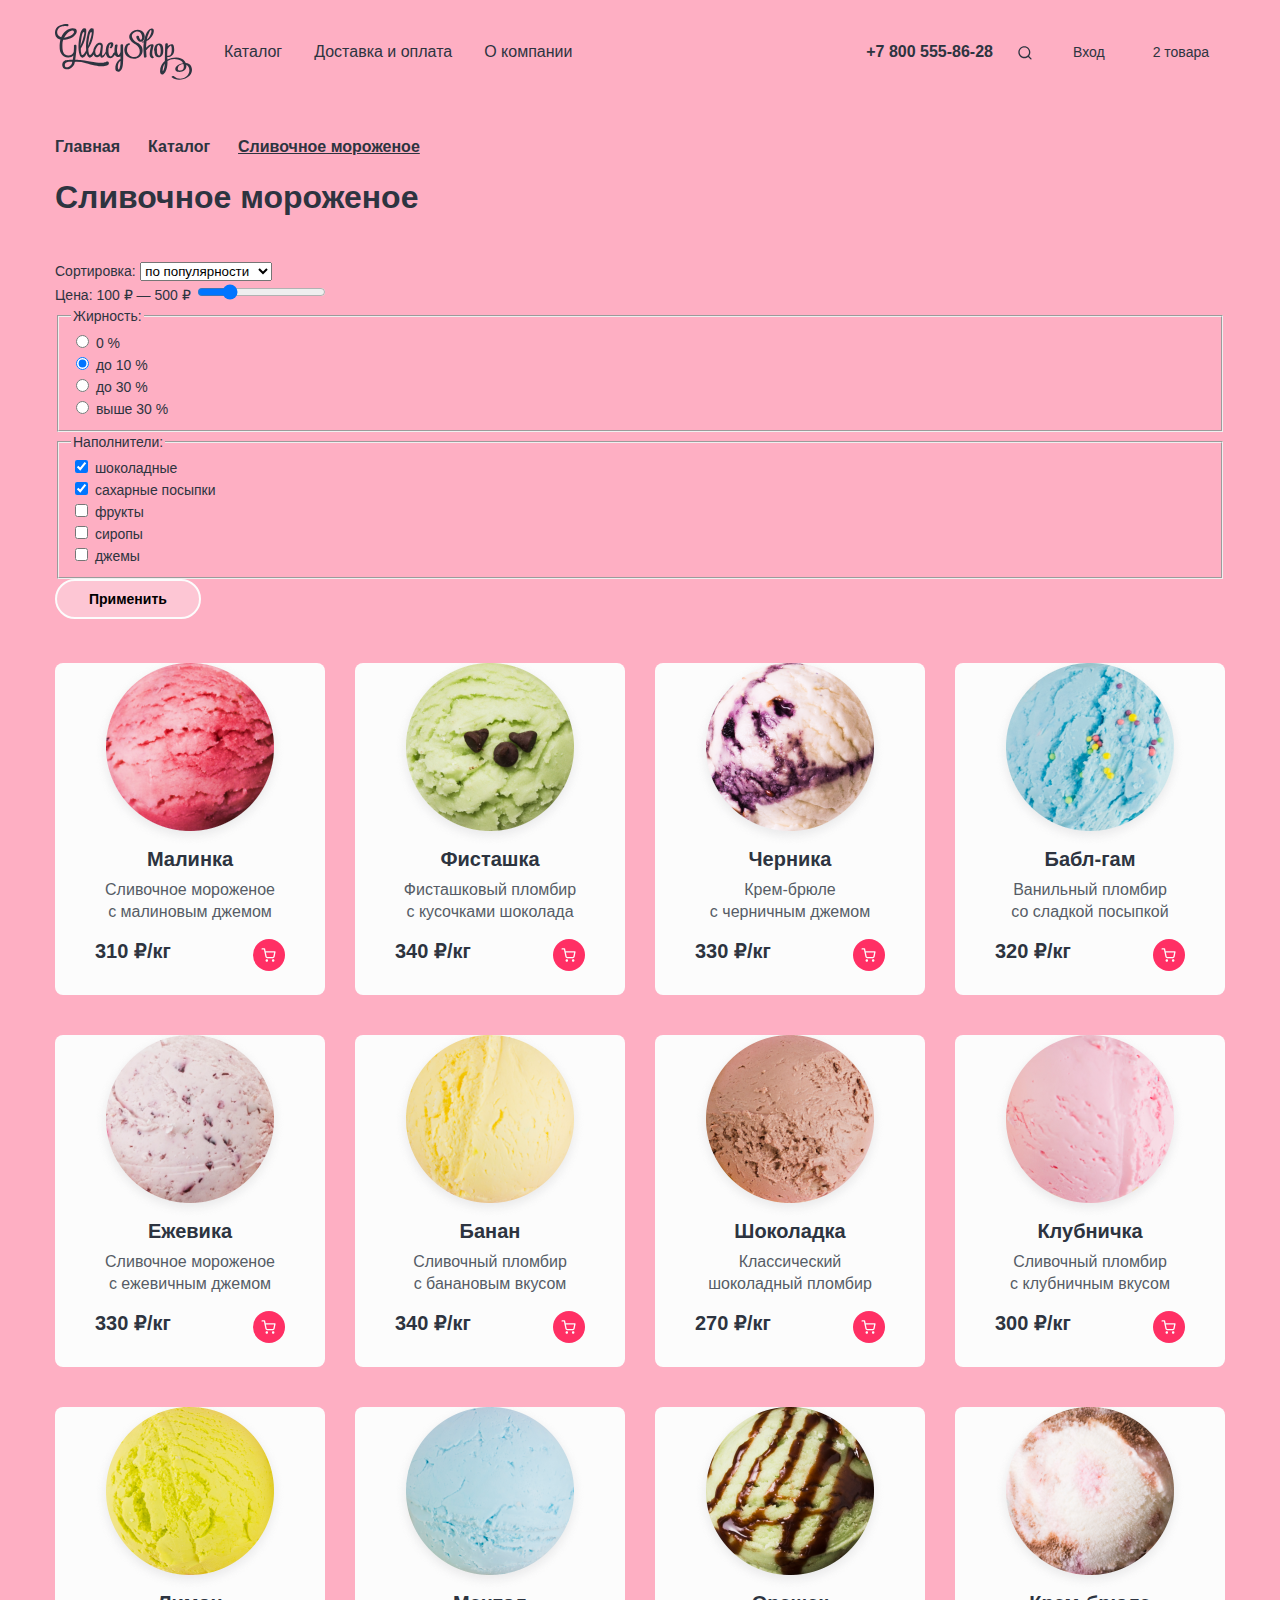
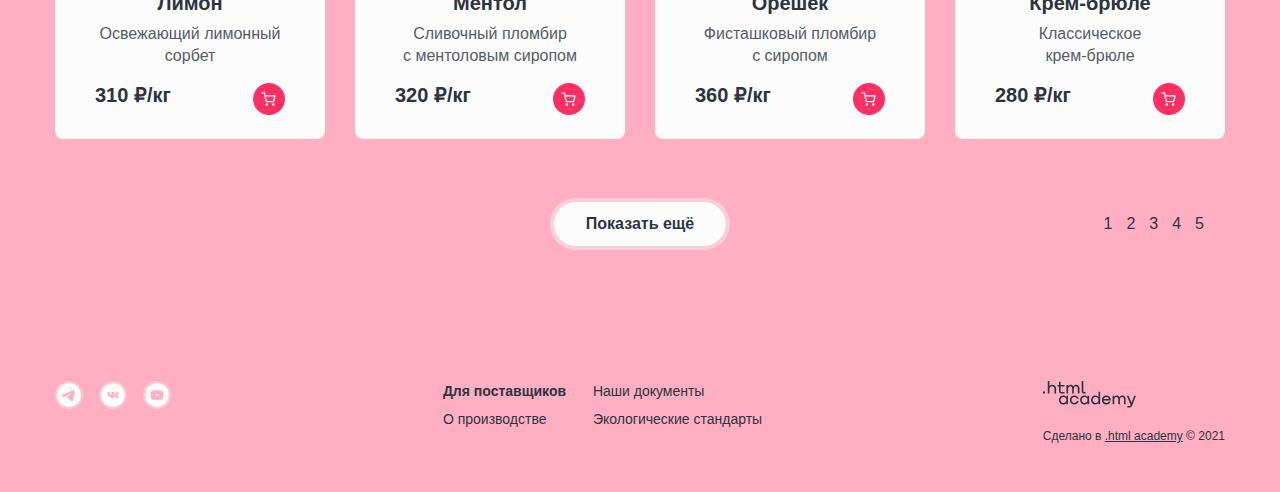
==== catalog.html @ 5faefa27 "Merge pull request #7 from iskalinina/master" ====
<!DOCTYPE html>
<html lang="ru">
<head>
  <meta charset="UTF-8">
  <meta name="viewport" content="width=device-width, initial-scale=1.0">
  <title>Сливочное мороженое</title>
  <link rel="stylesheet" href="assets/styles/styles.css">
</head>
<body>
  <header class="wrapper main-header catalog-header">
    <nav class="navigation">
      <a class="logo" href="index.html">
        <img class="main-logo" src="assets/icons/logo-gllacy.svg" alt="Логотип Глейси." width="137" height="56">
      </a>
      <ul class="navigation-list">
        <li class="navigation-item">
          <a class="navigation-link navigation-link-cur main-text-small">Каталог</a>
        </li>
        <li class="navigation-item">
          <a class="navigation-link  main-text-small" href="#">Доставка и оплата</a>
        </li>
        <li class="navigation-item">
          <a class="navigation-link  main-text-small" href="#">О компании</a>
        </li>
      </ul>
    </nav>
    <div class="navigation-user">
      <div class="navigation-user-item">
        <a class="telephone navigation-user-link main-text-small text-bold" href="tel:+78005558628">+7 800 555-86-28</a>
      </div>
      <div class="navigation-user-item">
        <button class="navigation-user-link btn btn-icon btn-link"><span class="visually-hidden">Поиск</span></button>
      </div>
      <div class="navigation-user-item">
        <a class="navigation-user-link label-text" href="#">Вход<span class="visually-hidden">Личный кабинет</span></a>
      </div>
      <div class="navigation-user-item">
        <a class="navigation-user-link label-text" href="#">2 товара<span class="visually-hidden">Корзина</span></a>
      </div>
    </div>
  </header>
  <main class="wrapper main-catalog">
    <header class="catalog-header">
      <ul class="breadcrumbs">
        <li class="breadcrumbs-item">
          <a class="breadcrumbs-link text-bold" href="index.html">Главная</a>
        </li>
        <li class="breadcrumbs-item">
          <a class="breadcrumbs-link text-bold" href="#">Каталог</a>
        </li>
        <li class="breadcrumbs-item">
          <a class="breadcrumbs-link current-link text-bold">Сливочное мороженое</a>
        </li>
      </ul>
      <h1 class="catalog-heading head-text-big text-black">Сливочное мороженое</h1>
    </header>
    <section class="catalog-products">
      <h2 class="visually-hidden">Список товаров с фильтрами</h2>
      <form class="catalog-filter" action="https://echo.htmlacademy.ru/" method="get">
        <div class="catalog-filter-group">
          <label class="catalog-filter-title label-text" for="sorting">Сортировка:</label>
          <select class="select-control" id="sorting">
            <option value="popular">по популярности</option>
            <option value="cheap">сначала дешёвое</option>
            <option value="expensive">сначала дорогое</option>
          </select>
        </div>
        <!-- строки 68-73 - временная разметка для input type="range"-->
        <div class="catalog-filter-group">
          <label class="catalog-filter-title label-text" for="cost">Цена:
            <span class="label-text range-start">100 &#8381;</span>&nbsp;&mdash;&nbsp;<span class="label-text range-start">500 &#8381;</span>
          </label>
          <input type="range" id="cost" name="cost" min="0" max="900" value="200" step="10">
        </div>
        <fieldset class="catalog-filter-group">
          <legend class="catalog-filter-title label-text">Жирность:</legend>
          <ul class="catalog-filter-list">
            <li class="catalog-filter-item">
              <label class="catalog-label label-text">
                <input class="catalog-input" type="radio" name="fatness" value="0">
                0 %
              </label>
            </li>
            <li class="catalog-filter-item">
              <label class="catalog-label label-text">
                <input class="catalog-input" type="radio" name="fatness" value="to10" checked>
                дo 10 %
              </label>
            </li>
            <li class="catalog-filter-item">
              <label class="catalog-label label-text">
                <input class="catalog-input" type="radio" name="fatness" value="to30">
                дo 30 %
              </label>
            </li>
            <li class="catalog-filter-item">
              <label class="catalog-label label-text">
                <input class="catalog-input" type="radio" name="fatness" value="above30">
                выше 30 %
              </label>
            </li>
          </ul>
        </fieldset>
        <fieldset class="catalog-filter-group">
          <legend class="catalog-filter-title label-text">Наполнители:</legend>
          <ul class="catalog-filter-list">
            <li class="catalog-filter-item">
              <label class="catalog-label label-text">
                <input class="catalog-input" type="checkbox" name="choco" checked>
                шоколадные
              </label>
            </li>
            <li class="catalog-filter-item">
              <label class="catalog-label label-text">
                <input class="catalog-input" type="checkbox" name="sugar" checked>
                сахарные посыпки
              </label>
            </li>
            <li class="catalog-filter-item">
              <label class="catalog-label label-text">
                <input class="catalog-input" type="checkbox" name="fruits">
                фрукты
              </label>
            </li>
            <li class="catalog-filter-item">
              <label class="catalog-label label-text">
                <input class="catalog-input" type="checkbox" name="syrups">
                сиропы
              </label>
            </li>
            <li class="catalog-filter-item">
              <label class="catalog-label label-text">
                <input class="catalog-input" type="checkbox" name="jams">
                джемы
              </label>
            </li>
          </ul>
        </fieldset>
        <button class="btn btn-tertiary label-text" type="submit">Применить</button>
      </form>
      <ul class="catalog-cards catalog-cards-list">
        <li class="card">
          <a class="card-link" href="#">
            <div class="card-image">
              <img src="assets/images/catalog-raspberry.png" width="270" height="184" alt="">
            </div>
            <h3 class="card-heading head-text-small text-bold">Малинка</h3>
          </a>
          <p class="card-description">Сливочное мороженое с&nbsp;малиновым джемом</p>
          <div class="card-footer flex-container">
            <p class="card-price head-text-small text-bold">310 &#8381;/кг</p>
            <button class="btn btn-icon" type="button" aria-label="В корзину">
              <svg width="32" height="32" viewBox="0 0 32 32" fill="none" xmlns="http://www.w3.org/2000/svg">
                <rect width="32" height="32" rx="16" fill="#FF2F64"/>
                <path fill-rule="evenodd" clip-rule="evenodd" d="M9.16667 9.25C8.79848 9.25 8.5 9.54848 8.5 9.91667C8.5 10.2849 8.79848 10.5833 9.16667 10.5833H10.9379L11.4054 12.9187C11.4082 12.9367 11.4118 12.9544 11.416 12.9718L12.3834 17.8052L12.3835 17.8057C12.4671 18.2257 12.6956 18.603 13.0292 18.8715C13.3611 19.1387 13.7759 19.2813 14.2018 19.2748H19.8225C20.2484 19.2813 20.6633 19.1387 20.9952 18.8715C21.3289 18.6029 21.5575 18.2254 21.641 17.8052L21.641 17.8052L21.642 17.8002L22.5691 12.9387C22.6063 12.7435 22.5545 12.542 22.4279 12.3889C22.3012 12.2358 22.1129 12.1472 21.9142 12.1472H12.6107L12.1381 9.78583C12.0757 9.47426 11.8021 9.25 11.4844 9.25H9.16667ZM13.691 17.5444L12.8776 13.4805H21.1084L20.3328 17.5474C20.31 17.6599 20.2485 17.7609 20.1591 17.8329C20.0691 17.9053 19.9565 17.9438 19.841 17.9416L19.841 17.9415H19.8282H14.1961V17.9414L14.1834 17.9416C14.0679 17.9438 13.9553 17.9053 13.8653 17.8329C13.7753 17.7605 13.7137 17.6587 13.6912 17.5454L13.691 17.5444ZM12.5574 21.5054C12.5574 20.8175 13.1151 20.2597 13.8031 20.2597C14.491 20.2597 15.0488 20.8175 15.0488 21.5054C15.0488 22.1934 14.491 22.7511 13.8031 22.7511C13.1151 22.7511 12.5574 22.1934 12.5574 21.5054ZM18.9307 21.5054C18.9307 20.8175 19.4884 20.2597 20.1764 20.2597C20.8644 20.2597 21.4221 20.8175 21.4221 21.5054C21.4221 22.1934 20.8644 22.7511 20.1764 22.7511C19.4884 22.7511 18.9307 22.1934 18.9307 21.5054Z" fill="#FCFCFC"/>
              </svg>
            </button>
          </div>
        </li>
        <li class="card">
          <a class="card-link" href="#">
            <div class="card-image">
              <img src="assets/images/catalog-pistachio.png" width="270" height="184" alt="">
            </div>
            <h3 class="card-heading head-text-small text-bold">Фисташка</h3>
          </a>
          <p class="card-description">Фисташковый пломбир с&nbsp;кусочками шоколада</p>
          <div class="card-footer flex-container">
            <p class="card-price head-text-small text-bold">340 &#8381;/кг</p>
            <button class="btn btn-icon" type="button" aria-label="В корзину">
              <svg width="32" height="32" viewBox="0 0 32 32" fill="none" xmlns="http://www.w3.org/2000/svg">
                <rect width="32" height="32" rx="16" fill="#FF2F64"/>
                <path fill-rule="evenodd" clip-rule="evenodd" d="M9.16667 9.25C8.79848 9.25 8.5 9.54848 8.5 9.91667C8.5 10.2849 8.79848 10.5833 9.16667 10.5833H10.9379L11.4054 12.9187C11.4082 12.9367 11.4118 12.9544 11.416 12.9718L12.3834 17.8052L12.3835 17.8057C12.4671 18.2257 12.6956 18.603 13.0292 18.8715C13.3611 19.1387 13.7759 19.2813 14.2018 19.2748H19.8225C20.2484 19.2813 20.6633 19.1387 20.9952 18.8715C21.3289 18.6029 21.5575 18.2254 21.641 17.8052L21.641 17.8052L21.642 17.8002L22.5691 12.9387C22.6063 12.7435 22.5545 12.542 22.4279 12.3889C22.3012 12.2358 22.1129 12.1472 21.9142 12.1472H12.6107L12.1381 9.78583C12.0757 9.47426 11.8021 9.25 11.4844 9.25H9.16667ZM13.691 17.5444L12.8776 13.4805H21.1084L20.3328 17.5474C20.31 17.6599 20.2485 17.7609 20.1591 17.8329C20.0691 17.9053 19.9565 17.9438 19.841 17.9416L19.841 17.9415H19.8282H14.1961V17.9414L14.1834 17.9416C14.0679 17.9438 13.9553 17.9053 13.8653 17.8329C13.7753 17.7605 13.7137 17.6587 13.6912 17.5454L13.691 17.5444ZM12.5574 21.5054C12.5574 20.8175 13.1151 20.2597 13.8031 20.2597C14.491 20.2597 15.0488 20.8175 15.0488 21.5054C15.0488 22.1934 14.491 22.7511 13.8031 22.7511C13.1151 22.7511 12.5574 22.1934 12.5574 21.5054ZM18.9307 21.5054C18.9307 20.8175 19.4884 20.2597 20.1764 20.2597C20.8644 20.2597 21.4221 20.8175 21.4221 21.5054C21.4221 22.1934 20.8644 22.7511 20.1764 22.7511C19.4884 22.7511 18.9307 22.1934 18.9307 21.5054Z" fill="#FCFCFC"/>
              </svg>
            </button>
          </div>
        </li>
        <li class="card">
          <a class="card-link" href="#">
            <div class="card-image">
              <img src="assets/images/catalog-blueberry.png" width="270" height="184" alt="">
            </div>
            <h3 class="card-heading head-text-small text-bold">Черника</h3>
          </a>
          <p class="card-description">Крем-брюле с&nbsp;черничным джемом</p>
          <div class="card-footer flex-container">
            <p class="card-price head-text-small text-bold">330 &#8381;/кг</p>
            <button class="btn btn-icon" type="button" aria-label="В корзину">
              <svg width="32" height="32" viewBox="0 0 32 32" fill="none" xmlns="http://www.w3.org/2000/svg">
                <rect width="32" height="32" rx="16" fill="#FF2F64"/>
                <path fill-rule="evenodd" clip-rule="evenodd" d="M9.16667 9.25C8.79848 9.25 8.5 9.54848 8.5 9.91667C8.5 10.2849 8.79848 10.5833 9.16667 10.5833H10.9379L11.4054 12.9187C11.4082 12.9367 11.4118 12.9544 11.416 12.9718L12.3834 17.8052L12.3835 17.8057C12.4671 18.2257 12.6956 18.603 13.0292 18.8715C13.3611 19.1387 13.7759 19.2813 14.2018 19.2748H19.8225C20.2484 19.2813 20.6633 19.1387 20.9952 18.8715C21.3289 18.6029 21.5575 18.2254 21.641 17.8052L21.641 17.8052L21.642 17.8002L22.5691 12.9387C22.6063 12.7435 22.5545 12.542 22.4279 12.3889C22.3012 12.2358 22.1129 12.1472 21.9142 12.1472H12.6107L12.1381 9.78583C12.0757 9.47426 11.8021 9.25 11.4844 9.25H9.16667ZM13.691 17.5444L12.8776 13.4805H21.1084L20.3328 17.5474C20.31 17.6599 20.2485 17.7609 20.1591 17.8329C20.0691 17.9053 19.9565 17.9438 19.841 17.9416L19.841 17.9415H19.8282H14.1961V17.9414L14.1834 17.9416C14.0679 17.9438 13.9553 17.9053 13.8653 17.8329C13.7753 17.7605 13.7137 17.6587 13.6912 17.5454L13.691 17.5444ZM12.5574 21.5054C12.5574 20.8175 13.1151 20.2597 13.8031 20.2597C14.491 20.2597 15.0488 20.8175 15.0488 21.5054C15.0488 22.1934 14.491 22.7511 13.8031 22.7511C13.1151 22.7511 12.5574 22.1934 12.5574 21.5054ZM18.9307 21.5054C18.9307 20.8175 19.4884 20.2597 20.1764 20.2597C20.8644 20.2597 21.4221 20.8175 21.4221 21.5054C21.4221 22.1934 20.8644 22.7511 20.1764 22.7511C19.4884 22.7511 18.9307 22.1934 18.9307 21.5054Z" fill="#FCFCFC"/>
              </svg>
            </button>
          </div>
        </li>
        <li class="card">
          <a class="card-link" href="#">
            <div class="card-image">
              <img src="assets/images/catalog-bubblegum.png" width="270" height="184" alt="">
            </div>
            <h3 class="card-heading head-text-small text-bold">Бабл-гам</h3>
          </a>
          <p class="card-description">Ванильный пломбир со&nbsp;сладкой посыпкой</p>
          <div class="card-footer flex-container">
            <p class="card-price head-text-small text-bold">320 &#8381;/кг</p>
            <button class="btn btn-icon" type="button" aria-label="В корзину">
              <svg width="32" height="32" viewBox="0 0 32 32" fill="none" xmlns="http://www.w3.org/2000/svg">
                <rect width="32" height="32" rx="16" fill="#FF2F64"/>
                <path fill-rule="evenodd" clip-rule="evenodd" d="M9.16667 9.25C8.79848 9.25 8.5 9.54848 8.5 9.91667C8.5 10.2849 8.79848 10.5833 9.16667 10.5833H10.9379L11.4054 12.9187C11.4082 12.9367 11.4118 12.9544 11.416 12.9718L12.3834 17.8052L12.3835 17.8057C12.4671 18.2257 12.6956 18.603 13.0292 18.8715C13.3611 19.1387 13.7759 19.2813 14.2018 19.2748H19.8225C20.2484 19.2813 20.6633 19.1387 20.9952 18.8715C21.3289 18.6029 21.5575 18.2254 21.641 17.8052L21.641 17.8052L21.642 17.8002L22.5691 12.9387C22.6063 12.7435 22.5545 12.542 22.4279 12.3889C22.3012 12.2358 22.1129 12.1472 21.9142 12.1472H12.6107L12.1381 9.78583C12.0757 9.47426 11.8021 9.25 11.4844 9.25H9.16667ZM13.691 17.5444L12.8776 13.4805H21.1084L20.3328 17.5474C20.31 17.6599 20.2485 17.7609 20.1591 17.8329C20.0691 17.9053 19.9565 17.9438 19.841 17.9416L19.841 17.9415H19.8282H14.1961V17.9414L14.1834 17.9416C14.0679 17.9438 13.9553 17.9053 13.8653 17.8329C13.7753 17.7605 13.7137 17.6587 13.6912 17.5454L13.691 17.5444ZM12.5574 21.5054C12.5574 20.8175 13.1151 20.2597 13.8031 20.2597C14.491 20.2597 15.0488 20.8175 15.0488 21.5054C15.0488 22.1934 14.491 22.7511 13.8031 22.7511C13.1151 22.7511 12.5574 22.1934 12.5574 21.5054ZM18.9307 21.5054C18.9307 20.8175 19.4884 20.2597 20.1764 20.2597C20.8644 20.2597 21.4221 20.8175 21.4221 21.5054C21.4221 22.1934 20.8644 22.7511 20.1764 22.7511C19.4884 22.7511 18.9307 22.1934 18.9307 21.5054Z" fill="#FCFCFC"/>
              </svg>
            </button>
          </div>
        </li>
        <li class="card">
          <a class="card-link" href="#">
            <div class="card-image">
              <img src="assets/images/catalog-blackberry.png" width="270" height="184" alt="">
            </div>
            <h3 class="card-heading head-text-small text-bold">Ежевика</h3>
          </a>
          <p class="card-description">Сливочное мороженое с&nbsp;ежевичным джемом</p>
          <div class="card-footer flex-container">
            <p class="card-price head-text-small text-bold">330 &#8381;/кг</p>
            <button class="btn btn-icon" type="button" aria-label="В корзину">
              <svg width="32" height="32" viewBox="0 0 32 32" fill="none" xmlns="http://www.w3.org/2000/svg">
                <rect width="32" height="32" rx="16" fill="#FF2F64"/>
                <path fill-rule="evenodd" clip-rule="evenodd" d="M9.16667 9.25C8.79848 9.25 8.5 9.54848 8.5 9.91667C8.5 10.2849 8.79848 10.5833 9.16667 10.5833H10.9379L11.4054 12.9187C11.4082 12.9367 11.4118 12.9544 11.416 12.9718L12.3834 17.8052L12.3835 17.8057C12.4671 18.2257 12.6956 18.603 13.0292 18.8715C13.3611 19.1387 13.7759 19.2813 14.2018 19.2748H19.8225C20.2484 19.2813 20.6633 19.1387 20.9952 18.8715C21.3289 18.6029 21.5575 18.2254 21.641 17.8052L21.641 17.8052L21.642 17.8002L22.5691 12.9387C22.6063 12.7435 22.5545 12.542 22.4279 12.3889C22.3012 12.2358 22.1129 12.1472 21.9142 12.1472H12.6107L12.1381 9.78583C12.0757 9.47426 11.8021 9.25 11.4844 9.25H9.16667ZM13.691 17.5444L12.8776 13.4805H21.1084L20.3328 17.5474C20.31 17.6599 20.2485 17.7609 20.1591 17.8329C20.0691 17.9053 19.9565 17.9438 19.841 17.9416L19.841 17.9415H19.8282H14.1961V17.9414L14.1834 17.9416C14.0679 17.9438 13.9553 17.9053 13.8653 17.8329C13.7753 17.7605 13.7137 17.6587 13.6912 17.5454L13.691 17.5444ZM12.5574 21.5054C12.5574 20.8175 13.1151 20.2597 13.8031 20.2597C14.491 20.2597 15.0488 20.8175 15.0488 21.5054C15.0488 22.1934 14.491 22.7511 13.8031 22.7511C13.1151 22.7511 12.5574 22.1934 12.5574 21.5054ZM18.9307 21.5054C18.9307 20.8175 19.4884 20.2597 20.1764 20.2597C20.8644 20.2597 21.4221 20.8175 21.4221 21.5054C21.4221 22.1934 20.8644 22.7511 20.1764 22.7511C19.4884 22.7511 18.9307 22.1934 18.9307 21.5054Z" fill="#FCFCFC"/>
              </svg>
            </button>
          </div>
        </li>
        <li class="card">
          <a class="card-link" href="#">
            <div class="card-image">
              <img src="assets/images/catalog-banana.png" width="270" height="184" alt="">
            </div>
            <h3 class="card-heading head-text-small text-bold">Банан</h3>
          </a>
          <p class="card-description">Сливочный пломбир с&nbsp;банановым вкусом</p>
          <div class="card-footer flex-container">
            <p class="card-price head-text-small text-bold">340 &#8381;/кг</p>
            <button class="btn btn-icon" type="button" aria-label="В корзину">
              <svg width="32" height="32" viewBox="0 0 32 32" fill="none" xmlns="http://www.w3.org/2000/svg">
                <rect width="32" height="32" rx="16" fill="#FF2F64"/>
                <path fill-rule="evenodd" clip-rule="evenodd" d="M9.16667 9.25C8.79848 9.25 8.5 9.54848 8.5 9.91667C8.5 10.2849 8.79848 10.5833 9.16667 10.5833H10.9379L11.4054 12.9187C11.4082 12.9367 11.4118 12.9544 11.416 12.9718L12.3834 17.8052L12.3835 17.8057C12.4671 18.2257 12.6956 18.603 13.0292 18.8715C13.3611 19.1387 13.7759 19.2813 14.2018 19.2748H19.8225C20.2484 19.2813 20.6633 19.1387 20.9952 18.8715C21.3289 18.6029 21.5575 18.2254 21.641 17.8052L21.641 17.8052L21.642 17.8002L22.5691 12.9387C22.6063 12.7435 22.5545 12.542 22.4279 12.3889C22.3012 12.2358 22.1129 12.1472 21.9142 12.1472H12.6107L12.1381 9.78583C12.0757 9.47426 11.8021 9.25 11.4844 9.25H9.16667ZM13.691 17.5444L12.8776 13.4805H21.1084L20.3328 17.5474C20.31 17.6599 20.2485 17.7609 20.1591 17.8329C20.0691 17.9053 19.9565 17.9438 19.841 17.9416L19.841 17.9415H19.8282H14.1961V17.9414L14.1834 17.9416C14.0679 17.9438 13.9553 17.9053 13.8653 17.8329C13.7753 17.7605 13.7137 17.6587 13.6912 17.5454L13.691 17.5444ZM12.5574 21.5054C12.5574 20.8175 13.1151 20.2597 13.8031 20.2597C14.491 20.2597 15.0488 20.8175 15.0488 21.5054C15.0488 22.1934 14.491 22.7511 13.8031 22.7511C13.1151 22.7511 12.5574 22.1934 12.5574 21.5054ZM18.9307 21.5054C18.9307 20.8175 19.4884 20.2597 20.1764 20.2597C20.8644 20.2597 21.4221 20.8175 21.4221 21.5054C21.4221 22.1934 20.8644 22.7511 20.1764 22.7511C19.4884 22.7511 18.9307 22.1934 18.9307 21.5054Z" fill="#FCFCFC"/>
              </svg>
            </button>
          </div>
        </li>
        <li class="card">
          <a class="card-link" href="#">
            <div class="card-image">
              <img src="assets/images/catalog-choco.png" width="270" height="184" alt="">
            </div>
            <h3 class="card-heading head-text-small text-bold">Шоколадка</h3>
          </a>
          <p class="card-description">Классический шоколадный пломбир</p>
          <div class="card-footer flex-container">
            <p class="card-price head-text-small text-bold">270 &#8381;/кг</p>
            <button class="btn btn-icon" type="button" aria-label="В корзину">
              <svg width="32" height="32" viewBox="0 0 32 32" fill="none" xmlns="http://www.w3.org/2000/svg">
                <rect width="32" height="32" rx="16" fill="#FF2F64"/>
                <path fill-rule="evenodd" clip-rule="evenodd" d="M9.16667 9.25C8.79848 9.25 8.5 9.54848 8.5 9.91667C8.5 10.2849 8.79848 10.5833 9.16667 10.5833H10.9379L11.4054 12.9187C11.4082 12.9367 11.4118 12.9544 11.416 12.9718L12.3834 17.8052L12.3835 17.8057C12.4671 18.2257 12.6956 18.603 13.0292 18.8715C13.3611 19.1387 13.7759 19.2813 14.2018 19.2748H19.8225C20.2484 19.2813 20.6633 19.1387 20.9952 18.8715C21.3289 18.6029 21.5575 18.2254 21.641 17.8052L21.641 17.8052L21.642 17.8002L22.5691 12.9387C22.6063 12.7435 22.5545 12.542 22.4279 12.3889C22.3012 12.2358 22.1129 12.1472 21.9142 12.1472H12.6107L12.1381 9.78583C12.0757 9.47426 11.8021 9.25 11.4844 9.25H9.16667ZM13.691 17.5444L12.8776 13.4805H21.1084L20.3328 17.5474C20.31 17.6599 20.2485 17.7609 20.1591 17.8329C20.0691 17.9053 19.9565 17.9438 19.841 17.9416L19.841 17.9415H19.8282H14.1961V17.9414L14.1834 17.9416C14.0679 17.9438 13.9553 17.9053 13.8653 17.8329C13.7753 17.7605 13.7137 17.6587 13.6912 17.5454L13.691 17.5444ZM12.5574 21.5054C12.5574 20.8175 13.1151 20.2597 13.8031 20.2597C14.491 20.2597 15.0488 20.8175 15.0488 21.5054C15.0488 22.1934 14.491 22.7511 13.8031 22.7511C13.1151 22.7511 12.5574 22.1934 12.5574 21.5054ZM18.9307 21.5054C18.9307 20.8175 19.4884 20.2597 20.1764 20.2597C20.8644 20.2597 21.4221 20.8175 21.4221 21.5054C21.4221 22.1934 20.8644 22.7511 20.1764 22.7511C19.4884 22.7511 18.9307 22.1934 18.9307 21.5054Z" fill="#FCFCFC"/>
              </svg>
            </button>
          </div>
        </li>
        <li class="card">
          <a class="card-link" href="#">
            <div class="card-image">
              <img src="assets/images/catalog-strawberry.png" width="270" height="184" alt="">
            </div>
            <h3 class="card-heading head-text-small text-bold">Клубничка</h3>
          </a>
          <p class="card-description">Сливочный пломбир с&nbsp;клубничным вкусом</p>
          <div class="card-footer flex-container">
            <p class="card-price head-text-small text-bold">300 &#8381;/кг</p>
            <button class="btn btn-icon" type="button" aria-label="В корзину">
              <svg width="32" height="32" viewBox="0 0 32 32" fill="none" xmlns="http://www.w3.org/2000/svg">
                <rect width="32" height="32" rx="16" fill="#FF2F64"/>
                <path fill-rule="evenodd" clip-rule="evenodd" d="M9.16667 9.25C8.79848 9.25 8.5 9.54848 8.5 9.91667C8.5 10.2849 8.79848 10.5833 9.16667 10.5833H10.9379L11.4054 12.9187C11.4082 12.9367 11.4118 12.9544 11.416 12.9718L12.3834 17.8052L12.3835 17.8057C12.4671 18.2257 12.6956 18.603 13.0292 18.8715C13.3611 19.1387 13.7759 19.2813 14.2018 19.2748H19.8225C20.2484 19.2813 20.6633 19.1387 20.9952 18.8715C21.3289 18.6029 21.5575 18.2254 21.641 17.8052L21.641 17.8052L21.642 17.8002L22.5691 12.9387C22.6063 12.7435 22.5545 12.542 22.4279 12.3889C22.3012 12.2358 22.1129 12.1472 21.9142 12.1472H12.6107L12.1381 9.78583C12.0757 9.47426 11.8021 9.25 11.4844 9.25H9.16667ZM13.691 17.5444L12.8776 13.4805H21.1084L20.3328 17.5474C20.31 17.6599 20.2485 17.7609 20.1591 17.8329C20.0691 17.9053 19.9565 17.9438 19.841 17.9416L19.841 17.9415H19.8282H14.1961V17.9414L14.1834 17.9416C14.0679 17.9438 13.9553 17.9053 13.8653 17.8329C13.7753 17.7605 13.7137 17.6587 13.6912 17.5454L13.691 17.5444ZM12.5574 21.5054C12.5574 20.8175 13.1151 20.2597 13.8031 20.2597C14.491 20.2597 15.0488 20.8175 15.0488 21.5054C15.0488 22.1934 14.491 22.7511 13.8031 22.7511C13.1151 22.7511 12.5574 22.1934 12.5574 21.5054ZM18.9307 21.5054C18.9307 20.8175 19.4884 20.2597 20.1764 20.2597C20.8644 20.2597 21.4221 20.8175 21.4221 21.5054C21.4221 22.1934 20.8644 22.7511 20.1764 22.7511C19.4884 22.7511 18.9307 22.1934 18.9307 21.5054Z" fill="#FCFCFC"/>
              </svg>
            </button>
          </div>
        </li>
        <li class="card">
          <a class="card-link" href="#">
            <div class="card-image">
              <img src="assets/images/catalog-lemon.png" width="270" height="184" alt="">
            </div>
            <h3 class="card-heading head-text-small text-bold">Лимон</h3>
          </a>
          <p class="card-description">Освежающий лимонный сорбет</p>
          <div class="card-footer flex-container">
            <p class="card-price head-text-small text-bold">310 &#8381;/кг</p>
            <button class="btn btn-icon" type="button" aria-label="В корзину">
              <svg width="32" height="32" viewBox="0 0 32 32" fill="none" xmlns="http://www.w3.org/2000/svg">
                <rect width="32" height="32" rx="16" fill="#FF2F64"/>
                <path fill-rule="evenodd" clip-rule="evenodd" d="M9.16667 9.25C8.79848 9.25 8.5 9.54848 8.5 9.91667C8.5 10.2849 8.79848 10.5833 9.16667 10.5833H10.9379L11.4054 12.9187C11.4082 12.9367 11.4118 12.9544 11.416 12.9718L12.3834 17.8052L12.3835 17.8057C12.4671 18.2257 12.6956 18.603 13.0292 18.8715C13.3611 19.1387 13.7759 19.2813 14.2018 19.2748H19.8225C20.2484 19.2813 20.6633 19.1387 20.9952 18.8715C21.3289 18.6029 21.5575 18.2254 21.641 17.8052L21.641 17.8052L21.642 17.8002L22.5691 12.9387C22.6063 12.7435 22.5545 12.542 22.4279 12.3889C22.3012 12.2358 22.1129 12.1472 21.9142 12.1472H12.6107L12.1381 9.78583C12.0757 9.47426 11.8021 9.25 11.4844 9.25H9.16667ZM13.691 17.5444L12.8776 13.4805H21.1084L20.3328 17.5474C20.31 17.6599 20.2485 17.7609 20.1591 17.8329C20.0691 17.9053 19.9565 17.9438 19.841 17.9416L19.841 17.9415H19.8282H14.1961V17.9414L14.1834 17.9416C14.0679 17.9438 13.9553 17.9053 13.8653 17.8329C13.7753 17.7605 13.7137 17.6587 13.6912 17.5454L13.691 17.5444ZM12.5574 21.5054C12.5574 20.8175 13.1151 20.2597 13.8031 20.2597C14.491 20.2597 15.0488 20.8175 15.0488 21.5054C15.0488 22.1934 14.491 22.7511 13.8031 22.7511C13.1151 22.7511 12.5574 22.1934 12.5574 21.5054ZM18.9307 21.5054C18.9307 20.8175 19.4884 20.2597 20.1764 20.2597C20.8644 20.2597 21.4221 20.8175 21.4221 21.5054C21.4221 22.1934 20.8644 22.7511 20.1764 22.7511C19.4884 22.7511 18.9307 22.1934 18.9307 21.5054Z" fill="#FCFCFC"/>
              </svg>
            </button>
          </div>
        </li>
        <li class="card">
          <a class="card-link" href="#">
            <div class="card-image">
              <img src="assets/images/catalog-menthol.png" width="270" height="184" alt="">
            </div>
            <h3 class="card-heading head-text-small text-bold">Ментол</h3>
          </a>
          <p class="card-description">Сливочный пломбир с&nbsp;ментоловым сиропом</p>
          <div class="card-footer flex-container">
            <p class="card-price head-text-small text-bold">320 &#8381;/кг</p>
            <button class="btn btn-icon" type="button" aria-label="В корзину">
              <svg width="32" height="32" viewBox="0 0 32 32" fill="none" xmlns="http://www.w3.org/2000/svg">
                <rect width="32" height="32" rx="16" fill="#FF2F64"/>
                <path fill-rule="evenodd" clip-rule="evenodd" d="M9.16667 9.25C8.79848 9.25 8.5 9.54848 8.5 9.91667C8.5 10.2849 8.79848 10.5833 9.16667 10.5833H10.9379L11.4054 12.9187C11.4082 12.9367 11.4118 12.9544 11.416 12.9718L12.3834 17.8052L12.3835 17.8057C12.4671 18.2257 12.6956 18.603 13.0292 18.8715C13.3611 19.1387 13.7759 19.2813 14.2018 19.2748H19.8225C20.2484 19.2813 20.6633 19.1387 20.9952 18.8715C21.3289 18.6029 21.5575 18.2254 21.641 17.8052L21.641 17.8052L21.642 17.8002L22.5691 12.9387C22.6063 12.7435 22.5545 12.542 22.4279 12.3889C22.3012 12.2358 22.1129 12.1472 21.9142 12.1472H12.6107L12.1381 9.78583C12.0757 9.47426 11.8021 9.25 11.4844 9.25H9.16667ZM13.691 17.5444L12.8776 13.4805H21.1084L20.3328 17.5474C20.31 17.6599 20.2485 17.7609 20.1591 17.8329C20.0691 17.9053 19.9565 17.9438 19.841 17.9416L19.841 17.9415H19.8282H14.1961V17.9414L14.1834 17.9416C14.0679 17.9438 13.9553 17.9053 13.8653 17.8329C13.7753 17.7605 13.7137 17.6587 13.6912 17.5454L13.691 17.5444ZM12.5574 21.5054C12.5574 20.8175 13.1151 20.2597 13.8031 20.2597C14.491 20.2597 15.0488 20.8175 15.0488 21.5054C15.0488 22.1934 14.491 22.7511 13.8031 22.7511C13.1151 22.7511 12.5574 22.1934 12.5574 21.5054ZM18.9307 21.5054C18.9307 20.8175 19.4884 20.2597 20.1764 20.2597C20.8644 20.2597 21.4221 20.8175 21.4221 21.5054C21.4221 22.1934 20.8644 22.7511 20.1764 22.7511C19.4884 22.7511 18.9307 22.1934 18.9307 21.5054Z" fill="#FCFCFC"/>
              </svg>
            </button>
          </div>
        </li>
        <li class="card">
          <a class="card-link" href="#">
            <div class="card-image">
              <img src="assets/images/catalog-nut.png" width="270" height="184" alt="">
            </div>
            <h3 class="card-heading head-text-small text-bold">Орешек</h3>
          </a>
          <p class="card-description">Фисташковый пломбир с&nbsp;сиропом</p>
          <div class="card-footer flex-container">
            <p class="card-price head-text-small text-bold">360 &#8381;/кг</p>
            <button class="btn btn-icon" type="button" aria-label="В корзину">
              <svg width="32" height="32" viewBox="0 0 32 32" fill="none" xmlns="http://www.w3.org/2000/svg">
                <rect width="32" height="32" rx="16" fill="#FF2F64"/>
                <path fill-rule="evenodd" clip-rule="evenodd" d="M9.16667 9.25C8.79848 9.25 8.5 9.54848 8.5 9.91667C8.5 10.2849 8.79848 10.5833 9.16667 10.5833H10.9379L11.4054 12.9187C11.4082 12.9367 11.4118 12.9544 11.416 12.9718L12.3834 17.8052L12.3835 17.8057C12.4671 18.2257 12.6956 18.603 13.0292 18.8715C13.3611 19.1387 13.7759 19.2813 14.2018 19.2748H19.8225C20.2484 19.2813 20.6633 19.1387 20.9952 18.8715C21.3289 18.6029 21.5575 18.2254 21.641 17.8052L21.641 17.8052L21.642 17.8002L22.5691 12.9387C22.6063 12.7435 22.5545 12.542 22.4279 12.3889C22.3012 12.2358 22.1129 12.1472 21.9142 12.1472H12.6107L12.1381 9.78583C12.0757 9.47426 11.8021 9.25 11.4844 9.25H9.16667ZM13.691 17.5444L12.8776 13.4805H21.1084L20.3328 17.5474C20.31 17.6599 20.2485 17.7609 20.1591 17.8329C20.0691 17.9053 19.9565 17.9438 19.841 17.9416L19.841 17.9415H19.8282H14.1961V17.9414L14.1834 17.9416C14.0679 17.9438 13.9553 17.9053 13.8653 17.8329C13.7753 17.7605 13.7137 17.6587 13.6912 17.5454L13.691 17.5444ZM12.5574 21.5054C12.5574 20.8175 13.1151 20.2597 13.8031 20.2597C14.491 20.2597 15.0488 20.8175 15.0488 21.5054C15.0488 22.1934 14.491 22.7511 13.8031 22.7511C13.1151 22.7511 12.5574 22.1934 12.5574 21.5054ZM18.9307 21.5054C18.9307 20.8175 19.4884 20.2597 20.1764 20.2597C20.8644 20.2597 21.4221 20.8175 21.4221 21.5054C21.4221 22.1934 20.8644 22.7511 20.1764 22.7511C19.4884 22.7511 18.9307 22.1934 18.9307 21.5054Z" fill="#FCFCFC"/>
              </svg>
            </button>
          </div>
        </li>
        <li class="card">
          <a class="card-link" href="#">
            <div class="card-image">
              <img src="assets/images/catalog-crem.png" width="270" height="184" alt="">
            </div>
            <h3 class="card-heading head-text-small text-bold">Крем-брюле</h3>
          </a>
          <p class="card-description">Классическое<br>крем-брюле</p>
          <div class="card-footer flex-container">
            <p class="card-price head-text-small text-bold">280 &#8381;/кг</p>
            <button class="btn btn-icon" type="button" aria-label="В корзину">
              <svg width="32" height="32" viewBox="0 0 32 32" fill="none" xmlns="http://www.w3.org/2000/svg">
                <rect width="32" height="32" rx="16" fill="#FF2F64"/>
                <path fill-rule="evenodd" clip-rule="evenodd" d="M9.16667 9.25C8.79848 9.25 8.5 9.54848 8.5 9.91667C8.5 10.2849 8.79848 10.5833 9.16667 10.5833H10.9379L11.4054 12.9187C11.4082 12.9367 11.4118 12.9544 11.416 12.9718L12.3834 17.8052L12.3835 17.8057C12.4671 18.2257 12.6956 18.603 13.0292 18.8715C13.3611 19.1387 13.7759 19.2813 14.2018 19.2748H19.8225C20.2484 19.2813 20.6633 19.1387 20.9952 18.8715C21.3289 18.6029 21.5575 18.2254 21.641 17.8052L21.641 17.8052L21.642 17.8002L22.5691 12.9387C22.6063 12.7435 22.5545 12.542 22.4279 12.3889C22.3012 12.2358 22.1129 12.1472 21.9142 12.1472H12.6107L12.1381 9.78583C12.0757 9.47426 11.8021 9.25 11.4844 9.25H9.16667ZM13.691 17.5444L12.8776 13.4805H21.1084L20.3328 17.5474C20.31 17.6599 20.2485 17.7609 20.1591 17.8329C20.0691 17.9053 19.9565 17.9438 19.841 17.9416L19.841 17.9415H19.8282H14.1961V17.9414L14.1834 17.9416C14.0679 17.9438 13.9553 17.9053 13.8653 17.8329C13.7753 17.7605 13.7137 17.6587 13.6912 17.5454L13.691 17.5444ZM12.5574 21.5054C12.5574 20.8175 13.1151 20.2597 13.8031 20.2597C14.491 20.2597 15.0488 20.8175 15.0488 21.5054C15.0488 22.1934 14.491 22.7511 13.8031 22.7511C13.1151 22.7511 12.5574 22.1934 12.5574 21.5054ZM18.9307 21.5054C18.9307 20.8175 19.4884 20.2597 20.1764 20.2597C20.8644 20.2597 21.4221 20.8175 21.4221 21.5054C21.4221 22.1934 20.8644 22.7511 20.1764 22.7511C19.4884 22.7511 18.9307 22.1934 18.9307 21.5054Z" fill="#FCFCFC"/>
              </svg>
            </button>
          </div>
        </li>
      </ul>
      <div class="catalog-controls">
        <button class="btn btn-primary pagination-show-more" type="button">Показать ещё</button>
        <ul class="catalog-pagination">
          <li class="catalog-pagination-item">
            <a class="pagination-link pagination-prev pagination-disabled">
              <span class="visually-hidden">Предыдущая страница</span>
            </a>
          </li>
          <li class="catalog-pagination-item">
            <a class="pagination-link pagination-current main-text-small">1</a>
          </li>
          <li class="catalog-pagination-item">
            <a class="pagination-link main-text-small" href="#">2</a>
          </li>
          <li class="catalog-pagination-item">
            <a class="pagination-link main-text-small" href="#">3</a>
          </li>
          <li class="catalog-pagination-item">
            <a class="pagination-link main-text-small" href="#">4</a>
          </li>
          <li class="catalog-pagination-item">
            <a class="pagination-link main-text-small" href="#">5</a>
          </li>
          <li class="catalog-pagination-item">
            <a class="pagination-link pagination-next" href="#">
              <span class="visually-hidden">Следующая страница</span>
            </a>
          </li>
        </ul>
      </div>
    </section>
  </main>
  <footer class="wrapper footer catalog-footer">
    <div class="flex-container">
      <div class="footer-socials">
        <ul class="social-list">
          <li class="social-item">
            <a class="btn btn-icon" href="https://t.me/htmlacademy">
              <svg width="28" height="28" viewBox="0 0 28 28" fill="none" xmlns="http://www.w3.org/2000/svg">
                <path fill-rule="evenodd" clip-rule="evenodd" d="M26 14C26 20.627 20.627 26 14 26C7.373 26 2 20.627 2 14C2 7.373 7.373 2 14 2C20.627 2 26 7.373 26 14ZM14.43 10.859C13.263 11.344 10.93 12.349 7.432 13.873C6.864 14.099 6.566 14.32 6.539 14.536C6.493 14.902 6.951 15.046 7.573 15.241C7.658 15.268 7.746 15.295 7.836 15.325C8.449 15.524 9.273 15.757 9.701 15.766C10.09 15.774 10.524 15.614 11.003 15.286C14.271 13.079 15.958 11.964 16.064 11.94C16.139 11.923 16.243 11.901 16.313 11.964C16.383 12.026 16.376 12.144 16.369 12.176C16.323 12.369 14.529 14.038 13.599 14.902C13.309 15.171 13.104 15.362 13.062 15.406C12.968 15.503 12.872 15.596 12.78 15.685C12.21 16.233 11.784 16.645 12.804 17.317C13.294 17.64 13.686 17.907 14.077 18.173C14.504 18.464 14.93 18.754 15.482 19.116C15.622 19.208 15.756 19.303 15.887 19.396C16.384 19.751 16.831 20.069 17.383 20.019C17.703 19.989 18.035 19.688 18.203 18.789C18.6 16.663 19.382 12.059 19.563 10.161C19.574 10.0034 19.5673 9.84509 19.543 9.689C19.5285 9.56293 19.4671 9.44693 19.371 9.364C19.228 9.247 19.006 9.222 18.906 9.224C18.455 9.232 17.763 9.473 14.43 10.859Z" fill="#FCFCFC"/>
                <rect x="1" y="1" width="26" height="26" rx="13" stroke="#FCFCFC" stroke-opacity="0.3" stroke-width="2"/>
              </svg>
              <span class="visually-hidden">Телеграм</span>
            </a>
          </li>
          <li class="social-item">
            <a class="btn btn-icon" href="https://vk.com/htmlacademy">
              <svg width="28" height="28" viewBox="0 0 28 28" fill="none" xmlns="http://www.w3.org/2000/svg">
                <path fill-rule="evenodd" clip-rule="evenodd" d="M26 14C26 20.6274 20.6274 26 14 26C7.37258 26 2 20.6274 2 14C2 7.37258 7.37258 2 14 2C20.6274 2 26 7.37258 26 14ZM14.5884 16.9749H13.8711C13.8711 16.9749 12.2885 17.0584 10.8948 15.7867C9.37486 14.3995 8.03249 11.647 8.03249 11.647C8.03249 11.647 7.95511 11.4665 8.03917 11.3793C8.13366 11.2812 8.39106 11.2749 8.39106 11.2749L10.1057 11.2651C10.1057 11.2651 10.2673 11.2888 10.3829 11.3632C10.4782 11.4246 10.5317 11.5394 10.5317 11.5394C10.5317 11.5394 10.8088 12.1536 11.1758 12.7093C11.8921 13.7942 12.2258 14.0315 12.469 13.9152C12.8233 13.7458 12.7171 12.3816 12.7171 12.3816C12.7171 12.3816 12.7236 11.8865 12.5387 11.666C12.3955 11.4951 12.1254 11.4453 12.0062 11.4313C11.9097 11.42 12.0681 11.2237 12.2733 11.1356C12.5819 11.0031 13.1268 10.9955 13.7706 11.0014C14.2722 11.0058 14.4165 11.0332 14.6127 11.0748C15.0677 11.1711 15.0536 11.4796 15.0229 12.1454C15.0138 12.3444 15.0032 12.5752 15.0032 12.8418C15.0032 12.9018 15.0012 12.9657 14.9991 13.0315C14.9885 13.3725 14.9763 13.7629 15.2324 13.908C15.3637 13.9822 15.6849 13.9191 16.4884 12.7233C16.8693 12.1566 17.1549 11.4902 17.1549 11.4902C17.1549 11.4902 17.2173 11.3715 17.3142 11.3205C17.4134 11.2685 17.5472 11.2845 17.5472 11.2845L19.3515 11.2746C19.3515 11.2746 19.8937 11.218 19.9815 11.4324C20.0735 11.6576 19.7788 12.1833 19.0417 13.0444C18.3463 13.8567 18.006 14.1587 18.0328 14.4236C18.0527 14.6198 18.2739 14.7957 18.7015 15.1436C19.5897 15.8661 19.8264 16.2455 19.8827 16.3357C19.8872 16.343 19.8906 16.3484 19.893 16.3519C20.2905 16.9296 19.4522 16.9749 19.4522 16.9749L17.8497 16.9944C17.8497 16.9944 17.5053 17.0543 17.0521 16.7814C16.8151 16.6388 16.5833 16.406 16.3626 16.1842C16.0251 15.8451 15.7131 15.5316 15.4469 15.6056C15.0002 15.7298 15.0143 16.5734 15.0143 16.5734C15.0143 16.5734 15.0175 16.7536 14.9157 16.8495C14.8051 16.954 14.5884 16.9749 14.5884 16.9749Z" fill="#FCFCFC"/>
                <rect x="1" y="1" width="26" height="26" rx="13" stroke="#FCFCFC" stroke-opacity="0.3" stroke-width="2"/>
              </svg>
              <span class="visually-hidden">ВКонтакте</span>
            </a>
          </li>
          <li class="social-item">
            <a class="btn btn-icon" href="https://www.youtube.com/user/htmlacademyru">
              <svg width="28" height="28" viewBox="0 0 28 28" fill="none" xmlns="http://www.w3.org/2000/svg">
                <path d="M16.0037 13.7913L13.1963 12.4813C12.9513 12.3675 12.75 12.495 12.75 12.7662V15.2338C12.75 15.505 12.9513 15.6325 13.1963 15.5188L16.0025 14.2087C16.2488 14.0938 16.2487 13.9063 16.0037 13.7913ZM14 2C7.3725 2 2 7.3725 2 14C2 20.6275 7.3725 26 14 26C20.6275 26 26 20.6275 26 14C26 7.3725 20.6275 2 14 2ZM14 18.875C7.8575 18.875 7.75 18.3213 7.75 14C7.75 9.67875 7.8575 9.125 14 9.125C20.1425 9.125 20.25 9.67875 20.25 14C20.25 18.3213 20.1425 18.875 14 18.875Z" fill="#FCFCFC"/>
                <rect x="1" y="1" width="26" height="26" rx="13" stroke="#FCFCFC" stroke-opacity="0.3" stroke-width="2"/>
              </svg>
              <span class="visually-hidden">Ютуб</span>
            </a>
          </li>
        </ul>
      </div>
      <ul class="footer-links">
        <li class="links-item links-item-icon label-text text-bold"><a href="#">Для поставщиков</a></li>
        <li class="links-item label-text"><a href="#">Наши документы</a></li>
        <li class="links-item label-text"><a href="#">О производстве</a></li>
        <li class="links-item label-text"><a href="#">Экологические стандарты</a></li>
      </ul>
      <div class="footer-copyright">
        <a class="footer-logo" href="https://htmlacademy.ru/">
          <img src="assets/icons/logo-htmlacademy.svg" alt="Логотип HTML Academy.">
        </a>
        <p class="copyright-text label-text label-text-small">Сделано в <a class="html-academy-link" href="https://htmlacademy.ru/">.html academy</a> &#169; 2021</p>
      </div>
    </div>
  </footer>
</body>
</html>
---- assets/styles/styles.css ----
@font-face {
  font-family: "Inter";
  font-style: normal;
  font-weight: 400;
  src: url("../../fonts/inter-400.woff2") format("woff2");
  font-display: swap;
}

@font-face {
  font-family: "Inter";
  font-style: normal;
  font-weight: 700;
  src: url("../../fonts/inter-700.woff2") format("woff2");
  font-display: swap;
}

@font-face {
  font-family: "Inter";
  font-style: normal;
  font-weight: 900;
  src: url("../../fonts/inter-900.woff2") format("woff2");
  font-display: swap;
}

html {
  height: 100%;
}

*,
*::before,
*::after {
  box-sizing: border-box;
}

body {
  display: flex;
  flex-direction: column;
  margin: 0;
  min-height: 100%;
  background-color: #FEAFC3; /* special/light */
  font-family: "Inter", sans-serif;
  font-size: 16px;
  line-height: 22px;
  color: #2D3440; /* basic/extra-dark */
}

img {
  max-width: 100%;
  height: auto;
  object-fit: contain;
}

.wrapper {
  width: 1170px;
  margin: 0 auto;
}

.flex-container{
  display: flex;
  justify-content: space-between;
  flex-wrap: wrap;
}

.main-index {
  flex-grow: 1;
}

.main-catalog {
  flex-grow: 1;
}

.visually-hidden {
  position: absolute;
  width: 1px;
  height: 1px;
  margin: -1px;
  border: 0;
  padding: 0;
  white-space: nowrap;
  clip-path: inset(100%);
  clip: rect(0 0 0 0);
  overflow: hidden;
}

/* buttons & links*/
.btn {
  display: inline-block;
  padding: 12px 32px;
  border-radius: 26px;
  border: none;
  text-decoration: none;
  font-size: 16px;
  line-height: 20px;
  font-weight: 700;
  background-color: #FCFCFC;
  margin: 0;
}

.btn-primary {
  box-sizing: content-box;
  color: #2D3440; /* basic/extra-dark */
  background-color: #FCFCFC; /* basic/extra-light */
  box-shadow: 0 0 0 4px rgba(252, 252, 252, 0.4);
}

.btn-secondary {
  color: #FCFCFC; /* basic/extra-light */
  background-color: #FF2F64 /* special/extra-bright*/;
  box-shadow: 0 0 0 4px rgba(255, 47, 100, 0.3);
}

.btn-tertiary {
  background-color: rgba(252, 252, 252, 0.3); /* basic/extra-light */
  border: 2px solid #FCFCFC;
  padding: 8px 32px;
}

.btn-icon {
  padding: 0;
  width: 32px;
  height: 32px;
  background-position: center;
  background-repeat: no-repeat;
  background-color: transparent;
}

.btn-link {
  background-image: url("../icons/search.svg");
  background-repeat: no-repeat;
  background-position: 50% 50%;
}

.btn-pagination {
  width: 12px;
  height: 12px;
  background-color: rgba(255, 255, 255, 0.3);
}

.btn-pagination-active {
  background-color: #FCFCFC;
}

.btn-tg {
  background-image: url("../icons/socitem-tg.svg");
}

.btn-vk {
  background-image: url("../icons/socitem-vk.svg");
}

.btn-yt {
  background-image: url("../icons/socitem-yt.svg");
}

.btn-basket {
  background-image: url("../icons/btn-basket.svg");
  background-size: contain;
}

/* text (size & weight) */
.text-bold {
  font-weight: 700;
}

.text-black {
  font-weight: 900;
}

.main-text-big {
  font-size: 18px;
  line-height: 24px;
}

.main-text-small {
  line-height: 20px;
}

.label-text {
  font-size: 14px;
  line-height: 20px;
}

.label-text-small {
  font-size: 12px;
  line-height: 16px;
}

.head-text-extra {
  font-size: 36px;
  line-height: 46px;
}

.head-text-big {
  font-size: 32px;
  line-height: 46px;
}

.head-text-medium {
  font-size: 24px;
  line-height: 30px;
}

.head-text-small {
  font-size: 20px;
  line-height: 24px;
}

.section-index:not(:last-child) {
  margin-bottom: 80px;
}

/* header */
.main-header {
  display: flex;
  justify-content: space-between;
  align-items: center;
  padding: 24px 0;
}

.navigation {
  display: flex;
  align-items: center;
}

.logo {
  margin-right: 16px;
}

.main-logo {
  display: block;
}

.navigation-list {
  display: flex;
  flex-wrap: wrap;
  list-style: none;
  margin: 0;
  padding: 0;
}

.navigation-link {
  display: block;
  color: #2D3440; /* basic/extra-dark */
  text-decoration: none;
  padding: 8px 16px;
}

.navigation-user {
  display: flex;
  flex-wrap: wrap;
  justify-content: flex-end;
  align-items: center;
}

.navigation-user-item:not(:first-child) {
  margin-left: 16px;
}

.navigation-user-link {
  padding: 8px 16px;
  display: block;
  color: #2D3440; /* basic/extra-dark */
  text-decoration: none;
}

.navigation-user-link.telephone {
  padding: 8px 0;
}

/* slider */
.slider-items {
  margin: 0;
  padding: 0;
}

.slider-item {
  display: flex;
  justify-content: space-between;
}

.slider-item-description {
  padding-left: 70px;
}

.slider-item-heading {
  width: 470px;
}

.slider-item-text {
  width: 430px;
}

.slider-footer {
  display: flex;
  justify-content: space-between;
  align-items: flex-end;
}

.slider-footer ul {
  list-style: none;
  padding: 0;
  margin: 0;
}

.pagination {
  display: flex;
}

.pagination-item:not(:last-child) {
  margin-right: 8px;
}

.social-list {
  display: flex;
  justify-content: flex-end;
  flex-wrap: wrap;
}

.social-item:not(:first-child) {
  margin-left: 12px;
}

.social-item svg {
  display: block;
}

  /* gifts */
.gifts-heading {
  width: 434px;
  margin: 0 auto 25px;
}

.gifts-container {
  display: flex;
  flex-wrap: wrap;
  margin: 0 -15px;
}

.gifts-item {
  width: 570px;
  background-color: #FF7799; /* special/neutral */
  background-repeat: no-repeat;
  background-position: bottom right;
  background-size: contain;
  border-radius: 16px;
  padding: 36px;
  margin: 30px 15px 0;
}

.gifts-item-heading {
  margin: 0 0 28px 0;
}

.gifts-description {
  width: 304px;
  margin: 0 0 28px 0;
}

.gifts-item-raspberry {
  background-image: url("../images/bg-raspberry.png");
}

.gifts-item-marshmello {
  background-image: url("../images/bg-marshmello.png");
}

.gifts-heading {
  text-align: center;
}

/* catalog (section) */
.catalog-heading {
  width: 527px;
  margin: 0 auto 56px;
  text-align: center;
}

.catalog-cards {
  list-style: none;
  padding: 0;
  margin: 0;
  display: grid;
  grid-template-columns: repeat(4, 270px);
  gap: 40px 30px;
}

.card {
  background-color: #FCFCFC; /* basic/extra-light */
  text-align: center;
  border-radius: 8px;
}

.card-description {
  padding: 0 40px;
  color: #565C66; /* basic/dark */
  margin: 0 0 16px 0;
}

.card-heading {
  color: #2D3440; /* basic/extra-dark */
  margin: 0 0 8px 0;
}

.card-price {
  margin: 0;
}

.card a {
  display: block;
  text-decoration: none;
}

.card-image img {
  width: 100%;
  height: auto;
  display: block;
  object-fit: cover;
}

.card-footer {
  padding: 0 40px 24px;
}

/* advantages */
.advantages {
  background-color: #ffffff;
  background-image:  url("../images/border-advantages.png");
  background-repeat: no-repeat;
  background-position: 50% 50%;
  background-size: cover;
  border-radius: 16px;
  padding: 24px;
}

.advantages-inner {
  background-color: #ffffff;
  border-radius: 16px;
  padding: 56px 40px;
}

.advantages-inner .flex-container {
  margin: 0 0 -40px 0;
}

.advantages-item {
  width: 505px;
  margin: 0 0 40px 0;
}

.advantages-heading {
  text-align: center;
  margin: 0 0 56px 0;
}

.advantages-description {
  color: #565C66; /* basic/dark */
  margin: 0;
}

/* info */
.info-item {
  width: 570px;
}

.news {
  background-color: #ffffff;
  background-image:  url("../images/bg-news.png");
  background-repeat: no-repeat;
  background-position: top right;
  background-size: contain;
  border-radius: 16px;
  padding: 32px;
}

.news-text {
  color: #565C66; /* basic/dark */
  margin: 0 0 12px 0;
}

.news-heading {
  width: 303px;
  margin: 0;
}

.news-heading a {
  text-decoration: none;
  color: #2D3440; /* basic/extra-dark */
}

.subscribe {
  background-color: #ffffff;
  background-image: url("../images/border-subscribe.png");
  background-repeat: no-repeat;
  background-position: 50% 50%;
  background-size: cover;
  border-radius: 16px;
  padding: 6px;
}

.subscribe-inner {
  background-color: #ffffff;
  border-radius: 16px;
  padding: 26px;
}

.subscribe-text {
  width: 506px;
  margin: 0 0 42px 0;
  color: #565C66; /* basic/dark */
}

/* delivery */
.delivery .flex-container {
  align-items: center;
}
.delivery {
  background-color: #FCFCFC;/* basic/extra-light */
  background-image: url("../images/bg-delivery.png");
  background-repeat: no-repeat;
  background-position: top right;
  background-size: cover;
  border-radius: 16px;
  padding: 64px 64px 64px 100px;
}

.delivery-description {
  width: 371px;
}

.delivery-heading {
  margin: 0 0 24px 0;
}

.delivery-order {
  width: 500px;
  border-radius: 8px;
  background-color: #FCFCFC; /* basic/extra-light */
  padding: 40px;
}
.delivery-form p {
  margin: 0;
}

.delivery-form-grid {
  display: grid;
  grid-template-columns: 117px 287px;
  gap: 20px 16px;
}

.delivery-form-input {
  display: flex;
  flex-direction: column;
}

.delivery-form-input label {
  margin-bottom: 8px;
}

.phone-input {
  grid-column: 2 / 3;
}

.address-input {
  grid-column: 1 / 3;
}

.delivery-form-btn {
  grid-column: 1 / 3;
  justify-self: center;
  margin-top: 12px;
}

.delivery-text {
  color: #565C66; /* basic/dark */
}

.delivery-order-label {
  color: #565C66; /* basic/dark */
  margin: 0 0 32px 0;
}

/* contacts */
.contacts {
  background-color: #FCFCFC; /* basic/extra-light */
  background-image: url("../images/bg-contacts.png");
  background-repeat:  no-repeat;
  background-position: 50% 50%;
  background-size: cover;
  padding: 64px;
  border-radius: 16px;
}

.contacts-container {
  background-color: #FCFCFC;/* basic/extra-light */
  width: 343px;
  padding: 40px;
  border-radius: 8px;
}

.contacts-heading {
  margin: 0;
}

.contacts-text {
  color: #565C66; /* basic/dark */
  margin: 0 0 12px 0;
}

.contacts-phone {
  margin-bottom: 32px;
}
.contacts-phone a {
  text-decoration: none;
  color: #2D3440; /* basic/extra-dark */
}
.contacts-address {
  margin-bottom: 24px;
}
/* footer */
.footer {
  padding: 48px 0;
}

.footer ul {
  list-style: none;
  margin: 0;
  padding: 0;
}
.footer-links {
  align-self: flex-start;
  display: grid;
  gap: 8px 24px;
  grid-template-columns: 126px 182px;
}

.footer-links a {
  text-decoration: none;
  color: #2D3440; /* basic/extra-dark */
}

.footer-logo {
  display: block;
  margin-bottom: 14px;
}

.copyright-text {
  margin: 0;
}

.html-academy-link {
  color: #2D3440; /* basic/extra-dark */
}

.social-item a {
  display: block;
}

/* CATALOG PAGE */
.catalog-header {
  margin-bottom: 32px;
}
.breadcrumbs {
  list-style: none;
  margin: 0 0 16px 0;
  padding: 0;
  display: flex;
  flex-wrap: wrap;
}

.breadcrumbs-item:not(:last-child) {
  margin-right: 28px;
}
.breadcrumbs a {
  text-decoration: none;
  color: #2D3440; /* basic/extra-dark */
}

.breadcrumbs a.current-link {
  text-decoration: underline;
}
.catalog-filter {
  margin-bottom: 44px;
}
.main-catalog .catalog-heading {
  margin: 0 0 40px 0;
  text-align: start;
}

.catalog-cards-list {
  margin-bottom: 57px;
}

.catalog-pagination a {
  text-decoration: none;
  color: #2D3440; /* basic/extra-dark */
}

.main-catalog {
  flex-grow: 1;
}

.catalog-filter ul {
  list-style: none;
  margin: 0;
  padding: 0;
}

.catalog-controls {
  display: flex;
  justify-content: flex-end;
  align-items: center;
  position: relative;
  margin-bottom: 81px;
}

.catalog-pagination {
  display: flex;
  list-style: none;
}

.pagination-link {
  text-decoration: none;
  color: #2D3440; /* basic/extra-dark */
  display: block;
  padding: 2px 7px;
}

.pagination-show-more {
  position: absolute;
  top: 50%;
  left: 50%;
  transform: translate(-50%, -50%);
}
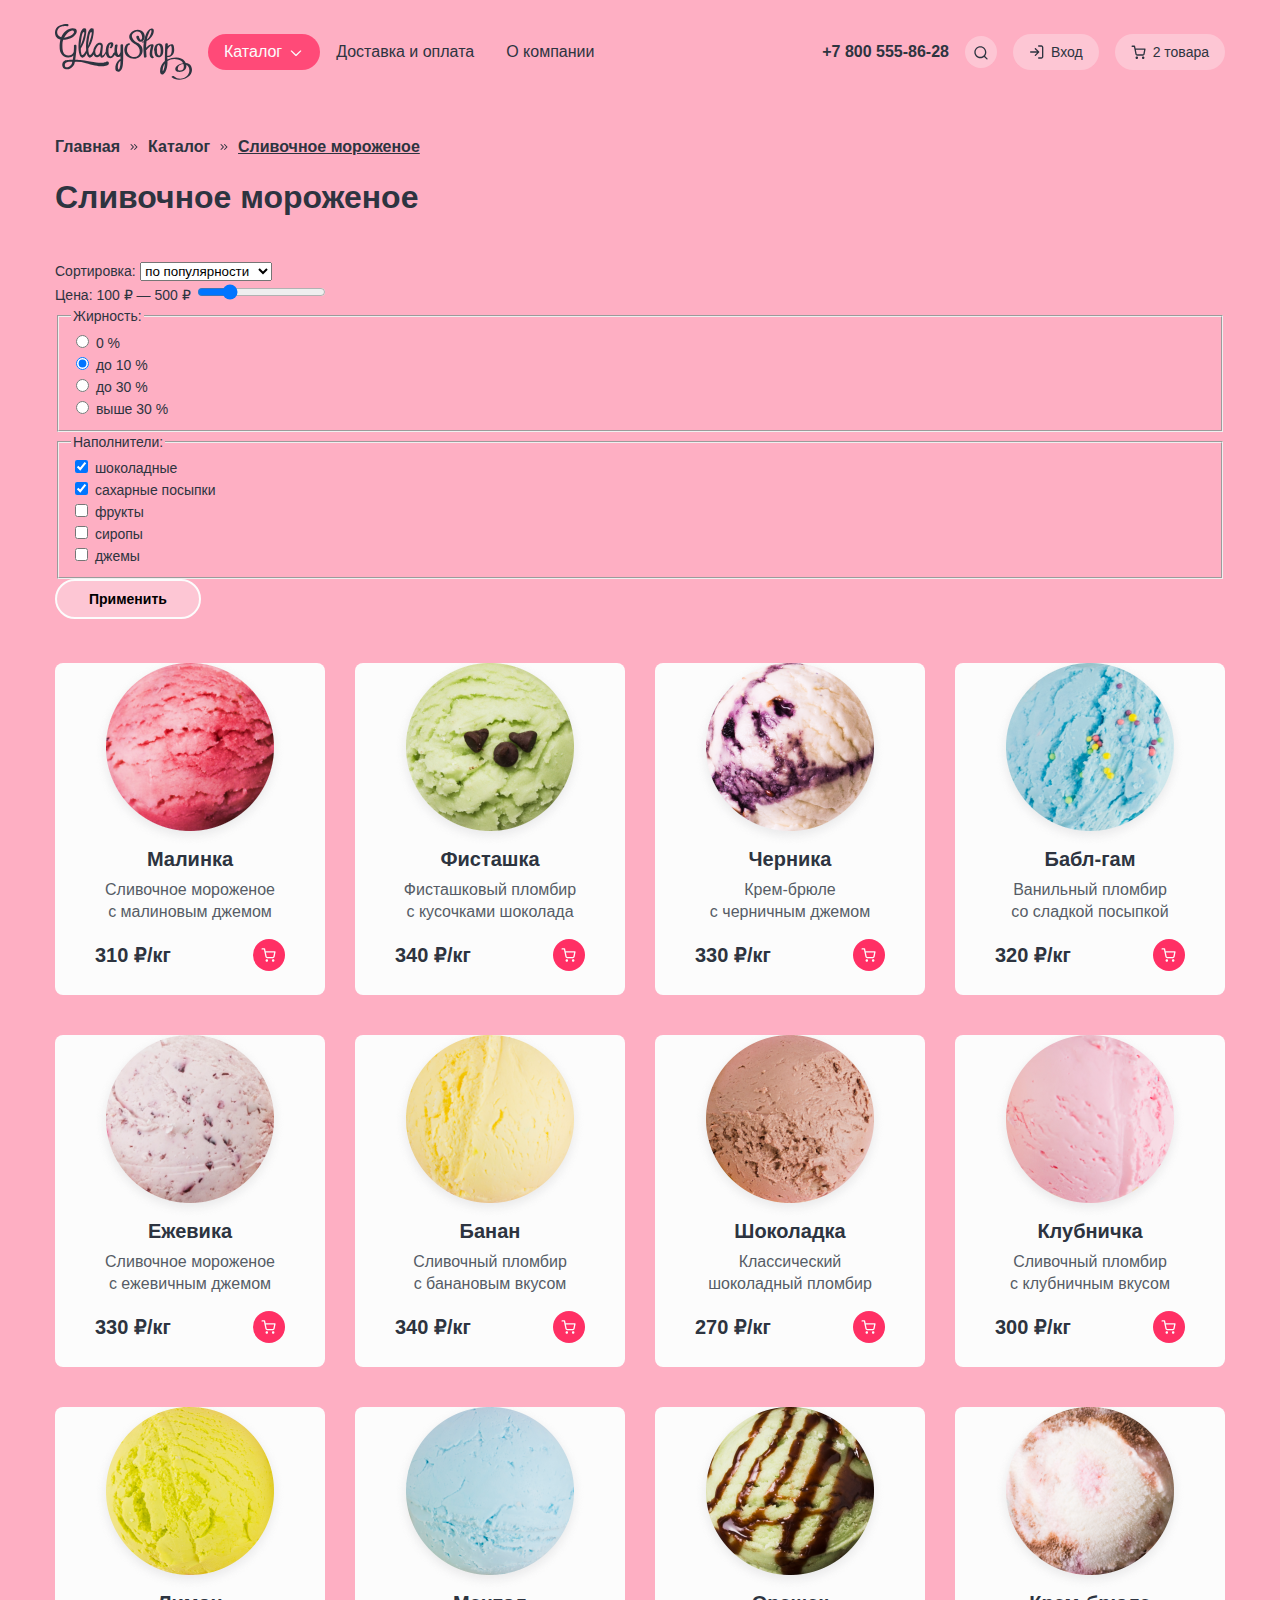
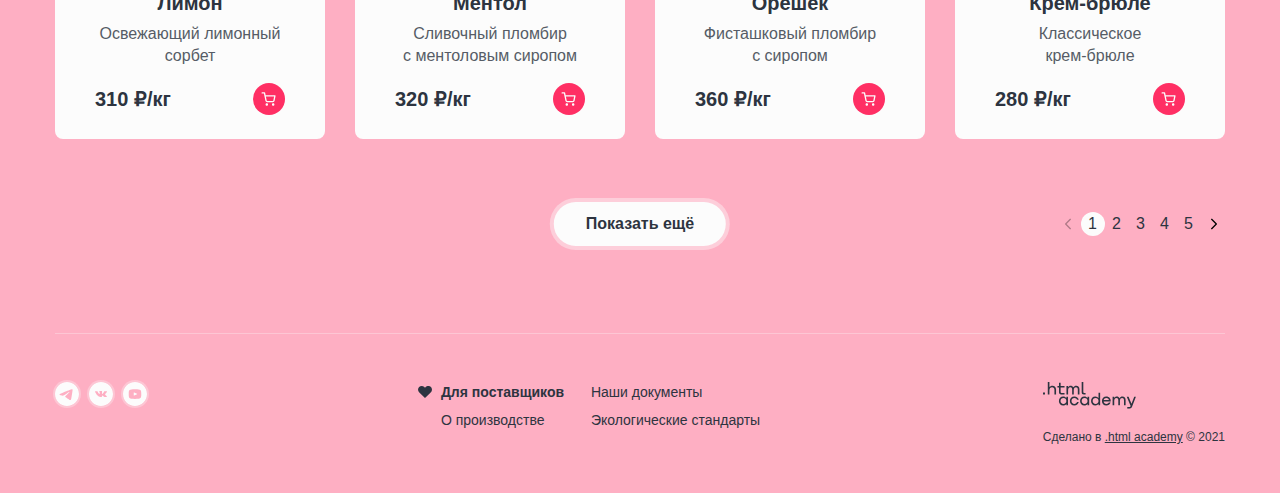
==== commit fc5df3c1: "Merge pull request #8 from iskalinina/master" ====
--- a/catalog.html
+++ b/catalog.html
@@ -14,7 +14,11 @@
       </a>
       <ul class="navigation-list">
         <li class="navigation-item">
-          <a class="navigation-link navigation-link-cur main-text-small">Каталог</a>
+          <a class="navigation-link navigation-link-catalog navigation-link-current main-text-small" href="catalog.html">Каталог
+            <svg aria-hidden="true" focusable="false" width="12" height="6" viewBox="0 0 12 6" fill="none" xmlns="http://www.w3.org/2000/svg">
+              <path fill-rule="evenodd" clip-rule="evenodd" d="M1.80812 0.195262C1.54777 -0.0650874 1.12566 -0.0650874 0.865306 0.195262C0.604957 0.455612 0.604957 0.877722 0.865306 1.13807L5.52565 5.79842C5.52771 5.80053 5.52979 5.80264 5.53189 5.80474C5.66259 5.93543 5.83404 6.00052 6.00534 6C6.1753 5.9995 6.34511 5.93441 6.47478 5.80474C6.47687 5.80265 6.47894 5.80056 6.48099 5.79845L11.1414 1.13807C11.4017 0.877722 11.4017 0.455612 11.1414 0.195262C10.881 -0.0650874 10.4589 -0.0650874 10.1986 0.195262L6.00334 4.39048L1.80812 0.195262Z" fill="currentColor"/>
+            </svg>
+          </a>
         </li>
         <li class="navigation-item">
           <a class="navigation-link  main-text-small" href="#">Доставка и оплата</a>
@@ -26,16 +30,28 @@
     </nav>
     <div class="navigation-user">
       <div class="navigation-user-item">
-        <a class="telephone navigation-user-link main-text-small text-bold" href="tel:+78005558628">+7 800 555-86-28</a>
+        <a class="telephone main-text-small text-bold" href="tel:+78005558628">+7 800 555-86-28</a>
       </div>
       <div class="navigation-user-item">
-        <button class="navigation-user-link btn btn-icon btn-link"><span class="visually-hidden">Поиск</span></button>
+        <button class="navigation-user-link btn btn-icon btn-link"><span class="visually-hidden">Поиск</span>
+          <svg aria-hidden="true" focusable="false" width="16" height="17" viewBox="0 0 16 17" fill="none" xmlns="http://www.w3.org/2000/svg">
+            <path fill-rule="evenodd" clip-rule="evenodd" d="M2.66329 8.18794C2.66329 5.61061 4.75263 3.52128 7.32996 3.52128C9.90729 3.52128 11.9966 5.61061 11.9966 8.18794C11.9966 9.44522 11.4994 10.5864 10.6909 11.4255C10.6681 11.443 10.6461 11.4623 10.6252 11.4832C10.6043 11.5041 10.585 11.5261 10.5675 11.5489C9.72835 12.3574 8.58722 12.8546 7.32996 12.8546C4.75263 12.8546 2.66329 10.7653 2.66329 8.18794ZM11.0751 12.8759C10.0486 13.697 8.74662 14.1879 7.32996 14.1879C4.01625 14.1879 1.32996 11.5017 1.32996 8.18794C1.32996 4.87423 4.01625 2.18794 7.32996 2.18794C10.6437 2.18794 13.33 4.87423 13.33 8.18794C13.33 9.60463 12.839 10.9066 12.0179 11.9331L14.468 14.3832C14.7284 14.6436 14.7284 15.0657 14.468 15.326C14.2077 15.5864 13.7855 15.5864 13.5252 15.326L11.0751 12.8759Z" fill="currentColor"/>
+          </svg>
+        </button>
       </div>
       <div class="navigation-user-item">
-        <a class="navigation-user-link label-text" href="#">Вход<span class="visually-hidden">Личный кабинет</span></a>
+        <a class="navigation-user-link navigation-link-login label-text" href="#">
+          <svg aria-hidden="true" focusable="false" width="16" height="17" viewBox="0 0 16 17" fill="none" xmlns="http://www.w3.org/2000/svg">
+            <path fill-rule="evenodd" clip-rule="evenodd" d="M9 2.52461C9 2.15642 9.29848 1.85794 9.66667 1.85794H12.3333C12.8638 1.85794 13.3725 2.06865 13.7475 2.44373C14.1226 2.8188 14.3333 3.32751 14.3333 3.85794V13.1913C14.3333 13.7217 14.1226 14.2304 13.7475 14.6055C13.3725 14.9806 12.8638 15.1913 12.3333 15.1913H9.66667C9.29848 15.1913 9 14.8928 9 14.5246C9 14.1564 9.29848 13.8579 9.66667 13.8579H12.3333C12.5101 13.8579 12.6797 13.7877 12.8047 13.6627C12.9298 13.5377 13 13.3681 13 13.1913V3.85794C13 3.68113 12.9298 3.51156 12.8047 3.38654C12.6797 3.26151 12.5101 3.19127 12.3333 3.19127H9.66667C9.29848 3.19127 9 2.8928 9 2.52461ZM5.86189 4.71987C6.12224 4.45952 6.54435 4.45952 6.8047 4.71987L10.1338 8.04897C10.1509 8.06579 10.1671 8.08353 10.1824 8.1021C10.2142 8.1409 10.2411 8.18246 10.2628 8.22589C10.3079 8.31575 10.3333 8.41721 10.3333 8.52461C10.3333 8.63323 10.3074 8.73579 10.2613 8.8264C10.241 8.86635 10.2164 8.90469 10.1876 8.94072C10.1708 8.96172 10.1527 8.98169 10.1335 9.0005L6.8047 12.3293C6.54435 12.5897 6.12224 12.5897 5.86189 12.3293C5.60154 12.069 5.60154 11.6469 5.86189 11.3865L8.05715 9.19127H1.66667C1.29848 9.19127 1 8.8928 1 8.52461C1 8.15642 1.29848 7.85794 1.66667 7.85794H8.05715L5.86189 5.66268C5.60154 5.40233 5.60154 4.98022 5.86189 4.71987Z" fill="currentColor"/>
+          </svg>
+          Вход<span class="visually-hidden">Личный кабинет</span></a>
       </div>
       <div class="navigation-user-item">
-        <a class="navigation-user-link label-text" href="#">2 товара<span class="visually-hidden">Корзина</span></a>
+        <a class="navigation-user-link navigation-link-basket label-text" href="#">
+          <svg aria-hidden="true" focusable="false" width="16" height="17" viewBox="0 0 16 17" fill="none" xmlns="http://www.w3.org/2000/svg">
+            <path fill-rule="evenodd" clip-rule="evenodd" d="M1.16667 2.10794C0.798477 2.10794 0.5 2.40642 0.5 2.77461C0.5 3.1428 0.798477 3.44127 1.16667 3.44127H2.93794L3.40537 5.77666C3.40821 5.79461 3.41176 5.81232 3.416 5.82976L4.38338 10.6631L4.3835 10.6637C4.46706 11.0837 4.69562 11.4609 5.02921 11.7295C5.36111 11.9967 5.77595 12.1393 6.20183 12.1328H11.8225C12.2484 12.1393 12.6633 11.9967 12.9952 11.7295C13.3289 11.4608 13.5575 11.0833 13.641 10.6631L13.641 10.6631L13.642 10.6581L14.5691 5.79666C14.6063 5.60149 14.5545 5.39989 14.4279 5.24681C14.3012 5.09372 14.1129 5.00511 13.9142 5.00511H4.61072L4.1381 2.64377C4.07574 2.3322 3.80215 2.10794 3.4844 2.10794H1.16667ZM5.69098 10.4024L4.87759 6.33844H13.1084L12.3328 10.4053C12.31 10.5178 12.2485 10.6188 12.1591 10.6909C12.0691 10.7633 11.9565 10.8018 11.841 10.7996L11.841 10.7994H11.8282H6.19614V10.7993L6.18337 10.7996C6.06787 10.8018 5.95528 10.7633 5.8653 10.6909C5.77531 10.6184 5.71368 10.5166 5.69117 10.4033L5.69098 10.4024ZM4.55739 14.3634C4.55739 13.6754 5.1151 13.1177 5.80307 13.1177C6.49105 13.1177 7.04876 13.6754 7.04876 14.3634C7.04876 15.0513 6.49105 15.6091 5.80307 15.6091C5.1151 15.6091 4.55739 15.0513 4.55739 14.3634ZM10.9307 14.3634C10.9307 13.6754 11.4884 13.1177 12.1764 13.1177C12.8644 13.1177 13.4221 13.6754 13.4221 14.3634C13.4221 15.0513 12.8644 15.6091 12.1764 15.6091C11.4884 15.6091 10.9307 15.0513 10.9307 14.3634Z" fill="currentColor"/>
+          </svg>
+          2 товара<span class="visually-hidden">Корзина</span></a>
       </div>
     </div>
   </header>
@@ -149,10 +165,9 @@
           <p class="card-description">Сливочное мороженое с&nbsp;малиновым джемом</p>
           <div class="card-footer flex-container">
             <p class="card-price head-text-small text-bold">310 &#8381;/кг</p>
-            <button class="btn btn-icon" type="button" aria-label="В корзину">
-              <svg width="32" height="32" viewBox="0 0 32 32" fill="none" xmlns="http://www.w3.org/2000/svg">
-                <rect width="32" height="32" rx="16" fill="#FF2F64"/>
-                <path fill-rule="evenodd" clip-rule="evenodd" d="M9.16667 9.25C8.79848 9.25 8.5 9.54848 8.5 9.91667C8.5 10.2849 8.79848 10.5833 9.16667 10.5833H10.9379L11.4054 12.9187C11.4082 12.9367 11.4118 12.9544 11.416 12.9718L12.3834 17.8052L12.3835 17.8057C12.4671 18.2257 12.6956 18.603 13.0292 18.8715C13.3611 19.1387 13.7759 19.2813 14.2018 19.2748H19.8225C20.2484 19.2813 20.6633 19.1387 20.9952 18.8715C21.3289 18.6029 21.5575 18.2254 21.641 17.8052L21.641 17.8052L21.642 17.8002L22.5691 12.9387C22.6063 12.7435 22.5545 12.542 22.4279 12.3889C22.3012 12.2358 22.1129 12.1472 21.9142 12.1472H12.6107L12.1381 9.78583C12.0757 9.47426 11.8021 9.25 11.4844 9.25H9.16667ZM13.691 17.5444L12.8776 13.4805H21.1084L20.3328 17.5474C20.31 17.6599 20.2485 17.7609 20.1591 17.8329C20.0691 17.9053 19.9565 17.9438 19.841 17.9416L19.841 17.9415H19.8282H14.1961V17.9414L14.1834 17.9416C14.0679 17.9438 13.9553 17.9053 13.8653 17.8329C13.7753 17.7605 13.7137 17.6587 13.6912 17.5454L13.691 17.5444ZM12.5574 21.5054C12.5574 20.8175 13.1151 20.2597 13.8031 20.2597C14.491 20.2597 15.0488 20.8175 15.0488 21.5054C15.0488 22.1934 14.491 22.7511 13.8031 22.7511C13.1151 22.7511 12.5574 22.1934 12.5574 21.5054ZM18.9307 21.5054C18.9307 20.8175 19.4884 20.2597 20.1764 20.2597C20.8644 20.2597 21.4221 20.8175 21.4221 21.5054C21.4221 22.1934 20.8644 22.7511 20.1764 22.7511C19.4884 22.7511 18.9307 22.1934 18.9307 21.5054Z" fill="#FCFCFC"/>
+            <button class="btn btn-icon btn-cart" type="button" aria-label="В корзину">
+              <svg aria-hidden="true" focusable="false" width="16" height="16" viewBox="0 0 16 16" fill="none" xmlns="http://www.w3.org/2000/svg">
+                <path fill-rule="evenodd" clip-rule="evenodd" d="M1.16667 1.25C0.798477 1.25 0.5 1.54848 0.5 1.91667C0.5 2.28486 0.798477 2.58333 1.16667 2.58333H2.93794L3.40537 4.91872C3.40821 4.93667 3.41176 4.95438 3.416 4.97182L4.38338 9.80515L4.3835 9.80571C4.46706 10.2257 4.69562 10.603 5.02921 10.8715C5.36111 11.1387 5.77595 11.2813 6.20183 11.2748H11.8225C12.2484 11.2813 12.6633 11.1387 12.9952 10.8715C13.3289 10.6029 13.5575 10.2254 13.641 9.80515L13.641 9.80515L13.642 9.80016L14.5691 4.93872C14.6063 4.74355 14.5545 4.54195 14.4279 4.38887C14.3012 4.23578 14.1129 4.14716 13.9142 4.14716H4.61072L4.1381 1.78583C4.07574 1.47426 3.80215 1.25 3.4844 1.25H1.16667ZM5.69098 9.54444L4.87759 5.4805H13.1084L12.3328 9.54736C12.31 9.65988 12.2485 9.7609 12.1591 9.83291C12.0691 9.90535 11.9565 9.94383 11.841 9.94162L11.841 9.94149H11.8282H6.19614V9.94137L6.18337 9.94162C6.06787 9.94383 5.95528 9.90535 5.8653 9.83291C5.77531 9.76048 5.71368 9.6587 5.69117 9.5454L5.69098 9.54444ZM4.55739 13.5054C4.55739 12.8175 5.1151 12.2597 5.80307 12.2597C6.49105 12.2597 7.04876 12.8175 7.04876 13.5054C7.04876 14.1934 6.49105 14.7511 5.80307 14.7511C5.1151 14.7511 4.55739 14.1934 4.55739 13.5054ZM10.9307 13.5054C10.9307 12.8175 11.4884 12.2597 12.1764 12.2597C12.8644 12.2597 13.4221 12.8175 13.4221 13.5054C13.4221 14.1934 12.8644 14.7511 12.1764 14.7511C11.4884 14.7511 10.9307 14.1934 10.9307 13.5054Z" fill="currentColor"/>
               </svg>
             </button>
           </div>
@@ -167,10 +182,9 @@
           <p class="card-description">Фисташковый пломбир с&nbsp;кусочками шоколада</p>
           <div class="card-footer flex-container">
             <p class="card-price head-text-small text-bold">340 &#8381;/кг</p>
-            <button class="btn btn-icon" type="button" aria-label="В корзину">
-              <svg width="32" height="32" viewBox="0 0 32 32" fill="none" xmlns="http://www.w3.org/2000/svg">
-                <rect width="32" height="32" rx="16" fill="#FF2F64"/>
-                <path fill-rule="evenodd" clip-rule="evenodd" d="M9.16667 9.25C8.79848 9.25 8.5 9.54848 8.5 9.91667C8.5 10.2849 8.79848 10.5833 9.16667 10.5833H10.9379L11.4054 12.9187C11.4082 12.9367 11.4118 12.9544 11.416 12.9718L12.3834 17.8052L12.3835 17.8057C12.4671 18.2257 12.6956 18.603 13.0292 18.8715C13.3611 19.1387 13.7759 19.2813 14.2018 19.2748H19.8225C20.2484 19.2813 20.6633 19.1387 20.9952 18.8715C21.3289 18.6029 21.5575 18.2254 21.641 17.8052L21.641 17.8052L21.642 17.8002L22.5691 12.9387C22.6063 12.7435 22.5545 12.542 22.4279 12.3889C22.3012 12.2358 22.1129 12.1472 21.9142 12.1472H12.6107L12.1381 9.78583C12.0757 9.47426 11.8021 9.25 11.4844 9.25H9.16667ZM13.691 17.5444L12.8776 13.4805H21.1084L20.3328 17.5474C20.31 17.6599 20.2485 17.7609 20.1591 17.8329C20.0691 17.9053 19.9565 17.9438 19.841 17.9416L19.841 17.9415H19.8282H14.1961V17.9414L14.1834 17.9416C14.0679 17.9438 13.9553 17.9053 13.8653 17.8329C13.7753 17.7605 13.7137 17.6587 13.6912 17.5454L13.691 17.5444ZM12.5574 21.5054C12.5574 20.8175 13.1151 20.2597 13.8031 20.2597C14.491 20.2597 15.0488 20.8175 15.0488 21.5054C15.0488 22.1934 14.491 22.7511 13.8031 22.7511C13.1151 22.7511 12.5574 22.1934 12.5574 21.5054ZM18.9307 21.5054C18.9307 20.8175 19.4884 20.2597 20.1764 20.2597C20.8644 20.2597 21.4221 20.8175 21.4221 21.5054C21.4221 22.1934 20.8644 22.7511 20.1764 22.7511C19.4884 22.7511 18.9307 22.1934 18.9307 21.5054Z" fill="#FCFCFC"/>
+            <button class="btn btn-icon btn-cart" type="button" aria-label="В корзину">
+              <svg aria-hidden="true" focusable="false" width="16" height="16" viewBox="0 0 16 16" fill="none" xmlns="http://www.w3.org/2000/svg">
+                <path fill-rule="evenodd" clip-rule="evenodd" d="M1.16667 1.25C0.798477 1.25 0.5 1.54848 0.5 1.91667C0.5 2.28486 0.798477 2.58333 1.16667 2.58333H2.93794L3.40537 4.91872C3.40821 4.93667 3.41176 4.95438 3.416 4.97182L4.38338 9.80515L4.3835 9.80571C4.46706 10.2257 4.69562 10.603 5.02921 10.8715C5.36111 11.1387 5.77595 11.2813 6.20183 11.2748H11.8225C12.2484 11.2813 12.6633 11.1387 12.9952 10.8715C13.3289 10.6029 13.5575 10.2254 13.641 9.80515L13.641 9.80515L13.642 9.80016L14.5691 4.93872C14.6063 4.74355 14.5545 4.54195 14.4279 4.38887C14.3012 4.23578 14.1129 4.14716 13.9142 4.14716H4.61072L4.1381 1.78583C4.07574 1.47426 3.80215 1.25 3.4844 1.25H1.16667ZM5.69098 9.54444L4.87759 5.4805H13.1084L12.3328 9.54736C12.31 9.65988 12.2485 9.7609 12.1591 9.83291C12.0691 9.90535 11.9565 9.94383 11.841 9.94162L11.841 9.94149H11.8282H6.19614V9.94137L6.18337 9.94162C6.06787 9.94383 5.95528 9.90535 5.8653 9.83291C5.77531 9.76048 5.71368 9.6587 5.69117 9.5454L5.69098 9.54444ZM4.55739 13.5054C4.55739 12.8175 5.1151 12.2597 5.80307 12.2597C6.49105 12.2597 7.04876 12.8175 7.04876 13.5054C7.04876 14.1934 6.49105 14.7511 5.80307 14.7511C5.1151 14.7511 4.55739 14.1934 4.55739 13.5054ZM10.9307 13.5054C10.9307 12.8175 11.4884 12.2597 12.1764 12.2597C12.8644 12.2597 13.4221 12.8175 13.4221 13.5054C13.4221 14.1934 12.8644 14.7511 12.1764 14.7511C11.4884 14.7511 10.9307 14.1934 10.9307 13.5054Z" fill="currentColor"/>
               </svg>
             </button>
           </div>
@@ -185,10 +199,9 @@
           <p class="card-description">Крем-брюле с&nbsp;черничным джемом</p>
           <div class="card-footer flex-container">
             <p class="card-price head-text-small text-bold">330 &#8381;/кг</p>
-            <button class="btn btn-icon" type="button" aria-label="В корзину">
-              <svg width="32" height="32" viewBox="0 0 32 32" fill="none" xmlns="http://www.w3.org/2000/svg">
-                <rect width="32" height="32" rx="16" fill="#FF2F64"/>
-                <path fill-rule="evenodd" clip-rule="evenodd" d="M9.16667 9.25C8.79848 9.25 8.5 9.54848 8.5 9.91667C8.5 10.2849 8.79848 10.5833 9.16667 10.5833H10.9379L11.4054 12.9187C11.4082 12.9367 11.4118 12.9544 11.416 12.9718L12.3834 17.8052L12.3835 17.8057C12.4671 18.2257 12.6956 18.603 13.0292 18.8715C13.3611 19.1387 13.7759 19.2813 14.2018 19.2748H19.8225C20.2484 19.2813 20.6633 19.1387 20.9952 18.8715C21.3289 18.6029 21.5575 18.2254 21.641 17.8052L21.641 17.8052L21.642 17.8002L22.5691 12.9387C22.6063 12.7435 22.5545 12.542 22.4279 12.3889C22.3012 12.2358 22.1129 12.1472 21.9142 12.1472H12.6107L12.1381 9.78583C12.0757 9.47426 11.8021 9.25 11.4844 9.25H9.16667ZM13.691 17.5444L12.8776 13.4805H21.1084L20.3328 17.5474C20.31 17.6599 20.2485 17.7609 20.1591 17.8329C20.0691 17.9053 19.9565 17.9438 19.841 17.9416L19.841 17.9415H19.8282H14.1961V17.9414L14.1834 17.9416C14.0679 17.9438 13.9553 17.9053 13.8653 17.8329C13.7753 17.7605 13.7137 17.6587 13.6912 17.5454L13.691 17.5444ZM12.5574 21.5054C12.5574 20.8175 13.1151 20.2597 13.8031 20.2597C14.491 20.2597 15.0488 20.8175 15.0488 21.5054C15.0488 22.1934 14.491 22.7511 13.8031 22.7511C13.1151 22.7511 12.5574 22.1934 12.5574 21.5054ZM18.9307 21.5054C18.9307 20.8175 19.4884 20.2597 20.1764 20.2597C20.8644 20.2597 21.4221 20.8175 21.4221 21.5054C21.4221 22.1934 20.8644 22.7511 20.1764 22.7511C19.4884 22.7511 18.9307 22.1934 18.9307 21.5054Z" fill="#FCFCFC"/>
+            <button class="btn btn-icon btn-cart" type="button" aria-label="В корзину">
+              <svg aria-hidden="true" focusable="false" width="16" height="16" viewBox="0 0 16 16" fill="none" xmlns="http://www.w3.org/2000/svg">
+                <path fill-rule="evenodd" clip-rule="evenodd" d="M1.16667 1.25C0.798477 1.25 0.5 1.54848 0.5 1.91667C0.5 2.28486 0.798477 2.58333 1.16667 2.58333H2.93794L3.40537 4.91872C3.40821 4.93667 3.41176 4.95438 3.416 4.97182L4.38338 9.80515L4.3835 9.80571C4.46706 10.2257 4.69562 10.603 5.02921 10.8715C5.36111 11.1387 5.77595 11.2813 6.20183 11.2748H11.8225C12.2484 11.2813 12.6633 11.1387 12.9952 10.8715C13.3289 10.6029 13.5575 10.2254 13.641 9.80515L13.641 9.80515L13.642 9.80016L14.5691 4.93872C14.6063 4.74355 14.5545 4.54195 14.4279 4.38887C14.3012 4.23578 14.1129 4.14716 13.9142 4.14716H4.61072L4.1381 1.78583C4.07574 1.47426 3.80215 1.25 3.4844 1.25H1.16667ZM5.69098 9.54444L4.87759 5.4805H13.1084L12.3328 9.54736C12.31 9.65988 12.2485 9.7609 12.1591 9.83291C12.0691 9.90535 11.9565 9.94383 11.841 9.94162L11.841 9.94149H11.8282H6.19614V9.94137L6.18337 9.94162C6.06787 9.94383 5.95528 9.90535 5.8653 9.83291C5.77531 9.76048 5.71368 9.6587 5.69117 9.5454L5.69098 9.54444ZM4.55739 13.5054C4.55739 12.8175 5.1151 12.2597 5.80307 12.2597C6.49105 12.2597 7.04876 12.8175 7.04876 13.5054C7.04876 14.1934 6.49105 14.7511 5.80307 14.7511C5.1151 14.7511 4.55739 14.1934 4.55739 13.5054ZM10.9307 13.5054C10.9307 12.8175 11.4884 12.2597 12.1764 12.2597C12.8644 12.2597 13.4221 12.8175 13.4221 13.5054C13.4221 14.1934 12.8644 14.7511 12.1764 14.7511C11.4884 14.7511 10.9307 14.1934 10.9307 13.5054Z" fill="currentColor"/>
               </svg>
             </button>
           </div>
@@ -203,10 +216,9 @@
           <p class="card-description">Ванильный пломбир со&nbsp;сладкой посыпкой</p>
           <div class="card-footer flex-container">
             <p class="card-price head-text-small text-bold">320 &#8381;/кг</p>
-            <button class="btn btn-icon" type="button" aria-label="В корзину">
-              <svg width="32" height="32" viewBox="0 0 32 32" fill="none" xmlns="http://www.w3.org/2000/svg">
-                <rect width="32" height="32" rx="16" fill="#FF2F64"/>
-                <path fill-rule="evenodd" clip-rule="evenodd" d="M9.16667 9.25C8.79848 9.25 8.5 9.54848 8.5 9.91667C8.5 10.2849 8.79848 10.5833 9.16667 10.5833H10.9379L11.4054 12.9187C11.4082 12.9367 11.4118 12.9544 11.416 12.9718L12.3834 17.8052L12.3835 17.8057C12.4671 18.2257 12.6956 18.603 13.0292 18.8715C13.3611 19.1387 13.7759 19.2813 14.2018 19.2748H19.8225C20.2484 19.2813 20.6633 19.1387 20.9952 18.8715C21.3289 18.6029 21.5575 18.2254 21.641 17.8052L21.641 17.8052L21.642 17.8002L22.5691 12.9387C22.6063 12.7435 22.5545 12.542 22.4279 12.3889C22.3012 12.2358 22.1129 12.1472 21.9142 12.1472H12.6107L12.1381 9.78583C12.0757 9.47426 11.8021 9.25 11.4844 9.25H9.16667ZM13.691 17.5444L12.8776 13.4805H21.1084L20.3328 17.5474C20.31 17.6599 20.2485 17.7609 20.1591 17.8329C20.0691 17.9053 19.9565 17.9438 19.841 17.9416L19.841 17.9415H19.8282H14.1961V17.9414L14.1834 17.9416C14.0679 17.9438 13.9553 17.9053 13.8653 17.8329C13.7753 17.7605 13.7137 17.6587 13.6912 17.5454L13.691 17.5444ZM12.5574 21.5054C12.5574 20.8175 13.1151 20.2597 13.8031 20.2597C14.491 20.2597 15.0488 20.8175 15.0488 21.5054C15.0488 22.1934 14.491 22.7511 13.8031 22.7511C13.1151 22.7511 12.5574 22.1934 12.5574 21.5054ZM18.9307 21.5054C18.9307 20.8175 19.4884 20.2597 20.1764 20.2597C20.8644 20.2597 21.4221 20.8175 21.4221 21.5054C21.4221 22.1934 20.8644 22.7511 20.1764 22.7511C19.4884 22.7511 18.9307 22.1934 18.9307 21.5054Z" fill="#FCFCFC"/>
+            <button class="btn btn-icon btn-cart" type="button" aria-label="В корзину">
+              <svg aria-hidden="true" focusable="false" width="16" height="16" viewBox="0 0 16 16" fill="none" xmlns="http://www.w3.org/2000/svg">
+                <path fill-rule="evenodd" clip-rule="evenodd" d="M1.16667 1.25C0.798477 1.25 0.5 1.54848 0.5 1.91667C0.5 2.28486 0.798477 2.58333 1.16667 2.58333H2.93794L3.40537 4.91872C3.40821 4.93667 3.41176 4.95438 3.416 4.97182L4.38338 9.80515L4.3835 9.80571C4.46706 10.2257 4.69562 10.603 5.02921 10.8715C5.36111 11.1387 5.77595 11.2813 6.20183 11.2748H11.8225C12.2484 11.2813 12.6633 11.1387 12.9952 10.8715C13.3289 10.6029 13.5575 10.2254 13.641 9.80515L13.641 9.80515L13.642 9.80016L14.5691 4.93872C14.6063 4.74355 14.5545 4.54195 14.4279 4.38887C14.3012 4.23578 14.1129 4.14716 13.9142 4.14716H4.61072L4.1381 1.78583C4.07574 1.47426 3.80215 1.25 3.4844 1.25H1.16667ZM5.69098 9.54444L4.87759 5.4805H13.1084L12.3328 9.54736C12.31 9.65988 12.2485 9.7609 12.1591 9.83291C12.0691 9.90535 11.9565 9.94383 11.841 9.94162L11.841 9.94149H11.8282H6.19614V9.94137L6.18337 9.94162C6.06787 9.94383 5.95528 9.90535 5.8653 9.83291C5.77531 9.76048 5.71368 9.6587 5.69117 9.5454L5.69098 9.54444ZM4.55739 13.5054C4.55739 12.8175 5.1151 12.2597 5.80307 12.2597C6.49105 12.2597 7.04876 12.8175 7.04876 13.5054C7.04876 14.1934 6.49105 14.7511 5.80307 14.7511C5.1151 14.7511 4.55739 14.1934 4.55739 13.5054ZM10.9307 13.5054C10.9307 12.8175 11.4884 12.2597 12.1764 12.2597C12.8644 12.2597 13.4221 12.8175 13.4221 13.5054C13.4221 14.1934 12.8644 14.7511 12.1764 14.7511C11.4884 14.7511 10.9307 14.1934 10.9307 13.5054Z" fill="currentColor"/>
               </svg>
             </button>
           </div>
@@ -221,10 +233,9 @@
           <p class="card-description">Сливочное мороженое с&nbsp;ежевичным джемом</p>
           <div class="card-footer flex-container">
             <p class="card-price head-text-small text-bold">330 &#8381;/кг</p>
-            <button class="btn btn-icon" type="button" aria-label="В корзину">
-              <svg width="32" height="32" viewBox="0 0 32 32" fill="none" xmlns="http://www.w3.org/2000/svg">
-                <rect width="32" height="32" rx="16" fill="#FF2F64"/>
-                <path fill-rule="evenodd" clip-rule="evenodd" d="M9.16667 9.25C8.79848 9.25 8.5 9.54848 8.5 9.91667C8.5 10.2849 8.79848 10.5833 9.16667 10.5833H10.9379L11.4054 12.9187C11.4082 12.9367 11.4118 12.9544 11.416 12.9718L12.3834 17.8052L12.3835 17.8057C12.4671 18.2257 12.6956 18.603 13.0292 18.8715C13.3611 19.1387 13.7759 19.2813 14.2018 19.2748H19.8225C20.2484 19.2813 20.6633 19.1387 20.9952 18.8715C21.3289 18.6029 21.5575 18.2254 21.641 17.8052L21.641 17.8052L21.642 17.8002L22.5691 12.9387C22.6063 12.7435 22.5545 12.542 22.4279 12.3889C22.3012 12.2358 22.1129 12.1472 21.9142 12.1472H12.6107L12.1381 9.78583C12.0757 9.47426 11.8021 9.25 11.4844 9.25H9.16667ZM13.691 17.5444L12.8776 13.4805H21.1084L20.3328 17.5474C20.31 17.6599 20.2485 17.7609 20.1591 17.8329C20.0691 17.9053 19.9565 17.9438 19.841 17.9416L19.841 17.9415H19.8282H14.1961V17.9414L14.1834 17.9416C14.0679 17.9438 13.9553 17.9053 13.8653 17.8329C13.7753 17.7605 13.7137 17.6587 13.6912 17.5454L13.691 17.5444ZM12.5574 21.5054C12.5574 20.8175 13.1151 20.2597 13.8031 20.2597C14.491 20.2597 15.0488 20.8175 15.0488 21.5054C15.0488 22.1934 14.491 22.7511 13.8031 22.7511C13.1151 22.7511 12.5574 22.1934 12.5574 21.5054ZM18.9307 21.5054C18.9307 20.8175 19.4884 20.2597 20.1764 20.2597C20.8644 20.2597 21.4221 20.8175 21.4221 21.5054C21.4221 22.1934 20.8644 22.7511 20.1764 22.7511C19.4884 22.7511 18.9307 22.1934 18.9307 21.5054Z" fill="#FCFCFC"/>
+            <button class="btn btn-icon btn-cart" type="button" aria-label="В корзину">
+              <svg aria-hidden="true" focusable="false" width="16" height="16" viewBox="0 0 16 16" fill="none" xmlns="http://www.w3.org/2000/svg">
+                <path fill-rule="evenodd" clip-rule="evenodd" d="M1.16667 1.25C0.798477 1.25 0.5 1.54848 0.5 1.91667C0.5 2.28486 0.798477 2.58333 1.16667 2.58333H2.93794L3.40537 4.91872C3.40821 4.93667 3.41176 4.95438 3.416 4.97182L4.38338 9.80515L4.3835 9.80571C4.46706 10.2257 4.69562 10.603 5.02921 10.8715C5.36111 11.1387 5.77595 11.2813 6.20183 11.2748H11.8225C12.2484 11.2813 12.6633 11.1387 12.9952 10.8715C13.3289 10.6029 13.5575 10.2254 13.641 9.80515L13.641 9.80515L13.642 9.80016L14.5691 4.93872C14.6063 4.74355 14.5545 4.54195 14.4279 4.38887C14.3012 4.23578 14.1129 4.14716 13.9142 4.14716H4.61072L4.1381 1.78583C4.07574 1.47426 3.80215 1.25 3.4844 1.25H1.16667ZM5.69098 9.54444L4.87759 5.4805H13.1084L12.3328 9.54736C12.31 9.65988 12.2485 9.7609 12.1591 9.83291C12.0691 9.90535 11.9565 9.94383 11.841 9.94162L11.841 9.94149H11.8282H6.19614V9.94137L6.18337 9.94162C6.06787 9.94383 5.95528 9.90535 5.8653 9.83291C5.77531 9.76048 5.71368 9.6587 5.69117 9.5454L5.69098 9.54444ZM4.55739 13.5054C4.55739 12.8175 5.1151 12.2597 5.80307 12.2597C6.49105 12.2597 7.04876 12.8175 7.04876 13.5054C7.04876 14.1934 6.49105 14.7511 5.80307 14.7511C5.1151 14.7511 4.55739 14.1934 4.55739 13.5054ZM10.9307 13.5054C10.9307 12.8175 11.4884 12.2597 12.1764 12.2597C12.8644 12.2597 13.4221 12.8175 13.4221 13.5054C13.4221 14.1934 12.8644 14.7511 12.1764 14.7511C11.4884 14.7511 10.9307 14.1934 10.9307 13.5054Z" fill="currentColor"/>
               </svg>
             </button>
           </div>
@@ -239,10 +250,9 @@
           <p class="card-description">Сливочный пломбир с&nbsp;банановым вкусом</p>
           <div class="card-footer flex-container">
             <p class="card-price head-text-small text-bold">340 &#8381;/кг</p>
-            <button class="btn btn-icon" type="button" aria-label="В корзину">
-              <svg width="32" height="32" viewBox="0 0 32 32" fill="none" xmlns="http://www.w3.org/2000/svg">
-                <rect width="32" height="32" rx="16" fill="#FF2F64"/>
-                <path fill-rule="evenodd" clip-rule="evenodd" d="M9.16667 9.25C8.79848 9.25 8.5 9.54848 8.5 9.91667C8.5 10.2849 8.79848 10.5833 9.16667 10.5833H10.9379L11.4054 12.9187C11.4082 12.9367 11.4118 12.9544 11.416 12.9718L12.3834 17.8052L12.3835 17.8057C12.4671 18.2257 12.6956 18.603 13.0292 18.8715C13.3611 19.1387 13.7759 19.2813 14.2018 19.2748H19.8225C20.2484 19.2813 20.6633 19.1387 20.9952 18.8715C21.3289 18.6029 21.5575 18.2254 21.641 17.8052L21.641 17.8052L21.642 17.8002L22.5691 12.9387C22.6063 12.7435 22.5545 12.542 22.4279 12.3889C22.3012 12.2358 22.1129 12.1472 21.9142 12.1472H12.6107L12.1381 9.78583C12.0757 9.47426 11.8021 9.25 11.4844 9.25H9.16667ZM13.691 17.5444L12.8776 13.4805H21.1084L20.3328 17.5474C20.31 17.6599 20.2485 17.7609 20.1591 17.8329C20.0691 17.9053 19.9565 17.9438 19.841 17.9416L19.841 17.9415H19.8282H14.1961V17.9414L14.1834 17.9416C14.0679 17.9438 13.9553 17.9053 13.8653 17.8329C13.7753 17.7605 13.7137 17.6587 13.6912 17.5454L13.691 17.5444ZM12.5574 21.5054C12.5574 20.8175 13.1151 20.2597 13.8031 20.2597C14.491 20.2597 15.0488 20.8175 15.0488 21.5054C15.0488 22.1934 14.491 22.7511 13.8031 22.7511C13.1151 22.7511 12.5574 22.1934 12.5574 21.5054ZM18.9307 21.5054C18.9307 20.8175 19.4884 20.2597 20.1764 20.2597C20.8644 20.2597 21.4221 20.8175 21.4221 21.5054C21.4221 22.1934 20.8644 22.7511 20.1764 22.7511C19.4884 22.7511 18.9307 22.1934 18.9307 21.5054Z" fill="#FCFCFC"/>
+            <button class="btn btn-icon btn-cart" type="button" aria-label="В корзину">
+              <svg aria-hidden="true" focusable="false" width="16" height="16" viewBox="0 0 16 16" fill="none" xmlns="http://www.w3.org/2000/svg">
+                <path fill-rule="evenodd" clip-rule="evenodd" d="M1.16667 1.25C0.798477 1.25 0.5 1.54848 0.5 1.91667C0.5 2.28486 0.798477 2.58333 1.16667 2.58333H2.93794L3.40537 4.91872C3.40821 4.93667 3.41176 4.95438 3.416 4.97182L4.38338 9.80515L4.3835 9.80571C4.46706 10.2257 4.69562 10.603 5.02921 10.8715C5.36111 11.1387 5.77595 11.2813 6.20183 11.2748H11.8225C12.2484 11.2813 12.6633 11.1387 12.9952 10.8715C13.3289 10.6029 13.5575 10.2254 13.641 9.80515L13.641 9.80515L13.642 9.80016L14.5691 4.93872C14.6063 4.74355 14.5545 4.54195 14.4279 4.38887C14.3012 4.23578 14.1129 4.14716 13.9142 4.14716H4.61072L4.1381 1.78583C4.07574 1.47426 3.80215 1.25 3.4844 1.25H1.16667ZM5.69098 9.54444L4.87759 5.4805H13.1084L12.3328 9.54736C12.31 9.65988 12.2485 9.7609 12.1591 9.83291C12.0691 9.90535 11.9565 9.94383 11.841 9.94162L11.841 9.94149H11.8282H6.19614V9.94137L6.18337 9.94162C6.06787 9.94383 5.95528 9.90535 5.8653 9.83291C5.77531 9.76048 5.71368 9.6587 5.69117 9.5454L5.69098 9.54444ZM4.55739 13.5054C4.55739 12.8175 5.1151 12.2597 5.80307 12.2597C6.49105 12.2597 7.04876 12.8175 7.04876 13.5054C7.04876 14.1934 6.49105 14.7511 5.80307 14.7511C5.1151 14.7511 4.55739 14.1934 4.55739 13.5054ZM10.9307 13.5054C10.9307 12.8175 11.4884 12.2597 12.1764 12.2597C12.8644 12.2597 13.4221 12.8175 13.4221 13.5054C13.4221 14.1934 12.8644 14.7511 12.1764 14.7511C11.4884 14.7511 10.9307 14.1934 10.9307 13.5054Z" fill="currentColor"/>
               </svg>
             </button>
           </div>
@@ -257,10 +267,9 @@
           <p class="card-description">Классический шоколадный пломбир</p>
           <div class="card-footer flex-container">
             <p class="card-price head-text-small text-bold">270 &#8381;/кг</p>
-            <button class="btn btn-icon" type="button" aria-label="В корзину">
-              <svg width="32" height="32" viewBox="0 0 32 32" fill="none" xmlns="http://www.w3.org/2000/svg">
-                <rect width="32" height="32" rx="16" fill="#FF2F64"/>
-                <path fill-rule="evenodd" clip-rule="evenodd" d="M9.16667 9.25C8.79848 9.25 8.5 9.54848 8.5 9.91667C8.5 10.2849 8.79848 10.5833 9.16667 10.5833H10.9379L11.4054 12.9187C11.4082 12.9367 11.4118 12.9544 11.416 12.9718L12.3834 17.8052L12.3835 17.8057C12.4671 18.2257 12.6956 18.603 13.0292 18.8715C13.3611 19.1387 13.7759 19.2813 14.2018 19.2748H19.8225C20.2484 19.2813 20.6633 19.1387 20.9952 18.8715C21.3289 18.6029 21.5575 18.2254 21.641 17.8052L21.641 17.8052L21.642 17.8002L22.5691 12.9387C22.6063 12.7435 22.5545 12.542 22.4279 12.3889C22.3012 12.2358 22.1129 12.1472 21.9142 12.1472H12.6107L12.1381 9.78583C12.0757 9.47426 11.8021 9.25 11.4844 9.25H9.16667ZM13.691 17.5444L12.8776 13.4805H21.1084L20.3328 17.5474C20.31 17.6599 20.2485 17.7609 20.1591 17.8329C20.0691 17.9053 19.9565 17.9438 19.841 17.9416L19.841 17.9415H19.8282H14.1961V17.9414L14.1834 17.9416C14.0679 17.9438 13.9553 17.9053 13.8653 17.8329C13.7753 17.7605 13.7137 17.6587 13.6912 17.5454L13.691 17.5444ZM12.5574 21.5054C12.5574 20.8175 13.1151 20.2597 13.8031 20.2597C14.491 20.2597 15.0488 20.8175 15.0488 21.5054C15.0488 22.1934 14.491 22.7511 13.8031 22.7511C13.1151 22.7511 12.5574 22.1934 12.5574 21.5054ZM18.9307 21.5054C18.9307 20.8175 19.4884 20.2597 20.1764 20.2597C20.8644 20.2597 21.4221 20.8175 21.4221 21.5054C21.4221 22.1934 20.8644 22.7511 20.1764 22.7511C19.4884 22.7511 18.9307 22.1934 18.9307 21.5054Z" fill="#FCFCFC"/>
+            <button class="btn btn-icon btn-cart" type="button" aria-label="В корзину">
+              <svg aria-hidden="true" focusable="false" width="16" height="16" viewBox="0 0 16 16" fill="none" xmlns="http://www.w3.org/2000/svg">
+                <path fill-rule="evenodd" clip-rule="evenodd" d="M1.16667 1.25C0.798477 1.25 0.5 1.54848 0.5 1.91667C0.5 2.28486 0.798477 2.58333 1.16667 2.58333H2.93794L3.40537 4.91872C3.40821 4.93667 3.41176 4.95438 3.416 4.97182L4.38338 9.80515L4.3835 9.80571C4.46706 10.2257 4.69562 10.603 5.02921 10.8715C5.36111 11.1387 5.77595 11.2813 6.20183 11.2748H11.8225C12.2484 11.2813 12.6633 11.1387 12.9952 10.8715C13.3289 10.6029 13.5575 10.2254 13.641 9.80515L13.641 9.80515L13.642 9.80016L14.5691 4.93872C14.6063 4.74355 14.5545 4.54195 14.4279 4.38887C14.3012 4.23578 14.1129 4.14716 13.9142 4.14716H4.61072L4.1381 1.78583C4.07574 1.47426 3.80215 1.25 3.4844 1.25H1.16667ZM5.69098 9.54444L4.87759 5.4805H13.1084L12.3328 9.54736C12.31 9.65988 12.2485 9.7609 12.1591 9.83291C12.0691 9.90535 11.9565 9.94383 11.841 9.94162L11.841 9.94149H11.8282H6.19614V9.94137L6.18337 9.94162C6.06787 9.94383 5.95528 9.90535 5.8653 9.83291C5.77531 9.76048 5.71368 9.6587 5.69117 9.5454L5.69098 9.54444ZM4.55739 13.5054C4.55739 12.8175 5.1151 12.2597 5.80307 12.2597C6.49105 12.2597 7.04876 12.8175 7.04876 13.5054C7.04876 14.1934 6.49105 14.7511 5.80307 14.7511C5.1151 14.7511 4.55739 14.1934 4.55739 13.5054ZM10.9307 13.5054C10.9307 12.8175 11.4884 12.2597 12.1764 12.2597C12.8644 12.2597 13.4221 12.8175 13.4221 13.5054C13.4221 14.1934 12.8644 14.7511 12.1764 14.7511C11.4884 14.7511 10.9307 14.1934 10.9307 13.5054Z" fill="currentColor"/>
               </svg>
             </button>
           </div>
@@ -275,10 +284,9 @@
           <p class="card-description">Сливочный пломбир с&nbsp;клубничным вкусом</p>
           <div class="card-footer flex-container">
             <p class="card-price head-text-small text-bold">300 &#8381;/кг</p>
-            <button class="btn btn-icon" type="button" aria-label="В корзину">
-              <svg width="32" height="32" viewBox="0 0 32 32" fill="none" xmlns="http://www.w3.org/2000/svg">
-                <rect width="32" height="32" rx="16" fill="#FF2F64"/>
-                <path fill-rule="evenodd" clip-rule="evenodd" d="M9.16667 9.25C8.79848 9.25 8.5 9.54848 8.5 9.91667C8.5 10.2849 8.79848 10.5833 9.16667 10.5833H10.9379L11.4054 12.9187C11.4082 12.9367 11.4118 12.9544 11.416 12.9718L12.3834 17.8052L12.3835 17.8057C12.4671 18.2257 12.6956 18.603 13.0292 18.8715C13.3611 19.1387 13.7759 19.2813 14.2018 19.2748H19.8225C20.2484 19.2813 20.6633 19.1387 20.9952 18.8715C21.3289 18.6029 21.5575 18.2254 21.641 17.8052L21.641 17.8052L21.642 17.8002L22.5691 12.9387C22.6063 12.7435 22.5545 12.542 22.4279 12.3889C22.3012 12.2358 22.1129 12.1472 21.9142 12.1472H12.6107L12.1381 9.78583C12.0757 9.47426 11.8021 9.25 11.4844 9.25H9.16667ZM13.691 17.5444L12.8776 13.4805H21.1084L20.3328 17.5474C20.31 17.6599 20.2485 17.7609 20.1591 17.8329C20.0691 17.9053 19.9565 17.9438 19.841 17.9416L19.841 17.9415H19.8282H14.1961V17.9414L14.1834 17.9416C14.0679 17.9438 13.9553 17.9053 13.8653 17.8329C13.7753 17.7605 13.7137 17.6587 13.6912 17.5454L13.691 17.5444ZM12.5574 21.5054C12.5574 20.8175 13.1151 20.2597 13.8031 20.2597C14.491 20.2597 15.0488 20.8175 15.0488 21.5054C15.0488 22.1934 14.491 22.7511 13.8031 22.7511C13.1151 22.7511 12.5574 22.1934 12.5574 21.5054ZM18.9307 21.5054C18.9307 20.8175 19.4884 20.2597 20.1764 20.2597C20.8644 20.2597 21.4221 20.8175 21.4221 21.5054C21.4221 22.1934 20.8644 22.7511 20.1764 22.7511C19.4884 22.7511 18.9307 22.1934 18.9307 21.5054Z" fill="#FCFCFC"/>
+            <button class="btn btn-icon btn-cart" type="button" aria-label="В корзину">
+              <svg aria-hidden="true" focusable="false" width="16" height="16" viewBox="0 0 16 16" fill="none" xmlns="http://www.w3.org/2000/svg">
+                <path fill-rule="evenodd" clip-rule="evenodd" d="M1.16667 1.25C0.798477 1.25 0.5 1.54848 0.5 1.91667C0.5 2.28486 0.798477 2.58333 1.16667 2.58333H2.93794L3.40537 4.91872C3.40821 4.93667 3.41176 4.95438 3.416 4.97182L4.38338 9.80515L4.3835 9.80571C4.46706 10.2257 4.69562 10.603 5.02921 10.8715C5.36111 11.1387 5.77595 11.2813 6.20183 11.2748H11.8225C12.2484 11.2813 12.6633 11.1387 12.9952 10.8715C13.3289 10.6029 13.5575 10.2254 13.641 9.80515L13.641 9.80515L13.642 9.80016L14.5691 4.93872C14.6063 4.74355 14.5545 4.54195 14.4279 4.38887C14.3012 4.23578 14.1129 4.14716 13.9142 4.14716H4.61072L4.1381 1.78583C4.07574 1.47426 3.80215 1.25 3.4844 1.25H1.16667ZM5.69098 9.54444L4.87759 5.4805H13.1084L12.3328 9.54736C12.31 9.65988 12.2485 9.7609 12.1591 9.83291C12.0691 9.90535 11.9565 9.94383 11.841 9.94162L11.841 9.94149H11.8282H6.19614V9.94137L6.18337 9.94162C6.06787 9.94383 5.95528 9.90535 5.8653 9.83291C5.77531 9.76048 5.71368 9.6587 5.69117 9.5454L5.69098 9.54444ZM4.55739 13.5054C4.55739 12.8175 5.1151 12.2597 5.80307 12.2597C6.49105 12.2597 7.04876 12.8175 7.04876 13.5054C7.04876 14.1934 6.49105 14.7511 5.80307 14.7511C5.1151 14.7511 4.55739 14.1934 4.55739 13.5054ZM10.9307 13.5054C10.9307 12.8175 11.4884 12.2597 12.1764 12.2597C12.8644 12.2597 13.4221 12.8175 13.4221 13.5054C13.4221 14.1934 12.8644 14.7511 12.1764 14.7511C11.4884 14.7511 10.9307 14.1934 10.9307 13.5054Z" fill="currentColor"/>
               </svg>
             </button>
           </div>
@@ -293,10 +301,9 @@
           <p class="card-description">Освежающий лимонный сорбет</p>
           <div class="card-footer flex-container">
             <p class="card-price head-text-small text-bold">310 &#8381;/кг</p>
-            <button class="btn btn-icon" type="button" aria-label="В корзину">
-              <svg width="32" height="32" viewBox="0 0 32 32" fill="none" xmlns="http://www.w3.org/2000/svg">
-                <rect width="32" height="32" rx="16" fill="#FF2F64"/>
-                <path fill-rule="evenodd" clip-rule="evenodd" d="M9.16667 9.25C8.79848 9.25 8.5 9.54848 8.5 9.91667C8.5 10.2849 8.79848 10.5833 9.16667 10.5833H10.9379L11.4054 12.9187C11.4082 12.9367 11.4118 12.9544 11.416 12.9718L12.3834 17.8052L12.3835 17.8057C12.4671 18.2257 12.6956 18.603 13.0292 18.8715C13.3611 19.1387 13.7759 19.2813 14.2018 19.2748H19.8225C20.2484 19.2813 20.6633 19.1387 20.9952 18.8715C21.3289 18.6029 21.5575 18.2254 21.641 17.8052L21.641 17.8052L21.642 17.8002L22.5691 12.9387C22.6063 12.7435 22.5545 12.542 22.4279 12.3889C22.3012 12.2358 22.1129 12.1472 21.9142 12.1472H12.6107L12.1381 9.78583C12.0757 9.47426 11.8021 9.25 11.4844 9.25H9.16667ZM13.691 17.5444L12.8776 13.4805H21.1084L20.3328 17.5474C20.31 17.6599 20.2485 17.7609 20.1591 17.8329C20.0691 17.9053 19.9565 17.9438 19.841 17.9416L19.841 17.9415H19.8282H14.1961V17.9414L14.1834 17.9416C14.0679 17.9438 13.9553 17.9053 13.8653 17.8329C13.7753 17.7605 13.7137 17.6587 13.6912 17.5454L13.691 17.5444ZM12.5574 21.5054C12.5574 20.8175 13.1151 20.2597 13.8031 20.2597C14.491 20.2597 15.0488 20.8175 15.0488 21.5054C15.0488 22.1934 14.491 22.7511 13.8031 22.7511C13.1151 22.7511 12.5574 22.1934 12.5574 21.5054ZM18.9307 21.5054C18.9307 20.8175 19.4884 20.2597 20.1764 20.2597C20.8644 20.2597 21.4221 20.8175 21.4221 21.5054C21.4221 22.1934 20.8644 22.7511 20.1764 22.7511C19.4884 22.7511 18.9307 22.1934 18.9307 21.5054Z" fill="#FCFCFC"/>
+            <button class="btn btn-icon btn-cart" type="button" aria-label="В корзину">
+              <svg aria-hidden="true" focusable="false" width="16" height="16" viewBox="0 0 16 16" fill="none" xmlns="http://www.w3.org/2000/svg">
+                <path fill-rule="evenodd" clip-rule="evenodd" d="M1.16667 1.25C0.798477 1.25 0.5 1.54848 0.5 1.91667C0.5 2.28486 0.798477 2.58333 1.16667 2.58333H2.93794L3.40537 4.91872C3.40821 4.93667 3.41176 4.95438 3.416 4.97182L4.38338 9.80515L4.3835 9.80571C4.46706 10.2257 4.69562 10.603 5.02921 10.8715C5.36111 11.1387 5.77595 11.2813 6.20183 11.2748H11.8225C12.2484 11.2813 12.6633 11.1387 12.9952 10.8715C13.3289 10.6029 13.5575 10.2254 13.641 9.80515L13.641 9.80515L13.642 9.80016L14.5691 4.93872C14.6063 4.74355 14.5545 4.54195 14.4279 4.38887C14.3012 4.23578 14.1129 4.14716 13.9142 4.14716H4.61072L4.1381 1.78583C4.07574 1.47426 3.80215 1.25 3.4844 1.25H1.16667ZM5.69098 9.54444L4.87759 5.4805H13.1084L12.3328 9.54736C12.31 9.65988 12.2485 9.7609 12.1591 9.83291C12.0691 9.90535 11.9565 9.94383 11.841 9.94162L11.841 9.94149H11.8282H6.19614V9.94137L6.18337 9.94162C6.06787 9.94383 5.95528 9.90535 5.8653 9.83291C5.77531 9.76048 5.71368 9.6587 5.69117 9.5454L5.69098 9.54444ZM4.55739 13.5054C4.55739 12.8175 5.1151 12.2597 5.80307 12.2597C6.49105 12.2597 7.04876 12.8175 7.04876 13.5054C7.04876 14.1934 6.49105 14.7511 5.80307 14.7511C5.1151 14.7511 4.55739 14.1934 4.55739 13.5054ZM10.9307 13.5054C10.9307 12.8175 11.4884 12.2597 12.1764 12.2597C12.8644 12.2597 13.4221 12.8175 13.4221 13.5054C13.4221 14.1934 12.8644 14.7511 12.1764 14.7511C11.4884 14.7511 10.9307 14.1934 10.9307 13.5054Z" fill="currentColor"/>
               </svg>
             </button>
           </div>
@@ -311,10 +318,9 @@
           <p class="card-description">Сливочный пломбир с&nbsp;ментоловым сиропом</p>
           <div class="card-footer flex-container">
             <p class="card-price head-text-small text-bold">320 &#8381;/кг</p>
-            <button class="btn btn-icon" type="button" aria-label="В корзину">
-              <svg width="32" height="32" viewBox="0 0 32 32" fill="none" xmlns="http://www.w3.org/2000/svg">
-                <rect width="32" height="32" rx="16" fill="#FF2F64"/>
-                <path fill-rule="evenodd" clip-rule="evenodd" d="M9.16667 9.25C8.79848 9.25 8.5 9.54848 8.5 9.91667C8.5 10.2849 8.79848 10.5833 9.16667 10.5833H10.9379L11.4054 12.9187C11.4082 12.9367 11.4118 12.9544 11.416 12.9718L12.3834 17.8052L12.3835 17.8057C12.4671 18.2257 12.6956 18.603 13.0292 18.8715C13.3611 19.1387 13.7759 19.2813 14.2018 19.2748H19.8225C20.2484 19.2813 20.6633 19.1387 20.9952 18.8715C21.3289 18.6029 21.5575 18.2254 21.641 17.8052L21.641 17.8052L21.642 17.8002L22.5691 12.9387C22.6063 12.7435 22.5545 12.542 22.4279 12.3889C22.3012 12.2358 22.1129 12.1472 21.9142 12.1472H12.6107L12.1381 9.78583C12.0757 9.47426 11.8021 9.25 11.4844 9.25H9.16667ZM13.691 17.5444L12.8776 13.4805H21.1084L20.3328 17.5474C20.31 17.6599 20.2485 17.7609 20.1591 17.8329C20.0691 17.9053 19.9565 17.9438 19.841 17.9416L19.841 17.9415H19.8282H14.1961V17.9414L14.1834 17.9416C14.0679 17.9438 13.9553 17.9053 13.8653 17.8329C13.7753 17.7605 13.7137 17.6587 13.6912 17.5454L13.691 17.5444ZM12.5574 21.5054C12.5574 20.8175 13.1151 20.2597 13.8031 20.2597C14.491 20.2597 15.0488 20.8175 15.0488 21.5054C15.0488 22.1934 14.491 22.7511 13.8031 22.7511C13.1151 22.7511 12.5574 22.1934 12.5574 21.5054ZM18.9307 21.5054C18.9307 20.8175 19.4884 20.2597 20.1764 20.2597C20.8644 20.2597 21.4221 20.8175 21.4221 21.5054C21.4221 22.1934 20.8644 22.7511 20.1764 22.7511C19.4884 22.7511 18.9307 22.1934 18.9307 21.5054Z" fill="#FCFCFC"/>
+            <button class="btn btn-icon btn-cart" type="button" aria-label="В корзину">
+              <svg aria-hidden="true" focusable="false" width="16" height="16" viewBox="0 0 16 16" fill="none" xmlns="http://www.w3.org/2000/svg">
+                <path fill-rule="evenodd" clip-rule="evenodd" d="M1.16667 1.25C0.798477 1.25 0.5 1.54848 0.5 1.91667C0.5 2.28486 0.798477 2.58333 1.16667 2.58333H2.93794L3.40537 4.91872C3.40821 4.93667 3.41176 4.95438 3.416 4.97182L4.38338 9.80515L4.3835 9.80571C4.46706 10.2257 4.69562 10.603 5.02921 10.8715C5.36111 11.1387 5.77595 11.2813 6.20183 11.2748H11.8225C12.2484 11.2813 12.6633 11.1387 12.9952 10.8715C13.3289 10.6029 13.5575 10.2254 13.641 9.80515L13.641 9.80515L13.642 9.80016L14.5691 4.93872C14.6063 4.74355 14.5545 4.54195 14.4279 4.38887C14.3012 4.23578 14.1129 4.14716 13.9142 4.14716H4.61072L4.1381 1.78583C4.07574 1.47426 3.80215 1.25 3.4844 1.25H1.16667ZM5.69098 9.54444L4.87759 5.4805H13.1084L12.3328 9.54736C12.31 9.65988 12.2485 9.7609 12.1591 9.83291C12.0691 9.90535 11.9565 9.94383 11.841 9.94162L11.841 9.94149H11.8282H6.19614V9.94137L6.18337 9.94162C6.06787 9.94383 5.95528 9.90535 5.8653 9.83291C5.77531 9.76048 5.71368 9.6587 5.69117 9.5454L5.69098 9.54444ZM4.55739 13.5054C4.55739 12.8175 5.1151 12.2597 5.80307 12.2597C6.49105 12.2597 7.04876 12.8175 7.04876 13.5054C7.04876 14.1934 6.49105 14.7511 5.80307 14.7511C5.1151 14.7511 4.55739 14.1934 4.55739 13.5054ZM10.9307 13.5054C10.9307 12.8175 11.4884 12.2597 12.1764 12.2597C12.8644 12.2597 13.4221 12.8175 13.4221 13.5054C13.4221 14.1934 12.8644 14.7511 12.1764 14.7511C11.4884 14.7511 10.9307 14.1934 10.9307 13.5054Z" fill="currentColor"/>
               </svg>
             </button>
           </div>
@@ -329,10 +335,9 @@
           <p class="card-description">Фисташковый пломбир с&nbsp;сиропом</p>
           <div class="card-footer flex-container">
             <p class="card-price head-text-small text-bold">360 &#8381;/кг</p>
-            <button class="btn btn-icon" type="button" aria-label="В корзину">
-              <svg width="32" height="32" viewBox="0 0 32 32" fill="none" xmlns="http://www.w3.org/2000/svg">
-                <rect width="32" height="32" rx="16" fill="#FF2F64"/>
-                <path fill-rule="evenodd" clip-rule="evenodd" d="M9.16667 9.25C8.79848 9.25 8.5 9.54848 8.5 9.91667C8.5 10.2849 8.79848 10.5833 9.16667 10.5833H10.9379L11.4054 12.9187C11.4082 12.9367 11.4118 12.9544 11.416 12.9718L12.3834 17.8052L12.3835 17.8057C12.4671 18.2257 12.6956 18.603 13.0292 18.8715C13.3611 19.1387 13.7759 19.2813 14.2018 19.2748H19.8225C20.2484 19.2813 20.6633 19.1387 20.9952 18.8715C21.3289 18.6029 21.5575 18.2254 21.641 17.8052L21.641 17.8052L21.642 17.8002L22.5691 12.9387C22.6063 12.7435 22.5545 12.542 22.4279 12.3889C22.3012 12.2358 22.1129 12.1472 21.9142 12.1472H12.6107L12.1381 9.78583C12.0757 9.47426 11.8021 9.25 11.4844 9.25H9.16667ZM13.691 17.5444L12.8776 13.4805H21.1084L20.3328 17.5474C20.31 17.6599 20.2485 17.7609 20.1591 17.8329C20.0691 17.9053 19.9565 17.9438 19.841 17.9416L19.841 17.9415H19.8282H14.1961V17.9414L14.1834 17.9416C14.0679 17.9438 13.9553 17.9053 13.8653 17.8329C13.7753 17.7605 13.7137 17.6587 13.6912 17.5454L13.691 17.5444ZM12.5574 21.5054C12.5574 20.8175 13.1151 20.2597 13.8031 20.2597C14.491 20.2597 15.0488 20.8175 15.0488 21.5054C15.0488 22.1934 14.491 22.7511 13.8031 22.7511C13.1151 22.7511 12.5574 22.1934 12.5574 21.5054ZM18.9307 21.5054C18.9307 20.8175 19.4884 20.2597 20.1764 20.2597C20.8644 20.2597 21.4221 20.8175 21.4221 21.5054C21.4221 22.1934 20.8644 22.7511 20.1764 22.7511C19.4884 22.7511 18.9307 22.1934 18.9307 21.5054Z" fill="#FCFCFC"/>
+            <button class="btn btn-icon btn-cart" type="button" aria-label="В корзину">
+              <svg aria-hidden="true" focusable="false" width="16" height="16" viewBox="0 0 16 16" fill="none" xmlns="http://www.w3.org/2000/svg">
+                <path fill-rule="evenodd" clip-rule="evenodd" d="M1.16667 1.25C0.798477 1.25 0.5 1.54848 0.5 1.91667C0.5 2.28486 0.798477 2.58333 1.16667 2.58333H2.93794L3.40537 4.91872C3.40821 4.93667 3.41176 4.95438 3.416 4.97182L4.38338 9.80515L4.3835 9.80571C4.46706 10.2257 4.69562 10.603 5.02921 10.8715C5.36111 11.1387 5.77595 11.2813 6.20183 11.2748H11.8225C12.2484 11.2813 12.6633 11.1387 12.9952 10.8715C13.3289 10.6029 13.5575 10.2254 13.641 9.80515L13.641 9.80515L13.642 9.80016L14.5691 4.93872C14.6063 4.74355 14.5545 4.54195 14.4279 4.38887C14.3012 4.23578 14.1129 4.14716 13.9142 4.14716H4.61072L4.1381 1.78583C4.07574 1.47426 3.80215 1.25 3.4844 1.25H1.16667ZM5.69098 9.54444L4.87759 5.4805H13.1084L12.3328 9.54736C12.31 9.65988 12.2485 9.7609 12.1591 9.83291C12.0691 9.90535 11.9565 9.94383 11.841 9.94162L11.841 9.94149H11.8282H6.19614V9.94137L6.18337 9.94162C6.06787 9.94383 5.95528 9.90535 5.8653 9.83291C5.77531 9.76048 5.71368 9.6587 5.69117 9.5454L5.69098 9.54444ZM4.55739 13.5054C4.55739 12.8175 5.1151 12.2597 5.80307 12.2597C6.49105 12.2597 7.04876 12.8175 7.04876 13.5054C7.04876 14.1934 6.49105 14.7511 5.80307 14.7511C5.1151 14.7511 4.55739 14.1934 4.55739 13.5054ZM10.9307 13.5054C10.9307 12.8175 11.4884 12.2597 12.1764 12.2597C12.8644 12.2597 13.4221 12.8175 13.4221 13.5054C13.4221 14.1934 12.8644 14.7511 12.1764 14.7511C11.4884 14.7511 10.9307 14.1934 10.9307 13.5054Z" fill="currentColor"/>
               </svg>
             </button>
           </div>
@@ -347,10 +352,9 @@
           <p class="card-description">Классическое<br>крем-брюле</p>
           <div class="card-footer flex-container">
             <p class="card-price head-text-small text-bold">280 &#8381;/кг</p>
-            <button class="btn btn-icon" type="button" aria-label="В корзину">
-              <svg width="32" height="32" viewBox="0 0 32 32" fill="none" xmlns="http://www.w3.org/2000/svg">
-                <rect width="32" height="32" rx="16" fill="#FF2F64"/>
-                <path fill-rule="evenodd" clip-rule="evenodd" d="M9.16667 9.25C8.79848 9.25 8.5 9.54848 8.5 9.91667C8.5 10.2849 8.79848 10.5833 9.16667 10.5833H10.9379L11.4054 12.9187C11.4082 12.9367 11.4118 12.9544 11.416 12.9718L12.3834 17.8052L12.3835 17.8057C12.4671 18.2257 12.6956 18.603 13.0292 18.8715C13.3611 19.1387 13.7759 19.2813 14.2018 19.2748H19.8225C20.2484 19.2813 20.6633 19.1387 20.9952 18.8715C21.3289 18.6029 21.5575 18.2254 21.641 17.8052L21.641 17.8052L21.642 17.8002L22.5691 12.9387C22.6063 12.7435 22.5545 12.542 22.4279 12.3889C22.3012 12.2358 22.1129 12.1472 21.9142 12.1472H12.6107L12.1381 9.78583C12.0757 9.47426 11.8021 9.25 11.4844 9.25H9.16667ZM13.691 17.5444L12.8776 13.4805H21.1084L20.3328 17.5474C20.31 17.6599 20.2485 17.7609 20.1591 17.8329C20.0691 17.9053 19.9565 17.9438 19.841 17.9416L19.841 17.9415H19.8282H14.1961V17.9414L14.1834 17.9416C14.0679 17.9438 13.9553 17.9053 13.8653 17.8329C13.7753 17.7605 13.7137 17.6587 13.6912 17.5454L13.691 17.5444ZM12.5574 21.5054C12.5574 20.8175 13.1151 20.2597 13.8031 20.2597C14.491 20.2597 15.0488 20.8175 15.0488 21.5054C15.0488 22.1934 14.491 22.7511 13.8031 22.7511C13.1151 22.7511 12.5574 22.1934 12.5574 21.5054ZM18.9307 21.5054C18.9307 20.8175 19.4884 20.2597 20.1764 20.2597C20.8644 20.2597 21.4221 20.8175 21.4221 21.5054C21.4221 22.1934 20.8644 22.7511 20.1764 22.7511C19.4884 22.7511 18.9307 22.1934 18.9307 21.5054Z" fill="#FCFCFC"/>
+            <button class="btn btn-icon btn-cart" type="button" aria-label="В корзину">
+              <svg aria-hidden="true" focusable="false" width="16" height="16" viewBox="0 0 16 16" fill="none" xmlns="http://www.w3.org/2000/svg">
+                <path fill-rule="evenodd" clip-rule="evenodd" d="M1.16667 1.25C0.798477 1.25 0.5 1.54848 0.5 1.91667C0.5 2.28486 0.798477 2.58333 1.16667 2.58333H2.93794L3.40537 4.91872C3.40821 4.93667 3.41176 4.95438 3.416 4.97182L4.38338 9.80515L4.3835 9.80571C4.46706 10.2257 4.69562 10.603 5.02921 10.8715C5.36111 11.1387 5.77595 11.2813 6.20183 11.2748H11.8225C12.2484 11.2813 12.6633 11.1387 12.9952 10.8715C13.3289 10.6029 13.5575 10.2254 13.641 9.80515L13.641 9.80515L13.642 9.80016L14.5691 4.93872C14.6063 4.74355 14.5545 4.54195 14.4279 4.38887C14.3012 4.23578 14.1129 4.14716 13.9142 4.14716H4.61072L4.1381 1.78583C4.07574 1.47426 3.80215 1.25 3.4844 1.25H1.16667ZM5.69098 9.54444L4.87759 5.4805H13.1084L12.3328 9.54736C12.31 9.65988 12.2485 9.7609 12.1591 9.83291C12.0691 9.90535 11.9565 9.94383 11.841 9.94162L11.841 9.94149H11.8282H6.19614V9.94137L6.18337 9.94162C6.06787 9.94383 5.95528 9.90535 5.8653 9.83291C5.77531 9.76048 5.71368 9.6587 5.69117 9.5454L5.69098 9.54444ZM4.55739 13.5054C4.55739 12.8175 5.1151 12.2597 5.80307 12.2597C6.49105 12.2597 7.04876 12.8175 7.04876 13.5054C7.04876 14.1934 6.49105 14.7511 5.80307 14.7511C5.1151 14.7511 4.55739 14.1934 4.55739 13.5054ZM10.9307 13.5054C10.9307 12.8175 11.4884 12.2597 12.1764 12.2597C12.8644 12.2597 13.4221 12.8175 13.4221 13.5054C13.4221 14.1934 12.8644 14.7511 12.1764 14.7511C11.4884 14.7511 10.9307 14.1934 10.9307 13.5054Z" fill="currentColor"/>
               </svg>
             </button>
           </div>
@@ -359,13 +363,13 @@
       <div class="catalog-controls">
         <button class="btn btn-primary pagination-show-more" type="button">Показать ещё</button>
         <ul class="catalog-pagination">
-          <li class="catalog-pagination-item">
-            <a class="pagination-link pagination-prev pagination-disabled">
+          <li class="catalog-pagination-item pagination-prev pagination-disabled">
+            <a class="pagination-link">
               <span class="visually-hidden">Предыдущая страница</span>
             </a>
           </li>
-          <li class="catalog-pagination-item">
-            <a class="pagination-link pagination-current main-text-small">1</a>
+          <li class="catalog-pagination-item pagination-current">
+            <a class="pagination-link main-text-small">1</a>
           </li>
           <li class="catalog-pagination-item">
             <a class="pagination-link main-text-small" href="#">2</a>
@@ -379,8 +383,8 @@
           <li class="catalog-pagination-item">
             <a class="pagination-link main-text-small" href="#">5</a>
           </li>
-          <li class="catalog-pagination-item">
-            <a class="pagination-link pagination-next" href="#">
+          <li class="catalog-pagination-item pagination-next">
+            <a class="pagination-link" href="#">
               <span class="visually-hidden">Следующая страница</span>
             </a>
           </li>
@@ -394,27 +398,24 @@
         <ul class="social-list">
           <li class="social-item">
             <a class="btn btn-icon" href="https://t.me/htmlacademy">
-              <svg width="28" height="28" viewBox="0 0 28 28" fill="none" xmlns="http://www.w3.org/2000/svg">
-                <path fill-rule="evenodd" clip-rule="evenodd" d="M26 14C26 20.627 20.627 26 14 26C7.373 26 2 20.627 2 14C2 7.373 7.373 2 14 2C20.627 2 26 7.373 26 14ZM14.43 10.859C13.263 11.344 10.93 12.349 7.432 13.873C6.864 14.099 6.566 14.32 6.539 14.536C6.493 14.902 6.951 15.046 7.573 15.241C7.658 15.268 7.746 15.295 7.836 15.325C8.449 15.524 9.273 15.757 9.701 15.766C10.09 15.774 10.524 15.614 11.003 15.286C14.271 13.079 15.958 11.964 16.064 11.94C16.139 11.923 16.243 11.901 16.313 11.964C16.383 12.026 16.376 12.144 16.369 12.176C16.323 12.369 14.529 14.038 13.599 14.902C13.309 15.171 13.104 15.362 13.062 15.406C12.968 15.503 12.872 15.596 12.78 15.685C12.21 16.233 11.784 16.645 12.804 17.317C13.294 17.64 13.686 17.907 14.077 18.173C14.504 18.464 14.93 18.754 15.482 19.116C15.622 19.208 15.756 19.303 15.887 19.396C16.384 19.751 16.831 20.069 17.383 20.019C17.703 19.989 18.035 19.688 18.203 18.789C18.6 16.663 19.382 12.059 19.563 10.161C19.574 10.0034 19.5673 9.84509 19.543 9.689C19.5285 9.56293 19.4671 9.44693 19.371 9.364C19.228 9.247 19.006 9.222 18.906 9.224C18.455 9.232 17.763 9.473 14.43 10.859Z" fill="#FCFCFC"/>
-                <rect x="1" y="1" width="26" height="26" rx="13" stroke="#FCFCFC" stroke-opacity="0.3" stroke-width="2"/>
+              <svg aria-hidden="true" focusable="false" width="24" height="24" viewBox="0 0 24 24" fill="none" xmlns="http://www.w3.org/2000/svg">
+                <path fill-rule="evenodd" clip-rule="evenodd" d="M24 12C24 18.627 18.627 24 12 24C5.373 24 0 18.627 0 12C0 5.373 5.373 0 12 0C18.627 0 24 5.373 24 12ZM12.43 8.859C11.263 9.344 8.93 10.349 5.432 11.873C4.864 12.099 4.566 12.32 4.539 12.536C4.493 12.902 4.951 13.046 5.573 13.241C5.658 13.268 5.746 13.295 5.836 13.325C6.449 13.524 7.273 13.757 7.701 13.766C8.09 13.774 8.524 13.614 9.003 13.286C12.271 11.079 13.958 9.964 14.064 9.94C14.139 9.923 14.243 9.901 14.313 9.964C14.383 10.026 14.376 10.144 14.369 10.176C14.323 10.369 12.529 12.038 11.599 12.902C11.309 13.171 11.104 13.362 11.062 13.406C10.968 13.503 10.872 13.596 10.78 13.685C10.21 14.233 9.784 14.645 10.804 15.317C11.294 15.64 11.686 15.907 12.077 16.173C12.504 16.464 12.93 16.754 13.482 17.116C13.622 17.208 13.756 17.303 13.887 17.396C14.384 17.751 14.831 18.069 15.383 18.019C15.703 17.989 16.035 17.688 16.203 16.789C16.6 14.663 17.382 10.059 17.563 8.161C17.574 8.00341 17.5673 7.84509 17.543 7.689C17.5284 7.56293 17.4671 7.44693 17.371 7.364C17.228 7.247 17.006 7.222 16.906 7.224C16.455 7.232 15.763 7.473 12.43 8.859V8.859Z" fill="#FCFCFC"/>
               </svg>
               <span class="visually-hidden">Телеграм</span>
             </a>
           </li>
           <li class="social-item">
             <a class="btn btn-icon" href="https://vk.com/htmlacademy">
-              <svg width="28" height="28" viewBox="0 0 28 28" fill="none" xmlns="http://www.w3.org/2000/svg">
-                <path fill-rule="evenodd" clip-rule="evenodd" d="M26 14C26 20.6274 20.6274 26 14 26C7.37258 26 2 20.6274 2 14C2 7.37258 7.37258 2 14 2C20.6274 2 26 7.37258 26 14ZM14.5884 16.9749H13.8711C13.8711 16.9749 12.2885 17.0584 10.8948 15.7867C9.37486 14.3995 8.03249 11.647 8.03249 11.647C8.03249 11.647 7.95511 11.4665 8.03917 11.3793C8.13366 11.2812 8.39106 11.2749 8.39106 11.2749L10.1057 11.2651C10.1057 11.2651 10.2673 11.2888 10.3829 11.3632C10.4782 11.4246 10.5317 11.5394 10.5317 11.5394C10.5317 11.5394 10.8088 12.1536 11.1758 12.7093C11.8921 13.7942 12.2258 14.0315 12.469 13.9152C12.8233 13.7458 12.7171 12.3816 12.7171 12.3816C12.7171 12.3816 12.7236 11.8865 12.5387 11.666C12.3955 11.4951 12.1254 11.4453 12.0062 11.4313C11.9097 11.42 12.0681 11.2237 12.2733 11.1356C12.5819 11.0031 13.1268 10.9955 13.7706 11.0014C14.2722 11.0058 14.4165 11.0332 14.6127 11.0748C15.0677 11.1711 15.0536 11.4796 15.0229 12.1454C15.0138 12.3444 15.0032 12.5752 15.0032 12.8418C15.0032 12.9018 15.0012 12.9657 14.9991 13.0315C14.9885 13.3725 14.9763 13.7629 15.2324 13.908C15.3637 13.9822 15.6849 13.9191 16.4884 12.7233C16.8693 12.1566 17.1549 11.4902 17.1549 11.4902C17.1549 11.4902 17.2173 11.3715 17.3142 11.3205C17.4134 11.2685 17.5472 11.2845 17.5472 11.2845L19.3515 11.2746C19.3515 11.2746 19.8937 11.218 19.9815 11.4324C20.0735 11.6576 19.7788 12.1833 19.0417 13.0444C18.3463 13.8567 18.006 14.1587 18.0328 14.4236C18.0527 14.6198 18.2739 14.7957 18.7015 15.1436C19.5897 15.8661 19.8264 16.2455 19.8827 16.3357C19.8872 16.343 19.8906 16.3484 19.893 16.3519C20.2905 16.9296 19.4522 16.9749 19.4522 16.9749L17.8497 16.9944C17.8497 16.9944 17.5053 17.0543 17.0521 16.7814C16.8151 16.6388 16.5833 16.406 16.3626 16.1842C16.0251 15.8451 15.7131 15.5316 15.4469 15.6056C15.0002 15.7298 15.0143 16.5734 15.0143 16.5734C15.0143 16.5734 15.0175 16.7536 14.9157 16.8495C14.8051 16.954 14.5884 16.9749 14.5884 16.9749Z" fill="#FCFCFC"/>
-                <rect x="1" y="1" width="26" height="26" rx="13" stroke="#FCFCFC" stroke-opacity="0.3" stroke-width="2"/>
+              <svg aria-hidden="true" focusable="false" width="24" height="24" viewBox="0 0 24 24" fill="none" xmlns="http://www.w3.org/2000/svg">
+                <path fill-rule="evenodd" clip-rule="evenodd" d="M24 12C24 18.6274 18.6274 24 12 24C5.37258 24 0 18.6274 0 12C0 5.37258 5.37258 0 12 0C18.6274 0 24 5.37258 24 12ZM12.5884 14.9749H11.8711C11.8711 14.9749 10.2885 15.0584 8.89479 13.7867C7.37486 12.3995 6.03249 9.64702 6.03249 9.64702C6.03249 9.64702 5.95511 9.46654 6.03917 9.3793C6.13366 9.28121 6.39106 9.27493 6.39106 9.27493L8.10567 9.26508C8.10567 9.26508 8.26727 9.28878 8.38294 9.36317C8.47824 9.42457 8.53167 9.53936 8.53167 9.53936C8.53167 9.53936 8.80878 10.1536 9.17581 10.7093C9.89212 11.7942 10.2258 12.0315 10.469 11.9152C10.8233 11.7458 10.7171 10.3816 10.7171 10.3816C10.7171 10.3816 10.7236 9.88646 10.5387 9.66601C10.3955 9.4951 10.1254 9.44527 10.0062 9.43128C9.90971 9.42 10.0681 9.22367 10.2733 9.13558C10.5819 9.00308 11.1268 8.99551 11.7706 9.00136C12.2722 9.00579 12.4165 9.0332 12.6127 9.07475C13.0677 9.17105 13.0536 9.47963 13.0229 10.1454C13.0138 10.3444 13.0032 10.5752 13.0032 10.8418C13.0032 10.9018 13.0012 10.9657 12.9991 11.0315C12.9885 11.3725 12.9763 11.7629 13.2324 11.908C13.3637 11.9822 13.6849 11.9191 14.4884 10.7233C14.8693 10.1566 15.1549 9.49024 15.1549 9.49024C15.1549 9.49024 15.2173 9.37145 15.3142 9.32048C15.4134 9.26851 15.5472 9.2845 15.5472 9.2845L17.3515 9.27465C17.3515 9.27465 17.8937 9.21796 17.9815 9.43242C18.0735 9.65758 17.7788 10.1833 17.0417 11.0444C16.3463 11.8567 16.006 12.1587 16.0328 12.4236C16.0527 12.6198 16.2739 12.7957 16.7015 13.1436C17.5897 13.8661 17.8264 14.2455 17.8827 14.3357C17.8872 14.343 17.8906 14.3484 17.893 14.3519C18.2905 14.9296 17.4522 14.9749 17.4522 14.9749L15.8497 14.9944C15.8497 14.9944 15.5053 15.0543 15.0521 14.7814C14.8151 14.6388 14.5833 14.406 14.3626 14.1842C14.0251 13.8451 13.7131 13.5316 13.4469 13.6056C13.0002 13.7298 13.0143 14.5734 13.0143 14.5734C13.0143 14.5734 13.0175 14.7536 12.9157 14.8495C12.8051 14.954 12.5884 14.9749 12.5884 14.9749Z" fill="#FCFCFC"/>
               </svg>
               <span class="visually-hidden">ВКонтакте</span>
             </a>
           </li>
           <li class="social-item">
             <a class="btn btn-icon" href="https://www.youtube.com/user/htmlacademyru">
-              <svg width="28" height="28" viewBox="0 0 28 28" fill="none" xmlns="http://www.w3.org/2000/svg">
-                <path d="M16.0037 13.7913L13.1963 12.4813C12.9513 12.3675 12.75 12.495 12.75 12.7662V15.2338C12.75 15.505 12.9513 15.6325 13.1963 15.5188L16.0025 14.2087C16.2488 14.0938 16.2487 13.9063 16.0037 13.7913ZM14 2C7.3725 2 2 7.3725 2 14C2 20.6275 7.3725 26 14 26C20.6275 26 26 20.6275 26 14C26 7.3725 20.6275 2 14 2ZM14 18.875C7.8575 18.875 7.75 18.3213 7.75 14C7.75 9.67875 7.8575 9.125 14 9.125C20.1425 9.125 20.25 9.67875 20.25 14C20.25 18.3213 20.1425 18.875 14 18.875Z" fill="#FCFCFC"/>
-                <rect x="1" y="1" width="26" height="26" rx="13" stroke="#FCFCFC" stroke-opacity="0.3" stroke-width="2"/>
+              <svg aria-hidden="true" focusable="false" width="24" height="24" viewBox="0 0 24 24" fill="none" xmlns="http://www.w3.org/2000/svg">
+                <path d="M14.0037 11.7913L11.1963 10.4813C10.9513 10.3675 10.75 10.495 10.75 10.7662V13.2338C10.75 13.505 10.9513 13.6325 11.1963 13.5188L14.0025 12.2087C14.2488 12.0938 14.2487 11.9063 14.0037 11.7913ZM12 0C5.3725 0 0 5.3725 0 12C0 18.6275 5.3725 24 12 24C18.6275 24 24 18.6275 24 12C24 5.3725 18.6275 0 12 0ZM12 16.875C5.8575 16.875 5.75 16.3213 5.75 12C5.75 7.67875 5.8575 7.125 12 7.125C18.1425 7.125 18.25 7.67875 18.25 12C18.25 16.3213 18.1425 16.875 12 16.875Z" fill="#FCFCFC"/>
               </svg>
               <span class="visually-hidden">Ютуб</span>
             </a>
--- a/assets/styles/styles.css
+++ b/assets/styles/styles.css
@@ -58,6 +58,7 @@
 .flex-container{
   display: flex;
   justify-content: space-between;
+  align-items: center;
   flex-wrap: wrap;
 }
 
@@ -94,6 +95,7 @@
   font-weight: 700;
   background-color: #FCFCFC;
   margin: 0;
+  transition: all 0.2s;
 }
 
 .btn-primary {
@@ -103,16 +105,84 @@
   box-shadow: 0 0 0 4px rgba(252, 252, 252, 0.4);
 }
 
+.btn-primary:hover {
+  background-color: rgba(252, 252, 252, 0.4);
+  box-shadow: 0 0 0 4px #ffffff;
+}
+
+.btn-primary:active {
+  background-color: #FCFCFC;
+  box-shadow: 0 0 0 2px #2D3440;
+}
+
+.btn-primary:focus {
+  background-color: rgba(252, 252, 252, 0.5);
+  box-shadow: 0 0 0 2px #2D3440;
+  outline: none;
+}
+
+/*Здесь оставила .disabled, т.к. кнопки сделаны тегом <a>, и :disabled на случай, если на проекте появятся кнопки, сделанные через <button>*/
+.btn-primary:disabled, .btn-primary.disabled  {
+  pointer-events: none;
+  color: #B9B9B9;
+  background-color: #E7E7E7;
+  box-shadow: 0 0 0 4px rgba(252, 252, 252, 0.4);
+}
+
 .btn-secondary {
   color: #FCFCFC; /* basic/extra-light */
   background-color: #FF2F64 /* special/extra-bright*/;
   box-shadow: 0 0 0 4px rgba(255, 47, 100, 0.3);
 }
 
+.btn-secondary:hover {
+  color: #2D3440;
+  background-color: rgba(252, 252, 252, 0.3);
+  box-shadow: 0 0 0 4px #FF2F64;
+}
+
+.btn-secondary:active {
+  color: #FCFCFC;
+  background-color: #FEAFC3;
+  box-shadow: 0 0 0 2px #2D3440;
+}
+
+.btn-secondary:focus {
+  box-shadow: 0 0 0 2px #2D3440;
+  outline: none;
+}
+
+.btn-secondary:disabled, .btn-secondary.disabled {
+  pointer-events: none;
+  color: #2D3440;
+  background-color: #B9B9B9;
+  box-shadow: 0 0 0 4px rgba(185, 185, 185, 0.4);
+}
+
 .btn-tertiary {
   background-color: rgba(252, 252, 252, 0.3); /* basic/extra-light */
   border: 2px solid #FCFCFC;
   padding: 8px 32px;
+}
+
+.btn-tertiary:hover {
+  background-color: #FCFCFC; /* basic/extra-light */
+  border: 2px solid rgba(252, 252, 252, 0.3);
+}
+
+.btn-tertiary:active {
+  background-color: rgba(252, 252, 252, 0.5);
+  border: 2px solid rgba(252, 252, 252, 0.5);
+}
+
+.btn-tertiary:focus {
+  background-color: rgba(252, 252, 252, 0.3);
+  border: 2px solid #2D3440;
+  outline: none;
+}
+
+.btn-tertiary:disabled, .btn-tertiary.disabled {
+  opacity: 0.4;
 }
 
 .btn-icon {
@@ -124,16 +194,48 @@
   background-color: transparent;
 }
 
+.btn-icon-sm {
+  width: 24px;
+  height: 24px;
+}
+
+.btn-icon-big {
+  width: 38px;
+  height: 38px;
+}
+
 .btn-link {
-  background-image: url("../icons/search.svg");
-  background-repeat: no-repeat;
-  background-position: 50% 50%;
+  position: relative;
+}
+
+.btn-link svg {
+  position: absolute;
+  top: 0;
+  left: 0;
+  bottom: 0;
+  right: 0;
+  margin: auto;
 }
 
 .btn-pagination {
   width: 12px;
   height: 12px;
   background-color: rgba(255, 255, 255, 0.3);
+  border: 1px solid transparent;
+}
+
+.btn-pagination:hover {
+  border: 1px solid #FCFCFC;
+}
+
+.btn-pagination:active {
+  background-color: rgba(255, 255, 255, 0.5);
+  border: 1px solid transparent;
+}
+
+.btn-pagination:focus {
+  border: 1px solid #2D3440;
+  outline: none;
 }
 
 .btn-pagination-active {
@@ -243,6 +345,54 @@
   color: #2D3440; /* basic/extra-dark */
   text-decoration: none;
   padding: 8px 16px;
+  border-radius: 30px;
+  cursor: pointer;
+}
+
+.navigation-link:hover {
+  background-color: rgba(252, 252, 252, 0.5);
+}
+
+.navigation-link:active {
+  background-color: #FCFCFC; /* basic/extra-light */
+}
+
+.navigation-link:focus {
+  background-color: rgba(252, 252, 252, 0.5);
+  box-shadow: 0 0 0 2px #2D3440;
+  outline: none;
+}
+
+.navigation-link-catalog {
+  position: relative;
+  padding-right: 38px;
+}
+
+.navigation-link-catalog svg {
+  display: block;
+  position: absolute;
+  top: 50%;
+  right: 18px;
+  transform: translateY(-30%);
+}
+
+.navigation-link-current {
+  background-color: #FF4A78;
+  color: #FCFCFC;
+}
+
+.navigation-link-current:hover {
+  opacity: 0.6;
+}
+
+.navigation-link-current:active {
+  opacity: 0.3;
+}
+
+.navigation-link-current:focus {
+  background-color: #FF4A78;
+  box-shadow: 0 0 0 2px #2D3440;
+  outline: none;
 }
 
 .navigation-user {
@@ -252,25 +402,130 @@
   align-items: center;
 }
 
-.navigation-user-item:not(:first-child) {
-  margin-left: 16px;
-}
-
 .navigation-user-link {
   padding: 8px 16px;
   display: block;
   color: #2D3440; /* basic/extra-dark */
   text-decoration: none;
-}
-
-.navigation-user-link.telephone {
+  cursor: pointer;
+}
+
+.navigation-link-login {
+  position: relative;
+  padding-left: 38px;
+}
+
+.navigation-link-login svg {
+  position: absolute;
+  display: block;
+  top: 50%;
+  left: 16px;
+  transform: translateY(-50%);
+}
+
+.navigation-link-basket {
+  position: relative;
+  padding-left: 38px;
+}
+
+.navigation-link-basket svg {
+  position: absolute;
+  display: block;
+  top: 50%;
+  left: 16px;
+  transform: translateY(-50%);
+}
+
+.navigation-user-link {
+  margin-left: 16px;
+  background-color: rgba(252, 252, 252, 0.3);
+  border-radius: 30px;
+}
+
+.telephone {
+  background-color: transparent;
+  border: none;
   padding: 8px 0;
-}
+  text-decoration: none;
+  display: block;
+  color: #2D3440; /* basic/extra-dark */
+  cursor: pointer;
+}
+
+.navigation-user-link:hover {
+  background-color: rgba(252, 252, 252, 0.5);
+}
+
+.navigation-user-link:active {
+  background-color: rgba(252, 252, 252, 0.5);
+  box-shadow: 0 0 0 2px #2D3440;
+}
+
+/*Проверяла как работает фокус в Сафари и Хроме, вроде с конструкцией ниже всё по макету*/
+/* Здесь не сработала директива supports, как она в теории прописана, может, синтаксис другой нужен */
+.navigation-user-link:focus, .telephone:focus {
+  background-color: #FCFCFC;
+  outline: none;
+}
+
+.navigation-user-link:focus:not(:focus-visible), .telephone:focus:not(:focus-visible) {
+  background-color: #FCFCFC;
+  outline: none;
+}
+
+.navigation-user-link:focus-visible, .telephone:focus-visible {
+  background-color: #FCFCFC;
+  outline: none;
+}
+
 
 /* slider */
+.slider-arrow {
+  padding: 0;
+  position: relative;
+  background-color: rgba(252, 252, 252, 0.3);
+  border: 2px solid #FCFCFC;
+}
+
+.slider-arrow svg {
+  position: absolute;
+  top: 50%;
+  left: 50%;
+  transform: translate(-50%, -50%);
+  color: #FCFCFC;
+}
+
 .slider-items {
   margin: 0;
   padding: 0;
+}
+
+.slider-arrow:hover {
+  background-color: #FCFCFC;
+}
+
+.slider-arrow:hover svg {
+  color: #2D3440;
+}
+
+.slider-arrow:active {
+  background-color: rgba(252, 252, 252, 0.5);
+  border: none;
+}
+
+.slider-arrow:focus {
+  background-color: rgba(252, 252, 252, 0.3);
+  border: 2px solid #2D3440;
+  outline: none;
+}
+
+.slider-arrow:focus svg {
+  color: #2D3440;
+}
+
+.slider-arrow:disabled {
+  pointer-events: none;
+  opacity: 0.4;
 }
 
 .slider-item {
@@ -314,14 +569,59 @@
   display: flex;
   justify-content: flex-end;
   flex-wrap: wrap;
+  margin: 0;
+  padding: 0;
+}
+
+.social-list a {
+  display: block;
 }
 
 .social-item:not(:first-child) {
-  margin-left: 12px;
+  margin-left: 10px;
+}
+
+.social-item a {
+  width: 24px;
+  height: 24px;
+  border-radius: 50%;
+  position: relative;
+  box-shadow: 0 0 0 2px rgba(252, 252, 252, 0.3);
 }
 
 .social-item svg {
   display: block;
+  position: absolute;
+  top: 50%;
+  left: 50%;
+  transform: translate(-50%, -50%);
+  color: #FCFCFC;
+}
+
+.social-item a:hover {
+  background-color: #2D3440;
+}
+
+.social-item a:active {
+  opacity: 0.5;
+}
+
+.social-item a:focus {
+  box-shadow: 0 0 0 2px #2D3440;
+  background-color: #2D3440;
+  outline: none;
+}
+
+.social-item a:focus:not(:focus-visible) {
+  box-shadow: 0 0 0 2px #2D3440;
+  background-color: #2D3440;
+  outline: none;
+}
+
+.social-item a:focus-visible {
+  box-shadow: 0 0 0 2px #2D3440;
+  background-color: #2D3440;
+  outline: none;
 }
 
   /* gifts */
@@ -421,6 +721,52 @@
   padding: 0 40px 24px;
 }
 
+.btn-cart {
+  background-color: #FF2F64;
+  position: relative;
+}
+
+.btn-cart svg {
+  color: #FCFCFC;
+  position: absolute;
+  top: 50%;
+  left: 50%;
+  transform: translate(-50%, -50%);
+}
+
+.btn-cart:hover {
+  background-color: rgba(252, 252, 252, 0.3);
+  border: 2px solid #FF2F64;
+}
+
+.btn-cart:hover svg {
+  color: #2D3440;
+}
+
+.btn-cart:active {
+  background-color: rgba(255, 203, 216, 1);
+  border: 2px solid #FF2F64;
+}
+
+.btn-cart:active svg {
+  color: #2D3440;
+}
+
+.btn-cart:focus {
+  border: 2px solid #2D3440;
+  outline: none;
+}
+
+.btn-cart:disabled {
+  pointer-events: none;
+  background-color: #B9B9B9;
+}
+
+.btn-cart:disabled svg {
+  pointer-events: none;
+  color: #565C66;
+}
+
 /* advantages */
 .advantages {
   background-color: #ffffff;
@@ -445,6 +791,35 @@
 .advantages-item {
   width: 505px;
   margin: 0 0 40px 0;
+  position: relative;
+  padding-left: 64px;
+}
+
+.advantages-item::before {
+  width: 48px;
+  height: 48px;
+  content: "";
+  background-repeat: no-repeat;
+  background-position: 50% 50%;
+  position: absolute;
+  top: 0;
+  left: 0;
+}
+
+.advantages-item.production::before {
+  background-image: url("../icons/advantages-production.svg");
+}
+
+.advantages-item.ingredients::before {
+  background-image: url("../icons/advantages-ingredients.svg");
+}
+
+.advantages-item.quality::before {
+  background-image: url("../icons/advantages-quality.svg");
+}
+
+.advantages-item.temperature::before {
+  background-image: url("../icons/advantages-temperature.svg");
 }
 
 .advantages-heading {
@@ -513,6 +888,7 @@
 .delivery .flex-container {
   align-items: center;
 }
+
 .delivery {
   background-color: #FCFCFC;/* basic/extra-light */
   background-image: url("../images/bg-delivery.png");
@@ -537,9 +913,6 @@
   background-color: #FCFCFC; /* basic/extra-light */
   padding: 40px;
 }
-.delivery-form p {
-  margin: 0;
-}
 
 .delivery-form-grid {
   display: grid;
@@ -552,20 +925,15 @@
   flex-direction: column;
 }
 
-.delivery-form-input label {
-  margin-bottom: 8px;
-}
-
 .phone-input {
   grid-column: 2 / 3;
 }
 
-.address-input {
-  grid-column: 1 / 3;
+.full-width-column {
+  grid-column: 1 / -1;
 }
 
 .delivery-form-btn {
-  grid-column: 1 / 3;
   justify-self: center;
   margin-top: 12px;
 }
@@ -577,6 +945,44 @@
 .delivery-order-label {
   color: #565C66; /* basic/dark */
   margin: 0 0 32px 0;
+}
+
+.delivery-form-label {
+  display: flex;
+  align-items: center;
+  margin-bottom: 8px;
+}
+
+.data-label, .address-label {
+  margin-right: 4px;
+}
+
+.btn-tooltip {
+  width: 14px;
+  height: 14px;
+  background-image: url("../icons/form-tooltip.svg");
+  background-position: 50% 50%;
+  cursor: pointer;
+}
+
+.btn-tooltip:hover {
+  opacity: 0.6;
+}
+
+.btn-tooltip:active {
+  opacity: 0.3;
+}
+
+.btn-tooltip:focus {
+ outline: none;
+}
+
+.btn-tooltip:focus:not(:focus-visible) {
+  outline: none;
+}
+
+.btn-tooltip:focus-visible {
+  outline: none;
 }
 
 /* contacts */
@@ -609,28 +1015,40 @@
 .contacts-phone {
   margin-bottom: 32px;
 }
+
 .contacts-phone a {
   text-decoration: none;
   color: #2D3440; /* basic/extra-dark */
 }
+
 .contacts-address {
   margin-bottom: 24px;
 }
+
 /* footer */
 .footer {
   padding: 48px 0;
 }
 
+.catalog-footer {
+  border-top: 1px solid rgba(252, 252, 252, 0.3);
+}
+
+.footer .flex-container {
+  align-items: flex-start;
+}
+
 .footer ul {
   list-style: none;
   margin: 0;
   padding: 0;
 }
+
 .footer-links {
   align-self: flex-start;
   display: grid;
   gap: 8px 24px;
-  grid-template-columns: 126px 182px;
+  grid-template-columns: 150px 182px;
 }
 
 .footer-links a {
@@ -638,6 +1056,25 @@
   color: #2D3440; /* basic/extra-dark */
 }
 
+.footer-links li:nth-child(odd) {
+  padding-left: 24px;
+}
+
+.links-item-icon {
+  position: relative;
+}
+
+.links-item-icon::before {
+  content: "";
+  width: 16px;
+  height: 16px;
+  background-image: url("../icons/heart-fill.svg");
+  position: absolute;
+  top: 50%;
+  left: 0;
+  transform: translateY(-50%);
+}
+
 .footer-logo {
   display: block;
   margin-bottom: 14px;
@@ -659,6 +1096,7 @@
 .catalog-header {
   margin-bottom: 32px;
 }
+
 .breadcrumbs {
   list-style: none;
   margin: 0 0 16px 0;
@@ -667,9 +1105,26 @@
   flex-wrap: wrap;
 }
 
+.breadcrumbs-item {
+  padding-right: 20px;
+  position: relative;
+}
+
 .breadcrumbs-item:not(:last-child) {
-  margin-right: 28px;
-}
+  margin-right: 8px;
+}
+
+.breadcrumbs-item:not(:last-child)::after {
+  content: '';
+  width: 12px;
+  height: 12px;
+  background-image: url("../icons/chevrons-right.svg");
+  position: absolute;
+  top: 50%;
+  right: 0;
+  transform: translateY(-50%);
+}
+
 .breadcrumbs a {
   text-decoration: none;
   color: #2D3440; /* basic/extra-dark */
@@ -678,9 +1133,11 @@
 .breadcrumbs a.current-link {
   text-decoration: underline;
 }
+
 .catalog-filter {
   margin-bottom: 44px;
 }
+
 .main-catalog .catalog-heading {
   margin: 0 0 40px 0;
   text-align: start;
@@ -695,6 +1152,73 @@
   color: #2D3440; /* basic/extra-dark */
 }
 
+.catalog-pagination-item {
+  width: 24px;
+  position: relative;
+}
+
+/* Здесь беспокоит, что у li с цифрой "1" сбита центровка, он не посередине псевдоэлемента находится, непонятно, почему */
+.catalog-pagination-item::before {
+  content: '';
+  width: 24px;
+  height: 24px;
+  border-radius: 50%;
+  background-color: transparent;
+  position: absolute;
+  top: 50%;
+  left: 50%;
+  transform: translate(-50%, -50%);
+  z-index: -1;
+}
+
+.catalog-pagination-item:hover::before {
+  background-color: rgba(252, 252, 252, 0.5);
+}
+
+.catalog-pagination-item:active::before {
+  background-color: rgba(252, 252, 252, 0.5);
+  border: 1px solid #FCFCFC;
+}
+
+.catalog-pagination-item:focus::before {
+  background-color: rgba(252, 252, 252, 0.3);
+  border: 1px solid #2D3440;
+  outline: none;
+}
+
+.catalog-pagination-item.pagination-current::before {
+  background-color: rgba(252, 252, 252, 1);
+}
+
+.pagination-prev::after {
+  content: '';
+  width: 16px;
+  height: 16px;
+  border-radius: 50%;
+  background-image: url("../icons/arrow-prev.svg");
+  position: absolute;
+  top: 50%;
+  left: 50%;
+  transform: translate(-50%, -50%);
+}
+
+.pagination-next::after {
+  content: '';
+  width: 16px;
+  height: 16px;
+  border-radius: 50%;
+  background-image: url("../icons/arrow-next.svg");
+  position: absolute;
+  top: 50%;
+  left: 50%;
+  transform: translate(-50%, -50%);
+}
+
+.pagination-disabled {
+  pointer-events: none;
+  opacity: 0.3;
+}
+
 .main-catalog {
   flex-grow: 1;
 }
@@ -706,14 +1230,16 @@
 }
 
 .catalog-controls {
-  display: flex;
-  justify-content: flex-end;
+  display: grid;
+  grid-template-columns: 1fr 179px 1fr;
   align-items: center;
   position: relative;
   margin-bottom: 81px;
 }
 
 .catalog-pagination {
+  grid-column: 3 / 4;
+  justify-self: flex-end;
   display: flex;
   list-style: none;
 }
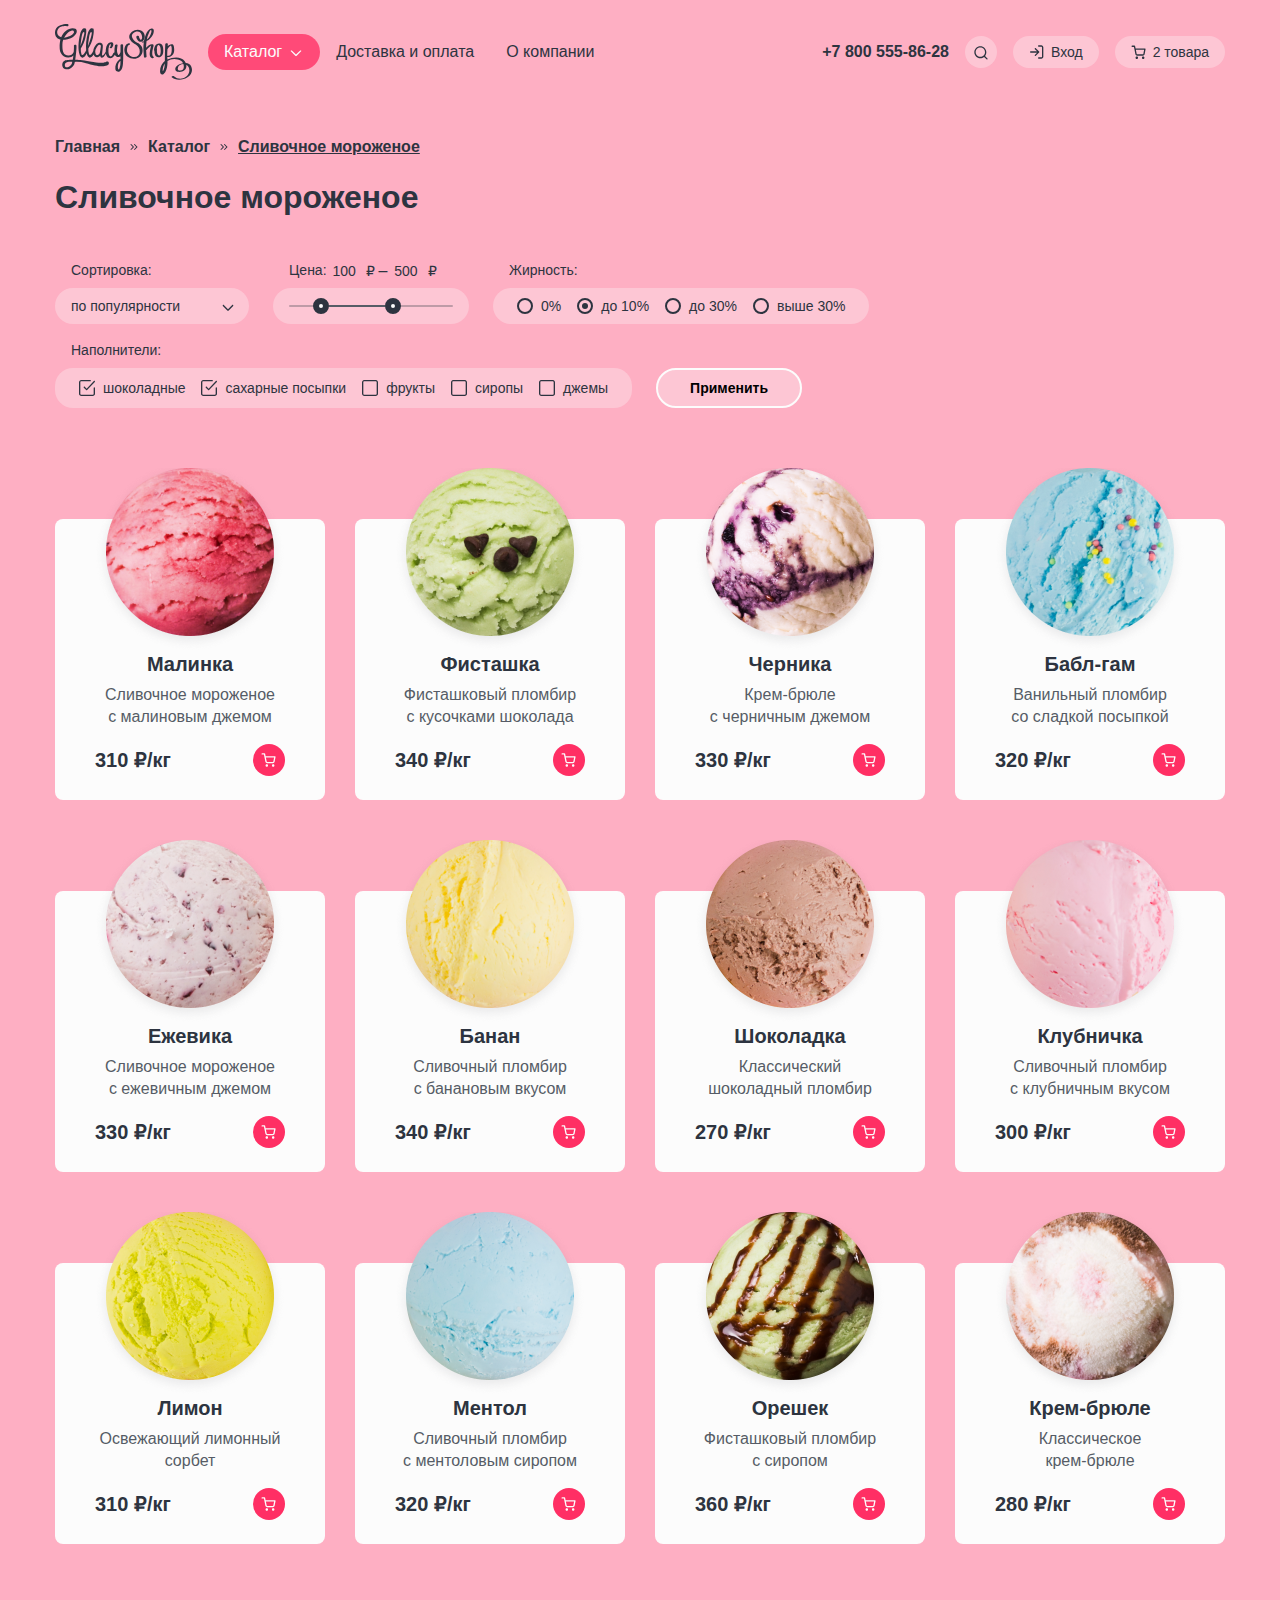
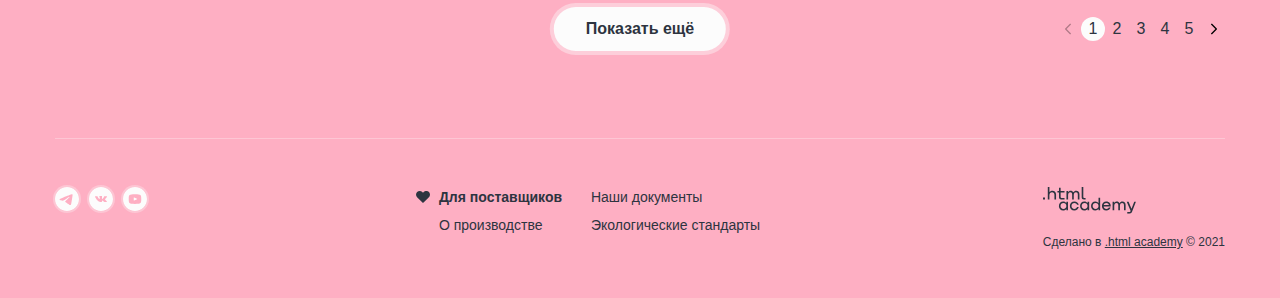
==== commit 60952d86: "Added forms, pop-ups, slider" ====
--- a/catalog.html
+++ b/catalog.html
@@ -73,80 +73,110 @@
     <section class="catalog-products">
       <h2 class="visually-hidden">Список товаров с фильтрами</h2>
       <form class="catalog-filter" action="https://echo.htmlacademy.ru/" method="get">
-        <div class="catalog-filter-group">
+        <div class="catalog-filter-group catalog-select">
           <label class="catalog-filter-title label-text" for="sorting">Сортировка:</label>
-          <select class="select-control" id="sorting">
+          <select class="select-control label-text" id="sorting" aria-label="Сортировка">
             <option value="popular">по популярности</option>
             <option value="cheap">сначала дешёвое</option>
             <option value="expensive">сначала дорогое</option>
           </select>
         </div>
-        <!-- строки 68-73 - временная разметка для input type="range"-->
-        <div class="catalog-filter-group">
-          <label class="catalog-filter-title label-text" for="cost">Цена:
-            <span class="label-text range-start">100 &#8381;</span>&nbsp;&mdash;&nbsp;<span class="label-text range-start">500 &#8381;</span>
-          </label>
-          <input type="range" id="cost" name="cost" min="0" max="900" value="200" step="10">
-        </div>
+        <fieldset class="catalog-filter-group">
+          <div class="catalog-filter-price">
+            <legend class="catalog-filter-title label-text">Цена:</legend>
+            <div class="range-wrapper-inputs">
+              <label class="subcatalog-filter-label">
+                <span class="visually-hidden">от</span>
+                <input class="range-input" type="number" value="100" name="min-price">₽
+              </label>
+              &ndash;
+              <label class="subcatalog-filter-label">
+                <span class="visually-hidden">до</span>
+                <input class="range-input" type="number" value="500" name="max-price" style="width: 37px">₽
+              </label>
+            </div>
+          </div>
+          <div class="range">
+            <div class="range-scale">
+              <div class="range-bar" style="left: 40px; width: 56px">
+                <button class="btn btn-icon range-toggle toggle-min">
+                  <span class="visually-hidden">Изменить минимальную цену.</span>
+                </button>
+                <button class="btn btn-icon range-toggle toggle-max">
+                  <span class="visually-hidden">Изменить максимальную цену.</span>
+                </button>
+              </div>
+            </div>
+          </div>
+        </fieldset>
         <fieldset class="catalog-filter-group">
           <legend class="catalog-filter-title label-text">Жирность:</legend>
           <ul class="catalog-filter-list">
             <li class="catalog-filter-item">
               <label class="catalog-label label-text">
                 <input class="catalog-input" type="radio" name="fatness" value="0">
-                0 %
+                <span class="control-mark"></span>
+                0%
               </label>
             </li>
             <li class="catalog-filter-item">
               <label class="catalog-label label-text">
                 <input class="catalog-input" type="radio" name="fatness" value="to10" checked>
-                дo 10 %
+                <span class="control-mark"></span>
+                дo 10%
               </label>
             </li>
             <li class="catalog-filter-item">
               <label class="catalog-label label-text">
                 <input class="catalog-input" type="radio" name="fatness" value="to30">
-                дo 30 %
+                <span class="control-mark"></span>
+                дo 30%
               </label>
             </li>
             <li class="catalog-filter-item">
               <label class="catalog-label label-text">
                 <input class="catalog-input" type="radio" name="fatness" value="above30">
-                выше 30 %
+                <span class="control-mark"></span>
+                выше 30%
               </label>
             </li>
           </ul>
         </fieldset>
-        <fieldset class="catalog-filter-group">
+        <fieldset class="catalog-filter-group fill">
           <legend class="catalog-filter-title label-text">Наполнители:</legend>
-          <ul class="catalog-filter-list">
+          <ul class="catalog-filter-list fill">
             <li class="catalog-filter-item">
               <label class="catalog-label label-text">
                 <input class="catalog-input" type="checkbox" name="choco" checked>
+                <span class="control-mark-checkbox"></span>
                 шоколадные
               </label>
             </li>
             <li class="catalog-filter-item">
               <label class="catalog-label label-text">
                 <input class="catalog-input" type="checkbox" name="sugar" checked>
+                <span class="control-mark-checkbox"></span>
                 сахарные посыпки
               </label>
             </li>
             <li class="catalog-filter-item">
               <label class="catalog-label label-text">
                 <input class="catalog-input" type="checkbox" name="fruits">
+                <span class="control-mark-checkbox"></span>
                 фрукты
               </label>
             </li>
             <li class="catalog-filter-item">
               <label class="catalog-label label-text">
                 <input class="catalog-input" type="checkbox" name="syrups">
+                <span class="control-mark-checkbox"></span>
                 сиропы
               </label>
             </li>
             <li class="catalog-filter-item">
               <label class="catalog-label label-text">
                 <input class="catalog-input" type="checkbox" name="jams">
+                <span class="control-mark-checkbox"></span>
                 джемы
               </label>
             </li>
--- a/assets/styles/styles.css
+++ b/assets/styles/styles.css
@@ -96,6 +96,7 @@
   background-color: #FCFCFC;
   margin: 0;
   transition: all 0.2s;
+  cursor: pointer;
 }
 
 .btn-primary {
@@ -307,6 +308,11 @@
   line-height: 24px;
 }
 
+.head-text-xs {
+  font-size: 18px;
+  line-height: 22px;
+}
+
 .section-index:not(:last-child) {
   margin-bottom: 80px;
 }
@@ -317,6 +323,7 @@
   justify-content: space-between;
   align-items: center;
   padding: 24px 0;
+  margin-bottom: 21px;
 }
 
 .navigation {
@@ -403,7 +410,7 @@
 }
 
 .navigation-user-link {
-  padding: 8px 16px;
+  padding: 6px 16px;
   display: block;
   color: #2D3440; /* basic/extra-dark */
   text-decoration: none;
@@ -539,10 +546,12 @@
 
 .slider-item-heading {
   width: 470px;
+  margin: 0 0 24px;
 }
 
 .slider-item-text {
   width: 430px;
+  margin: 0 0 48px;
 }
 
 .slider-footer {
@@ -671,7 +680,7 @@
 /* catalog (section) */
 .catalog-heading {
   width: 527px;
-  margin: 0 auto 56px;
+  margin: 0 auto 107px;
   text-align: center;
 }
 
@@ -681,7 +690,7 @@
   margin: 0;
   display: grid;
   grid-template-columns: repeat(4, 270px);
-  gap: 40px 30px;
+  gap: 91px 30px;
 }
 
 .card {
@@ -710,6 +719,9 @@
   text-decoration: none;
 }
 
+.card-image {
+  margin-top: -51px;
+}
 .card-image img {
   width: 100%;
   height: auto;
@@ -833,6 +845,10 @@
 }
 
 /* info */
+.info .flex-container {
+  align-items: stretch;
+}
+
 .info-item {
   width: 570px;
 }
@@ -875,7 +891,7 @@
 .subscribe-inner {
   background-color: #ffffff;
   border-radius: 16px;
-  padding: 26px;
+  padding: 26px 26px 30px;
 }
 
 .subscribe-text {
@@ -884,7 +900,59 @@
   color: #565C66; /* basic/dark */
 }
 
-/* delivery */
+.subscribe-form {
+  display: grid;
+  grid-template-columns: 332px 1fr;
+  gap: 18px;
+}
+
+.subscribe-form-item {
+  margin: 0;
+  padding: 0;
+}
+
+.subscribe-form-item input {
+  width: 100%;
+}
+
+.main-input {
+  margin: 0;
+  font: inherit;
+  line-height: 20px;
+  padding: 14px 16px;
+  box-shadow: inset 0px 0px 0px 1px #B9B9B9;
+  border: none;
+  border-radius: 4px;
+  color: #2D3440;
+}
+
+.main-input::placeholder {
+  color: #B9B9B9;
+}
+
+.main-input:hover {
+  box-shadow: inset 0px 0px 0px 1px #2D3440;
+}
+
+.main-input:focus {
+  box-shadow: inset 0px 0px 0px 2px #2D3440;
+  outline: none;
+}
+
+.main-input:invalid {
+  box-shadow: inset 0px 0px 0px 1px #EA5454;
+}
+
+.main-input:invalid:hover {
+  box-shadow: inset 0px 0px 0px 2px #EA5454;
+}
+
+.main-input:disabled {
+  box-shadow: inset 0px 0px 0px 1px #B9B9B9;
+  background-color: #E7E7E7;
+}
+
+  /* delivery */
 .delivery .flex-container {
   align-items: center;
 }
@@ -1048,7 +1116,7 @@
   align-self: flex-start;
   display: grid;
   gap: 8px 24px;
-  grid-template-columns: 150px 182px;
+  grid-template-columns: 152px 184px;
 }
 
 .footer-links a {
@@ -1135,7 +1203,7 @@
 }
 
 .catalog-filter {
-  margin-bottom: 44px;
+  margin-bottom: 95px;
 }
 
 .main-catalog .catalog-heading {
@@ -1155,9 +1223,9 @@
 .catalog-pagination-item {
   width: 24px;
   position: relative;
-}
-
-/* Здесь беспокоит, что у li с цифрой "1" сбита центровка, он не посередине псевдоэлемента находится, непонятно, почему */
+  text-align: center;
+}
+
 .catalog-pagination-item::before {
   content: '';
   width: 24px;
@@ -1226,7 +1294,6 @@
 .catalog-filter ul {
   list-style: none;
   margin: 0;
-  padding: 0;
 }
 
 .catalog-controls {
@@ -1249,6 +1316,7 @@
   color: #2D3440; /* basic/extra-dark */
   display: block;
   padding: 2px 7px;
+  text-align: center;
 }
 
 .pagination-show-more {
@@ -1257,3 +1325,708 @@
   left: 50%;
   transform: translate(-50%, -50%);
 }
+
+/*CATALOG-FILTER*/
+.catalog-filter {
+  display: flex;
+  flex-wrap: wrap;
+}
+
+.catalog-filter-group {
+  display: flex;
+  flex-direction: column;
+  border: none;
+  padding: 0;
+  margin: 0 24px 16px 0;
+}
+
+.catalog-filter-title {
+  padding: 0;
+  padding-left: 16px;
+  margin-bottom: 8px;
+}
+
+.catalog-filter-group label{
+  margin-bottom: 8px;
+}
+
+.select-control {
+  color: #2D3440;
+  background-color: rgba(252, 252, 252, 0.3);
+  padding: 8px 63px 8px 16px;
+  border: none;
+  border-radius: 20px;
+  appearance: none;
+  background-image: url("../icons/arrow-down.svg");
+  background-repeat: no-repeat;
+  background-position: right 13px center;
+}
+
+.select-control:hover {
+  background-color: rgba(252, 252, 252, 0.5);
+}
+
+.select-control:focus {
+  background-color: rgba(252, 252, 252, 0.4);
+  box-shadow: inset 0px 0px 0px 2px #FCFCFC;
+  outline: none;
+}
+
+.range {
+  background-color: rgba(252, 252, 252, 0.3);
+  padding: 17px 16px;
+  border: none;
+  border-radius: 20px;
+  width: 196px;
+}
+
+.range-scale {
+  width: 164px;
+  position: relative;
+  height: 2px;
+  background-color: rgba(45, 57, 64, 0.3);
+  border-radius: 1px;
+}
+
+.range-bar {
+  position: absolute;
+  height: 2px;
+  background-color: #565C66;
+}
+
+.range-toggle {
+  position: absolute;
+  width: 16px;
+  height: 16px;
+  background-color: #FCFCFC;
+  border: 6px solid #2D3440;
+  border-radius: 50%;
+  cursor: pointer;
+}
+
+.range-toggle:hover {
+  background-color: #2D3440;
+  border: 6px solid #FCFCFC;
+}
+
+.range-toggle:active {
+  background-color: #2D3440;
+}
+
+.range-toggle:focus {
+  background-color: #2D3440;
+  border: 6px solid #FCFCFC;
+  box-shadow: 0 0 0 2px #2D3440;
+}
+
+.toggle-min {
+  top: -7px;
+  left: -16px;
+}
+
+.toggle-max {
+  top: -7px;
+  right: -16px;
+}
+.range-wrapper-inputs {
+  display: flex;
+}
+
+.catalog-filter-label {
+  display: flex;
+  margin-right: 5px;
+}
+
+.range-input {
+  width: 35px;
+  padding: 0 2px;
+  margin-right: 4px;
+  color: #2D3440;
+  font-size: 14px;
+  text-align: center;
+  background-color: transparent;
+  border: none;
+  appearance: textfield;
+}
+
+.range-input::-webkit-outer-spin-button,
+.range-input::-webkit-inner-spin-button {
+  appearance: none;
+  margin: 0;
+}
+
+.catalog-filter-text {
+  margin: 0;
+  padding: 0;
+}
+
+.catalog-filter-group .subcatalog-filter-label {
+  padding: 0;
+  margin: 0;
+  margin-right: 4px;
+  font-size: 14px;
+}
+
+.catalog-filter-price {
+  display: flex;
+}
+
+.catalog-filter-list {
+  display: flex;
+  background-color: rgba(252, 252, 252, 0.3);
+  border-radius: 18px;
+  padding: 8px 24px;
+}
+
+.catalog-filter-list.fill {
+  padding: 10px 24px;
+}
+
+.control-mark {
+  position: relative;
+  display: block;
+  width: 16px;
+  height: 16px;
+  border-radius: 50%;
+  border: 2px solid #2D3440;
+  margin-right: 8px;
+}
+
+.control-mark-checkbox {
+  width: 16px;
+  height: 16px;
+  mask-image: url("../icons/checkbox.svg");
+  -webkit-mask-image: url("../icons/checkbox.svg");
+  background-color: #2D3440;
+  background-repeat: no-repeat;
+  background-position: 50% 50%;
+  vertical-align: middle;
+  margin-right: 8px;
+}
+
+.catalog-input {
+  display: none;
+}
+
+.catalog-filter-list .catalog-label {
+  display: flex;
+  align-items: center;
+  margin: 0;
+}
+
+.catalog-filter-item:not(:last-child) {
+  margin-right: 16px;
+}
+
+.catalog-filter-item:hover .control-mark {
+  border: 2px solid #FCFCFC;
+}
+
+.catalog-filter-item:disabled .control-mark {
+  opacity: 0.5;
+}
+
+.catalog-input[type="radio"]:checked + .control-mark::before {
+  content: '';
+  width: 6px;
+  height: 6px;
+  border-radius: 50%;
+  background-color: #2D3440;
+  position: absolute;
+  top: 50%;
+  left: 50%;
+  transform: translate(-50%, -50%);
+}
+
+.catalog-input[type="radio"]:checked:hover + .control-mark::before {
+  background-color: #FCFCFC;
+}
+
+.catalog-input[type="radio"]:disabled + .control-mark {
+  opacity: 0.4;
+  pointer-events: none;
+}
+
+.catalog-input[type="radio"]:disabled + .control-mark::before {
+  opacity: 0.4;
+  pointer-events: none;
+}
+
+.catalog-input[type="checkbox"]:checked + .control-mark-checkbox {
+  mask-image: url("../icons/checkbox-on.svg");
+  -webkit-mask-image: url("../icons/checkbox-on.svg");
+}
+
+.catalog-input[type="checkbox"]:hover + .control-mark-checkbox {
+  background-color: #FCFCFC;
+}
+
+.catalog-input[type="checkbox"]:checked:hover + .control-mark-checkbox {
+  background-color: #FCFCFC;
+}
+
+.catalog-input[type="checkbox"]:disabled + .control-mark-checkbox {
+  opacity: 0.4;
+  pointer-events: none;
+}
+
+.catalog-filter button {
+  align-self: flex-end;
+  margin-bottom: 16px;
+}
+
+/*modal*/
+.modal-container {
+  position: fixed;
+  top: 0;
+  left: 0;
+  display: flex;
+  width: 100%;
+  height: 100%;
+  background-color: rgba(45, 52, 64, 0.3);
+}
+
+.modal {
+  position: relative;
+  margin: auto;
+  padding: 64px 64px 66px;
+  background-color: #FCFCFC;
+}
+
+.modal-feedback {
+  width: 570px;
+  border-radius: 8px;
+  box-shadow: 0px 15px 40px rgba(45, 52, 64, 0.12);
+}
+
+.modal-close-button {
+  position: absolute;
+  padding: 0;
+  width: 20px;
+  height: 20px;
+  top: 32px;
+  right: 32px;
+  background-color: #ffffff;
+  border: none;
+  background-image: url("../icons/close.svg");
+  background-repeat: no-repeat;
+  background-position: center;
+  cursor: pointer;
+}
+
+.modal-title {
+  margin: 0 0 32px;
+}
+
+.feedback-form {
+  display: flex;
+  flex-direction: column;
+  align-items: stretch;
+}
+
+.feedback-form .main-input {
+  width: 100%;
+  margin-bottom: 16px;
+}
+
+.feedback-form-item:last-child {
+  margin-bottom: 32px;
+}
+
+.feedback-form button {
+  align-self: flex-end;
+}
+
+.feedback-form-item textarea {
+  height: 149px;
+}
+
+.modal-container-close {
+  display: none;
+}
+
+/*popover basket*/
+.navigation-user-item {
+  position: relative;
+}
+.popover {
+  width: 441px;
+  padding: 48px;
+  background-color: #FCFCFC;
+  color: #2D3440;
+  min-height: 96px;
+  box-shadow: 0 15px 40px rgba(45, 52, 64, 0.12);
+  border-radius: 4px;
+  position: absolute;
+  top: 40px;
+  right: 0;
+  z-index: 1;
+}
+
+.popover-basket {
+  padding: 48px;
+  display: none;
+}
+
+.popover-login {
+  width: 420px;
+  padding: 48px 48px 52px;
+  display: none;
+}
+
+.popover-search {
+  width: 356px;
+  padding: 24px 16px;
+  display: none;
+}
+
+.navigation-item {
+  position: relative;
+}
+
+.popover-submenu {
+  width: 135px;
+  padding: 8px 0;
+  top: 44px;
+  left: 0;
+  display: none;
+}
+
+.popover-title {
+  margin: 0 0 32px;
+}
+
+.basket-product-list {
+  padding: 0;
+  margin: 0;
+}
+
+.basket-grid-container {
+  display: grid;
+  grid-template-columns: 226px 103px 1fr;
+}
+
+.basket-item:not(:last-child) {
+  margin-bottom: 24px;
+}
+
+.basket-item:last-child {
+  margin-bottom: 32px;
+}
+
+.basket-item-image {
+  width: 46px;
+  height: 46px;
+  border-radius: 50%;
+  float: left;
+  margin-right: 16px;
+}
+
+.basket-item-image img {
+  display: block;
+  width: 100%;
+  height: auto;
+}
+
+.basket-item-text {
+  display: flex;
+  flex-direction: column;
+
+}
+
+.basket-item-name {
+  margin: 0 0 4px;
+}
+
+.basket-item-details {
+  color: #B9B9B9;
+  margin: 0;
+}
+
+.basket-item-price {
+  margin: 0;
+  align-self: center;
+}
+
+.btn-delete-item {
+  width: 16px;
+  height: 16px;
+  background-image: url("../icons/btn-delete-item.svg");
+  background-position: center;
+  background-repeat: no-repeat;
+  align-self: center;
+}
+
+.basket-footer {
+  padding-top: 32px;
+  display: flex;
+  justify-content: space-between;
+  align-items: center;
+  border-top: 1px solid #E7E7E7;
+}
+
+.basket-total-price {
+  margin: 0;
+}
+
+.login-form-item:not(:last-child) {
+  margin: 0 0 16px;
+}
+
+.login-form-item:last-child {
+  margin: 0 0 32px;
+}
+
+.login-form-item input {
+  width: 100%;
+}
+
+.login-form-item input::placeholder {
+  color: #2D3440;
+}
+
+.login-form-footer {
+  display: flex;
+  align-items: flex-end;
+  margin-top: 32px;
+}
+
+.login-links {
+  display: flex;
+  flex-direction: column;
+}
+
+.login-link {
+  text-decoration: underline;
+  color: #2D3440;
+  display: block;
+}
+
+.login-link:not(:last-child) {
+  margin-bottom: 4px;
+}
+
+.btn-login {
+  margin-right: 23px;
+}
+
+.search-form-item {
+  margin: 0;
+  position: relative;
+}
+
+.search-input {
+  width: 100%;
+  color: #2D3440;
+}
+
+.search-input:focus {
+  box-shadow: inset 0px 0px 0px 1px #B9B9B9;
+}
+
+.btn-delete-text {
+  content: "";
+  width: 16px;
+  height: 16px;
+  background-image: url("../icons/btn-delete-text.svg");
+  background-repeat: no-repeat;
+  background-position: center;
+  opacity: 0.4;
+  position: absolute;
+  right: 13px;
+  top: 50%;
+  transform: translateY(-50%);
+  display: none;
+}
+
+.search-input:not(:placeholder-shown) + .btn-delete-text {
+  display: block;
+}
+
+.submenu-list {
+  margin: 0;
+  padding: 0;
+  list-style: none;
+}
+
+.submenu-item {
+  text-decoration: none;
+  color: #2D3440;
+  display: block;
+  padding: 6px 0 6px 16px;
+}
+
+.submenu-item:hover {
+  background-color: #FFCBD8;
+}
+
+.submenu-item:active {
+  background-color: #FF7799;
+}
+
+.submenu-item:focus {
+  background-color: #FF4A78;
+  color: #FCFCFC;
+}
+
+.submenu-item-new {
+  padding: 8px 0 8px 16px;
+}
+
+.divider {
+  width: 100%;
+  height: 8px;
+  position: relative;
+}
+.divider::after {
+  content: "";
+  background-color: #B9B9B9;
+  width: 103px;
+  height: 1px;
+  position: absolute;
+  top: 3px;
+  left: 16px;
+}
+
+
+
+.slider-content {
+  position: relative;
+}
+
+.slider-items {
+  display: flex;
+  align-items: center;
+  margin: 0;
+  padding: 0;
+}
+
+.slider-item {
+  flex: none;
+  display: flex;
+  align-items: center;
+  margin-right: 40px;
+  width: 100px;
+  /*outline: 2px solid green;*/
+}
+
+.slider-item:last-child {
+  margin-right: 0;
+}
+
+.slider-item-description {
+  display: none;
+  margin-right: 20px;
+  width: 100px;
+}
+
+.slider-item-image {
+  flex: none;
+  width: 100px;
+  opacity: 0.4;
+}
+
+.slider-item-image img {
+  display: block;
+  width: 100%;
+  height: 100%;
+  object-fit: contain;
+  object-position: center;
+}
+
+.slider-item.active {
+  order: -1;
+  flex-grow: 1;
+  margin-right: 50px;
+}
+
+.slider-item.active .slider-item-description {
+  display: block;
+}
+
+.slider-item-image {
+  width: 100px;
+  height: 150px;
+  position: relative;
+}
+
+.slider-item-image::after {
+  content: '';
+  width: 100px;
+  height: 100px;
+  border-radius: 50%;
+  background-color: #FFCBD8;
+  position: absolute;
+  z-index: -1;
+  top: 25px;
+  left: 0;
+}
+
+.slider-item.active .slider-item-image {
+  width: 328px;
+  height: 507px;
+  opacity: 1;
+  position: relative;
+}
+
+.slider-item.active .slider-item-image::after {
+  content: '';
+  width: 328px;
+  height: 328px;
+  border-radius: 50%;
+  background-color: #FFCBD8;
+  position: absolute;
+  z-index: -1;
+  top: 100px;
+  left: 0;
+}
+
+.slider-arrow.prev {
+  margin-right: 287px;
+}
+
+.slider-arrows {
+  position: absolute;
+  top: 50%;
+  right: 270px;
+  transform: translateY(-50%);
+}
+
+.tooltip {
+  position: relative;
+}
+
+.tooltip-text {
+  background-color: #FCFCFC;
+  color: #565C66;
+  font-size: 12px;
+  line-height: 16px;
+  font-weight: normal;
+  text-transform: none;
+  border: 1px solid #B9B9B9;
+  border-radius: 2px;
+  padding: 10px 8px;
+  width: 162px;
+  position: absolute;
+  top: -12px;
+  left: 22px;
+  display: none;
+  box-shadow: 0 2px 12px rgba(173, 152, 143, 0.18);
+}
+
+.btn-tooltip:hover + .tooltip-text {
+  display: block;
+}
+
+.tooltip-text:after {
+  content:'';
+  width: 10px;
+  height: 10px;
+  background-color: #FCFCFC;
+  border-top: 1px solid #B9B9B9;
+  border-left: 1px solid #B9B9B9;
+  position:absolute;
+  transform: rotate(-45deg);
+  top: 16px;
+  left: -6px;
+}
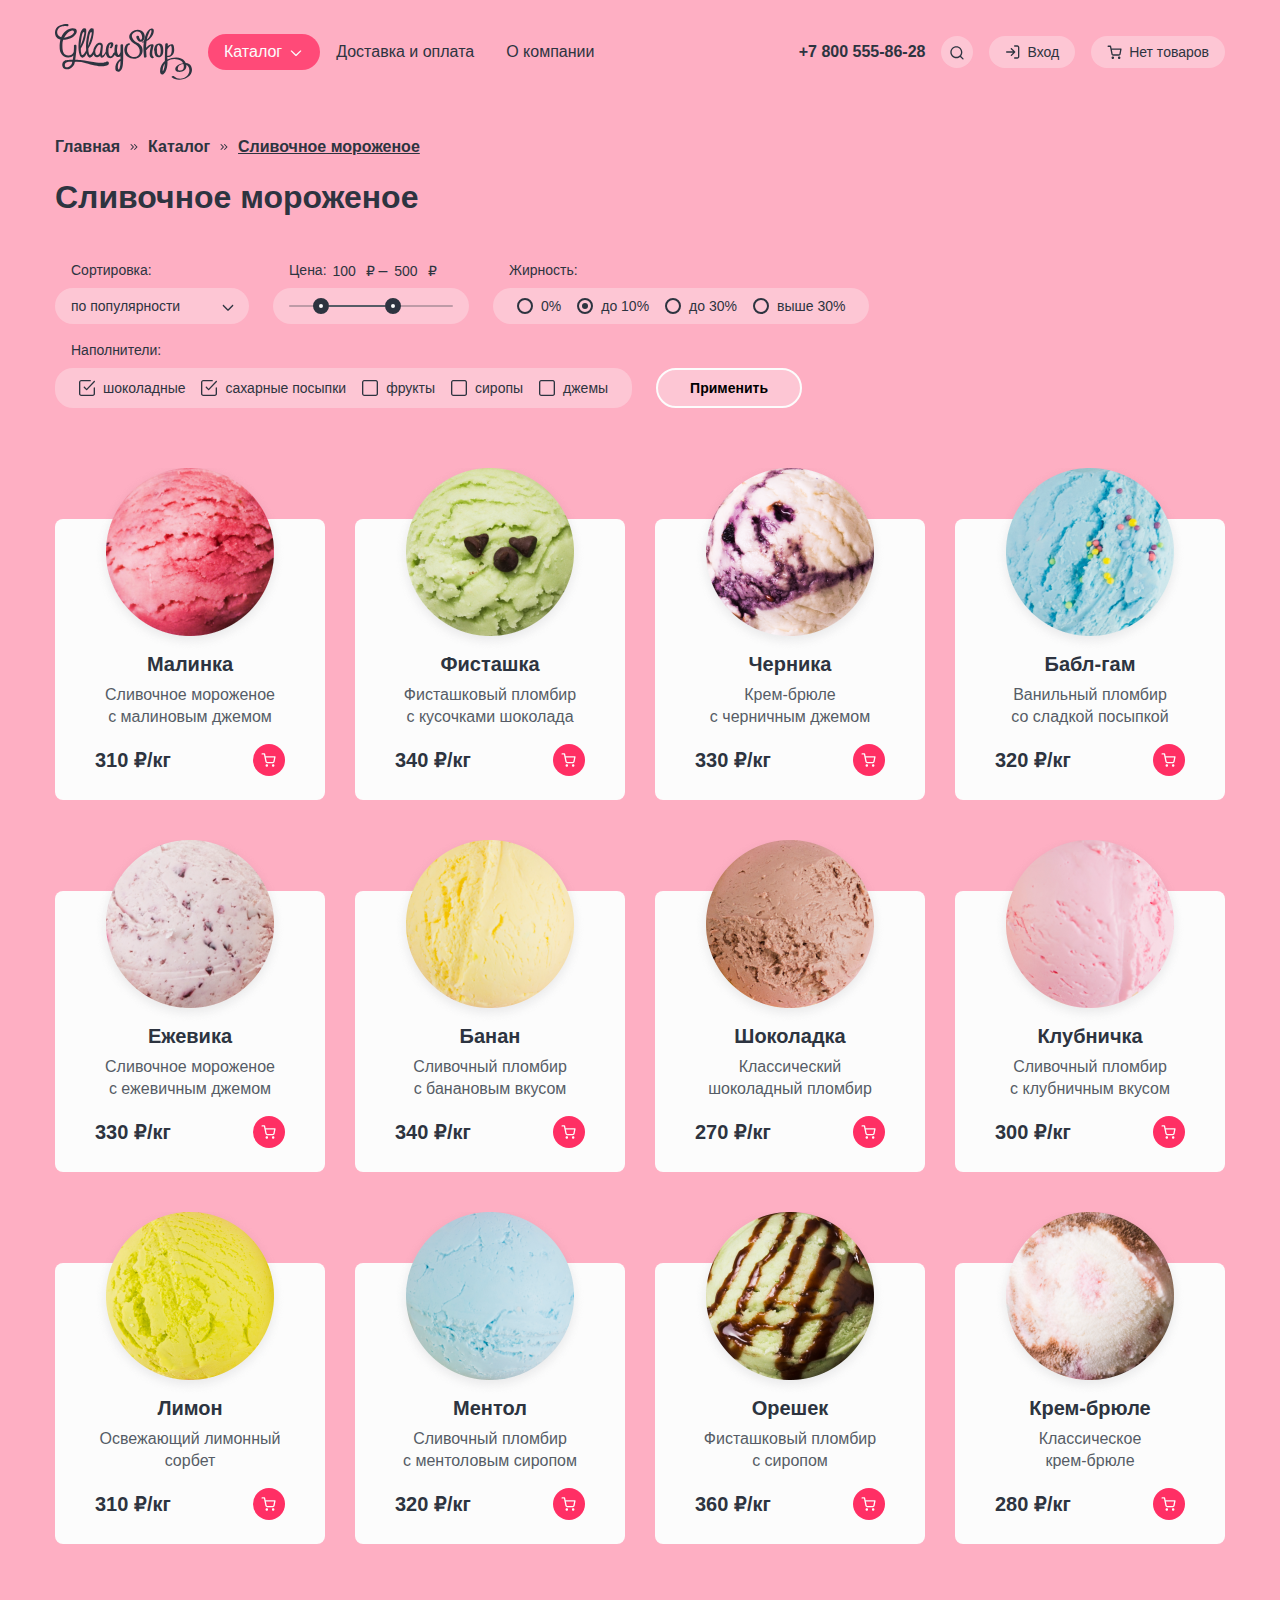
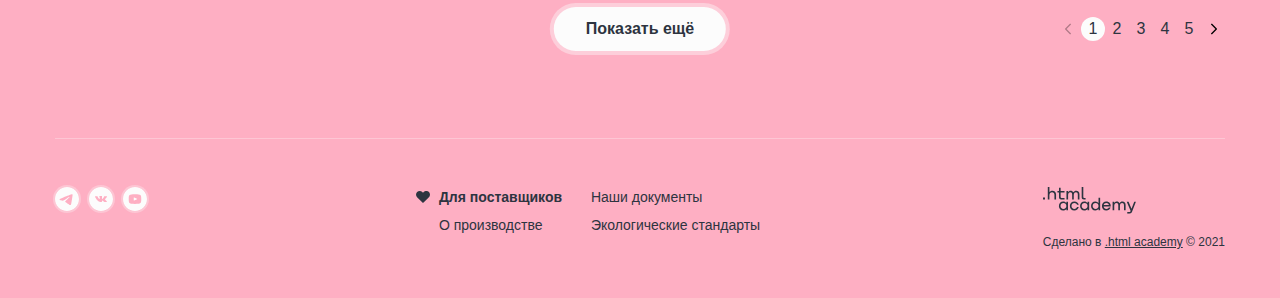
==== commit 0dda0acc: "Fixed button's type, form, decorative elements" ====
--- a/catalog.html
+++ b/catalog.html
@@ -33,7 +33,7 @@
         <a class="telephone main-text-small text-bold" href="tel:+78005558628">+7 800 555-86-28</a>
       </div>
       <div class="navigation-user-item">
-        <button class="navigation-user-link btn btn-icon btn-link"><span class="visually-hidden">Поиск</span>
+        <button class="navigation-user-link btn btn-icon btn-link" type="submit"><span class="visually-hidden">Поиск</span>
           <svg aria-hidden="true" focusable="false" width="16" height="17" viewBox="0 0 16 17" fill="none" xmlns="http://www.w3.org/2000/svg">
             <path fill-rule="evenodd" clip-rule="evenodd" d="M2.66329 8.18794C2.66329 5.61061 4.75263 3.52128 7.32996 3.52128C9.90729 3.52128 11.9966 5.61061 11.9966 8.18794C11.9966 9.44522 11.4994 10.5864 10.6909 11.4255C10.6681 11.443 10.6461 11.4623 10.6252 11.4832C10.6043 11.5041 10.585 11.5261 10.5675 11.5489C9.72835 12.3574 8.58722 12.8546 7.32996 12.8546C4.75263 12.8546 2.66329 10.7653 2.66329 8.18794ZM11.0751 12.8759C10.0486 13.697 8.74662 14.1879 7.32996 14.1879C4.01625 14.1879 1.32996 11.5017 1.32996 8.18794C1.32996 4.87423 4.01625 2.18794 7.32996 2.18794C10.6437 2.18794 13.33 4.87423 13.33 8.18794C13.33 9.60463 12.839 10.9066 12.0179 11.9331L14.468 14.3832C14.7284 14.6436 14.7284 15.0657 14.468 15.326C14.2077 15.5864 13.7855 15.5864 13.5252 15.326L11.0751 12.8759Z" fill="currentColor"/>
           </svg>
@@ -51,7 +51,12 @@
           <svg aria-hidden="true" focusable="false" width="16" height="17" viewBox="0 0 16 17" fill="none" xmlns="http://www.w3.org/2000/svg">
             <path fill-rule="evenodd" clip-rule="evenodd" d="M1.16667 2.10794C0.798477 2.10794 0.5 2.40642 0.5 2.77461C0.5 3.1428 0.798477 3.44127 1.16667 3.44127H2.93794L3.40537 5.77666C3.40821 5.79461 3.41176 5.81232 3.416 5.82976L4.38338 10.6631L4.3835 10.6637C4.46706 11.0837 4.69562 11.4609 5.02921 11.7295C5.36111 11.9967 5.77595 12.1393 6.20183 12.1328H11.8225C12.2484 12.1393 12.6633 11.9967 12.9952 11.7295C13.3289 11.4608 13.5575 11.0833 13.641 10.6631L13.641 10.6631L13.642 10.6581L14.5691 5.79666C14.6063 5.60149 14.5545 5.39989 14.4279 5.24681C14.3012 5.09372 14.1129 5.00511 13.9142 5.00511H4.61072L4.1381 2.64377C4.07574 2.3322 3.80215 2.10794 3.4844 2.10794H1.16667ZM5.69098 10.4024L4.87759 6.33844H13.1084L12.3328 10.4053C12.31 10.5178 12.2485 10.6188 12.1591 10.6909C12.0691 10.7633 11.9565 10.8018 11.841 10.7996L11.841 10.7994H11.8282H6.19614V10.7993L6.18337 10.7996C6.06787 10.8018 5.95528 10.7633 5.8653 10.6909C5.77531 10.6184 5.71368 10.5166 5.69117 10.4033L5.69098 10.4024ZM4.55739 14.3634C4.55739 13.6754 5.1151 13.1177 5.80307 13.1177C6.49105 13.1177 7.04876 13.6754 7.04876 14.3634C7.04876 15.0513 6.49105 15.6091 5.80307 15.6091C5.1151 15.6091 4.55739 15.0513 4.55739 14.3634ZM10.9307 14.3634C10.9307 13.6754 11.4884 13.1177 12.1764 13.1177C12.8644 13.1177 13.4221 13.6754 13.4221 14.3634C13.4221 15.0513 12.8644 15.6091 12.1764 15.6091C11.4884 15.6091 10.9307 15.0513 10.9307 14.3634Z" fill="currentColor"/>
           </svg>
-          2 товара<span class="visually-hidden">Корзина</span></a>
+          Нет товаров<span class="visually-hidden">Корзина</span></a>
+        <div class="popover popover-basket popover-basket-empty">
+          <div class="popover-content">
+            <h2 class="popover-title head-text-medium">Ваша корзина пока пуста</h2>
+          </div>
+        </div>
       </div>
     </div>
   </header>
@@ -83,7 +88,7 @@
         </div>
         <fieldset class="catalog-filter-group">
           <div class="catalog-filter-price">
-            <legend class="catalog-filter-title label-text">Цена:</legend>
+            <span class="catalog-filter-title label-text">Цена:</span>
             <div class="range-wrapper-inputs">
               <label class="subcatalog-filter-label">
                 <span class="visually-hidden">от</span>
@@ -99,10 +104,10 @@
           <div class="range">
             <div class="range-scale">
               <div class="range-bar" style="left: 40px; width: 56px">
-                <button class="btn btn-icon range-toggle toggle-min">
+                <button class="btn btn-icon range-toggle toggle-min" type="button">
                   <span class="visually-hidden">Изменить минимальную цену.</span>
                 </button>
-                <button class="btn btn-icon range-toggle toggle-max">
+                <button class="btn btn-icon range-toggle toggle-max" type="button">
                   <span class="visually-hidden">Изменить максимальную цену.</span>
                 </button>
               </div>
--- a/assets/styles/styles.css
+++ b/assets/styles/styles.css
@@ -1645,10 +1645,11 @@
   display: none;
 }
 
-/*popover basket*/
+/*popover*/
 .navigation-user-item {
   position: relative;
 }
+
 .popover {
   width: 441px;
   padding: 48px;
@@ -1668,6 +1669,16 @@
   display: none;
 }
 
+.popover-basket-empty {
+  width: 288px;
+  padding: 48px 0;
+}
+
+.popover-basket-empty .popover-title {
+  text-align: center;
+  margin: 0;
+}
+
 .popover-login {
   width: 420px;
   padding: 48px 48px 52px;
@@ -1715,6 +1726,7 @@
 }
 
 .basket-item-image {
+  display: block;
   width: 46px;
   height: 46px;
   border-radius: 50%;
@@ -1731,11 +1743,14 @@
 .basket-item-text {
   display: flex;
   flex-direction: column;
-
 }
 
 .basket-item-name {
+  display: block;
   margin: 0 0 4px;
+  cursor: pointer;
+  text-decoration: none;
+  color: #2D3440;
 }
 
 .basket-item-details {
@@ -1856,6 +1871,10 @@
   padding: 6px 0 6px 16px;
 }
 
+.submenu-list li:nth-child(2) {
+  padding-top: 5px;
+}
+
 .submenu-item:hover {
   background-color: #FFCBD8;
 }
@@ -1870,26 +1889,21 @@
 }
 
 .submenu-item-new {
-  padding: 8px 0 8px 16px;
-}
-
-.divider {
-  width: 100%;
-  height: 8px;
-  position: relative;
-}
-.divider::after {
+  padding: 8px 0 11px 16px;
+  position: relative;
+}
+
+.submenu-item-new::after {
   content: "";
   background-color: #B9B9B9;
   width: 103px;
   height: 1px;
   position: absolute;
-  top: 3px;
+  bottom: -1px;
   left: 16px;
 }
 
-
-
+/*slider*/
 .slider-content {
   position: relative;
 }
@@ -1992,6 +2006,7 @@
   transform: translateY(-50%);
 }
 
+/*tooltip*/
 .tooltip {
   position: relative;
 }
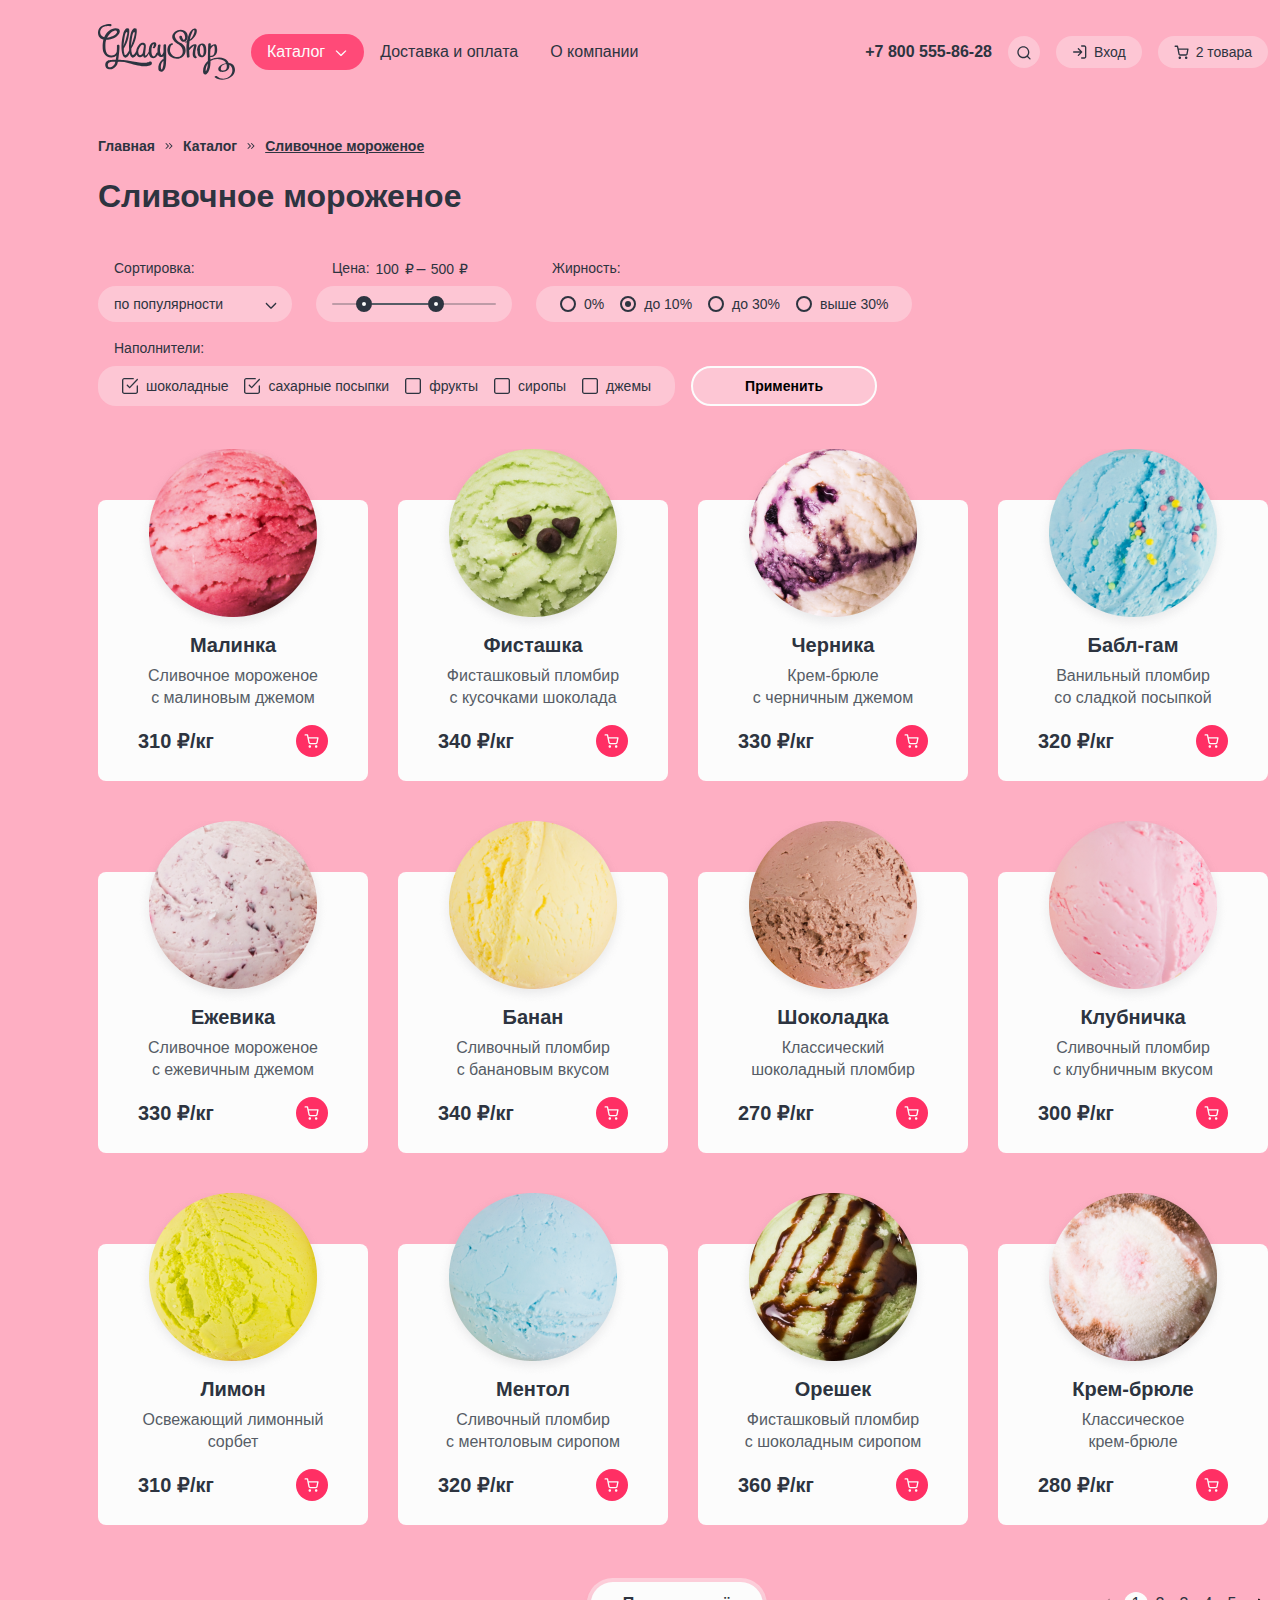
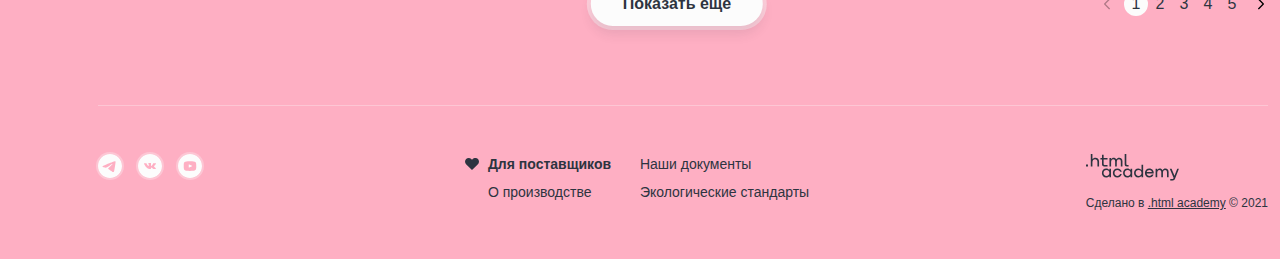
==== commit 8043b0ad: "Merge pull request #10 from iskalinina/master" ====
--- a/catalog.html
+++ b/catalog.html
@@ -5,8 +5,9 @@
   <meta name="viewport" content="width=device-width, initial-scale=1.0">
   <title>Сливочное мороженое</title>
   <link rel="stylesheet" href="assets/styles/styles.css">
+  <link rel="icon" type="image/png" sizes="32x32" href="assets/images/favicon.png">
 </head>
-<body>
+<body class="page-strawberry">
   <header class="wrapper main-header catalog-header">
     <nav class="navigation">
       <a class="logo" href="index.html">
@@ -19,6 +20,17 @@
               <path fill-rule="evenodd" clip-rule="evenodd" d="M1.80812 0.195262C1.54777 -0.0650874 1.12566 -0.0650874 0.865306 0.195262C0.604957 0.455612 0.604957 0.877722 0.865306 1.13807L5.52565 5.79842C5.52771 5.80053 5.52979 5.80264 5.53189 5.80474C5.66259 5.93543 5.83404 6.00052 6.00534 6C6.1753 5.9995 6.34511 5.93441 6.47478 5.80474C6.47687 5.80265 6.47894 5.80056 6.48099 5.79845L11.1414 1.13807C11.4017 0.877722 11.4017 0.455612 11.1414 0.195262C10.881 -0.0650874 10.4589 -0.0650874 10.1986 0.195262L6.00334 4.39048L1.80812 0.195262Z" fill="currentColor"/>
             </svg>
           </a>
+          <div class="popover popover-submenu">
+            <div class="popover-content">
+              <ul class="submenu-list">
+                <li><a class="submenu-item submenu-item-new label-text text-bold" href="#">Новинки</a></li>
+                <li><a class="submenu-item submenu-item-current label-text" href="#">Сливочное</a></li>
+                <li><a class="submenu-item label-text" href="#">Щербеты</a></li>
+                <li><a class="submenu-item label-text" href="#">фруктовый лед</a></li>
+                <li><a class="submenu-item label-text" href="#">Мелорин</a></li>
+              </ul>
+            </div>
+          </div>
         </li>
         <li class="navigation-item">
           <a class="navigation-link  main-text-small" href="#">Доставка и оплата</a>
@@ -38,6 +50,17 @@
             <path fill-rule="evenodd" clip-rule="evenodd" d="M2.66329 8.18794C2.66329 5.61061 4.75263 3.52128 7.32996 3.52128C9.90729 3.52128 11.9966 5.61061 11.9966 8.18794C11.9966 9.44522 11.4994 10.5864 10.6909 11.4255C10.6681 11.443 10.6461 11.4623 10.6252 11.4832C10.6043 11.5041 10.585 11.5261 10.5675 11.5489C9.72835 12.3574 8.58722 12.8546 7.32996 12.8546C4.75263 12.8546 2.66329 10.7653 2.66329 8.18794ZM11.0751 12.8759C10.0486 13.697 8.74662 14.1879 7.32996 14.1879C4.01625 14.1879 1.32996 11.5017 1.32996 8.18794C1.32996 4.87423 4.01625 2.18794 7.32996 2.18794C10.6437 2.18794 13.33 4.87423 13.33 8.18794C13.33 9.60463 12.839 10.9066 12.0179 11.9331L14.468 14.3832C14.7284 14.6436 14.7284 15.0657 14.468 15.326C14.2077 15.5864 13.7855 15.5864 13.5252 15.326L11.0751 12.8759Z" fill="currentColor"/>
           </svg>
         </button>
+        <div class="popover popover-search">
+          <div class="popover-content">
+            <form action="https://echo.htmlacademy.ru/courses" method="get">
+              <p class="search-form-item">
+                <label class="visually-hidden" for="search">Поиск по сайту</label>
+                <input class="search-input main-input" type="text" name="search" id="search" placeholder="Поиск по сайту">
+                <button class="btn btn-icon btn-delete-text" type="reset"></button>
+              </p>
+            </form>
+          </div>
+        </div>
       </div>
       <div class="navigation-user-item">
         <a class="navigation-user-link navigation-link-login label-text" href="#">
@@ -45,13 +68,35 @@
             <path fill-rule="evenodd" clip-rule="evenodd" d="M9 2.52461C9 2.15642 9.29848 1.85794 9.66667 1.85794H12.3333C12.8638 1.85794 13.3725 2.06865 13.7475 2.44373C14.1226 2.8188 14.3333 3.32751 14.3333 3.85794V13.1913C14.3333 13.7217 14.1226 14.2304 13.7475 14.6055C13.3725 14.9806 12.8638 15.1913 12.3333 15.1913H9.66667C9.29848 15.1913 9 14.8928 9 14.5246C9 14.1564 9.29848 13.8579 9.66667 13.8579H12.3333C12.5101 13.8579 12.6797 13.7877 12.8047 13.6627C12.9298 13.5377 13 13.3681 13 13.1913V3.85794C13 3.68113 12.9298 3.51156 12.8047 3.38654C12.6797 3.26151 12.5101 3.19127 12.3333 3.19127H9.66667C9.29848 3.19127 9 2.8928 9 2.52461ZM5.86189 4.71987C6.12224 4.45952 6.54435 4.45952 6.8047 4.71987L10.1338 8.04897C10.1509 8.06579 10.1671 8.08353 10.1824 8.1021C10.2142 8.1409 10.2411 8.18246 10.2628 8.22589C10.3079 8.31575 10.3333 8.41721 10.3333 8.52461C10.3333 8.63323 10.3074 8.73579 10.2613 8.8264C10.241 8.86635 10.2164 8.90469 10.1876 8.94072C10.1708 8.96172 10.1527 8.98169 10.1335 9.0005L6.8047 12.3293C6.54435 12.5897 6.12224 12.5897 5.86189 12.3293C5.60154 12.069 5.60154 11.6469 5.86189 11.3865L8.05715 9.19127H1.66667C1.29848 9.19127 1 8.8928 1 8.52461C1 8.15642 1.29848 7.85794 1.66667 7.85794H8.05715L5.86189 5.66268C5.60154 5.40233 5.60154 4.98022 5.86189 4.71987Z" fill="currentColor"/>
           </svg>
           Вход<span class="visually-hidden">Личный кабинет</span></a>
+        <div class="popover popover-login">
+          <div class="popover-content">
+            <h2 class="popover-title head-text-medium">Личный кабинет</h2>
+            <form  action="https://echo.htmlacademy.ru/courses" method="post">
+              <p class="login-form-item">
+                <label class="visually-hidden" for="email-login">Электронная почта</label>
+                <input class="main-input" type="email" name="email" id="email-login" placeholder="email@example.com" required>
+              </p>
+              <p class="login-form-item">
+                <label class="visually-hidden" for="password">Пароль</label>
+                <input class="main-input" type="password" name="password" id="password" placeholder="&bull;&bull;&bull;&bull;&bull;&bull;" required>
+              </p>
+              <div class="login-form-footer">
+                <button class="btn-login btn btn-secondary" type="submit">Войти</button>
+                <div class="login-links">
+                  <a class="login-link label-text" href="#">Забыли пароль?</a>
+                  <a class="login-link label-text" href="#">Регистрация</a>
+                </div>
+              </div>
+            </form>
+          </div>
+        </div>
       </div>
       <div class="navigation-user-item">
         <a class="navigation-user-link navigation-link-basket label-text" href="#">
           <svg aria-hidden="true" focusable="false" width="16" height="17" viewBox="0 0 16 17" fill="none" xmlns="http://www.w3.org/2000/svg">
             <path fill-rule="evenodd" clip-rule="evenodd" d="M1.16667 2.10794C0.798477 2.10794 0.5 2.40642 0.5 2.77461C0.5 3.1428 0.798477 3.44127 1.16667 3.44127H2.93794L3.40537 5.77666C3.40821 5.79461 3.41176 5.81232 3.416 5.82976L4.38338 10.6631L4.3835 10.6637C4.46706 11.0837 4.69562 11.4609 5.02921 11.7295C5.36111 11.9967 5.77595 12.1393 6.20183 12.1328H11.8225C12.2484 12.1393 12.6633 11.9967 12.9952 11.7295C13.3289 11.4608 13.5575 11.0833 13.641 10.6631L13.641 10.6631L13.642 10.6581L14.5691 5.79666C14.6063 5.60149 14.5545 5.39989 14.4279 5.24681C14.3012 5.09372 14.1129 5.00511 13.9142 5.00511H4.61072L4.1381 2.64377C4.07574 2.3322 3.80215 2.10794 3.4844 2.10794H1.16667ZM5.69098 10.4024L4.87759 6.33844H13.1084L12.3328 10.4053C12.31 10.5178 12.2485 10.6188 12.1591 10.6909C12.0691 10.7633 11.9565 10.8018 11.841 10.7996L11.841 10.7994H11.8282H6.19614V10.7993L6.18337 10.7996C6.06787 10.8018 5.95528 10.7633 5.8653 10.6909C5.77531 10.6184 5.71368 10.5166 5.69117 10.4033L5.69098 10.4024ZM4.55739 14.3634C4.55739 13.6754 5.1151 13.1177 5.80307 13.1177C6.49105 13.1177 7.04876 13.6754 7.04876 14.3634C7.04876 15.0513 6.49105 15.6091 5.80307 15.6091C5.1151 15.6091 4.55739 15.0513 4.55739 14.3634ZM10.9307 14.3634C10.9307 13.6754 11.4884 13.1177 12.1764 13.1177C12.8644 13.1177 13.4221 13.6754 13.4221 14.3634C13.4221 15.0513 12.8644 15.6091 12.1764 15.6091C11.4884 15.6091 10.9307 15.0513 10.9307 14.3634Z" fill="currentColor"/>
           </svg>
-          Нет товаров<span class="visually-hidden">Корзина</span></a>
+          2 товара<span class="visually-hidden">Корзина</span></a>
         <div class="popover popover-basket popover-basket-empty">
           <div class="popover-content">
             <h2 class="popover-title head-text-medium">Ваша корзина пока пуста</h2>
@@ -64,13 +109,13 @@
     <header class="catalog-header">
       <ul class="breadcrumbs">
         <li class="breadcrumbs-item">
-          <a class="breadcrumbs-link text-bold" href="index.html">Главная</a>
+          <a class="breadcrumbs-link label-text text-bold" href="index.html">Главная</a>
         </li>
         <li class="breadcrumbs-item">
-          <a class="breadcrumbs-link text-bold" href="#">Каталог</a>
+          <a class="breadcrumbs-link label-text text-bold" href="#">Каталог</a>
         </li>
         <li class="breadcrumbs-item">
-          <a class="breadcrumbs-link current-link text-bold">Сливочное мороженое</a>
+          <a class="breadcrumbs-link current-link label-text text-bold">Сливочное мороженое</a>
         </li>
       </ul>
       <h1 class="catalog-heading head-text-big text-black">Сливочное мороженое</h1>
@@ -81,14 +126,14 @@
         <div class="catalog-filter-group catalog-select">
           <label class="catalog-filter-title label-text" for="sorting">Сортировка:</label>
           <select class="select-control label-text" id="sorting" aria-label="Сортировка">
-            <option value="popular">по популярности</option>
-            <option value="cheap">сначала дешёвое</option>
-            <option value="expensive">сначала дорогое</option>
+            <option value="popular label-text">по популярности</option>
+            <option value="cheap label-text">сначала дешёвое</option>
+            <option value="expensive label-text">сначала дорогое</option>
           </select>
         </div>
         <fieldset class="catalog-filter-group">
           <div class="catalog-filter-price">
-            <span class="catalog-filter-title label-text">Цена:</span>
+            <p class="catalog-filter-title label-text">Цена:</p>
             <div class="range-wrapper-inputs">
               <label class="subcatalog-filter-label">
                 <span class="visually-hidden">от</span>
@@ -97,7 +142,7 @@
               &ndash;
               <label class="subcatalog-filter-label">
                 <span class="visually-hidden">до</span>
-                <input class="range-input" type="number" value="500" name="max-price" style="width: 37px">₽
+                <input class="range-input" type="number" value="500" name="max-price" style="width: 34px">₽
               </label>
             </div>
           </div>
@@ -193,7 +238,7 @@
         <li class="card">
           <a class="card-link" href="#">
             <div class="card-image">
-              <img src="assets/images/catalog-raspberry.png" width="270" height="184" alt="">
+              <img src="assets/images/catalog-raspberry.png" width="270" height="184" alt="Малиновое мороженое.">
             </div>
             <h3 class="card-heading head-text-small text-bold">Малинка</h3>
           </a>
@@ -210,7 +255,7 @@
         <li class="card">
           <a class="card-link" href="#">
             <div class="card-image">
-              <img src="assets/images/catalog-pistachio.png" width="270" height="184" alt="">
+              <img src="assets/images/catalog-pistachio.png" width="270" height="184" alt="Фисташковое мороженое.">
             </div>
             <h3 class="card-heading head-text-small text-bold">Фисташка</h3>
           </a>
@@ -227,7 +272,7 @@
         <li class="card">
           <a class="card-link" href="#">
             <div class="card-image">
-              <img src="assets/images/catalog-blueberry.png" width="270" height="184" alt="">
+              <img src="assets/images/catalog-blueberry.png" width="270" height="184" alt="Черничное мороженое.">
             </div>
             <h3 class="card-heading head-text-small text-bold">Черника</h3>
           </a>
@@ -244,7 +289,7 @@
         <li class="card">
           <a class="card-link" href="#">
             <div class="card-image">
-              <img src="assets/images/catalog-bubblegum.png" width="270" height="184" alt="">
+              <img src="assets/images/catalog-bubblegum.png" width="270" height="184" alt="Ванильное мороженое с посыпкой.">
             </div>
             <h3 class="card-heading head-text-small text-bold">Бабл-гам</h3>
           </a>
@@ -261,7 +306,7 @@
         <li class="card">
           <a class="card-link" href="#">
             <div class="card-image">
-              <img src="assets/images/catalog-blackberry.png" width="270" height="184" alt="">
+              <img src="assets/images/catalog-blackberry.png" width="270" height="184" alt="Ежевичное мороженое.">
             </div>
             <h3 class="card-heading head-text-small text-bold">Ежевика</h3>
           </a>
@@ -278,7 +323,7 @@
         <li class="card">
           <a class="card-link" href="#">
             <div class="card-image">
-              <img src="assets/images/catalog-banana.png" width="270" height="184" alt="">
+              <img src="assets/images/catalog-banana.png" width="270" height="184" alt="Банановое мороженое.">
             </div>
             <h3 class="card-heading head-text-small text-bold">Банан</h3>
           </a>
@@ -295,7 +340,7 @@
         <li class="card">
           <a class="card-link" href="#">
             <div class="card-image">
-              <img src="assets/images/catalog-choco.png" width="270" height="184" alt="">
+              <img src="assets/images/catalog-choco.png" width="270" height="184" alt="Шоколадное мороженое.">
             </div>
             <h3 class="card-heading head-text-small text-bold">Шоколадка</h3>
           </a>
@@ -312,7 +357,7 @@
         <li class="card">
           <a class="card-link" href="#">
             <div class="card-image">
-              <img src="assets/images/catalog-strawberry.png" width="270" height="184" alt="">
+              <img src="assets/images/catalog-strawberry.png" width="270" height="184" alt="Клубничное мороженое.">
             </div>
             <h3 class="card-heading head-text-small text-bold">Клубничка</h3>
           </a>
@@ -329,7 +374,7 @@
         <li class="card">
           <a class="card-link" href="#">
             <div class="card-image">
-              <img src="assets/images/catalog-lemon.png" width="270" height="184" alt="">
+              <img src="assets/images/catalog-lemon.png" width="270" height="184" alt="Лимонный сорбет.">
             </div>
             <h3 class="card-heading head-text-small text-bold">Лимон</h3>
           </a>
@@ -346,7 +391,7 @@
         <li class="card">
           <a class="card-link" href="#">
             <div class="card-image">
-              <img src="assets/images/catalog-menthol.png" width="270" height="184" alt="">
+              <img src="assets/images/catalog-menthol.png" width="270" height="184" alt="Мороженое с ментоловым сиропом.">
             </div>
             <h3 class="card-heading head-text-small text-bold">Ментол</h3>
           </a>
@@ -363,11 +408,11 @@
         <li class="card">
           <a class="card-link" href="#">
             <div class="card-image">
-              <img src="assets/images/catalog-nut.png" width="270" height="184" alt="">
+              <img src="assets/images/catalog-nut.png" width="270" height="184" alt="Фисташковый пломбир с шоколадным сиропом.">
             </div>
             <h3 class="card-heading head-text-small text-bold">Орешек</h3>
           </a>
-          <p class="card-description">Фисташковый пломбир с&nbsp;сиропом</p>
+          <p class="card-description">Фисташковый пломбир с&nbsp;шоколадным сиропом</p>
           <div class="card-footer flex-container">
             <p class="card-price head-text-small text-bold">360 &#8381;/кг</p>
             <button class="btn btn-icon btn-cart" type="button" aria-label="В корзину">
@@ -380,7 +425,7 @@
         <li class="card">
           <a class="card-link" href="#">
             <div class="card-image">
-              <img src="assets/images/catalog-crem.png" width="270" height="184" alt="">
+              <img src="assets/images/catalog-crem.png" width="270" height="184" alt="Крем-брюле.">
             </div>
             <h3 class="card-heading head-text-small text-bold">Крем-брюле</h3>
           </a>
--- a/assets/styles/styles.css
+++ b/assets/styles/styles.css
@@ -33,15 +33,27 @@
 }
 
 body {
+  min-width: 1366px;
   display: flex;
   flex-direction: column;
   margin: 0;
   min-height: 100%;
-  background-color: #FEAFC3; /* special/light */
   font-family: "Inter", sans-serif;
   font-size: 16px;
   line-height: 22px;
-  color: #2D3440; /* basic/extra-dark */
+  color: #2D3440;
+}
+
+.page-strawberry {
+  background-color: #feafc3;
+}
+
+.page-banana {
+  background-color: #69a9ff;
+}
+
+.page-marshmallow {
+  background-color: #fcc850;
 }
 
 img {
@@ -83,17 +95,17 @@
   overflow: hidden;
 }
 
-/* buttons & links*/
 .btn {
   display: inline-block;
   padding: 12px 32px;
   border-radius: 26px;
   border: none;
   text-decoration: none;
+  font-family: inherit;
   font-size: 16px;
   line-height: 20px;
   font-weight: 700;
-  background-color: #FCFCFC;
+  background-color: #fcfcfc;
   margin: 0;
   transition: all 0.2s;
   cursor: pointer;
@@ -101,9 +113,9 @@
 
 .btn-primary {
   box-sizing: content-box;
-  color: #2D3440; /* basic/extra-dark */
-  background-color: #FCFCFC; /* basic/extra-light */
-  box-shadow: 0 0 0 4px rgba(252, 252, 252, 0.4);
+  color: #2d3440;
+  background-color: #fcfcfc;
+  box-shadow: 0 8px 12px rgba(45, 52, 64, 0.1),  0 0 0 4px rgba(252, 252, 252, 0.4);
 }
 
 .btn-primary:hover {
@@ -112,62 +124,63 @@
 }
 
 .btn-primary:active {
-  background-color: #FCFCFC;
-  box-shadow: 0 0 0 2px #2D3440;
+  background-color: #fcfcfc;
+  box-shadow: 0 0 0 2px #2d3440;
 }
 
 .btn-primary:focus {
   background-color: rgba(252, 252, 252, 0.5);
-  box-shadow: 0 0 0 2px #2D3440;
+  box-shadow: 0 0 0 2px #2d3440;
   outline: none;
 }
 
-/*Здесь оставила .disabled, т.к. кнопки сделаны тегом <a>, и :disabled на случай, если на проекте появятся кнопки, сделанные через <button>*/
-.btn-primary:disabled, .btn-primary.disabled  {
+.btn-primary:disabled,
+.btn-primary.disabled  {
   pointer-events: none;
-  color: #B9B9B9;
-  background-color: #E7E7E7;
+  color: #b9b9b9;
+  background-color: #e7e7e7;
   box-shadow: 0 0 0 4px rgba(252, 252, 252, 0.4);
 }
 
 .btn-secondary {
-  color: #FCFCFC; /* basic/extra-light */
-  background-color: #FF2F64 /* special/extra-bright*/;
+  color: #fcfcfc;
+  background-color: #ff2f64;
   box-shadow: 0 0 0 4px rgba(255, 47, 100, 0.3);
 }
 
 .btn-secondary:hover {
-  color: #2D3440;
+  color: #2d3440;
   background-color: rgba(252, 252, 252, 0.3);
-  box-shadow: 0 0 0 4px #FF2F64;
+  box-shadow: 0 0 0 4px #ff2f64;
 }
 
 .btn-secondary:active {
-  color: #FCFCFC;
-  background-color: #FEAFC3;
-  box-shadow: 0 0 0 2px #2D3440;
+  color: #fcfcfc;
+  background-color: #feafc3;
+  box-shadow: 0 0 0 2px #2d3440;
 }
 
 .btn-secondary:focus {
-  box-shadow: 0 0 0 2px #2D3440;
+  box-shadow: 0 0 0 2px #2d3440;
   outline: none;
 }
 
-.btn-secondary:disabled, .btn-secondary.disabled {
+.btn-secondary:disabled,
+.btn-secondary.disabled {
   pointer-events: none;
-  color: #2D3440;
-  background-color: #B9B9B9;
+  color: #2d3440;
+  background-color: #b9b9b9;
   box-shadow: 0 0 0 4px rgba(185, 185, 185, 0.4);
 }
 
 .btn-tertiary {
-  background-color: rgba(252, 252, 252, 0.3); /* basic/extra-light */
-  border: 2px solid #FCFCFC;
-  padding: 8px 32px;
+  background-color: rgba(252, 252, 252, 0.3);
+  border: 2px solid #fcfcfc;
+  padding: 8px 52px;
 }
 
 .btn-tertiary:hover {
-  background-color: #FCFCFC; /* basic/extra-light */
+  background-color: #fcfcfc;
   border: 2px solid rgba(252, 252, 252, 0.3);
 }
 
@@ -178,12 +191,14 @@
 
 .btn-tertiary:focus {
   background-color: rgba(252, 252, 252, 0.3);
-  border: 2px solid #2D3440;
+  border: 2px solid #2d3440;
   outline: none;
 }
 
-.btn-tertiary:disabled, .btn-tertiary.disabled {
+.btn-tertiary:disabled,
+.btn-tertiary.disabled {
   opacity: 0.4;
+  pointer-events: none;
 }
 
 .btn-icon {
@@ -226,7 +241,7 @@
 }
 
 .btn-pagination:hover {
-  border: 1px solid #FCFCFC;
+  border: 1px solid #fcfcfc;
 }
 
 .btn-pagination:active {
@@ -235,12 +250,12 @@
 }
 
 .btn-pagination:focus {
-  border: 1px solid #2D3440;
+  border: 1px solid #2d3440;
   outline: none;
 }
 
 .btn-pagination-active {
-  background-color: #FCFCFC;
+  background-color: #fcfcfc;
 }
 
 .btn-tg {
@@ -260,7 +275,6 @@
   background-size: contain;
 }
 
-/* text (size & weight) */
 .text-bold {
   font-weight: 700;
 }
@@ -317,7 +331,7 @@
   margin-bottom: 80px;
 }
 
-/* header */
+
 .main-header {
   display: flex;
   justify-content: space-between;
@@ -332,6 +346,8 @@
 }
 
 .logo {
+  display: block;
+  min-width: 137px;
   margin-right: 16px;
 }
 
@@ -342,6 +358,7 @@
 .navigation-list {
   display: flex;
   flex-wrap: wrap;
+  max-width: 600px;
   list-style: none;
   margin: 0;
   padding: 0;
@@ -349,7 +366,7 @@
 
 .navigation-link {
   display: block;
-  color: #2D3440; /* basic/extra-dark */
+  color: #2d3440;
   text-decoration: none;
   padding: 8px 16px;
   border-radius: 30px;
@@ -361,31 +378,31 @@
 }
 
 .navigation-link:active {
-  background-color: #FCFCFC; /* basic/extra-light */
+  background-color: #fcfcfc;
 }
 
 .navigation-link:focus {
   background-color: rgba(252, 252, 252, 0.5);
-  box-shadow: 0 0 0 2px #2D3440;
+  box-shadow: 0 0 0 2px #2d3440;
   outline: none;
 }
 
 .navigation-link-catalog {
   position: relative;
-  padding-right: 38px;
+  padding-right: 39px;
 }
 
 .navigation-link-catalog svg {
   display: block;
   position: absolute;
   top: 50%;
-  right: 18px;
+  right: 17px;
   transform: translateY(-30%);
 }
 
 .navigation-link-current {
-  background-color: #FF4A78;
-  color: #FCFCFC;
+  background-color: #ff4a78;
+  color: #fcfcfc;
 }
 
 .navigation-link-current:hover {
@@ -397,8 +414,8 @@
 }
 
 .navigation-link-current:focus {
-  background-color: #FF4A78;
-  box-shadow: 0 0 0 2px #2D3440;
+  background-color: #ff4a78;
+  box-shadow: 0 0 0 2px #2d3440;
   outline: none;
 }
 
@@ -407,12 +424,13 @@
   flex-wrap: wrap;
   justify-content: flex-end;
   align-items: center;
+  max-width: 450px;
 }
 
 .navigation-user-link {
   padding: 6px 16px;
   display: block;
-  color: #2D3440; /* basic/extra-dark */
+  color: #2d3440;
   text-decoration: none;
   cursor: pointer;
 }
@@ -455,7 +473,7 @@
   padding: 8px 0;
   text-decoration: none;
   display: block;
-  color: #2D3440; /* basic/extra-dark */
+  color: #2d3440;
   cursor: pointer;
 }
 
@@ -465,33 +483,136 @@
 
 .navigation-user-link:active {
   background-color: rgba(252, 252, 252, 0.5);
-  box-shadow: 0 0 0 2px #2D3440;
-}
-
-/*Проверяла как работает фокус в Сафари и Хроме, вроде с конструкцией ниже всё по макету*/
-/* Здесь не сработала директива supports, как она в теории прописана, может, синтаксис другой нужен */
+  box-shadow: 0 0 0 2px #2d3440;
+}
+
 .navigation-user-link:focus, .telephone:focus {
-  background-color: #FCFCFC;
+  background-color: #fcfcfc;
   outline: none;
 }
 
-.navigation-user-link:focus:not(:focus-visible), .telephone:focus:not(:focus-visible) {
-  background-color: #FCFCFC;
+.navigation-user-link:focus:not(:focus-visible),
+.telephone:focus:not(:focus-visible) {
+  background-color: #fcfcfc;
   outline: none;
 }
 
-.navigation-user-link:focus-visible, .telephone:focus-visible {
-  background-color: #FCFCFC;
+.navigation-user-link:focus-visible,
+.telephone:focus-visible {
+  background-color: #fcfcfc;
   outline: none;
 }
 
-
-/* slider */
+.slider-content {
+  position: relative;
+}
+
+.slider-items {
+  display: flex;
+  align-items: center;
+  margin: 0;
+  padding: 0;
+}
+
+.slider-item {
+  flex: none;
+  display: flex;
+  align-items: center;
+  margin-right: 40px;
+  width: 100px;
+}
+
+.slider-item:last-child {
+  margin-right: 0;
+}
+
+.slider-item-description {
+  display: none;
+  max-width: 540px;
+  margin-right: 5px;
+  padding-left: 70px;
+}
+
+.slider-item-heading {
+  width: 470px;
+  margin: 0 0 24px;
+}
+
+.slider-item-text {
+  width: 430px;
+  margin: 0 0 48px;
+}
+
+.slider-item-image {
+  position: relative;
+  flex: none;
+  width: 100px;
+  height: 150px;
+  opacity: 0.4;
+}
+
+.slider-item-image img {
+  display: block;
+  width: 100%;
+  height: 100%;
+  object-fit: contain;
+  object-position: center;
+}
+
+.slider-item-image::after {
+  content: "";
+  position: absolute;
+  z-index: -1;
+  top: 25px;
+  left: 0;
+  width: 100px;
+  height: 100px;
+  border-radius: 50%;
+  background-color: #ffcbd8;
+}
+
+.slider-item.active {
+  order: -1;
+  flex-grow: 1;
+  margin-right: auto;
+}
+
+.slider-item.active .slider-item-image {
+  position: relative;
+  width: 327px;
+  height: 507px;
+  opacity: 1;
+}
+
+.slider-item.active .slider-item-image::after {
+  content: "";
+  position: absolute;
+  z-index: -1;
+  top: 100px;
+  left: 0;
+  width: 327px;
+  height: 312px;
+  background-image: url("../images/underlay.png");
+  background-position: center;
+  background-repeat: no-repeat;
+}
+
+.slider-item.active .slider-item-description {
+  display: block;
+}
+
+.slider-arrows {
+  position: absolute;
+  top: 50%;
+  right: 279px;
+  transform: translateY(-50%);
+}
+
 .slider-arrow {
   padding: 0;
   position: relative;
   background-color: rgba(252, 252, 252, 0.3);
-  border: 2px solid #FCFCFC;
+  border: 2px solid #fcfcfc;
 }
 
 .slider-arrow svg {
@@ -499,20 +620,19 @@
   top: 50%;
   left: 50%;
   transform: translate(-50%, -50%);
-  color: #FCFCFC;
-}
-
-.slider-items {
-  margin: 0;
-  padding: 0;
+  color: #fcfcfc;
+}
+
+.slider-arrow.prev {
+  margin-right: 285px;
 }
 
 .slider-arrow:hover {
-  background-color: #FCFCFC;
+  background-color: #fcfcfc;
 }
 
 .slider-arrow:hover svg {
-  color: #2D3440;
+  color: #2d3440;
 }
 
 .slider-arrow:active {
@@ -522,12 +642,12 @@
 
 .slider-arrow:focus {
   background-color: rgba(252, 252, 252, 0.3);
-  border: 2px solid #2D3440;
+  border: 2px solid #2d3440;
   outline: none;
 }
 
 .slider-arrow:focus svg {
-  color: #2D3440;
+  color: #2d3440;
 }
 
 .slider-arrow:disabled {
@@ -535,25 +655,6 @@
   opacity: 0.4;
 }
 
-.slider-item {
-  display: flex;
-  justify-content: space-between;
-}
-
-.slider-item-description {
-  padding-left: 70px;
-}
-
-.slider-item-heading {
-  width: 470px;
-  margin: 0 0 24px;
-}
-
-.slider-item-text {
-  width: 430px;
-  margin: 0 0 48px;
-}
-
 .slider-footer {
   display: flex;
   justify-content: space-between;
@@ -564,10 +665,12 @@
   list-style: none;
   padding: 0;
   margin: 0;
+  line-height: 0;
 }
 
 .pagination {
   display: flex;
+  align-items: flex-end;
 }
 
 .pagination-item:not(:last-child) {
@@ -587,7 +690,7 @@
 }
 
 .social-item:not(:first-child) {
-  margin-left: 10px;
+  margin-left: 16px;
 }
 
 .social-item a {
@@ -604,11 +707,11 @@
   top: 50%;
   left: 50%;
   transform: translate(-50%, -50%);
-  color: #FCFCFC;
+  color: #fcfcfc;
 }
 
 .social-item a:hover {
-  background-color: #2D3440;
+  background-color: #2d3440;
 }
 
 .social-item a:active {
@@ -616,27 +719,26 @@
 }
 
 .social-item a:focus {
-  box-shadow: 0 0 0 2px #2D3440;
-  background-color: #2D3440;
+  box-shadow: 0 0 0 2px #2d3440;
+  background-color: #2d3440;
   outline: none;
 }
 
 .social-item a:focus:not(:focus-visible) {
-  box-shadow: 0 0 0 2px #2D3440;
-  background-color: #2D3440;
+  box-shadow: 0 0 0 2px #2d3440;
+  background-color: #2d3440;
   outline: none;
 }
 
 .social-item a:focus-visible {
-  box-shadow: 0 0 0 2px #2D3440;
-  background-color: #2D3440;
+  box-shadow: 0 0 0 2px #2d3440;
+  background-color: #2d3440;
   outline: none;
 }
 
-  /* gifts */
 .gifts-heading {
   width: 434px;
-  margin: 0 auto 25px;
+  margin: 0 auto 26px;
 }
 
 .gifts-container {
@@ -647,7 +749,7 @@
 
 .gifts-item {
   width: 570px;
-  background-color: #FF7799; /* special/neutral */
+  background-color: #ff7799;
   background-repeat: no-repeat;
   background-position: bottom right;
   background-size: contain;
@@ -677,10 +779,9 @@
   text-align: center;
 }
 
-/* catalog (section) */
 .catalog-heading {
   width: 527px;
-  margin: 0 auto 107px;
+  margin: 0 auto 109px;
   text-align: center;
 }
 
@@ -694,19 +795,21 @@
 }
 
 .card {
-  background-color: #FCFCFC; /* basic/extra-light */
+  display: flex;
+  flex-direction: column;
   text-align: center;
+  background-color: #fcfcfc;
   border-radius: 8px;
 }
 
 .card-description {
   padding: 0 40px;
-  color: #565C66; /* basic/dark */
+  color: #565c66;
   margin: 0 0 16px 0;
 }
 
 .card-heading {
-  color: #2D3440; /* basic/extra-dark */
+  color: #2d3440;
   margin: 0 0 8px 0;
 }
 
@@ -722,6 +825,7 @@
 .card-image {
   margin-top: -51px;
 }
+
 .card-image img {
   width: 100%;
   height: auto;
@@ -731,15 +835,16 @@
 
 .card-footer {
   padding: 0 40px 24px;
+  margin-top: auto;
 }
 
 .btn-cart {
-  background-color: #FF2F64;
+  background-color: #ff2f64;
   position: relative;
 }
 
 .btn-cart svg {
-  color: #FCFCFC;
+  color: #fcfcfc;
   position: absolute;
   top: 50%;
   left: 50%;
@@ -748,38 +853,37 @@
 
 .btn-cart:hover {
   background-color: rgba(252, 252, 252, 0.3);
-  border: 2px solid #FF2F64;
+  border: 2px solid #ff2f64;
 }
 
 .btn-cart:hover svg {
-  color: #2D3440;
+  color: #2d3440;
 }
 
 .btn-cart:active {
   background-color: rgba(255, 203, 216, 1);
-  border: 2px solid #FF2F64;
+  border: 2px solid #ff2f64;
 }
 
 .btn-cart:active svg {
-  color: #2D3440;
+  color: #2d3440;
 }
 
 .btn-cart:focus {
-  border: 2px solid #2D3440;
+  border: 2px solid #2d3440;
   outline: none;
 }
 
 .btn-cart:disabled {
   pointer-events: none;
-  background-color: #B9B9B9;
+  background-color: #b9b9b9;
 }
 
 .btn-cart:disabled svg {
   pointer-events: none;
-  color: #565C66;
-}
-
-/* advantages */
+  color: #565c66;
+}
+
 .advantages {
   background-color: #ffffff;
   background-image:  url("../images/border-advantages.png");
@@ -840,11 +944,10 @@
 }
 
 .advantages-description {
-  color: #565C66; /* basic/dark */
-  margin: 0;
-}
-
-/* info */
+  color: #565c66;
+  margin: 0;
+}
+
 .info .flex-container {
   align-items: stretch;
 }
@@ -860,11 +963,11 @@
   background-position: top right;
   background-size: contain;
   border-radius: 16px;
-  padding: 32px;
+  padding: 33px 32px 32px;
 }
 
 .news-text {
-  color: #565C66; /* basic/dark */
+  color: #565c66;
   margin: 0 0 12px 0;
 }
 
@@ -875,10 +978,11 @@
 
 .news-heading a {
   text-decoration: none;
-  color: #2D3440; /* basic/extra-dark */
+  color: #2d3440;
 }
 
 .subscribe {
+  display: flex;
   background-color: #ffffff;
   background-image: url("../images/border-subscribe.png");
   background-repeat: no-repeat;
@@ -897,7 +1001,7 @@
 .subscribe-text {
   width: 506px;
   margin: 0 0 42px 0;
-  color: #565C66; /* basic/dark */
+  color: #565c66;
 }
 
 .subscribe-form {
@@ -920,45 +1024,45 @@
   font: inherit;
   line-height: 20px;
   padding: 14px 16px;
-  box-shadow: inset 0px 0px 0px 1px #B9B9B9;
+  box-shadow: inset 0 0 0 1px #b9b9b9;
   border: none;
   border-radius: 4px;
-  color: #2D3440;
+  color: #2d3440;
+}
+
+.main-input:invalid:not(:placeholder-shown) {
+  box-shadow: inset 0 0 0 1px #ea5454;
+}
+
+.main-input:invalid:not(:placeholder-shown):hover {
+  box-shadow: inset 0 0 0 2px #ea5454;
 }
 
 .main-input::placeholder {
-  color: #B9B9B9;
+  color: #b9b9b9;
 }
 
 .main-input:hover {
-  box-shadow: inset 0px 0px 0px 1px #2D3440;
+  box-shadow: inset 0 0 0 1px #2d3440;
 }
 
 .main-input:focus {
-  box-shadow: inset 0px 0px 0px 2px #2D3440;
+  box-shadow: inset 0 0 0 2px #2d3440;
   outline: none;
 }
 
-.main-input:invalid {
-  box-shadow: inset 0px 0px 0px 1px #EA5454;
-}
-
-.main-input:invalid:hover {
-  box-shadow: inset 0px 0px 0px 2px #EA5454;
-}
-
 .main-input:disabled {
-  box-shadow: inset 0px 0px 0px 1px #B9B9B9;
-  background-color: #E7E7E7;
-}
-
-  /* delivery */
+  box-shadow: inset 0 0 0 1px #b9b9b9;
+  background-color: #e7e7e7;
+  pointer-events: none;
+}
+
 .delivery .flex-container {
   align-items: center;
 }
 
 .delivery {
-  background-color: #FCFCFC;/* basic/extra-light */
+  background-color: #fcfcfc;
   background-image: url("../images/bg-delivery.png");
   background-repeat: no-repeat;
   background-position: top right;
@@ -969,6 +1073,8 @@
 
 .delivery-description {
   width: 371px;
+  align-self: flex-start;
+  margin-top: 105px;
 }
 
 .delivery-heading {
@@ -978,8 +1084,8 @@
 .delivery-order {
   width: 500px;
   border-radius: 8px;
-  background-color: #FCFCFC; /* basic/extra-light */
-  padding: 40px;
+  background-color: #fcfcfc;
+  padding: 40px 40px 42px;
 }
 
 .delivery-form-grid {
@@ -1007,11 +1113,11 @@
 }
 
 .delivery-text {
-  color: #565C66; /* basic/dark */
+  color: #565c66;
 }
 
 .delivery-order-label {
-  color: #565C66; /* basic/dark */
+  color: #565c66;
   margin: 0 0 32px 0;
 }
 
@@ -1021,7 +1127,8 @@
   margin-bottom: 8px;
 }
 
-.data-label, .address-label {
+.data-label,
+.address-label {
   margin-right: 4px;
 }
 
@@ -1053,9 +1160,8 @@
   outline: none;
 }
 
-/* contacts */
 .contacts {
-  background-color: #FCFCFC; /* basic/extra-light */
+  background-color: #fcfcfc;
   background-image: url("../images/bg-contacts.png");
   background-repeat:  no-repeat;
   background-position: 50% 50%;
@@ -1065,7 +1171,7 @@
 }
 
 .contacts-container {
-  background-color: #FCFCFC;/* basic/extra-light */
+  background-color: #fcfcfc;
   width: 343px;
   padding: 40px;
   border-radius: 8px;
@@ -1076,7 +1182,8 @@
 }
 
 .contacts-text {
-  color: #565C66; /* basic/dark */
+  color: #565c66;
+  width: 205px;
   margin: 0 0 12px 0;
 }
 
@@ -1086,14 +1193,13 @@
 
 .contacts-phone a {
   text-decoration: none;
-  color: #2D3440; /* basic/extra-dark */
+  color: #2d3440;
 }
 
 .contacts-address {
   margin-bottom: 24px;
 }
 
-/* footer */
 .footer {
   padding: 48px 0;
 }
@@ -1121,7 +1227,7 @@
 
 .footer-links a {
   text-decoration: none;
-  color: #2D3440; /* basic/extra-dark */
+  color: #2d3440;
 }
 
 .footer-links li:nth-child(odd) {
@@ -1144,7 +1250,7 @@
 }
 
 .footer-logo {
-  display: block;
+  display: inline-flex;
   margin-bottom: 14px;
 }
 
@@ -1153,16 +1259,15 @@
 }
 
 .html-academy-link {
-  color: #2D3440; /* basic/extra-dark */
+  color: #2D3440;
 }
 
 .social-item a {
   display: block;
 }
 
-/* CATALOG PAGE */
 .catalog-header {
-  margin-bottom: 32px;
+  margin-bottom: 31px;
 }
 
 .breadcrumbs {
@@ -1183,7 +1288,7 @@
 }
 
 .breadcrumbs-item:not(:last-child)::after {
-  content: '';
+  content: "";
   width: 12px;
   height: 12px;
   background-image: url("../icons/chevrons-right.svg");
@@ -1195,29 +1300,29 @@
 
 .breadcrumbs a {
   text-decoration: none;
-  color: #2D3440; /* basic/extra-dark */
-}
-
-.breadcrumbs a.current-link {
+  color: #2d3440;
+}
+
+.breadcrumbs-item:last-child a {
   text-decoration: underline;
 }
 
 .catalog-filter {
-  margin-bottom: 95px;
+  margin-bottom: 78px;
 }
 
 .main-catalog .catalog-heading {
-  margin: 0 0 40px 0;
+  margin: 0 0 39px 0;
   text-align: start;
 }
 
 .catalog-cards-list {
-  margin-bottom: 57px;
+  margin-bottom: 51px;
 }
 
 .catalog-pagination a {
   text-decoration: none;
-  color: #2D3440; /* basic/extra-dark */
+  color: #2d3440;
 }
 
 .catalog-pagination-item {
@@ -1226,8 +1331,16 @@
   text-align: center;
 }
 
+.pagination-prev {
+  margin-right: 4px;
+}
+
+.pagination-next {
+  margin-left: 4px;
+}
+
 .catalog-pagination-item::before {
-  content: '';
+  content: "";
   width: 24px;
   height: 24px;
   border-radius: 50%;
@@ -1245,12 +1358,12 @@
 
 .catalog-pagination-item:active::before {
   background-color: rgba(252, 252, 252, 0.5);
-  border: 1px solid #FCFCFC;
+  border: 1px solid #fcfcfc;
 }
 
 .catalog-pagination-item:focus::before {
   background-color: rgba(252, 252, 252, 0.3);
-  border: 1px solid #2D3440;
+  border: 1px solid #2d3440;
   outline: none;
 }
 
@@ -1259,7 +1372,7 @@
 }
 
 .pagination-prev::after {
-  content: '';
+  content: "";
   width: 16px;
   height: 16px;
   border-radius: 50%;
@@ -1271,7 +1384,7 @@
 }
 
 .pagination-next::after {
-  content: '';
+  content: "";
   width: 16px;
   height: 16px;
   border-radius: 50%;
@@ -1301,7 +1414,8 @@
   grid-template-columns: 1fr 179px 1fr;
   align-items: center;
   position: relative;
-  margin-bottom: 81px;
+  margin-bottom: 73px;
+  margin-right: -4px;
 }
 
 .catalog-pagination {
@@ -1313,7 +1427,9 @@
 
 .pagination-link {
   text-decoration: none;
-  color: #2D3440; /* basic/extra-dark */
+  color: #2d3440;
+  min-width: 10px;
+  min-height: 20px;
   display: block;
   padding: 2px 7px;
   text-align: center;
@@ -1324,9 +1440,9 @@
   top: 50%;
   left: 50%;
   transform: translate(-50%, -50%);
-}
-
-/*CATALOG-FILTER*/
+  margin-left: -8px;
+}
+
 .catalog-filter {
   display: flex;
   flex-wrap: wrap;
@@ -1335,6 +1451,8 @@
 .catalog-filter-group {
   display: flex;
   flex-direction: column;
+  flex-wrap: wrap;
+  max-width: 610px;
   border: none;
   padding: 0;
   margin: 0 24px 16px 0;
@@ -1343,6 +1461,7 @@
 .catalog-filter-title {
   padding: 0;
   padding-left: 16px;
+  margin-top: 0;
   margin-bottom: 8px;
 }
 
@@ -1351,7 +1470,7 @@
 }
 
 .select-control {
-  color: #2D3440;
+  color: #2d3440;
   background-color: rgba(252, 252, 252, 0.3);
   padding: 8px 63px 8px 16px;
   border: none;
@@ -1368,7 +1487,7 @@
 
 .select-control:focus {
   background-color: rgba(252, 252, 252, 0.4);
-  box-shadow: inset 0px 0px 0px 2px #FCFCFC;
+  box-shadow: inset 0 0 0 2px #fcfcfc;
   outline: none;
 }
 
@@ -1391,32 +1510,32 @@
 .range-bar {
   position: absolute;
   height: 2px;
-  background-color: #565C66;
+  background-color: #565c66;
 }
 
 .range-toggle {
   position: absolute;
   width: 16px;
   height: 16px;
-  background-color: #FCFCFC;
-  border: 6px solid #2D3440;
+  background-color: #fcfcfc;
+  border: 6px solid #2d3440;
   border-radius: 50%;
   cursor: pointer;
 }
 
 .range-toggle:hover {
-  background-color: #2D3440;
-  border: 6px solid #FCFCFC;
+  background-color: #2d3440;
+  border: 6px solid #fcfcfc;
 }
 
 .range-toggle:active {
-  background-color: #2D3440;
+  background-color: #2d3440;
 }
 
 .range-toggle:focus {
-  background-color: #2D3440;
-  border: 6px solid #FCFCFC;
-  box-shadow: 0 0 0 2px #2D3440;
+  background-color: #2d3440;
+  border: 6px solid #fcfcfc;
+  box-shadow: 0 0 0 2px #2d3440;
 }
 
 .toggle-min {
@@ -1428,6 +1547,7 @@
   top: -7px;
   right: -16px;
 }
+
 .range-wrapper-inputs {
   display: flex;
 }
@@ -1440,8 +1560,7 @@
 .range-input {
   width: 35px;
   padding: 0 2px;
-  margin-right: 4px;
-  color: #2D3440;
+  color: #2d3440;
   font-size: 14px;
   text-align: center;
   background-color: transparent;
@@ -1461,10 +1580,10 @@
 }
 
 .catalog-filter-group .subcatalog-filter-label {
+  font-size: 14px;
   padding: 0;
   margin: 0;
-  margin-right: 4px;
-  font-size: 14px;
+  margin-right: 3px;
 }
 
 .catalog-filter-price {
@@ -1473,6 +1592,8 @@
 
 .catalog-filter-list {
   display: flex;
+  flex-wrap: wrap;
+  max-width: 610px;
   background-color: rgba(252, 252, 252, 0.3);
   border-radius: 18px;
   padding: 8px 24px;
@@ -1480,6 +1601,10 @@
 
 .catalog-filter-list.fill {
   padding: 10px 24px;
+}
+
+.catalog-filter-group.fill {
+  margin-right: 16px;
 }
 
 .control-mark {
@@ -1495,17 +1620,22 @@
 .control-mark-checkbox {
   width: 16px;
   height: 16px;
+  -webkit-mask-image: url("../icons/checkbox.svg");
   mask-image: url("../icons/checkbox.svg");
-  -webkit-mask-image: url("../icons/checkbox.svg");
-  background-color: #2D3440;
+  background-color: #2d3440;
   background-repeat: no-repeat;
   background-position: 50% 50%;
   vertical-align: middle;
   margin-right: 8px;
 }
 
+.catalog-label {
+  position: relative;
+}
+
 .catalog-input {
-  display: none;
+  position: absolute;
+  opacity: 0;
 }
 
 .catalog-filter-list .catalog-label {
@@ -1519,32 +1649,42 @@
 }
 
 .catalog-filter-item:hover .control-mark {
-  border: 2px solid #FCFCFC;
+  border: 2px solid #fcfcfc;
+}
+
+.catalog-input[type="radio"]:focus + .control-mark {
+  border: 2px solid #fcfcfc;
 }
 
 .catalog-filter-item:disabled .control-mark {
+  pointer-events: none;
   opacity: 0.5;
 }
 
 .catalog-input[type="radio"]:checked + .control-mark::before {
-  content: '';
+  content: "";
   width: 6px;
   height: 6px;
   border-radius: 50%;
-  background-color: #2D3440;
+  background-color: #2d3440;
   position: absolute;
   top: 50%;
   left: 50%;
   transform: translate(-50%, -50%);
 }
 
+.catalog-input[type="radio"]:focus + .control-mark::before {
+  background-color: #fcfcfc;
+}
+
 .catalog-input[type="radio"]:checked:hover + .control-mark::before {
-  background-color: #FCFCFC;
+  background-color: #fcfcfc;
 }
 
 .catalog-input[type="radio"]:disabled + .control-mark {
   opacity: 0.4;
   pointer-events: none;
+  border: 2px solid #2D3440;
 }
 
 .catalog-input[type="radio"]:disabled + .control-mark::before {
@@ -1553,21 +1693,26 @@
 }
 
 .catalog-input[type="checkbox"]:checked + .control-mark-checkbox {
+  -webkit-mask-image: url("../icons/checkbox-on.svg");
   mask-image: url("../icons/checkbox-on.svg");
-  -webkit-mask-image: url("../icons/checkbox-on.svg");
 }
 
 .catalog-input[type="checkbox"]:hover + .control-mark-checkbox {
-  background-color: #FCFCFC;
+  background-color: #fcfcfc;
 }
 
 .catalog-input[type="checkbox"]:checked:hover + .control-mark-checkbox {
-  background-color: #FCFCFC;
+  background-color: #fcfcfc;
+}
+
+.catalog-input[type="checkbox"]:focus + .control-mark-checkbox {
+  background-color: #ffffff;
 }
 
 .catalog-input[type="checkbox"]:disabled + .control-mark-checkbox {
   opacity: 0.4;
   pointer-events: none;
+  border: 2px solid #2D3440;
 }
 
 .catalog-filter button {
@@ -1575,7 +1720,6 @@
   margin-bottom: 16px;
 }
 
-/*modal*/
 .modal-container {
   position: fixed;
   top: 0;
@@ -1590,13 +1734,13 @@
   position: relative;
   margin: auto;
   padding: 64px 64px 66px;
-  background-color: #FCFCFC;
+  background-color: #fcfcfc;
 }
 
 .modal-feedback {
   width: 570px;
   border-radius: 8px;
-  box-shadow: 0px 15px 40px rgba(45, 52, 64, 0.12);
+  box-shadow: 0 15px 40px rgba(45, 52, 64, 0.12);
 }
 
 .modal-close-button {
@@ -1645,7 +1789,6 @@
   display: none;
 }
 
-/*popover*/
 .navigation-user-item {
   position: relative;
 }
@@ -1653,8 +1796,8 @@
 .popover {
   width: 441px;
   padding: 48px;
-  background-color: #FCFCFC;
-  color: #2D3440;
+  background-color: #fcfcfc;
+  color: #2d3440;
   min-height: 96px;
   box-shadow: 0 15px 40px rgba(45, 52, 64, 0.12);
   border-radius: 4px;
@@ -1750,11 +1893,11 @@
   margin: 0 0 4px;
   cursor: pointer;
   text-decoration: none;
-  color: #2D3440;
+  color: #2d3440;
 }
 
 .basket-item-details {
-  color: #B9B9B9;
+  color: #b9b9b9;
   margin: 0;
 }
 
@@ -1777,7 +1920,7 @@
   display: flex;
   justify-content: space-between;
   align-items: center;
-  border-top: 1px solid #E7E7E7;
+  border-top: 1px solid #e7e7e7;
 }
 
 .basket-total-price {
@@ -1797,7 +1940,7 @@
 }
 
 .login-form-item input::placeholder {
-  color: #2D3440;
+  color: #2d3440;
 }
 
 .login-form-footer {
@@ -1812,9 +1955,9 @@
 }
 
 .login-link {
+  display: block;
   text-decoration: underline;
-  color: #2D3440;
-  display: block;
+  color: #2d3440;
 }
 
 .login-link:not(:last-child) {
@@ -1826,31 +1969,31 @@
 }
 
 .search-form-item {
-  margin: 0;
-  position: relative;
+  position: relative;
+  margin: 0;
 }
 
 .search-input {
   width: 100%;
-  color: #2D3440;
+  color: #2d3440;
 }
 
 .search-input:focus {
-  box-shadow: inset 0px 0px 0px 1px #B9B9B9;
+  box-shadow: inset 0 0 0 1px #b9b9b9;
 }
 
 .btn-delete-text {
   content: "";
+  position: absolute;
+  right: 13px;
+  top: 50%;
+  transform: translateY(-50%);
   width: 16px;
   height: 16px;
   background-image: url("../icons/btn-delete-text.svg");
   background-repeat: no-repeat;
   background-position: center;
   opacity: 0.4;
-  position: absolute;
-  right: 13px;
-  top: 50%;
-  transform: translateY(-50%);
   display: none;
 }
 
@@ -1865,10 +2008,15 @@
 }
 
 .submenu-item {
+  display: block;
+  padding: 6px 0 6px 16px;
+  color: #2d3440;
   text-decoration: none;
-  color: #2D3440;
-  display: block;
-  padding: 6px 0 6px 16px;
+}
+
+.submenu-item-current {
+  background-color: #ff4a78;
+  color: #fcfcfc;
 }
 
 .submenu-list li:nth-child(2) {
@@ -1876,156 +2024,49 @@
 }
 
 .submenu-item:hover {
-  background-color: #FFCBD8;
+  background-color: #ffcbd8;
 }
 
 .submenu-item:active {
-  background-color: #FF7799;
-}
-
-.submenu-item:focus {
-  background-color: #FF4A78;
-  color: #FCFCFC;
+  background-color: #ff7799;
 }
 
 .submenu-item-new {
+  position: relative;
   padding: 8px 0 11px 16px;
-  position: relative;
 }
 
 .submenu-item-new::after {
   content: "";
-  background-color: #B9B9B9;
+  position: absolute;
+  bottom: -1px;
+  left: 16px;
   width: 103px;
   height: 1px;
-  position: absolute;
-  bottom: -1px;
-  left: 16px;
-}
-
-/*slider*/
-.slider-content {
-  position: relative;
-}
-
-.slider-items {
-  display: flex;
-  align-items: center;
-  margin: 0;
-  padding: 0;
-}
-
-.slider-item {
-  flex: none;
-  display: flex;
-  align-items: center;
-  margin-right: 40px;
-  width: 100px;
-  /*outline: 2px solid green;*/
-}
-
-.slider-item:last-child {
-  margin-right: 0;
-}
-
-.slider-item-description {
+  background-color: #b9b9b9;
+}
+
+
+.tooltip {
+  position: relative;
+  line-height: 0;
+}
+
+.tooltip-text {
+  position: absolute;
+  top: -12px;
+  left: 22px;
   display: none;
-  margin-right: 20px;
-  width: 100px;
-}
-
-.slider-item-image {
-  flex: none;
-  width: 100px;
-  opacity: 0.4;
-}
-
-.slider-item-image img {
-  display: block;
-  width: 100%;
-  height: 100%;
-  object-fit: contain;
-  object-position: center;
-}
-
-.slider-item.active {
-  order: -1;
-  flex-grow: 1;
-  margin-right: 50px;
-}
-
-.slider-item.active .slider-item-description {
-  display: block;
-}
-
-.slider-item-image {
-  width: 100px;
-  height: 150px;
-  position: relative;
-}
-
-.slider-item-image::after {
-  content: '';
-  width: 100px;
-  height: 100px;
-  border-radius: 50%;
-  background-color: #FFCBD8;
-  position: absolute;
-  z-index: -1;
-  top: 25px;
-  left: 0;
-}
-
-.slider-item.active .slider-item-image {
-  width: 328px;
-  height: 507px;
-  opacity: 1;
-  position: relative;
-}
-
-.slider-item.active .slider-item-image::after {
-  content: '';
-  width: 328px;
-  height: 328px;
-  border-radius: 50%;
-  background-color: #FFCBD8;
-  position: absolute;
-  z-index: -1;
-  top: 100px;
-  left: 0;
-}
-
-.slider-arrow.prev {
-  margin-right: 287px;
-}
-
-.slider-arrows {
-  position: absolute;
-  top: 50%;
-  right: 270px;
-  transform: translateY(-50%);
-}
-
-/*tooltip*/
-.tooltip {
-  position: relative;
-}
-
-.tooltip-text {
-  background-color: #FCFCFC;
-  color: #565C66;
+  width: 162px;
+  padding: 10px 8px;
   font-size: 12px;
   line-height: 16px;
   font-weight: normal;
   text-transform: none;
-  border: 1px solid #B9B9B9;
+  background-color: #fcfcfc;
+  color: #565c66;
+  border: 1px solid #b9b9b9;
   border-radius: 2px;
-  padding: 10px 8px;
-  width: 162px;
-  position: absolute;
-  top: -12px;
-  left: 22px;
-  display: none;
   box-shadow: 0 2px 12px rgba(173, 152, 143, 0.18);
 }
 
@@ -2034,14 +2075,14 @@
 }
 
 .tooltip-text:after {
-  content:'';
-  width: 10px;
-  height: 10px;
-  background-color: #FCFCFC;
-  border-top: 1px solid #B9B9B9;
-  border-left: 1px solid #B9B9B9;
-  position:absolute;
+  content: "";
+  position: absolute;
   transform: rotate(-45deg);
   top: 16px;
   left: -6px;
-}
+  width: 10px;
+  height: 10px;
+  background-color: #fcfcfc;
+  border-top: 1px solid #b9b9b9;
+  border-left: 1px solid #b9b9b9;
+}
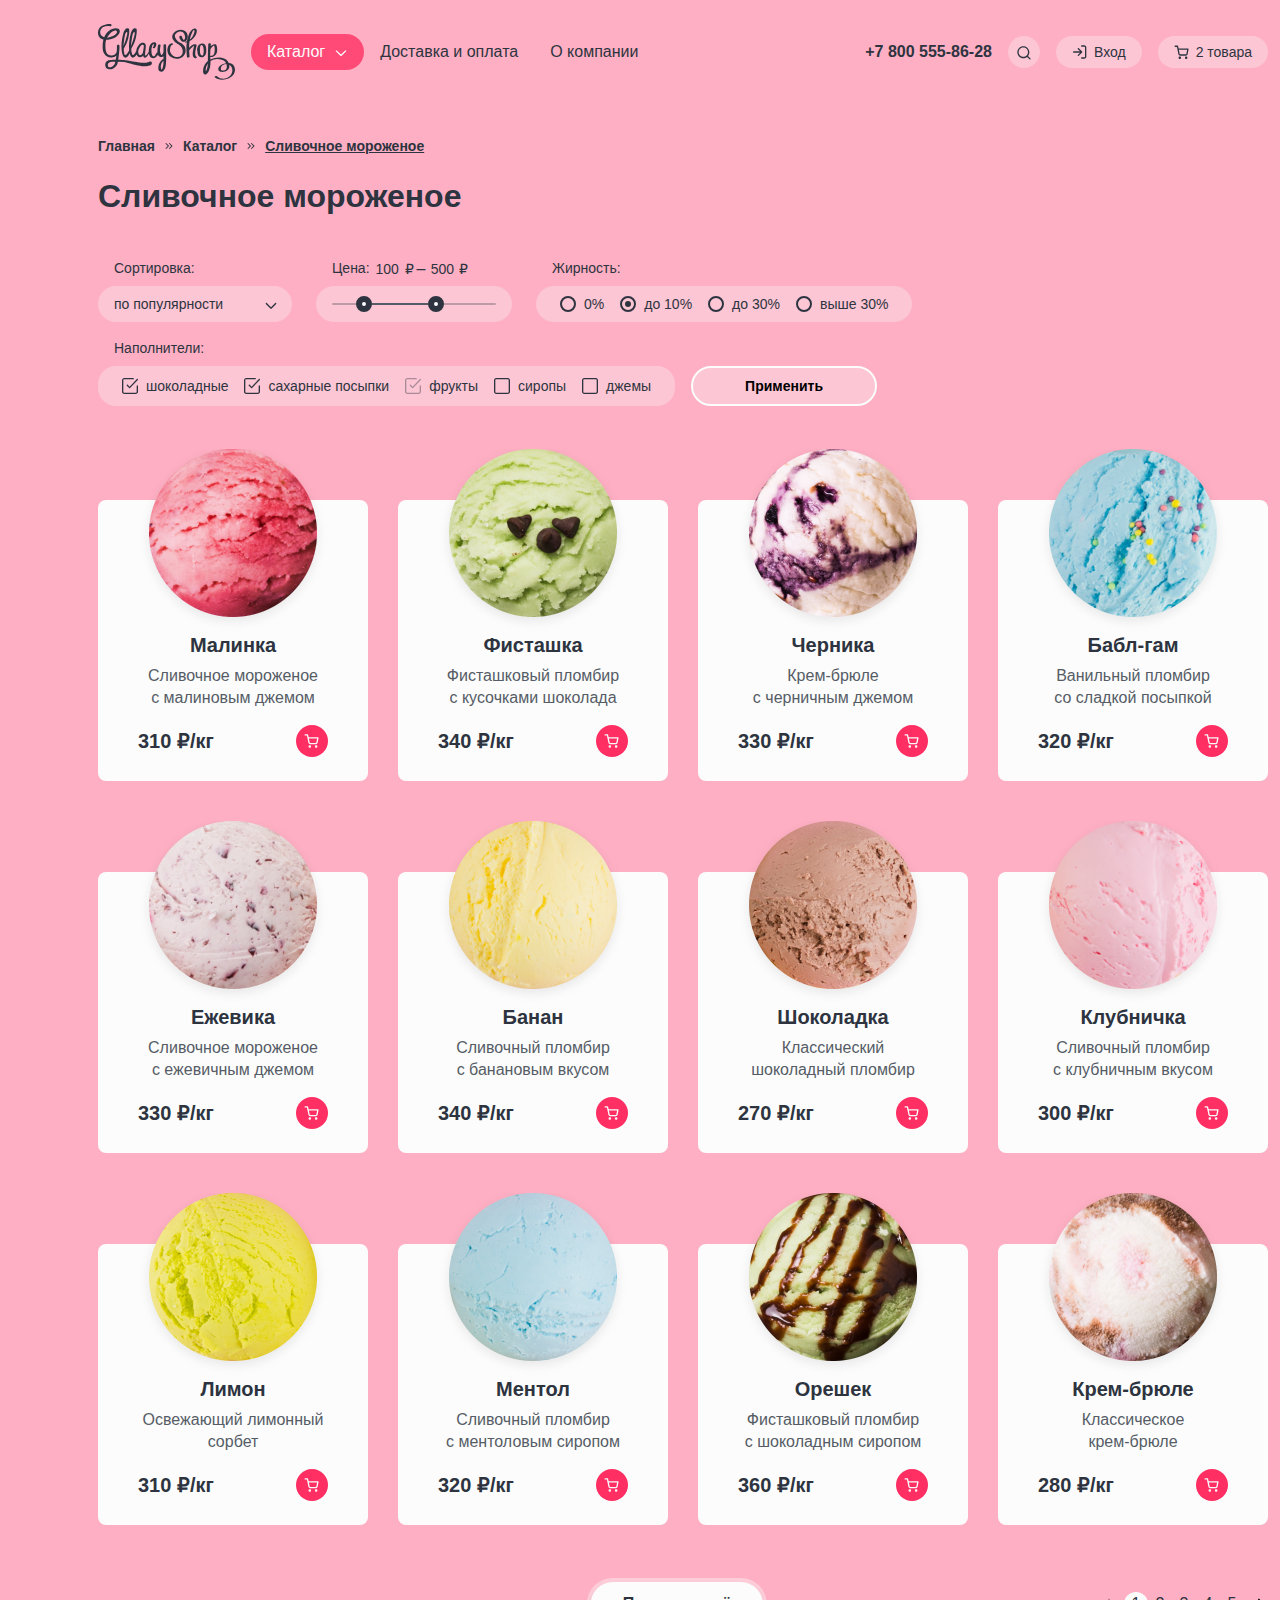
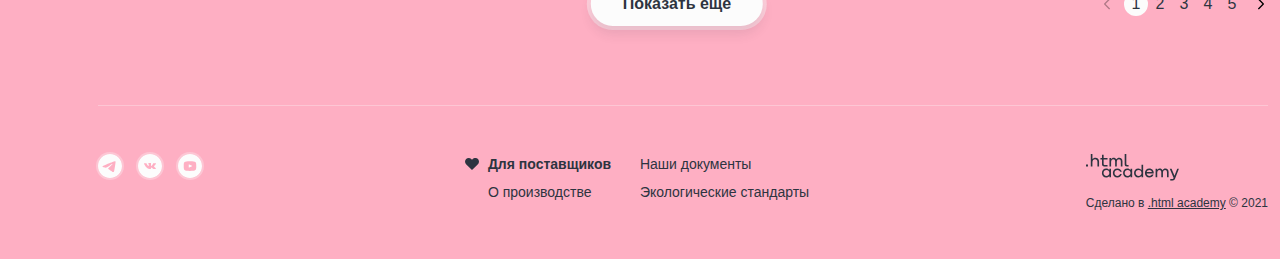
==== commit ae3b2ca2: "Fixed disabled state for checkbox" ====
--- a/catalog.html
+++ b/catalog.html
@@ -211,7 +211,7 @@
             </li>
             <li class="catalog-filter-item">
               <label class="catalog-label label-text">
-                <input class="catalog-input" type="checkbox" name="fruits">
+                <input class="catalog-input" type="checkbox" name="fruits" checked disabled>
                 <span class="control-mark-checkbox"></span>
                 фрукты
               </label>
--- a/assets/styles/styles.css
+++ b/assets/styles/styles.css
@@ -1713,6 +1713,11 @@
   opacity: 0.4;
   pointer-events: none;
   border: 2px solid #2D3440;
+}
+
+.catalog-input[type="checkbox"]:checked:disabled:hover + .control-mark-checkbox {
+  pointer-events: none;
+  background-color: #2D3440;
 }
 
 .catalog-filter button {
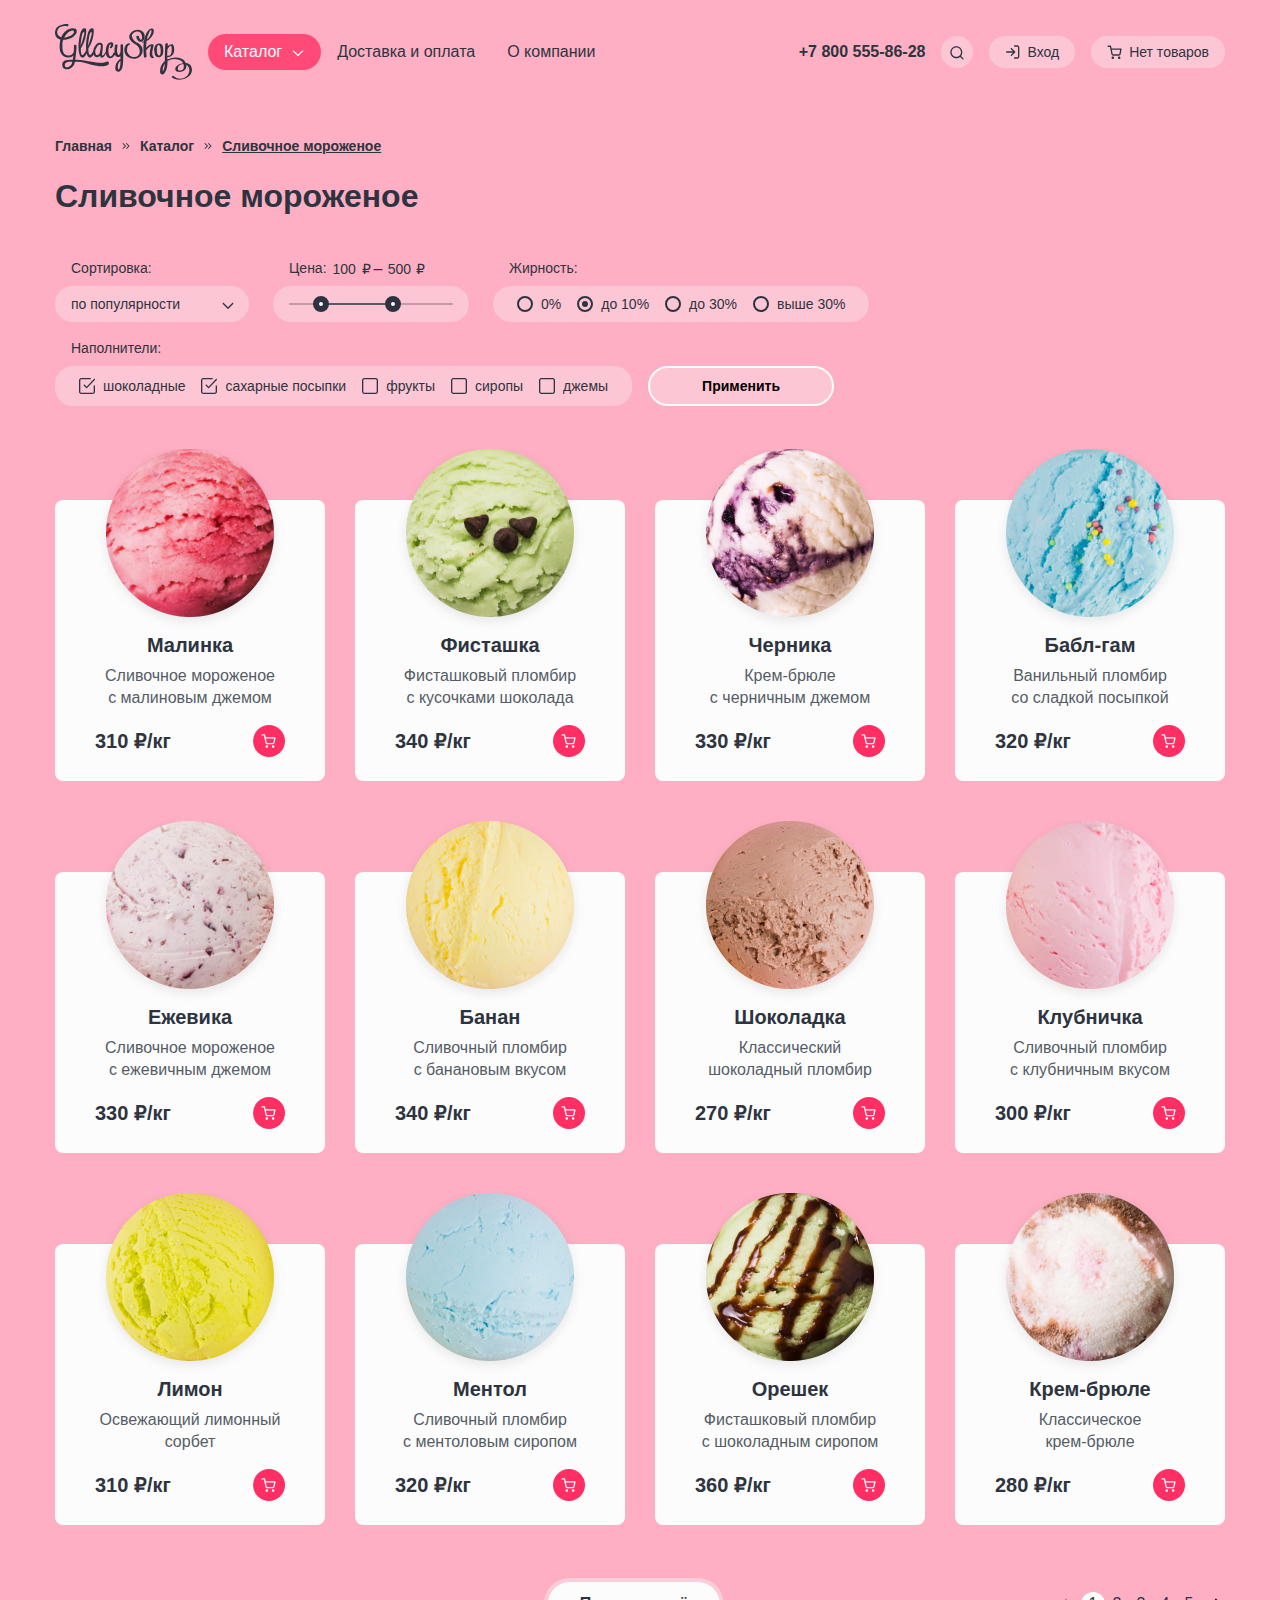
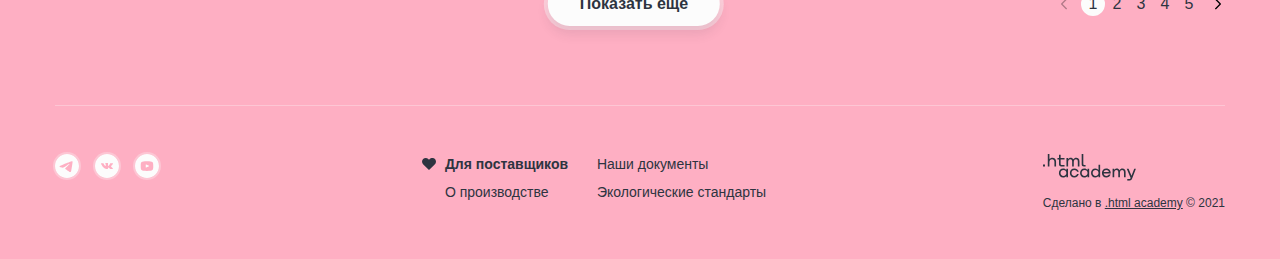
==== commit 8b80cdfc: "Fixed project according to criteria" ====
--- a/catalog.html
+++ b/catalog.html
@@ -8,513 +8,513 @@
   <link rel="icon" type="image/png" sizes="32x32" href="assets/images/favicon.png">
 </head>
 <body class="page-strawberry">
-  <header class="wrapper main-header catalog-header">
-    <nav class="navigation">
-      <a class="logo" href="index.html">
-        <img class="main-logo" src="assets/icons/logo-gllacy.svg" alt="Логотип Глейси." width="137" height="56">
-      </a>
-      <ul class="navigation-list">
-        <li class="navigation-item">
-          <a class="navigation-link navigation-link-catalog navigation-link-current main-text-small" href="catalog.html">Каталог
-            <svg aria-hidden="true" focusable="false" width="12" height="6" viewBox="0 0 12 6" fill="none" xmlns="http://www.w3.org/2000/svg">
-              <path fill-rule="evenodd" clip-rule="evenodd" d="M1.80812 0.195262C1.54777 -0.0650874 1.12566 -0.0650874 0.865306 0.195262C0.604957 0.455612 0.604957 0.877722 0.865306 1.13807L5.52565 5.79842C5.52771 5.80053 5.52979 5.80264 5.53189 5.80474C5.66259 5.93543 5.83404 6.00052 6.00534 6C6.1753 5.9995 6.34511 5.93441 6.47478 5.80474C6.47687 5.80265 6.47894 5.80056 6.48099 5.79845L11.1414 1.13807C11.4017 0.877722 11.4017 0.455612 11.1414 0.195262C10.881 -0.0650874 10.4589 -0.0650874 10.1986 0.195262L6.00334 4.39048L1.80812 0.195262Z" fill="currentColor"/>
-            </svg>
-          </a>
-          <div class="popover popover-submenu">
-            <div class="popover-content">
-              <ul class="submenu-list">
-                <li><a class="submenu-item submenu-item-new label-text text-bold" href="#">Новинки</a></li>
-                <li><a class="submenu-item submenu-item-current label-text" href="#">Сливочное</a></li>
-                <li><a class="submenu-item label-text" href="#">Щербеты</a></li>
-                <li><a class="submenu-item label-text" href="#">фруктовый лед</a></li>
-                <li><a class="submenu-item label-text" href="#">Мелорин</a></li>
-              </ul>
-            </div>
-          </div>
-        </li>
-        <li class="navigation-item">
-          <a class="navigation-link  main-text-small" href="#">Доставка и оплата</a>
-        </li>
-        <li class="navigation-item">
-          <a class="navigation-link  main-text-small" href="#">О компании</a>
-        </li>
-      </ul>
-    </nav>
-    <div class="navigation-user">
-      <div class="navigation-user-item">
-        <a class="telephone main-text-small text-bold" href="tel:+78005558628">+7 800 555-86-28</a>
+<header class="wrapper main-header catalog-header">
+  <nav class="navigation">
+    <a class="logo" href="index.html">
+      <img class="main-logo" src="assets/icons/logo-gllacy.svg" alt="Логотип Глейси." width="137" height="56">
+    </a>
+    <ul class="navigation-list">
+      <li class="navigation-item">
+        <a class="navigation-link navigation-link-catalog navigation-link-current main-text-small" href="catalog.html">Каталог
+          <svg aria-hidden="true" focusable="false" width="12" height="6" viewBox="0 0 12 6" fill="none" xmlns="http://www.w3.org/2000/svg">
+            <path fill-rule="evenodd" clip-rule="evenodd" d="M1.80812 0.195262C1.54777 -0.0650874 1.12566 -0.0650874 0.865306 0.195262C0.604957 0.455612 0.604957 0.877722 0.865306 1.13807L5.52565 5.79842C5.52771 5.80053 5.52979 5.80264 5.53189 5.80474C5.66259 5.93543 5.83404 6.00052 6.00534 6C6.1753 5.9995 6.34511 5.93441 6.47478 5.80474C6.47687 5.80265 6.47894 5.80056 6.48099 5.79845L11.1414 1.13807C11.4017 0.877722 11.4017 0.455612 11.1414 0.195262C10.881 -0.0650874 10.4589 -0.0650874 10.1986 0.195262L6.00334 4.39048L1.80812 0.195262Z" fill="currentColor"/>
+          </svg>
+        </a>
+        <div class="popover popover-submenu">
+          <div class="popover-content">
+            <ul class="submenu-list">
+              <li><a class="submenu-item submenu-item-new label-text text-bold" href="#">Новинки</a></li>
+              <li><a class="submenu-item submenu-item-current label-text" href="#">Сливочное</a></li>
+              <li><a class="submenu-item label-text" href="#">Щербеты</a></li>
+              <li><a class="submenu-item label-text" href="#">Фруктовый лед</a></li>
+              <li><a class="submenu-item label-text" href="#">Мелорин</a></li>
+            </ul>
+          </div>
+        </div>
+      </li>
+      <li class="navigation-item">
+        <a class="navigation-link  main-text-small" href="#">Доставка и оплата</a>
+      </li>
+      <li class="navigation-item">
+        <a class="navigation-link  main-text-small" href="#">О компании</a>
+      </li>
+    </ul>
+  </nav>
+  <div class="navigation-user">
+    <div class="navigation-user-item">
+      <a class="telephone main-text-small text-bold" href="tel:+78005558628">+7 800 555-86-28</a>
+    </div>
+    <div class="navigation-user-item">
+      <button class="navigation-user-link btn btn-icon btn-link" type="submit"><span class="visually-hidden">Поиск</span>
+        <svg aria-hidden="true" focusable="false" width="16" height="17" viewBox="0 0 16 17" fill="none" xmlns="http://www.w3.org/2000/svg">
+          <path fill-rule="evenodd" clip-rule="evenodd" d="M2.66329 8.18794C2.66329 5.61061 4.75263 3.52128 7.32996 3.52128C9.90729 3.52128 11.9966 5.61061 11.9966 8.18794C11.9966 9.44522 11.4994 10.5864 10.6909 11.4255C10.6681 11.443 10.6461 11.4623 10.6252 11.4832C10.6043 11.5041 10.585 11.5261 10.5675 11.5489C9.72835 12.3574 8.58722 12.8546 7.32996 12.8546C4.75263 12.8546 2.66329 10.7653 2.66329 8.18794ZM11.0751 12.8759C10.0486 13.697 8.74662 14.1879 7.32996 14.1879C4.01625 14.1879 1.32996 11.5017 1.32996 8.18794C1.32996 4.87423 4.01625 2.18794 7.32996 2.18794C10.6437 2.18794 13.33 4.87423 13.33 8.18794C13.33 9.60463 12.839 10.9066 12.0179 11.9331L14.468 14.3832C14.7284 14.6436 14.7284 15.0657 14.468 15.326C14.2077 15.5864 13.7855 15.5864 13.5252 15.326L11.0751 12.8759Z" fill="currentColor"/>
+        </svg>
+      </button>
+      <div class="popover popover-search">
+        <div class="popover-content">
+          <form action="https://echo.htmlacademy.ru/courses" method="get">
+            <p class="search-form-item">
+              <label class="visually-hidden" for="search">Поиск по сайту</label>
+              <input class="search-input main-input" type="text" name="search" id="search" placeholder="Поиск по сайту">
+              <button class="btn btn-icon btn-delete-text" type="reset"></button>
+            </p>
+          </form>
+        </div>
       </div>
-      <div class="navigation-user-item">
-        <button class="navigation-user-link btn btn-icon btn-link" type="submit"><span class="visually-hidden">Поиск</span>
-          <svg aria-hidden="true" focusable="false" width="16" height="17" viewBox="0 0 16 17" fill="none" xmlns="http://www.w3.org/2000/svg">
-            <path fill-rule="evenodd" clip-rule="evenodd" d="M2.66329 8.18794C2.66329 5.61061 4.75263 3.52128 7.32996 3.52128C9.90729 3.52128 11.9966 5.61061 11.9966 8.18794C11.9966 9.44522 11.4994 10.5864 10.6909 11.4255C10.6681 11.443 10.6461 11.4623 10.6252 11.4832C10.6043 11.5041 10.585 11.5261 10.5675 11.5489C9.72835 12.3574 8.58722 12.8546 7.32996 12.8546C4.75263 12.8546 2.66329 10.7653 2.66329 8.18794ZM11.0751 12.8759C10.0486 13.697 8.74662 14.1879 7.32996 14.1879C4.01625 14.1879 1.32996 11.5017 1.32996 8.18794C1.32996 4.87423 4.01625 2.18794 7.32996 2.18794C10.6437 2.18794 13.33 4.87423 13.33 8.18794C13.33 9.60463 12.839 10.9066 12.0179 11.9331L14.468 14.3832C14.7284 14.6436 14.7284 15.0657 14.468 15.326C14.2077 15.5864 13.7855 15.5864 13.5252 15.326L11.0751 12.8759Z" fill="currentColor"/>
-          </svg>
-        </button>
-        <div class="popover popover-search">
-          <div class="popover-content">
-            <form action="https://echo.htmlacademy.ru/courses" method="get">
-              <p class="search-form-item">
-                <label class="visually-hidden" for="search">Поиск по сайту</label>
-                <input class="search-input main-input" type="text" name="search" id="search" placeholder="Поиск по сайту">
-                <button class="btn btn-icon btn-delete-text" type="reset"></button>
-              </p>
-            </form>
-          </div>
-        </div>
-      </div>
-      <div class="navigation-user-item">
-        <a class="navigation-user-link navigation-link-login label-text" href="#">
-          <svg aria-hidden="true" focusable="false" width="16" height="17" viewBox="0 0 16 17" fill="none" xmlns="http://www.w3.org/2000/svg">
-            <path fill-rule="evenodd" clip-rule="evenodd" d="M9 2.52461C9 2.15642 9.29848 1.85794 9.66667 1.85794H12.3333C12.8638 1.85794 13.3725 2.06865 13.7475 2.44373C14.1226 2.8188 14.3333 3.32751 14.3333 3.85794V13.1913C14.3333 13.7217 14.1226 14.2304 13.7475 14.6055C13.3725 14.9806 12.8638 15.1913 12.3333 15.1913H9.66667C9.29848 15.1913 9 14.8928 9 14.5246C9 14.1564 9.29848 13.8579 9.66667 13.8579H12.3333C12.5101 13.8579 12.6797 13.7877 12.8047 13.6627C12.9298 13.5377 13 13.3681 13 13.1913V3.85794C13 3.68113 12.9298 3.51156 12.8047 3.38654C12.6797 3.26151 12.5101 3.19127 12.3333 3.19127H9.66667C9.29848 3.19127 9 2.8928 9 2.52461ZM5.86189 4.71987C6.12224 4.45952 6.54435 4.45952 6.8047 4.71987L10.1338 8.04897C10.1509 8.06579 10.1671 8.08353 10.1824 8.1021C10.2142 8.1409 10.2411 8.18246 10.2628 8.22589C10.3079 8.31575 10.3333 8.41721 10.3333 8.52461C10.3333 8.63323 10.3074 8.73579 10.2613 8.8264C10.241 8.86635 10.2164 8.90469 10.1876 8.94072C10.1708 8.96172 10.1527 8.98169 10.1335 9.0005L6.8047 12.3293C6.54435 12.5897 6.12224 12.5897 5.86189 12.3293C5.60154 12.069 5.60154 11.6469 5.86189 11.3865L8.05715 9.19127H1.66667C1.29848 9.19127 1 8.8928 1 8.52461C1 8.15642 1.29848 7.85794 1.66667 7.85794H8.05715L5.86189 5.66268C5.60154 5.40233 5.60154 4.98022 5.86189 4.71987Z" fill="currentColor"/>
-          </svg>
-          Вход<span class="visually-hidden">Личный кабинет</span></a>
-        <div class="popover popover-login">
-          <div class="popover-content">
-            <h2 class="popover-title head-text-medium">Личный кабинет</h2>
-            <form  action="https://echo.htmlacademy.ru/courses" method="post">
-              <p class="login-form-item">
-                <label class="visually-hidden" for="email-login">Электронная почта</label>
-                <input class="main-input" type="email" name="email" id="email-login" placeholder="email@example.com" required>
-              </p>
-              <p class="login-form-item">
-                <label class="visually-hidden" for="password">Пароль</label>
-                <input class="main-input" type="password" name="password" id="password" placeholder="&bull;&bull;&bull;&bull;&bull;&bull;" required>
-              </p>
-              <div class="login-form-footer">
-                <button class="btn-login btn btn-secondary" type="submit">Войти</button>
-                <div class="login-links">
-                  <a class="login-link label-text" href="#">Забыли пароль?</a>
-                  <a class="login-link label-text" href="#">Регистрация</a>
-                </div>
-              </div>
-            </form>
-          </div>
-        </div>
-      </div>
-      <div class="navigation-user-item">
-        <a class="navigation-user-link navigation-link-basket label-text" href="#">
-          <svg aria-hidden="true" focusable="false" width="16" height="17" viewBox="0 0 16 17" fill="none" xmlns="http://www.w3.org/2000/svg">
-            <path fill-rule="evenodd" clip-rule="evenodd" d="M1.16667 2.10794C0.798477 2.10794 0.5 2.40642 0.5 2.77461C0.5 3.1428 0.798477 3.44127 1.16667 3.44127H2.93794L3.40537 5.77666C3.40821 5.79461 3.41176 5.81232 3.416 5.82976L4.38338 10.6631L4.3835 10.6637C4.46706 11.0837 4.69562 11.4609 5.02921 11.7295C5.36111 11.9967 5.77595 12.1393 6.20183 12.1328H11.8225C12.2484 12.1393 12.6633 11.9967 12.9952 11.7295C13.3289 11.4608 13.5575 11.0833 13.641 10.6631L13.641 10.6631L13.642 10.6581L14.5691 5.79666C14.6063 5.60149 14.5545 5.39989 14.4279 5.24681C14.3012 5.09372 14.1129 5.00511 13.9142 5.00511H4.61072L4.1381 2.64377C4.07574 2.3322 3.80215 2.10794 3.4844 2.10794H1.16667ZM5.69098 10.4024L4.87759 6.33844H13.1084L12.3328 10.4053C12.31 10.5178 12.2485 10.6188 12.1591 10.6909C12.0691 10.7633 11.9565 10.8018 11.841 10.7996L11.841 10.7994H11.8282H6.19614V10.7993L6.18337 10.7996C6.06787 10.8018 5.95528 10.7633 5.8653 10.6909C5.77531 10.6184 5.71368 10.5166 5.69117 10.4033L5.69098 10.4024ZM4.55739 14.3634C4.55739 13.6754 5.1151 13.1177 5.80307 13.1177C6.49105 13.1177 7.04876 13.6754 7.04876 14.3634C7.04876 15.0513 6.49105 15.6091 5.80307 15.6091C5.1151 15.6091 4.55739 15.0513 4.55739 14.3634ZM10.9307 14.3634C10.9307 13.6754 11.4884 13.1177 12.1764 13.1177C12.8644 13.1177 13.4221 13.6754 13.4221 14.3634C13.4221 15.0513 12.8644 15.6091 12.1764 15.6091C11.4884 15.6091 10.9307 15.0513 10.9307 14.3634Z" fill="currentColor"/>
-          </svg>
-          2 товара<span class="visually-hidden">Корзина</span></a>
-        <div class="popover popover-basket popover-basket-empty">
-          <div class="popover-content">
-            <h2 class="popover-title head-text-medium">Ваша корзина пока пуста</h2>
-          </div>
-        </div>
-      </div>
-    </div>
-  </header>
-  <main class="wrapper main-catalog">
-    <header class="catalog-header">
-      <ul class="breadcrumbs">
-        <li class="breadcrumbs-item">
-          <a class="breadcrumbs-link label-text text-bold" href="index.html">Главная</a>
-        </li>
-        <li class="breadcrumbs-item">
-          <a class="breadcrumbs-link label-text text-bold" href="#">Каталог</a>
-        </li>
-        <li class="breadcrumbs-item">
-          <a class="breadcrumbs-link current-link label-text text-bold">Сливочное мороженое</a>
-        </li>
-      </ul>
-      <h1 class="catalog-heading head-text-big text-black">Сливочное мороженое</h1>
-    </header>
-    <section class="catalog-products">
-      <h2 class="visually-hidden">Список товаров с фильтрами</h2>
-      <form class="catalog-filter" action="https://echo.htmlacademy.ru/" method="get">
-        <div class="catalog-filter-group catalog-select">
-          <label class="catalog-filter-title label-text" for="sorting">Сортировка:</label>
-          <select class="select-control label-text" id="sorting" aria-label="Сортировка">
-            <option value="popular label-text">по популярности</option>
-            <option value="cheap label-text">сначала дешёвое</option>
-            <option value="expensive label-text">сначала дорогое</option>
-          </select>
-        </div>
-        <fieldset class="catalog-filter-group">
-          <div class="catalog-filter-price">
-            <p class="catalog-filter-title label-text">Цена:</p>
-            <div class="range-wrapper-inputs">
-              <label class="subcatalog-filter-label">
-                <span class="visually-hidden">от</span>
-                <input class="range-input" type="number" value="100" name="min-price">₽
-              </label>
-              &ndash;
-              <label class="subcatalog-filter-label">
-                <span class="visually-hidden">до</span>
-                <input class="range-input" type="number" value="500" name="max-price" style="width: 34px">₽
-              </label>
-            </div>
-          </div>
-          <div class="range">
-            <div class="range-scale">
-              <div class="range-bar" style="left: 40px; width: 56px">
-                <button class="btn btn-icon range-toggle toggle-min" type="button">
-                  <span class="visually-hidden">Изменить минимальную цену.</span>
-                </button>
-                <button class="btn btn-icon range-toggle toggle-max" type="button">
-                  <span class="visually-hidden">Изменить максимальную цену.</span>
-                </button>
+    </div>
+    <div class="navigation-user-item">
+      <a class="navigation-user-link navigation-link-login label-text" href="#">
+        <svg aria-hidden="true" focusable="false" width="16" height="17" viewBox="0 0 16 17" fill="none" xmlns="http://www.w3.org/2000/svg">
+          <path fill-rule="evenodd" clip-rule="evenodd" d="M9 2.52461C9 2.15642 9.29848 1.85794 9.66667 1.85794H12.3333C12.8638 1.85794 13.3725 2.06865 13.7475 2.44373C14.1226 2.8188 14.3333 3.32751 14.3333 3.85794V13.1913C14.3333 13.7217 14.1226 14.2304 13.7475 14.6055C13.3725 14.9806 12.8638 15.1913 12.3333 15.1913H9.66667C9.29848 15.1913 9 14.8928 9 14.5246C9 14.1564 9.29848 13.8579 9.66667 13.8579H12.3333C12.5101 13.8579 12.6797 13.7877 12.8047 13.6627C12.9298 13.5377 13 13.3681 13 13.1913V3.85794C13 3.68113 12.9298 3.51156 12.8047 3.38654C12.6797 3.26151 12.5101 3.19127 12.3333 3.19127H9.66667C9.29848 3.19127 9 2.8928 9 2.52461ZM5.86189 4.71987C6.12224 4.45952 6.54435 4.45952 6.8047 4.71987L10.1338 8.04897C10.1509 8.06579 10.1671 8.08353 10.1824 8.1021C10.2142 8.1409 10.2411 8.18246 10.2628 8.22589C10.3079 8.31575 10.3333 8.41721 10.3333 8.52461C10.3333 8.63323 10.3074 8.73579 10.2613 8.8264C10.241 8.86635 10.2164 8.90469 10.1876 8.94072C10.1708 8.96172 10.1527 8.98169 10.1335 9.0005L6.8047 12.3293C6.54435 12.5897 6.12224 12.5897 5.86189 12.3293C5.60154 12.069 5.60154 11.6469 5.86189 11.3865L8.05715 9.19127H1.66667C1.29848 9.19127 1 8.8928 1 8.52461C1 8.15642 1.29848 7.85794 1.66667 7.85794H8.05715L5.86189 5.66268C5.60154 5.40233 5.60154 4.98022 5.86189 4.71987Z" fill="currentColor"/>
+        </svg>
+        Вход<span class="visually-hidden">Личный кабинет</span></a>
+      <div class="popover popover-login">
+        <div class="popover-content">
+          <h2 class="popover-title head-text-medium">Личный кабинет</h2>
+          <form  action="https://echo.htmlacademy.ru/courses" method="post">
+            <p class="login-form-item">
+              <label class="visually-hidden" for="email-login">Электронная почта</label>
+              <input class="main-input" type="email" name="email" id="email-login" placeholder="email@example.com" required>
+            </p>
+            <p class="login-form-item">
+              <label class="visually-hidden" for="password">Пароль</label>
+              <input class="main-input" type="password" name="password" id="password" placeholder="&bull;&bull;&bull;&bull;&bull;&bull;" required>
+            </p>
+            <div class="login-form-footer">
+              <button class="btn-login btn btn-secondary" type="submit">Войти</button>
+              <div class="login-links">
+                <a class="login-link label-text" href="#">Забыли пароль?</a>
+                <a class="login-link label-text" href="#">Регистрация</a>
               </div>
             </div>
-          </div>
-        </fieldset>
-        <fieldset class="catalog-filter-group">
-          <legend class="catalog-filter-title label-text">Жирность:</legend>
-          <ul class="catalog-filter-list">
-            <li class="catalog-filter-item">
-              <label class="catalog-label label-text">
-                <input class="catalog-input" type="radio" name="fatness" value="0">
-                <span class="control-mark"></span>
-                0%
-              </label>
-            </li>
-            <li class="catalog-filter-item">
-              <label class="catalog-label label-text">
-                <input class="catalog-input" type="radio" name="fatness" value="to10" checked>
-                <span class="control-mark"></span>
-                дo 10%
-              </label>
-            </li>
-            <li class="catalog-filter-item">
-              <label class="catalog-label label-text">
-                <input class="catalog-input" type="radio" name="fatness" value="to30">
-                <span class="control-mark"></span>
-                дo 30%
-              </label>
-            </li>
-            <li class="catalog-filter-item">
-              <label class="catalog-label label-text">
-                <input class="catalog-input" type="radio" name="fatness" value="above30">
-                <span class="control-mark"></span>
-                выше 30%
-              </label>
-            </li>
-          </ul>
-        </fieldset>
-        <fieldset class="catalog-filter-group fill">
-          <legend class="catalog-filter-title label-text">Наполнители:</legend>
-          <ul class="catalog-filter-list fill">
-            <li class="catalog-filter-item">
-              <label class="catalog-label label-text">
-                <input class="catalog-input" type="checkbox" name="choco" checked>
-                <span class="control-mark-checkbox"></span>
-                шоколадные
-              </label>
-            </li>
-            <li class="catalog-filter-item">
-              <label class="catalog-label label-text">
-                <input class="catalog-input" type="checkbox" name="sugar" checked>
-                <span class="control-mark-checkbox"></span>
-                сахарные посыпки
-              </label>
-            </li>
-            <li class="catalog-filter-item">
-              <label class="catalog-label label-text">
-                <input class="catalog-input" type="checkbox" name="fruits" checked disabled>
-                <span class="control-mark-checkbox"></span>
-                фрукты
-              </label>
-            </li>
-            <li class="catalog-filter-item">
-              <label class="catalog-label label-text">
-                <input class="catalog-input" type="checkbox" name="syrups">
-                <span class="control-mark-checkbox"></span>
-                сиропы
-              </label>
-            </li>
-            <li class="catalog-filter-item">
-              <label class="catalog-label label-text">
-                <input class="catalog-input" type="checkbox" name="jams">
-                <span class="control-mark-checkbox"></span>
-                джемы
-              </label>
-            </li>
-          </ul>
-        </fieldset>
-        <button class="btn btn-tertiary label-text" type="submit">Применить</button>
-      </form>
-      <ul class="catalog-cards catalog-cards-list">
-        <li class="card">
-          <a class="card-link" href="#">
-            <div class="card-image">
-              <img src="assets/images/catalog-raspberry.png" width="270" height="184" alt="Малиновое мороженое.">
+          </form>
+        </div>
+      </div>
+    </div>
+    <div class="navigation-user-item">
+      <a class="navigation-user-link navigation-link-basket label-text" href="#">
+        <svg aria-hidden="true" focusable="false" width="16" height="17" viewBox="0 0 16 17" fill="none" xmlns="http://www.w3.org/2000/svg">
+          <path fill-rule="evenodd" clip-rule="evenodd" d="M1.16667 2.10794C0.798477 2.10794 0.5 2.40642 0.5 2.77461C0.5 3.1428 0.798477 3.44127 1.16667 3.44127H2.93794L3.40537 5.77666C3.40821 5.79461 3.41176 5.81232 3.416 5.82976L4.38338 10.6631L4.3835 10.6637C4.46706 11.0837 4.69562 11.4609 5.02921 11.7295C5.36111 11.9967 5.77595 12.1393 6.20183 12.1328H11.8225C12.2484 12.1393 12.6633 11.9967 12.9952 11.7295C13.3289 11.4608 13.5575 11.0833 13.641 10.6631L13.641 10.6631L13.642 10.6581L14.5691 5.79666C14.6063 5.60149 14.5545 5.39989 14.4279 5.24681C14.3012 5.09372 14.1129 5.00511 13.9142 5.00511H4.61072L4.1381 2.64377C4.07574 2.3322 3.80215 2.10794 3.4844 2.10794H1.16667ZM5.69098 10.4024L4.87759 6.33844H13.1084L12.3328 10.4053C12.31 10.5178 12.2485 10.6188 12.1591 10.6909C12.0691 10.7633 11.9565 10.8018 11.841 10.7996L11.841 10.7994H11.8282H6.19614V10.7993L6.18337 10.7996C6.06787 10.8018 5.95528 10.7633 5.8653 10.6909C5.77531 10.6184 5.71368 10.5166 5.69117 10.4033L5.69098 10.4024ZM4.55739 14.3634C4.55739 13.6754 5.1151 13.1177 5.80307 13.1177C6.49105 13.1177 7.04876 13.6754 7.04876 14.3634C7.04876 15.0513 6.49105 15.6091 5.80307 15.6091C5.1151 15.6091 4.55739 15.0513 4.55739 14.3634ZM10.9307 14.3634C10.9307 13.6754 11.4884 13.1177 12.1764 13.1177C12.8644 13.1177 13.4221 13.6754 13.4221 14.3634C13.4221 15.0513 12.8644 15.6091 12.1764 15.6091C11.4884 15.6091 10.9307 15.0513 10.9307 14.3634Z" fill="currentColor"/>
+        </svg>
+        Нет товаров<span class="visually-hidden">Корзина</span></a>
+      <div class="popover popover-basket popover-basket-empty">
+        <div class="popover-content">
+          <h2 class="popover-title head-text-medium">Ваша корзина пока пуста</h2>
+        </div>
+      </div>
+    </div>
+  </div>
+</header>
+<main class="wrapper main-catalog">
+  <header class="catalog-header">
+    <ul class="breadcrumbs">
+      <li class="breadcrumbs-item">
+        <a class="breadcrumbs-link label-text text-bold" href="index.html">Главная</a>
+      </li>
+      <li class="breadcrumbs-item">
+        <a class="breadcrumbs-link label-text text-bold" href="#">Каталог</a>
+      </li>
+      <li class="breadcrumbs-item">
+        <a class="breadcrumbs-link current-link label-text text-bold">Сливочное мороженое</a>
+      </li>
+    </ul>
+    <h1 class="catalog-heading head-text-big text-black">Сливочное мороженое</h1>
+  </header>
+  <section class="catalog-products">
+    <h2 class="visually-hidden">Список товаров с фильтрами</h2>
+    <form class="catalog-filter" action="https://echo.htmlacademy.ru/" method="get">
+      <div class="catalog-filter-group catalog-select">
+        <label class="catalog-filter-title label-text" for="sorting">Сортировка:</label>
+        <select class="select-control label-text" id="sorting" aria-label="Сортировка">
+          <option value="popular label-text">по популярности</option>
+          <option value="cheap label-text">сначала дешёвое</option>
+          <option value="expensive label-text">сначала дорогое</option>
+        </select>
+      </div>
+      <fieldset class="catalog-filter-group">
+        <div class="catalog-filter-price">
+          <p class="catalog-filter-title label-text">Цена:</p>
+          <div class="range-wrapper-inputs">
+            <label class="subcatalog-filter-label">
+              <span class="visually-hidden">от</span>
+              <input class="range-input" type="number" value="100" name="min-price">₽
+            </label>
+            &ndash;
+            <label class="subcatalog-filter-label">
+              <span class="visually-hidden">до</span>
+              <input class="range-input" type="number" value="500" name="max-price" style="width: 34px">₽
+            </label>
+          </div>
+        </div>
+        <div class="range">
+          <div class="range-scale">
+            <div class="range-bar" style="left: 40px; width: 56px">
+              <button class="btn btn-icon range-toggle toggle-min" type="button">
+                <span class="visually-hidden">Изменить минимальную цену.</span>
+              </button>
+              <button class="btn btn-icon range-toggle toggle-max" type="button">
+                <span class="visually-hidden">Изменить максимальную цену.</span>
+              </button>
             </div>
-            <h3 class="card-heading head-text-small text-bold">Малинка</h3>
+          </div>
+        </div>
+      </fieldset>
+      <fieldset class="catalog-filter-group">
+        <legend class="catalog-filter-title label-text">Жирность:</legend>
+        <ul class="catalog-filter-list">
+          <li class="catalog-filter-item">
+            <label class="catalog-label label-text">
+              <input class="catalog-input" type="radio" name="fatness" value="0">
+              <span class="control-mark"></span>
+              0%
+            </label>
+          </li>
+          <li class="catalog-filter-item">
+            <label class="catalog-label label-text">
+              <input class="catalog-input" type="radio" name="fatness" value="to10" checked>
+              <span class="control-mark"></span>
+              дo 10%
+            </label>
+          </li>
+          <li class="catalog-filter-item">
+            <label class="catalog-label label-text">
+              <input class="catalog-input" type="radio" name="fatness" value="to30">
+              <span class="control-mark"></span>
+              дo 30%
+            </label>
+          </li>
+          <li class="catalog-filter-item">
+            <label class="catalog-label label-text">
+              <input class="catalog-input" type="radio" name="fatness" value="above30">
+              <span class="control-mark"></span>
+              выше 30%
+            </label>
+          </li>
+        </ul>
+      </fieldset>
+      <fieldset class="catalog-filter-group fill">
+        <legend class="catalog-filter-title label-text">Наполнители:</legend>
+        <ul class="catalog-filter-list fill">
+          <li class="catalog-filter-item">
+            <label class="catalog-label label-text">
+              <input class="catalog-input" type="checkbox" name="choco" checked>
+              <span class="control-mark-checkbox"></span>
+              шоколадные
+            </label>
+          </li>
+          <li class="catalog-filter-item">
+            <label class="catalog-label label-text">
+              <input class="catalog-input" type="checkbox" name="sugar" checked>
+              <span class="control-mark-checkbox"></span>
+              сахарные посыпки
+            </label>
+          </li>
+          <li class="catalog-filter-item">
+            <label class="catalog-label label-text">
+              <input class="catalog-input" type="checkbox" name="fruits">
+              <span class="control-mark-checkbox"></span>
+              фрукты
+            </label>
+          </li>
+          <li class="catalog-filter-item">
+            <label class="catalog-label label-text">
+              <input class="catalog-input" type="checkbox" name="syrups">
+              <span class="control-mark-checkbox"></span>
+              сиропы
+            </label>
+          </li>
+          <li class="catalog-filter-item">
+            <label class="catalog-label label-text">
+              <input class="catalog-input" type="checkbox" name="jams">
+              <span class="control-mark-checkbox"></span>
+              джемы
+            </label>
+          </li>
+        </ul>
+      </fieldset>
+      <button class="btn btn-tertiary label-text" type="submit">Применить</button>
+    </form>
+    <ul class="catalog-cards catalog-cards-list">
+      <li class="card">
+        <a class="card-link" href="#">
+          <div class="card-image">
+            <img src="assets/images/catalog-raspberry.png" width="270" height="184" alt="Малиновое мороженое.">
+          </div>
+          <h3 class="card-heading head-text-small text-bold">Малинка</h3>
+        </a>
+        <p class="card-description">Сливочное мороженое с&nbsp;малиновым джемом</p>
+        <div class="card-footer flex-container">
+          <p class="card-price head-text-small text-bold">310 &#8381;/кг</p>
+          <button class="btn btn-icon btn-cart" type="button" aria-label="В корзину">
+            <svg aria-hidden="true" focusable="false" width="16" height="16" viewBox="0 0 16 16" fill="none" xmlns="http://www.w3.org/2000/svg">
+              <path fill-rule="evenodd" clip-rule="evenodd" d="M1.16667 1.25C0.798477 1.25 0.5 1.54848 0.5 1.91667C0.5 2.28486 0.798477 2.58333 1.16667 2.58333H2.93794L3.40537 4.91872C3.40821 4.93667 3.41176 4.95438 3.416 4.97182L4.38338 9.80515L4.3835 9.80571C4.46706 10.2257 4.69562 10.603 5.02921 10.8715C5.36111 11.1387 5.77595 11.2813 6.20183 11.2748H11.8225C12.2484 11.2813 12.6633 11.1387 12.9952 10.8715C13.3289 10.6029 13.5575 10.2254 13.641 9.80515L13.641 9.80515L13.642 9.80016L14.5691 4.93872C14.6063 4.74355 14.5545 4.54195 14.4279 4.38887C14.3012 4.23578 14.1129 4.14716 13.9142 4.14716H4.61072L4.1381 1.78583C4.07574 1.47426 3.80215 1.25 3.4844 1.25H1.16667ZM5.69098 9.54444L4.87759 5.4805H13.1084L12.3328 9.54736C12.31 9.65988 12.2485 9.7609 12.1591 9.83291C12.0691 9.90535 11.9565 9.94383 11.841 9.94162L11.841 9.94149H11.8282H6.19614V9.94137L6.18337 9.94162C6.06787 9.94383 5.95528 9.90535 5.8653 9.83291C5.77531 9.76048 5.71368 9.6587 5.69117 9.5454L5.69098 9.54444ZM4.55739 13.5054C4.55739 12.8175 5.1151 12.2597 5.80307 12.2597C6.49105 12.2597 7.04876 12.8175 7.04876 13.5054C7.04876 14.1934 6.49105 14.7511 5.80307 14.7511C5.1151 14.7511 4.55739 14.1934 4.55739 13.5054ZM10.9307 13.5054C10.9307 12.8175 11.4884 12.2597 12.1764 12.2597C12.8644 12.2597 13.4221 12.8175 13.4221 13.5054C13.4221 14.1934 12.8644 14.7511 12.1764 14.7511C11.4884 14.7511 10.9307 14.1934 10.9307 13.5054Z" fill="currentColor"/>
+            </svg>
+          </button>
+        </div>
+      </li>
+      <li class="card">
+        <a class="card-link" href="#">
+          <div class="card-image">
+            <img src="assets/images/catalog-pistachio.png" width="270" height="184" alt="Фисташковое мороженое.">
+          </div>
+          <h3 class="card-heading head-text-small text-bold">Фисташка</h3>
+        </a>
+        <p class="card-description">Фисташковый пломбир с&nbsp;кусочками шоколада</p>
+        <div class="card-footer flex-container">
+          <p class="card-price head-text-small text-bold">340 &#8381;/кг</p>
+          <button class="btn btn-icon btn-cart" type="button" aria-label="В корзину">
+            <svg aria-hidden="true" focusable="false" width="16" height="16" viewBox="0 0 16 16" fill="none" xmlns="http://www.w3.org/2000/svg">
+              <path fill-rule="evenodd" clip-rule="evenodd" d="M1.16667 1.25C0.798477 1.25 0.5 1.54848 0.5 1.91667C0.5 2.28486 0.798477 2.58333 1.16667 2.58333H2.93794L3.40537 4.91872C3.40821 4.93667 3.41176 4.95438 3.416 4.97182L4.38338 9.80515L4.3835 9.80571C4.46706 10.2257 4.69562 10.603 5.02921 10.8715C5.36111 11.1387 5.77595 11.2813 6.20183 11.2748H11.8225C12.2484 11.2813 12.6633 11.1387 12.9952 10.8715C13.3289 10.6029 13.5575 10.2254 13.641 9.80515L13.641 9.80515L13.642 9.80016L14.5691 4.93872C14.6063 4.74355 14.5545 4.54195 14.4279 4.38887C14.3012 4.23578 14.1129 4.14716 13.9142 4.14716H4.61072L4.1381 1.78583C4.07574 1.47426 3.80215 1.25 3.4844 1.25H1.16667ZM5.69098 9.54444L4.87759 5.4805H13.1084L12.3328 9.54736C12.31 9.65988 12.2485 9.7609 12.1591 9.83291C12.0691 9.90535 11.9565 9.94383 11.841 9.94162L11.841 9.94149H11.8282H6.19614V9.94137L6.18337 9.94162C6.06787 9.94383 5.95528 9.90535 5.8653 9.83291C5.77531 9.76048 5.71368 9.6587 5.69117 9.5454L5.69098 9.54444ZM4.55739 13.5054C4.55739 12.8175 5.1151 12.2597 5.80307 12.2597C6.49105 12.2597 7.04876 12.8175 7.04876 13.5054C7.04876 14.1934 6.49105 14.7511 5.80307 14.7511C5.1151 14.7511 4.55739 14.1934 4.55739 13.5054ZM10.9307 13.5054C10.9307 12.8175 11.4884 12.2597 12.1764 12.2597C12.8644 12.2597 13.4221 12.8175 13.4221 13.5054C13.4221 14.1934 12.8644 14.7511 12.1764 14.7511C11.4884 14.7511 10.9307 14.1934 10.9307 13.5054Z" fill="currentColor"/>
+            </svg>
+          </button>
+        </div>
+      </li>
+      <li class="card">
+        <a class="card-link" href="#">
+          <div class="card-image">
+            <img src="assets/images/catalog-blueberry.png" width="270" height="184" alt="Черничное мороженое.">
+          </div>
+          <h3 class="card-heading head-text-small text-bold">Черника</h3>
+        </a>
+        <p class="card-description">Крем-брюле с&nbsp;черничным джемом</p>
+        <div class="card-footer flex-container">
+          <p class="card-price head-text-small text-bold">330 &#8381;/кг</p>
+          <button class="btn btn-icon btn-cart" type="button" aria-label="В корзину">
+            <svg aria-hidden="true" focusable="false" width="16" height="16" viewBox="0 0 16 16" fill="none" xmlns="http://www.w3.org/2000/svg">
+              <path fill-rule="evenodd" clip-rule="evenodd" d="M1.16667 1.25C0.798477 1.25 0.5 1.54848 0.5 1.91667C0.5 2.28486 0.798477 2.58333 1.16667 2.58333H2.93794L3.40537 4.91872C3.40821 4.93667 3.41176 4.95438 3.416 4.97182L4.38338 9.80515L4.3835 9.80571C4.46706 10.2257 4.69562 10.603 5.02921 10.8715C5.36111 11.1387 5.77595 11.2813 6.20183 11.2748H11.8225C12.2484 11.2813 12.6633 11.1387 12.9952 10.8715C13.3289 10.6029 13.5575 10.2254 13.641 9.80515L13.641 9.80515L13.642 9.80016L14.5691 4.93872C14.6063 4.74355 14.5545 4.54195 14.4279 4.38887C14.3012 4.23578 14.1129 4.14716 13.9142 4.14716H4.61072L4.1381 1.78583C4.07574 1.47426 3.80215 1.25 3.4844 1.25H1.16667ZM5.69098 9.54444L4.87759 5.4805H13.1084L12.3328 9.54736C12.31 9.65988 12.2485 9.7609 12.1591 9.83291C12.0691 9.90535 11.9565 9.94383 11.841 9.94162L11.841 9.94149H11.8282H6.19614V9.94137L6.18337 9.94162C6.06787 9.94383 5.95528 9.90535 5.8653 9.83291C5.77531 9.76048 5.71368 9.6587 5.69117 9.5454L5.69098 9.54444ZM4.55739 13.5054C4.55739 12.8175 5.1151 12.2597 5.80307 12.2597C6.49105 12.2597 7.04876 12.8175 7.04876 13.5054C7.04876 14.1934 6.49105 14.7511 5.80307 14.7511C5.1151 14.7511 4.55739 14.1934 4.55739 13.5054ZM10.9307 13.5054C10.9307 12.8175 11.4884 12.2597 12.1764 12.2597C12.8644 12.2597 13.4221 12.8175 13.4221 13.5054C13.4221 14.1934 12.8644 14.7511 12.1764 14.7511C11.4884 14.7511 10.9307 14.1934 10.9307 13.5054Z" fill="currentColor"/>
+            </svg>
+          </button>
+        </div>
+      </li>
+      <li class="card">
+        <a class="card-link" href="#">
+          <div class="card-image">
+            <img src="assets/images/catalog-bubblegum.png" width="270" height="184" alt="Ванильное мороженое с посыпкой.">
+          </div>
+          <h3 class="card-heading head-text-small text-bold">Бабл-гам</h3>
+        </a>
+        <p class="card-description">Ванильный пломбир со&nbsp;сладкой посыпкой</p>
+        <div class="card-footer flex-container">
+          <p class="card-price head-text-small text-bold">320 &#8381;/кг</p>
+          <button class="btn btn-icon btn-cart" type="button" aria-label="В корзину">
+            <svg aria-hidden="true" focusable="false" width="16" height="16" viewBox="0 0 16 16" fill="none" xmlns="http://www.w3.org/2000/svg">
+              <path fill-rule="evenodd" clip-rule="evenodd" d="M1.16667 1.25C0.798477 1.25 0.5 1.54848 0.5 1.91667C0.5 2.28486 0.798477 2.58333 1.16667 2.58333H2.93794L3.40537 4.91872C3.40821 4.93667 3.41176 4.95438 3.416 4.97182L4.38338 9.80515L4.3835 9.80571C4.46706 10.2257 4.69562 10.603 5.02921 10.8715C5.36111 11.1387 5.77595 11.2813 6.20183 11.2748H11.8225C12.2484 11.2813 12.6633 11.1387 12.9952 10.8715C13.3289 10.6029 13.5575 10.2254 13.641 9.80515L13.641 9.80515L13.642 9.80016L14.5691 4.93872C14.6063 4.74355 14.5545 4.54195 14.4279 4.38887C14.3012 4.23578 14.1129 4.14716 13.9142 4.14716H4.61072L4.1381 1.78583C4.07574 1.47426 3.80215 1.25 3.4844 1.25H1.16667ZM5.69098 9.54444L4.87759 5.4805H13.1084L12.3328 9.54736C12.31 9.65988 12.2485 9.7609 12.1591 9.83291C12.0691 9.90535 11.9565 9.94383 11.841 9.94162L11.841 9.94149H11.8282H6.19614V9.94137L6.18337 9.94162C6.06787 9.94383 5.95528 9.90535 5.8653 9.83291C5.77531 9.76048 5.71368 9.6587 5.69117 9.5454L5.69098 9.54444ZM4.55739 13.5054C4.55739 12.8175 5.1151 12.2597 5.80307 12.2597C6.49105 12.2597 7.04876 12.8175 7.04876 13.5054C7.04876 14.1934 6.49105 14.7511 5.80307 14.7511C5.1151 14.7511 4.55739 14.1934 4.55739 13.5054ZM10.9307 13.5054C10.9307 12.8175 11.4884 12.2597 12.1764 12.2597C12.8644 12.2597 13.4221 12.8175 13.4221 13.5054C13.4221 14.1934 12.8644 14.7511 12.1764 14.7511C11.4884 14.7511 10.9307 14.1934 10.9307 13.5054Z" fill="currentColor"/>
+            </svg>
+          </button>
+        </div>
+      </li>
+      <li class="card">
+        <a class="card-link" href="#">
+          <div class="card-image">
+            <img src="assets/images/catalog-blackberry.png" width="270" height="184" alt="Ежевичное мороженое.">
+          </div>
+          <h3 class="card-heading head-text-small text-bold">Ежевика</h3>
+        </a>
+        <p class="card-description">Сливочное мороженое с&nbsp;ежевичным джемом</p>
+        <div class="card-footer flex-container">
+          <p class="card-price head-text-small text-bold">330 &#8381;/кг</p>
+          <button class="btn btn-icon btn-cart" type="button" aria-label="В корзину">
+            <svg aria-hidden="true" focusable="false" width="16" height="16" viewBox="0 0 16 16" fill="none" xmlns="http://www.w3.org/2000/svg">
+              <path fill-rule="evenodd" clip-rule="evenodd" d="M1.16667 1.25C0.798477 1.25 0.5 1.54848 0.5 1.91667C0.5 2.28486 0.798477 2.58333 1.16667 2.58333H2.93794L3.40537 4.91872C3.40821 4.93667 3.41176 4.95438 3.416 4.97182L4.38338 9.80515L4.3835 9.80571C4.46706 10.2257 4.69562 10.603 5.02921 10.8715C5.36111 11.1387 5.77595 11.2813 6.20183 11.2748H11.8225C12.2484 11.2813 12.6633 11.1387 12.9952 10.8715C13.3289 10.6029 13.5575 10.2254 13.641 9.80515L13.641 9.80515L13.642 9.80016L14.5691 4.93872C14.6063 4.74355 14.5545 4.54195 14.4279 4.38887C14.3012 4.23578 14.1129 4.14716 13.9142 4.14716H4.61072L4.1381 1.78583C4.07574 1.47426 3.80215 1.25 3.4844 1.25H1.16667ZM5.69098 9.54444L4.87759 5.4805H13.1084L12.3328 9.54736C12.31 9.65988 12.2485 9.7609 12.1591 9.83291C12.0691 9.90535 11.9565 9.94383 11.841 9.94162L11.841 9.94149H11.8282H6.19614V9.94137L6.18337 9.94162C6.06787 9.94383 5.95528 9.90535 5.8653 9.83291C5.77531 9.76048 5.71368 9.6587 5.69117 9.5454L5.69098 9.54444ZM4.55739 13.5054C4.55739 12.8175 5.1151 12.2597 5.80307 12.2597C6.49105 12.2597 7.04876 12.8175 7.04876 13.5054C7.04876 14.1934 6.49105 14.7511 5.80307 14.7511C5.1151 14.7511 4.55739 14.1934 4.55739 13.5054ZM10.9307 13.5054C10.9307 12.8175 11.4884 12.2597 12.1764 12.2597C12.8644 12.2597 13.4221 12.8175 13.4221 13.5054C13.4221 14.1934 12.8644 14.7511 12.1764 14.7511C11.4884 14.7511 10.9307 14.1934 10.9307 13.5054Z" fill="currentColor"/>
+            </svg>
+          </button>
+        </div>
+      </li>
+      <li class="card">
+        <a class="card-link" href="#">
+          <div class="card-image">
+            <img src="assets/images/catalog-banana.png" width="270" height="184" alt="Банановое мороженое.">
+          </div>
+          <h3 class="card-heading head-text-small text-bold">Банан</h3>
+        </a>
+        <p class="card-description">Сливочный пломбир с&nbsp;банановым вкусом</p>
+        <div class="card-footer flex-container">
+          <p class="card-price head-text-small text-bold">340 &#8381;/кг</p>
+          <button class="btn btn-icon btn-cart" type="button" aria-label="В корзину">
+            <svg aria-hidden="true" focusable="false" width="16" height="16" viewBox="0 0 16 16" fill="none" xmlns="http://www.w3.org/2000/svg">
+              <path fill-rule="evenodd" clip-rule="evenodd" d="M1.16667 1.25C0.798477 1.25 0.5 1.54848 0.5 1.91667C0.5 2.28486 0.798477 2.58333 1.16667 2.58333H2.93794L3.40537 4.91872C3.40821 4.93667 3.41176 4.95438 3.416 4.97182L4.38338 9.80515L4.3835 9.80571C4.46706 10.2257 4.69562 10.603 5.02921 10.8715C5.36111 11.1387 5.77595 11.2813 6.20183 11.2748H11.8225C12.2484 11.2813 12.6633 11.1387 12.9952 10.8715C13.3289 10.6029 13.5575 10.2254 13.641 9.80515L13.641 9.80515L13.642 9.80016L14.5691 4.93872C14.6063 4.74355 14.5545 4.54195 14.4279 4.38887C14.3012 4.23578 14.1129 4.14716 13.9142 4.14716H4.61072L4.1381 1.78583C4.07574 1.47426 3.80215 1.25 3.4844 1.25H1.16667ZM5.69098 9.54444L4.87759 5.4805H13.1084L12.3328 9.54736C12.31 9.65988 12.2485 9.7609 12.1591 9.83291C12.0691 9.90535 11.9565 9.94383 11.841 9.94162L11.841 9.94149H11.8282H6.19614V9.94137L6.18337 9.94162C6.06787 9.94383 5.95528 9.90535 5.8653 9.83291C5.77531 9.76048 5.71368 9.6587 5.69117 9.5454L5.69098 9.54444ZM4.55739 13.5054C4.55739 12.8175 5.1151 12.2597 5.80307 12.2597C6.49105 12.2597 7.04876 12.8175 7.04876 13.5054C7.04876 14.1934 6.49105 14.7511 5.80307 14.7511C5.1151 14.7511 4.55739 14.1934 4.55739 13.5054ZM10.9307 13.5054C10.9307 12.8175 11.4884 12.2597 12.1764 12.2597C12.8644 12.2597 13.4221 12.8175 13.4221 13.5054C13.4221 14.1934 12.8644 14.7511 12.1764 14.7511C11.4884 14.7511 10.9307 14.1934 10.9307 13.5054Z" fill="currentColor"/>
+            </svg>
+          </button>
+        </div>
+      </li>
+      <li class="card">
+        <a class="card-link" href="#">
+          <div class="card-image">
+            <img src="assets/images/catalog-choco.png" width="270" height="184" alt="Шоколадное мороженое.">
+          </div>
+          <h3 class="card-heading head-text-small text-bold">Шоколадка</h3>
+        </a>
+        <p class="card-description">Классический шоколадный пломбир</p>
+        <div class="card-footer flex-container">
+          <p class="card-price head-text-small text-bold">270 &#8381;/кг</p>
+          <button class="btn btn-icon btn-cart" type="button" aria-label="В корзину">
+            <svg aria-hidden="true" focusable="false" width="16" height="16" viewBox="0 0 16 16" fill="none" xmlns="http://www.w3.org/2000/svg">
+              <path fill-rule="evenodd" clip-rule="evenodd" d="M1.16667 1.25C0.798477 1.25 0.5 1.54848 0.5 1.91667C0.5 2.28486 0.798477 2.58333 1.16667 2.58333H2.93794L3.40537 4.91872C3.40821 4.93667 3.41176 4.95438 3.416 4.97182L4.38338 9.80515L4.3835 9.80571C4.46706 10.2257 4.69562 10.603 5.02921 10.8715C5.36111 11.1387 5.77595 11.2813 6.20183 11.2748H11.8225C12.2484 11.2813 12.6633 11.1387 12.9952 10.8715C13.3289 10.6029 13.5575 10.2254 13.641 9.80515L13.641 9.80515L13.642 9.80016L14.5691 4.93872C14.6063 4.74355 14.5545 4.54195 14.4279 4.38887C14.3012 4.23578 14.1129 4.14716 13.9142 4.14716H4.61072L4.1381 1.78583C4.07574 1.47426 3.80215 1.25 3.4844 1.25H1.16667ZM5.69098 9.54444L4.87759 5.4805H13.1084L12.3328 9.54736C12.31 9.65988 12.2485 9.7609 12.1591 9.83291C12.0691 9.90535 11.9565 9.94383 11.841 9.94162L11.841 9.94149H11.8282H6.19614V9.94137L6.18337 9.94162C6.06787 9.94383 5.95528 9.90535 5.8653 9.83291C5.77531 9.76048 5.71368 9.6587 5.69117 9.5454L5.69098 9.54444ZM4.55739 13.5054C4.55739 12.8175 5.1151 12.2597 5.80307 12.2597C6.49105 12.2597 7.04876 12.8175 7.04876 13.5054C7.04876 14.1934 6.49105 14.7511 5.80307 14.7511C5.1151 14.7511 4.55739 14.1934 4.55739 13.5054ZM10.9307 13.5054C10.9307 12.8175 11.4884 12.2597 12.1764 12.2597C12.8644 12.2597 13.4221 12.8175 13.4221 13.5054C13.4221 14.1934 12.8644 14.7511 12.1764 14.7511C11.4884 14.7511 10.9307 14.1934 10.9307 13.5054Z" fill="currentColor"/>
+            </svg>
+          </button>
+        </div>
+      </li>
+      <li class="card">
+        <a class="card-link" href="#">
+          <div class="card-image">
+            <img src="assets/images/catalog-strawberry.png" width="270" height="184" alt="Клубничное мороженое.">
+          </div>
+          <h3 class="card-heading head-text-small text-bold">Клубничка</h3>
+        </a>
+        <p class="card-description">Сливочный пломбир с&nbsp;клубничным вкусом</p>
+        <div class="card-footer flex-container">
+          <p class="card-price head-text-small text-bold">300 &#8381;/кг</p>
+          <button class="btn btn-icon btn-cart" type="button" aria-label="В корзину">
+            <svg aria-hidden="true" focusable="false" width="16" height="16" viewBox="0 0 16 16" fill="none" xmlns="http://www.w3.org/2000/svg">
+              <path fill-rule="evenodd" clip-rule="evenodd" d="M1.16667 1.25C0.798477 1.25 0.5 1.54848 0.5 1.91667C0.5 2.28486 0.798477 2.58333 1.16667 2.58333H2.93794L3.40537 4.91872C3.40821 4.93667 3.41176 4.95438 3.416 4.97182L4.38338 9.80515L4.3835 9.80571C4.46706 10.2257 4.69562 10.603 5.02921 10.8715C5.36111 11.1387 5.77595 11.2813 6.20183 11.2748H11.8225C12.2484 11.2813 12.6633 11.1387 12.9952 10.8715C13.3289 10.6029 13.5575 10.2254 13.641 9.80515L13.641 9.80515L13.642 9.80016L14.5691 4.93872C14.6063 4.74355 14.5545 4.54195 14.4279 4.38887C14.3012 4.23578 14.1129 4.14716 13.9142 4.14716H4.61072L4.1381 1.78583C4.07574 1.47426 3.80215 1.25 3.4844 1.25H1.16667ZM5.69098 9.54444L4.87759 5.4805H13.1084L12.3328 9.54736C12.31 9.65988 12.2485 9.7609 12.1591 9.83291C12.0691 9.90535 11.9565 9.94383 11.841 9.94162L11.841 9.94149H11.8282H6.19614V9.94137L6.18337 9.94162C6.06787 9.94383 5.95528 9.90535 5.8653 9.83291C5.77531 9.76048 5.71368 9.6587 5.69117 9.5454L5.69098 9.54444ZM4.55739 13.5054C4.55739 12.8175 5.1151 12.2597 5.80307 12.2597C6.49105 12.2597 7.04876 12.8175 7.04876 13.5054C7.04876 14.1934 6.49105 14.7511 5.80307 14.7511C5.1151 14.7511 4.55739 14.1934 4.55739 13.5054ZM10.9307 13.5054C10.9307 12.8175 11.4884 12.2597 12.1764 12.2597C12.8644 12.2597 13.4221 12.8175 13.4221 13.5054C13.4221 14.1934 12.8644 14.7511 12.1764 14.7511C11.4884 14.7511 10.9307 14.1934 10.9307 13.5054Z" fill="currentColor"/>
+            </svg>
+          </button>
+        </div>
+      </li>
+      <li class="card">
+        <a class="card-link" href="#">
+          <div class="card-image">
+            <img src="assets/images/catalog-lemon.png" width="270" height="184" alt="Лимонный сорбет.">
+          </div>
+          <h3 class="card-heading head-text-small text-bold">Лимон</h3>
+        </a>
+        <p class="card-description">Освежающий лимонный сорбет</p>
+        <div class="card-footer flex-container">
+          <p class="card-price head-text-small text-bold">310 &#8381;/кг</p>
+          <button class="btn btn-icon btn-cart" type="button" aria-label="В корзину">
+            <svg aria-hidden="true" focusable="false" width="16" height="16" viewBox="0 0 16 16" fill="none" xmlns="http://www.w3.org/2000/svg">
+              <path fill-rule="evenodd" clip-rule="evenodd" d="M1.16667 1.25C0.798477 1.25 0.5 1.54848 0.5 1.91667C0.5 2.28486 0.798477 2.58333 1.16667 2.58333H2.93794L3.40537 4.91872C3.40821 4.93667 3.41176 4.95438 3.416 4.97182L4.38338 9.80515L4.3835 9.80571C4.46706 10.2257 4.69562 10.603 5.02921 10.8715C5.36111 11.1387 5.77595 11.2813 6.20183 11.2748H11.8225C12.2484 11.2813 12.6633 11.1387 12.9952 10.8715C13.3289 10.6029 13.5575 10.2254 13.641 9.80515L13.641 9.80515L13.642 9.80016L14.5691 4.93872C14.6063 4.74355 14.5545 4.54195 14.4279 4.38887C14.3012 4.23578 14.1129 4.14716 13.9142 4.14716H4.61072L4.1381 1.78583C4.07574 1.47426 3.80215 1.25 3.4844 1.25H1.16667ZM5.69098 9.54444L4.87759 5.4805H13.1084L12.3328 9.54736C12.31 9.65988 12.2485 9.7609 12.1591 9.83291C12.0691 9.90535 11.9565 9.94383 11.841 9.94162L11.841 9.94149H11.8282H6.19614V9.94137L6.18337 9.94162C6.06787 9.94383 5.95528 9.90535 5.8653 9.83291C5.77531 9.76048 5.71368 9.6587 5.69117 9.5454L5.69098 9.54444ZM4.55739 13.5054C4.55739 12.8175 5.1151 12.2597 5.80307 12.2597C6.49105 12.2597 7.04876 12.8175 7.04876 13.5054C7.04876 14.1934 6.49105 14.7511 5.80307 14.7511C5.1151 14.7511 4.55739 14.1934 4.55739 13.5054ZM10.9307 13.5054C10.9307 12.8175 11.4884 12.2597 12.1764 12.2597C12.8644 12.2597 13.4221 12.8175 13.4221 13.5054C13.4221 14.1934 12.8644 14.7511 12.1764 14.7511C11.4884 14.7511 10.9307 14.1934 10.9307 13.5054Z" fill="currentColor"/>
+            </svg>
+          </button>
+        </div>
+      </li>
+      <li class="card">
+        <a class="card-link" href="#">
+          <div class="card-image">
+            <img src="assets/images/catalog-menthol.png" width="270" height="184" alt="Мороженое с ментоловым сиропом.">
+          </div>
+          <h3 class="card-heading head-text-small text-bold">Ментол</h3>
+        </a>
+        <p class="card-description">Сливочный пломбир с&nbsp;ментоловым сиропом</p>
+        <div class="card-footer flex-container">
+          <p class="card-price head-text-small text-bold">320 &#8381;/кг</p>
+          <button class="btn btn-icon btn-cart" type="button" aria-label="В корзину">
+            <svg aria-hidden="true" focusable="false" width="16" height="16" viewBox="0 0 16 16" fill="none" xmlns="http://www.w3.org/2000/svg">
+              <path fill-rule="evenodd" clip-rule="evenodd" d="M1.16667 1.25C0.798477 1.25 0.5 1.54848 0.5 1.91667C0.5 2.28486 0.798477 2.58333 1.16667 2.58333H2.93794L3.40537 4.91872C3.40821 4.93667 3.41176 4.95438 3.416 4.97182L4.38338 9.80515L4.3835 9.80571C4.46706 10.2257 4.69562 10.603 5.02921 10.8715C5.36111 11.1387 5.77595 11.2813 6.20183 11.2748H11.8225C12.2484 11.2813 12.6633 11.1387 12.9952 10.8715C13.3289 10.6029 13.5575 10.2254 13.641 9.80515L13.641 9.80515L13.642 9.80016L14.5691 4.93872C14.6063 4.74355 14.5545 4.54195 14.4279 4.38887C14.3012 4.23578 14.1129 4.14716 13.9142 4.14716H4.61072L4.1381 1.78583C4.07574 1.47426 3.80215 1.25 3.4844 1.25H1.16667ZM5.69098 9.54444L4.87759 5.4805H13.1084L12.3328 9.54736C12.31 9.65988 12.2485 9.7609 12.1591 9.83291C12.0691 9.90535 11.9565 9.94383 11.841 9.94162L11.841 9.94149H11.8282H6.19614V9.94137L6.18337 9.94162C6.06787 9.94383 5.95528 9.90535 5.8653 9.83291C5.77531 9.76048 5.71368 9.6587 5.69117 9.5454L5.69098 9.54444ZM4.55739 13.5054C4.55739 12.8175 5.1151 12.2597 5.80307 12.2597C6.49105 12.2597 7.04876 12.8175 7.04876 13.5054C7.04876 14.1934 6.49105 14.7511 5.80307 14.7511C5.1151 14.7511 4.55739 14.1934 4.55739 13.5054ZM10.9307 13.5054C10.9307 12.8175 11.4884 12.2597 12.1764 12.2597C12.8644 12.2597 13.4221 12.8175 13.4221 13.5054C13.4221 14.1934 12.8644 14.7511 12.1764 14.7511C11.4884 14.7511 10.9307 14.1934 10.9307 13.5054Z" fill="currentColor"/>
+            </svg>
+          </button>
+        </div>
+      </li>
+      <li class="card">
+        <a class="card-link" href="#">
+          <div class="card-image">
+            <img src="assets/images/catalog-nut.png" width="270" height="184" alt="Фисташковый пломбир с шоколадным сиропом.">
+          </div>
+          <h3 class="card-heading head-text-small text-bold">Орешек</h3>
+        </a>
+        <p class="card-description">Фисташковый пломбир с&nbsp;шоколадным сиропом</p>
+        <div class="card-footer flex-container">
+          <p class="card-price head-text-small text-bold">360 &#8381;/кг</p>
+          <button class="btn btn-icon btn-cart" type="button" aria-label="В корзину">
+            <svg aria-hidden="true" focusable="false" width="16" height="16" viewBox="0 0 16 16" fill="none" xmlns="http://www.w3.org/2000/svg">
+              <path fill-rule="evenodd" clip-rule="evenodd" d="M1.16667 1.25C0.798477 1.25 0.5 1.54848 0.5 1.91667C0.5 2.28486 0.798477 2.58333 1.16667 2.58333H2.93794L3.40537 4.91872C3.40821 4.93667 3.41176 4.95438 3.416 4.97182L4.38338 9.80515L4.3835 9.80571C4.46706 10.2257 4.69562 10.603 5.02921 10.8715C5.36111 11.1387 5.77595 11.2813 6.20183 11.2748H11.8225C12.2484 11.2813 12.6633 11.1387 12.9952 10.8715C13.3289 10.6029 13.5575 10.2254 13.641 9.80515L13.641 9.80515L13.642 9.80016L14.5691 4.93872C14.6063 4.74355 14.5545 4.54195 14.4279 4.38887C14.3012 4.23578 14.1129 4.14716 13.9142 4.14716H4.61072L4.1381 1.78583C4.07574 1.47426 3.80215 1.25 3.4844 1.25H1.16667ZM5.69098 9.54444L4.87759 5.4805H13.1084L12.3328 9.54736C12.31 9.65988 12.2485 9.7609 12.1591 9.83291C12.0691 9.90535 11.9565 9.94383 11.841 9.94162L11.841 9.94149H11.8282H6.19614V9.94137L6.18337 9.94162C6.06787 9.94383 5.95528 9.90535 5.8653 9.83291C5.77531 9.76048 5.71368 9.6587 5.69117 9.5454L5.69098 9.54444ZM4.55739 13.5054C4.55739 12.8175 5.1151 12.2597 5.80307 12.2597C6.49105 12.2597 7.04876 12.8175 7.04876 13.5054C7.04876 14.1934 6.49105 14.7511 5.80307 14.7511C5.1151 14.7511 4.55739 14.1934 4.55739 13.5054ZM10.9307 13.5054C10.9307 12.8175 11.4884 12.2597 12.1764 12.2597C12.8644 12.2597 13.4221 12.8175 13.4221 13.5054C13.4221 14.1934 12.8644 14.7511 12.1764 14.7511C11.4884 14.7511 10.9307 14.1934 10.9307 13.5054Z" fill="currentColor"/>
+            </svg>
+          </button>
+        </div>
+      </li>
+      <li class="card">
+        <a class="card-link" href="#">
+          <div class="card-image">
+            <img src="assets/images/catalog-crem.png" width="270" height="184" alt="Крем-брюле.">
+          </div>
+          <h3 class="card-heading head-text-small text-bold">Крем-брюле</h3>
+        </a>
+        <p class="card-description">Классическое<br>крем-брюле</p>
+        <div class="card-footer flex-container">
+          <p class="card-price head-text-small text-bold">280 &#8381;/кг</p>
+          <button class="btn btn-icon btn-cart" type="button" aria-label="В корзину">
+            <svg aria-hidden="true" focusable="false" width="16" height="16" viewBox="0 0 16 16" fill="none" xmlns="http://www.w3.org/2000/svg">
+              <path fill-rule="evenodd" clip-rule="evenodd" d="M1.16667 1.25C0.798477 1.25 0.5 1.54848 0.5 1.91667C0.5 2.28486 0.798477 2.58333 1.16667 2.58333H2.93794L3.40537 4.91872C3.40821 4.93667 3.41176 4.95438 3.416 4.97182L4.38338 9.80515L4.3835 9.80571C4.46706 10.2257 4.69562 10.603 5.02921 10.8715C5.36111 11.1387 5.77595 11.2813 6.20183 11.2748H11.8225C12.2484 11.2813 12.6633 11.1387 12.9952 10.8715C13.3289 10.6029 13.5575 10.2254 13.641 9.80515L13.641 9.80515L13.642 9.80016L14.5691 4.93872C14.6063 4.74355 14.5545 4.54195 14.4279 4.38887C14.3012 4.23578 14.1129 4.14716 13.9142 4.14716H4.61072L4.1381 1.78583C4.07574 1.47426 3.80215 1.25 3.4844 1.25H1.16667ZM5.69098 9.54444L4.87759 5.4805H13.1084L12.3328 9.54736C12.31 9.65988 12.2485 9.7609 12.1591 9.83291C12.0691 9.90535 11.9565 9.94383 11.841 9.94162L11.841 9.94149H11.8282H6.19614V9.94137L6.18337 9.94162C6.06787 9.94383 5.95528 9.90535 5.8653 9.83291C5.77531 9.76048 5.71368 9.6587 5.69117 9.5454L5.69098 9.54444ZM4.55739 13.5054C4.55739 12.8175 5.1151 12.2597 5.80307 12.2597C6.49105 12.2597 7.04876 12.8175 7.04876 13.5054C7.04876 14.1934 6.49105 14.7511 5.80307 14.7511C5.1151 14.7511 4.55739 14.1934 4.55739 13.5054ZM10.9307 13.5054C10.9307 12.8175 11.4884 12.2597 12.1764 12.2597C12.8644 12.2597 13.4221 12.8175 13.4221 13.5054C13.4221 14.1934 12.8644 14.7511 12.1764 14.7511C11.4884 14.7511 10.9307 14.1934 10.9307 13.5054Z" fill="currentColor"/>
+            </svg>
+          </button>
+        </div>
+      </li>
+    </ul>
+    <div class="catalog-controls">
+      <button class="btn btn-primary pagination-show-more" type="button">Показать ещё</button>
+      <ul class="catalog-pagination">
+        <li class="catalog-pagination-item pagination-prev pagination-disabled">
+          <a class="pagination-link">
+            <span class="visually-hidden">Предыдущая страница</span>
           </a>
-          <p class="card-description">Сливочное мороженое с&nbsp;малиновым джемом</p>
-          <div class="card-footer flex-container">
-            <p class="card-price head-text-small text-bold">310 &#8381;/кг</p>
-            <button class="btn btn-icon btn-cart" type="button" aria-label="В корзину">
-              <svg aria-hidden="true" focusable="false" width="16" height="16" viewBox="0 0 16 16" fill="none" xmlns="http://www.w3.org/2000/svg">
-                <path fill-rule="evenodd" clip-rule="evenodd" d="M1.16667 1.25C0.798477 1.25 0.5 1.54848 0.5 1.91667C0.5 2.28486 0.798477 2.58333 1.16667 2.58333H2.93794L3.40537 4.91872C3.40821 4.93667 3.41176 4.95438 3.416 4.97182L4.38338 9.80515L4.3835 9.80571C4.46706 10.2257 4.69562 10.603 5.02921 10.8715C5.36111 11.1387 5.77595 11.2813 6.20183 11.2748H11.8225C12.2484 11.2813 12.6633 11.1387 12.9952 10.8715C13.3289 10.6029 13.5575 10.2254 13.641 9.80515L13.641 9.80515L13.642 9.80016L14.5691 4.93872C14.6063 4.74355 14.5545 4.54195 14.4279 4.38887C14.3012 4.23578 14.1129 4.14716 13.9142 4.14716H4.61072L4.1381 1.78583C4.07574 1.47426 3.80215 1.25 3.4844 1.25H1.16667ZM5.69098 9.54444L4.87759 5.4805H13.1084L12.3328 9.54736C12.31 9.65988 12.2485 9.7609 12.1591 9.83291C12.0691 9.90535 11.9565 9.94383 11.841 9.94162L11.841 9.94149H11.8282H6.19614V9.94137L6.18337 9.94162C6.06787 9.94383 5.95528 9.90535 5.8653 9.83291C5.77531 9.76048 5.71368 9.6587 5.69117 9.5454L5.69098 9.54444ZM4.55739 13.5054C4.55739 12.8175 5.1151 12.2597 5.80307 12.2597C6.49105 12.2597 7.04876 12.8175 7.04876 13.5054C7.04876 14.1934 6.49105 14.7511 5.80307 14.7511C5.1151 14.7511 4.55739 14.1934 4.55739 13.5054ZM10.9307 13.5054C10.9307 12.8175 11.4884 12.2597 12.1764 12.2597C12.8644 12.2597 13.4221 12.8175 13.4221 13.5054C13.4221 14.1934 12.8644 14.7511 12.1764 14.7511C11.4884 14.7511 10.9307 14.1934 10.9307 13.5054Z" fill="currentColor"/>
-              </svg>
-            </button>
-          </div>
-        </li>
-        <li class="card">
-          <a class="card-link" href="#">
-            <div class="card-image">
-              <img src="assets/images/catalog-pistachio.png" width="270" height="184" alt="Фисташковое мороженое.">
-            </div>
-            <h3 class="card-heading head-text-small text-bold">Фисташка</h3>
+        </li>
+        <li class="catalog-pagination-item pagination-current">
+          <a class="pagination-link main-text-small">1</a>
+        </li>
+        <li class="catalog-pagination-item">
+          <a class="pagination-link main-text-small" href="#">2</a>
+        </li>
+        <li class="catalog-pagination-item">
+          <a class="pagination-link main-text-small" href="#">3</a>
+        </li>
+        <li class="catalog-pagination-item">
+          <a class="pagination-link main-text-small" href="#">4</a>
+        </li>
+        <li class="catalog-pagination-item">
+          <a class="pagination-link main-text-small" href="#">5</a>
+        </li>
+        <li class="catalog-pagination-item pagination-next">
+          <a class="pagination-link" href="#">
+            <span class="visually-hidden">Следующая страница</span>
           </a>
-          <p class="card-description">Фисташковый пломбир с&nbsp;кусочками шоколада</p>
-          <div class="card-footer flex-container">
-            <p class="card-price head-text-small text-bold">340 &#8381;/кг</p>
-            <button class="btn btn-icon btn-cart" type="button" aria-label="В корзину">
-              <svg aria-hidden="true" focusable="false" width="16" height="16" viewBox="0 0 16 16" fill="none" xmlns="http://www.w3.org/2000/svg">
-                <path fill-rule="evenodd" clip-rule="evenodd" d="M1.16667 1.25C0.798477 1.25 0.5 1.54848 0.5 1.91667C0.5 2.28486 0.798477 2.58333 1.16667 2.58333H2.93794L3.40537 4.91872C3.40821 4.93667 3.41176 4.95438 3.416 4.97182L4.38338 9.80515L4.3835 9.80571C4.46706 10.2257 4.69562 10.603 5.02921 10.8715C5.36111 11.1387 5.77595 11.2813 6.20183 11.2748H11.8225C12.2484 11.2813 12.6633 11.1387 12.9952 10.8715C13.3289 10.6029 13.5575 10.2254 13.641 9.80515L13.641 9.80515L13.642 9.80016L14.5691 4.93872C14.6063 4.74355 14.5545 4.54195 14.4279 4.38887C14.3012 4.23578 14.1129 4.14716 13.9142 4.14716H4.61072L4.1381 1.78583C4.07574 1.47426 3.80215 1.25 3.4844 1.25H1.16667ZM5.69098 9.54444L4.87759 5.4805H13.1084L12.3328 9.54736C12.31 9.65988 12.2485 9.7609 12.1591 9.83291C12.0691 9.90535 11.9565 9.94383 11.841 9.94162L11.841 9.94149H11.8282H6.19614V9.94137L6.18337 9.94162C6.06787 9.94383 5.95528 9.90535 5.8653 9.83291C5.77531 9.76048 5.71368 9.6587 5.69117 9.5454L5.69098 9.54444ZM4.55739 13.5054C4.55739 12.8175 5.1151 12.2597 5.80307 12.2597C6.49105 12.2597 7.04876 12.8175 7.04876 13.5054C7.04876 14.1934 6.49105 14.7511 5.80307 14.7511C5.1151 14.7511 4.55739 14.1934 4.55739 13.5054ZM10.9307 13.5054C10.9307 12.8175 11.4884 12.2597 12.1764 12.2597C12.8644 12.2597 13.4221 12.8175 13.4221 13.5054C13.4221 14.1934 12.8644 14.7511 12.1764 14.7511C11.4884 14.7511 10.9307 14.1934 10.9307 13.5054Z" fill="currentColor"/>
-              </svg>
-            </button>
-          </div>
-        </li>
-        <li class="card">
-          <a class="card-link" href="#">
-            <div class="card-image">
-              <img src="assets/images/catalog-blueberry.png" width="270" height="184" alt="Черничное мороженое.">
-            </div>
-            <h3 class="card-heading head-text-small text-bold">Черника</h3>
+        </li>
+      </ul>
+    </div>
+  </section>
+</main>
+<footer class="wrapper footer catalog-footer">
+  <div class="flex-container">
+    <div class="footer-socials">
+      <ul class="social-list">
+        <li class="social-item">
+          <a class="btn btn-icon" href="https://t.me/htmlacademy">
+            <svg aria-hidden="true" focusable="false" width="24" height="24" viewBox="0 0 24 24" fill="none" xmlns="http://www.w3.org/2000/svg">
+              <path fill-rule="evenodd" clip-rule="evenodd" d="M24 12C24 18.627 18.627 24 12 24C5.373 24 0 18.627 0 12C0 5.373 5.373 0 12 0C18.627 0 24 5.373 24 12ZM12.43 8.859C11.263 9.344 8.93 10.349 5.432 11.873C4.864 12.099 4.566 12.32 4.539 12.536C4.493 12.902 4.951 13.046 5.573 13.241C5.658 13.268 5.746 13.295 5.836 13.325C6.449 13.524 7.273 13.757 7.701 13.766C8.09 13.774 8.524 13.614 9.003 13.286C12.271 11.079 13.958 9.964 14.064 9.94C14.139 9.923 14.243 9.901 14.313 9.964C14.383 10.026 14.376 10.144 14.369 10.176C14.323 10.369 12.529 12.038 11.599 12.902C11.309 13.171 11.104 13.362 11.062 13.406C10.968 13.503 10.872 13.596 10.78 13.685C10.21 14.233 9.784 14.645 10.804 15.317C11.294 15.64 11.686 15.907 12.077 16.173C12.504 16.464 12.93 16.754 13.482 17.116C13.622 17.208 13.756 17.303 13.887 17.396C14.384 17.751 14.831 18.069 15.383 18.019C15.703 17.989 16.035 17.688 16.203 16.789C16.6 14.663 17.382 10.059 17.563 8.161C17.574 8.00341 17.5673 7.84509 17.543 7.689C17.5284 7.56293 17.4671 7.44693 17.371 7.364C17.228 7.247 17.006 7.222 16.906 7.224C16.455 7.232 15.763 7.473 12.43 8.859V8.859Z" fill="#FCFCFC"/>
+            </svg>
+            <span class="visually-hidden">Телеграм</span>
           </a>
-          <p class="card-description">Крем-брюле с&nbsp;черничным джемом</p>
-          <div class="card-footer flex-container">
-            <p class="card-price head-text-small text-bold">330 &#8381;/кг</p>
-            <button class="btn btn-icon btn-cart" type="button" aria-label="В корзину">
-              <svg aria-hidden="true" focusable="false" width="16" height="16" viewBox="0 0 16 16" fill="none" xmlns="http://www.w3.org/2000/svg">
-                <path fill-rule="evenodd" clip-rule="evenodd" d="M1.16667 1.25C0.798477 1.25 0.5 1.54848 0.5 1.91667C0.5 2.28486 0.798477 2.58333 1.16667 2.58333H2.93794L3.40537 4.91872C3.40821 4.93667 3.41176 4.95438 3.416 4.97182L4.38338 9.80515L4.3835 9.80571C4.46706 10.2257 4.69562 10.603 5.02921 10.8715C5.36111 11.1387 5.77595 11.2813 6.20183 11.2748H11.8225C12.2484 11.2813 12.6633 11.1387 12.9952 10.8715C13.3289 10.6029 13.5575 10.2254 13.641 9.80515L13.641 9.80515L13.642 9.80016L14.5691 4.93872C14.6063 4.74355 14.5545 4.54195 14.4279 4.38887C14.3012 4.23578 14.1129 4.14716 13.9142 4.14716H4.61072L4.1381 1.78583C4.07574 1.47426 3.80215 1.25 3.4844 1.25H1.16667ZM5.69098 9.54444L4.87759 5.4805H13.1084L12.3328 9.54736C12.31 9.65988 12.2485 9.7609 12.1591 9.83291C12.0691 9.90535 11.9565 9.94383 11.841 9.94162L11.841 9.94149H11.8282H6.19614V9.94137L6.18337 9.94162C6.06787 9.94383 5.95528 9.90535 5.8653 9.83291C5.77531 9.76048 5.71368 9.6587 5.69117 9.5454L5.69098 9.54444ZM4.55739 13.5054C4.55739 12.8175 5.1151 12.2597 5.80307 12.2597C6.49105 12.2597 7.04876 12.8175 7.04876 13.5054C7.04876 14.1934 6.49105 14.7511 5.80307 14.7511C5.1151 14.7511 4.55739 14.1934 4.55739 13.5054ZM10.9307 13.5054C10.9307 12.8175 11.4884 12.2597 12.1764 12.2597C12.8644 12.2597 13.4221 12.8175 13.4221 13.5054C13.4221 14.1934 12.8644 14.7511 12.1764 14.7511C11.4884 14.7511 10.9307 14.1934 10.9307 13.5054Z" fill="currentColor"/>
-              </svg>
-            </button>
-          </div>
-        </li>
-        <li class="card">
-          <a class="card-link" href="#">
-            <div class="card-image">
-              <img src="assets/images/catalog-bubblegum.png" width="270" height="184" alt="Ванильное мороженое с посыпкой.">
-            </div>
-            <h3 class="card-heading head-text-small text-bold">Бабл-гам</h3>
+        </li>
+        <li class="social-item">
+          <a class="btn btn-icon" href="https://vk.com/htmlacademy">
+            <svg aria-hidden="true" focusable="false" width="24" height="24" viewBox="0 0 24 24" fill="none" xmlns="http://www.w3.org/2000/svg">
+              <path fill-rule="evenodd" clip-rule="evenodd" d="M24 12C24 18.6274 18.6274 24 12 24C5.37258 24 0 18.6274 0 12C0 5.37258 5.37258 0 12 0C18.6274 0 24 5.37258 24 12ZM12.5884 14.9749H11.8711C11.8711 14.9749 10.2885 15.0584 8.89479 13.7867C7.37486 12.3995 6.03249 9.64702 6.03249 9.64702C6.03249 9.64702 5.95511 9.46654 6.03917 9.3793C6.13366 9.28121 6.39106 9.27493 6.39106 9.27493L8.10567 9.26508C8.10567 9.26508 8.26727 9.28878 8.38294 9.36317C8.47824 9.42457 8.53167 9.53936 8.53167 9.53936C8.53167 9.53936 8.80878 10.1536 9.17581 10.7093C9.89212 11.7942 10.2258 12.0315 10.469 11.9152C10.8233 11.7458 10.7171 10.3816 10.7171 10.3816C10.7171 10.3816 10.7236 9.88646 10.5387 9.66601C10.3955 9.4951 10.1254 9.44527 10.0062 9.43128C9.90971 9.42 10.0681 9.22367 10.2733 9.13558C10.5819 9.00308 11.1268 8.99551 11.7706 9.00136C12.2722 9.00579 12.4165 9.0332 12.6127 9.07475C13.0677 9.17105 13.0536 9.47963 13.0229 10.1454C13.0138 10.3444 13.0032 10.5752 13.0032 10.8418C13.0032 10.9018 13.0012 10.9657 12.9991 11.0315C12.9885 11.3725 12.9763 11.7629 13.2324 11.908C13.3637 11.9822 13.6849 11.9191 14.4884 10.7233C14.8693 10.1566 15.1549 9.49024 15.1549 9.49024C15.1549 9.49024 15.2173 9.37145 15.3142 9.32048C15.4134 9.26851 15.5472 9.2845 15.5472 9.2845L17.3515 9.27465C17.3515 9.27465 17.8937 9.21796 17.9815 9.43242C18.0735 9.65758 17.7788 10.1833 17.0417 11.0444C16.3463 11.8567 16.006 12.1587 16.0328 12.4236C16.0527 12.6198 16.2739 12.7957 16.7015 13.1436C17.5897 13.8661 17.8264 14.2455 17.8827 14.3357C17.8872 14.343 17.8906 14.3484 17.893 14.3519C18.2905 14.9296 17.4522 14.9749 17.4522 14.9749L15.8497 14.9944C15.8497 14.9944 15.5053 15.0543 15.0521 14.7814C14.8151 14.6388 14.5833 14.406 14.3626 14.1842C14.0251 13.8451 13.7131 13.5316 13.4469 13.6056C13.0002 13.7298 13.0143 14.5734 13.0143 14.5734C13.0143 14.5734 13.0175 14.7536 12.9157 14.8495C12.8051 14.954 12.5884 14.9749 12.5884 14.9749Z" fill="#FCFCFC"/>
+            </svg>
+            <span class="visually-hidden">ВКонтакте</span>
           </a>
-          <p class="card-description">Ванильный пломбир со&nbsp;сладкой посыпкой</p>
-          <div class="card-footer flex-container">
-            <p class="card-price head-text-small text-bold">320 &#8381;/кг</p>
-            <button class="btn btn-icon btn-cart" type="button" aria-label="В корзину">
-              <svg aria-hidden="true" focusable="false" width="16" height="16" viewBox="0 0 16 16" fill="none" xmlns="http://www.w3.org/2000/svg">
-                <path fill-rule="evenodd" clip-rule="evenodd" d="M1.16667 1.25C0.798477 1.25 0.5 1.54848 0.5 1.91667C0.5 2.28486 0.798477 2.58333 1.16667 2.58333H2.93794L3.40537 4.91872C3.40821 4.93667 3.41176 4.95438 3.416 4.97182L4.38338 9.80515L4.3835 9.80571C4.46706 10.2257 4.69562 10.603 5.02921 10.8715C5.36111 11.1387 5.77595 11.2813 6.20183 11.2748H11.8225C12.2484 11.2813 12.6633 11.1387 12.9952 10.8715C13.3289 10.6029 13.5575 10.2254 13.641 9.80515L13.641 9.80515L13.642 9.80016L14.5691 4.93872C14.6063 4.74355 14.5545 4.54195 14.4279 4.38887C14.3012 4.23578 14.1129 4.14716 13.9142 4.14716H4.61072L4.1381 1.78583C4.07574 1.47426 3.80215 1.25 3.4844 1.25H1.16667ZM5.69098 9.54444L4.87759 5.4805H13.1084L12.3328 9.54736C12.31 9.65988 12.2485 9.7609 12.1591 9.83291C12.0691 9.90535 11.9565 9.94383 11.841 9.94162L11.841 9.94149H11.8282H6.19614V9.94137L6.18337 9.94162C6.06787 9.94383 5.95528 9.90535 5.8653 9.83291C5.77531 9.76048 5.71368 9.6587 5.69117 9.5454L5.69098 9.54444ZM4.55739 13.5054C4.55739 12.8175 5.1151 12.2597 5.80307 12.2597C6.49105 12.2597 7.04876 12.8175 7.04876 13.5054C7.04876 14.1934 6.49105 14.7511 5.80307 14.7511C5.1151 14.7511 4.55739 14.1934 4.55739 13.5054ZM10.9307 13.5054C10.9307 12.8175 11.4884 12.2597 12.1764 12.2597C12.8644 12.2597 13.4221 12.8175 13.4221 13.5054C13.4221 14.1934 12.8644 14.7511 12.1764 14.7511C11.4884 14.7511 10.9307 14.1934 10.9307 13.5054Z" fill="currentColor"/>
-              </svg>
-            </button>
-          </div>
-        </li>
-        <li class="card">
-          <a class="card-link" href="#">
-            <div class="card-image">
-              <img src="assets/images/catalog-blackberry.png" width="270" height="184" alt="Ежевичное мороженое.">
-            </div>
-            <h3 class="card-heading head-text-small text-bold">Ежевика</h3>
+        </li>
+        <li class="social-item">
+          <a class="btn btn-icon" href="https://www.youtube.com/user/htmlacademyru">
+            <svg aria-hidden="true" focusable="false" width="24" height="24" viewBox="0 0 24 24" fill="none" xmlns="http://www.w3.org/2000/svg">
+              <path d="M14.0037 11.7913L11.1963 10.4813C10.9513 10.3675 10.75 10.495 10.75 10.7662V13.2338C10.75 13.505 10.9513 13.6325 11.1963 13.5188L14.0025 12.2087C14.2488 12.0938 14.2487 11.9063 14.0037 11.7913ZM12 0C5.3725 0 0 5.3725 0 12C0 18.6275 5.3725 24 12 24C18.6275 24 24 18.6275 24 12C24 5.3725 18.6275 0 12 0ZM12 16.875C5.8575 16.875 5.75 16.3213 5.75 12C5.75 7.67875 5.8575 7.125 12 7.125C18.1425 7.125 18.25 7.67875 18.25 12C18.25 16.3213 18.1425 16.875 12 16.875Z" fill="#FCFCFC"/>
+            </svg>
+            <span class="visually-hidden">Ютуб</span>
           </a>
-          <p class="card-description">Сливочное мороженое с&nbsp;ежевичным джемом</p>
-          <div class="card-footer flex-container">
-            <p class="card-price head-text-small text-bold">330 &#8381;/кг</p>
-            <button class="btn btn-icon btn-cart" type="button" aria-label="В корзину">
-              <svg aria-hidden="true" focusable="false" width="16" height="16" viewBox="0 0 16 16" fill="none" xmlns="http://www.w3.org/2000/svg">
-                <path fill-rule="evenodd" clip-rule="evenodd" d="M1.16667 1.25C0.798477 1.25 0.5 1.54848 0.5 1.91667C0.5 2.28486 0.798477 2.58333 1.16667 2.58333H2.93794L3.40537 4.91872C3.40821 4.93667 3.41176 4.95438 3.416 4.97182L4.38338 9.80515L4.3835 9.80571C4.46706 10.2257 4.69562 10.603 5.02921 10.8715C5.36111 11.1387 5.77595 11.2813 6.20183 11.2748H11.8225C12.2484 11.2813 12.6633 11.1387 12.9952 10.8715C13.3289 10.6029 13.5575 10.2254 13.641 9.80515L13.641 9.80515L13.642 9.80016L14.5691 4.93872C14.6063 4.74355 14.5545 4.54195 14.4279 4.38887C14.3012 4.23578 14.1129 4.14716 13.9142 4.14716H4.61072L4.1381 1.78583C4.07574 1.47426 3.80215 1.25 3.4844 1.25H1.16667ZM5.69098 9.54444L4.87759 5.4805H13.1084L12.3328 9.54736C12.31 9.65988 12.2485 9.7609 12.1591 9.83291C12.0691 9.90535 11.9565 9.94383 11.841 9.94162L11.841 9.94149H11.8282H6.19614V9.94137L6.18337 9.94162C6.06787 9.94383 5.95528 9.90535 5.8653 9.83291C5.77531 9.76048 5.71368 9.6587 5.69117 9.5454L5.69098 9.54444ZM4.55739 13.5054C4.55739 12.8175 5.1151 12.2597 5.80307 12.2597C6.49105 12.2597 7.04876 12.8175 7.04876 13.5054C7.04876 14.1934 6.49105 14.7511 5.80307 14.7511C5.1151 14.7511 4.55739 14.1934 4.55739 13.5054ZM10.9307 13.5054C10.9307 12.8175 11.4884 12.2597 12.1764 12.2597C12.8644 12.2597 13.4221 12.8175 13.4221 13.5054C13.4221 14.1934 12.8644 14.7511 12.1764 14.7511C11.4884 14.7511 10.9307 14.1934 10.9307 13.5054Z" fill="currentColor"/>
-              </svg>
-            </button>
-          </div>
-        </li>
-        <li class="card">
-          <a class="card-link" href="#">
-            <div class="card-image">
-              <img src="assets/images/catalog-banana.png" width="270" height="184" alt="Банановое мороженое.">
-            </div>
-            <h3 class="card-heading head-text-small text-bold">Банан</h3>
-          </a>
-          <p class="card-description">Сливочный пломбир с&nbsp;банановым вкусом</p>
-          <div class="card-footer flex-container">
-            <p class="card-price head-text-small text-bold">340 &#8381;/кг</p>
-            <button class="btn btn-icon btn-cart" type="button" aria-label="В корзину">
-              <svg aria-hidden="true" focusable="false" width="16" height="16" viewBox="0 0 16 16" fill="none" xmlns="http://www.w3.org/2000/svg">
-                <path fill-rule="evenodd" clip-rule="evenodd" d="M1.16667 1.25C0.798477 1.25 0.5 1.54848 0.5 1.91667C0.5 2.28486 0.798477 2.58333 1.16667 2.58333H2.93794L3.40537 4.91872C3.40821 4.93667 3.41176 4.95438 3.416 4.97182L4.38338 9.80515L4.3835 9.80571C4.46706 10.2257 4.69562 10.603 5.02921 10.8715C5.36111 11.1387 5.77595 11.2813 6.20183 11.2748H11.8225C12.2484 11.2813 12.6633 11.1387 12.9952 10.8715C13.3289 10.6029 13.5575 10.2254 13.641 9.80515L13.641 9.80515L13.642 9.80016L14.5691 4.93872C14.6063 4.74355 14.5545 4.54195 14.4279 4.38887C14.3012 4.23578 14.1129 4.14716 13.9142 4.14716H4.61072L4.1381 1.78583C4.07574 1.47426 3.80215 1.25 3.4844 1.25H1.16667ZM5.69098 9.54444L4.87759 5.4805H13.1084L12.3328 9.54736C12.31 9.65988 12.2485 9.7609 12.1591 9.83291C12.0691 9.90535 11.9565 9.94383 11.841 9.94162L11.841 9.94149H11.8282H6.19614V9.94137L6.18337 9.94162C6.06787 9.94383 5.95528 9.90535 5.8653 9.83291C5.77531 9.76048 5.71368 9.6587 5.69117 9.5454L5.69098 9.54444ZM4.55739 13.5054C4.55739 12.8175 5.1151 12.2597 5.80307 12.2597C6.49105 12.2597 7.04876 12.8175 7.04876 13.5054C7.04876 14.1934 6.49105 14.7511 5.80307 14.7511C5.1151 14.7511 4.55739 14.1934 4.55739 13.5054ZM10.9307 13.5054C10.9307 12.8175 11.4884 12.2597 12.1764 12.2597C12.8644 12.2597 13.4221 12.8175 13.4221 13.5054C13.4221 14.1934 12.8644 14.7511 12.1764 14.7511C11.4884 14.7511 10.9307 14.1934 10.9307 13.5054Z" fill="currentColor"/>
-              </svg>
-            </button>
-          </div>
-        </li>
-        <li class="card">
-          <a class="card-link" href="#">
-            <div class="card-image">
-              <img src="assets/images/catalog-choco.png" width="270" height="184" alt="Шоколадное мороженое.">
-            </div>
-            <h3 class="card-heading head-text-small text-bold">Шоколадка</h3>
-          </a>
-          <p class="card-description">Классический шоколадный пломбир</p>
-          <div class="card-footer flex-container">
-            <p class="card-price head-text-small text-bold">270 &#8381;/кг</p>
-            <button class="btn btn-icon btn-cart" type="button" aria-label="В корзину">
-              <svg aria-hidden="true" focusable="false" width="16" height="16" viewBox="0 0 16 16" fill="none" xmlns="http://www.w3.org/2000/svg">
-                <path fill-rule="evenodd" clip-rule="evenodd" d="M1.16667 1.25C0.798477 1.25 0.5 1.54848 0.5 1.91667C0.5 2.28486 0.798477 2.58333 1.16667 2.58333H2.93794L3.40537 4.91872C3.40821 4.93667 3.41176 4.95438 3.416 4.97182L4.38338 9.80515L4.3835 9.80571C4.46706 10.2257 4.69562 10.603 5.02921 10.8715C5.36111 11.1387 5.77595 11.2813 6.20183 11.2748H11.8225C12.2484 11.2813 12.6633 11.1387 12.9952 10.8715C13.3289 10.6029 13.5575 10.2254 13.641 9.80515L13.641 9.80515L13.642 9.80016L14.5691 4.93872C14.6063 4.74355 14.5545 4.54195 14.4279 4.38887C14.3012 4.23578 14.1129 4.14716 13.9142 4.14716H4.61072L4.1381 1.78583C4.07574 1.47426 3.80215 1.25 3.4844 1.25H1.16667ZM5.69098 9.54444L4.87759 5.4805H13.1084L12.3328 9.54736C12.31 9.65988 12.2485 9.7609 12.1591 9.83291C12.0691 9.90535 11.9565 9.94383 11.841 9.94162L11.841 9.94149H11.8282H6.19614V9.94137L6.18337 9.94162C6.06787 9.94383 5.95528 9.90535 5.8653 9.83291C5.77531 9.76048 5.71368 9.6587 5.69117 9.5454L5.69098 9.54444ZM4.55739 13.5054C4.55739 12.8175 5.1151 12.2597 5.80307 12.2597C6.49105 12.2597 7.04876 12.8175 7.04876 13.5054C7.04876 14.1934 6.49105 14.7511 5.80307 14.7511C5.1151 14.7511 4.55739 14.1934 4.55739 13.5054ZM10.9307 13.5054C10.9307 12.8175 11.4884 12.2597 12.1764 12.2597C12.8644 12.2597 13.4221 12.8175 13.4221 13.5054C13.4221 14.1934 12.8644 14.7511 12.1764 14.7511C11.4884 14.7511 10.9307 14.1934 10.9307 13.5054Z" fill="currentColor"/>
-              </svg>
-            </button>
-          </div>
-        </li>
-        <li class="card">
-          <a class="card-link" href="#">
-            <div class="card-image">
-              <img src="assets/images/catalog-strawberry.png" width="270" height="184" alt="Клубничное мороженое.">
-            </div>
-            <h3 class="card-heading head-text-small text-bold">Клубничка</h3>
-          </a>
-          <p class="card-description">Сливочный пломбир с&nbsp;клубничным вкусом</p>
-          <div class="card-footer flex-container">
-            <p class="card-price head-text-small text-bold">300 &#8381;/кг</p>
-            <button class="btn btn-icon btn-cart" type="button" aria-label="В корзину">
-              <svg aria-hidden="true" focusable="false" width="16" height="16" viewBox="0 0 16 16" fill="none" xmlns="http://www.w3.org/2000/svg">
-                <path fill-rule="evenodd" clip-rule="evenodd" d="M1.16667 1.25C0.798477 1.25 0.5 1.54848 0.5 1.91667C0.5 2.28486 0.798477 2.58333 1.16667 2.58333H2.93794L3.40537 4.91872C3.40821 4.93667 3.41176 4.95438 3.416 4.97182L4.38338 9.80515L4.3835 9.80571C4.46706 10.2257 4.69562 10.603 5.02921 10.8715C5.36111 11.1387 5.77595 11.2813 6.20183 11.2748H11.8225C12.2484 11.2813 12.6633 11.1387 12.9952 10.8715C13.3289 10.6029 13.5575 10.2254 13.641 9.80515L13.641 9.80515L13.642 9.80016L14.5691 4.93872C14.6063 4.74355 14.5545 4.54195 14.4279 4.38887C14.3012 4.23578 14.1129 4.14716 13.9142 4.14716H4.61072L4.1381 1.78583C4.07574 1.47426 3.80215 1.25 3.4844 1.25H1.16667ZM5.69098 9.54444L4.87759 5.4805H13.1084L12.3328 9.54736C12.31 9.65988 12.2485 9.7609 12.1591 9.83291C12.0691 9.90535 11.9565 9.94383 11.841 9.94162L11.841 9.94149H11.8282H6.19614V9.94137L6.18337 9.94162C6.06787 9.94383 5.95528 9.90535 5.8653 9.83291C5.77531 9.76048 5.71368 9.6587 5.69117 9.5454L5.69098 9.54444ZM4.55739 13.5054C4.55739 12.8175 5.1151 12.2597 5.80307 12.2597C6.49105 12.2597 7.04876 12.8175 7.04876 13.5054C7.04876 14.1934 6.49105 14.7511 5.80307 14.7511C5.1151 14.7511 4.55739 14.1934 4.55739 13.5054ZM10.9307 13.5054C10.9307 12.8175 11.4884 12.2597 12.1764 12.2597C12.8644 12.2597 13.4221 12.8175 13.4221 13.5054C13.4221 14.1934 12.8644 14.7511 12.1764 14.7511C11.4884 14.7511 10.9307 14.1934 10.9307 13.5054Z" fill="currentColor"/>
-              </svg>
-            </button>
-          </div>
-        </li>
-        <li class="card">
-          <a class="card-link" href="#">
-            <div class="card-image">
-              <img src="assets/images/catalog-lemon.png" width="270" height="184" alt="Лимонный сорбет.">
-            </div>
-            <h3 class="card-heading head-text-small text-bold">Лимон</h3>
-          </a>
-          <p class="card-description">Освежающий лимонный сорбет</p>
-          <div class="card-footer flex-container">
-            <p class="card-price head-text-small text-bold">310 &#8381;/кг</p>
-            <button class="btn btn-icon btn-cart" type="button" aria-label="В корзину">
-              <svg aria-hidden="true" focusable="false" width="16" height="16" viewBox="0 0 16 16" fill="none" xmlns="http://www.w3.org/2000/svg">
-                <path fill-rule="evenodd" clip-rule="evenodd" d="M1.16667 1.25C0.798477 1.25 0.5 1.54848 0.5 1.91667C0.5 2.28486 0.798477 2.58333 1.16667 2.58333H2.93794L3.40537 4.91872C3.40821 4.93667 3.41176 4.95438 3.416 4.97182L4.38338 9.80515L4.3835 9.80571C4.46706 10.2257 4.69562 10.603 5.02921 10.8715C5.36111 11.1387 5.77595 11.2813 6.20183 11.2748H11.8225C12.2484 11.2813 12.6633 11.1387 12.9952 10.8715C13.3289 10.6029 13.5575 10.2254 13.641 9.80515L13.641 9.80515L13.642 9.80016L14.5691 4.93872C14.6063 4.74355 14.5545 4.54195 14.4279 4.38887C14.3012 4.23578 14.1129 4.14716 13.9142 4.14716H4.61072L4.1381 1.78583C4.07574 1.47426 3.80215 1.25 3.4844 1.25H1.16667ZM5.69098 9.54444L4.87759 5.4805H13.1084L12.3328 9.54736C12.31 9.65988 12.2485 9.7609 12.1591 9.83291C12.0691 9.90535 11.9565 9.94383 11.841 9.94162L11.841 9.94149H11.8282H6.19614V9.94137L6.18337 9.94162C6.06787 9.94383 5.95528 9.90535 5.8653 9.83291C5.77531 9.76048 5.71368 9.6587 5.69117 9.5454L5.69098 9.54444ZM4.55739 13.5054C4.55739 12.8175 5.1151 12.2597 5.80307 12.2597C6.49105 12.2597 7.04876 12.8175 7.04876 13.5054C7.04876 14.1934 6.49105 14.7511 5.80307 14.7511C5.1151 14.7511 4.55739 14.1934 4.55739 13.5054ZM10.9307 13.5054C10.9307 12.8175 11.4884 12.2597 12.1764 12.2597C12.8644 12.2597 13.4221 12.8175 13.4221 13.5054C13.4221 14.1934 12.8644 14.7511 12.1764 14.7511C11.4884 14.7511 10.9307 14.1934 10.9307 13.5054Z" fill="currentColor"/>
-              </svg>
-            </button>
-          </div>
-        </li>
-        <li class="card">
-          <a class="card-link" href="#">
-            <div class="card-image">
-              <img src="assets/images/catalog-menthol.png" width="270" height="184" alt="Мороженое с ментоловым сиропом.">
-            </div>
-            <h3 class="card-heading head-text-small text-bold">Ментол</h3>
-          </a>
-          <p class="card-description">Сливочный пломбир с&nbsp;ментоловым сиропом</p>
-          <div class="card-footer flex-container">
-            <p class="card-price head-text-small text-bold">320 &#8381;/кг</p>
-            <button class="btn btn-icon btn-cart" type="button" aria-label="В корзину">
-              <svg aria-hidden="true" focusable="false" width="16" height="16" viewBox="0 0 16 16" fill="none" xmlns="http://www.w3.org/2000/svg">
-                <path fill-rule="evenodd" clip-rule="evenodd" d="M1.16667 1.25C0.798477 1.25 0.5 1.54848 0.5 1.91667C0.5 2.28486 0.798477 2.58333 1.16667 2.58333H2.93794L3.40537 4.91872C3.40821 4.93667 3.41176 4.95438 3.416 4.97182L4.38338 9.80515L4.3835 9.80571C4.46706 10.2257 4.69562 10.603 5.02921 10.8715C5.36111 11.1387 5.77595 11.2813 6.20183 11.2748H11.8225C12.2484 11.2813 12.6633 11.1387 12.9952 10.8715C13.3289 10.6029 13.5575 10.2254 13.641 9.80515L13.641 9.80515L13.642 9.80016L14.5691 4.93872C14.6063 4.74355 14.5545 4.54195 14.4279 4.38887C14.3012 4.23578 14.1129 4.14716 13.9142 4.14716H4.61072L4.1381 1.78583C4.07574 1.47426 3.80215 1.25 3.4844 1.25H1.16667ZM5.69098 9.54444L4.87759 5.4805H13.1084L12.3328 9.54736C12.31 9.65988 12.2485 9.7609 12.1591 9.83291C12.0691 9.90535 11.9565 9.94383 11.841 9.94162L11.841 9.94149H11.8282H6.19614V9.94137L6.18337 9.94162C6.06787 9.94383 5.95528 9.90535 5.8653 9.83291C5.77531 9.76048 5.71368 9.6587 5.69117 9.5454L5.69098 9.54444ZM4.55739 13.5054C4.55739 12.8175 5.1151 12.2597 5.80307 12.2597C6.49105 12.2597 7.04876 12.8175 7.04876 13.5054C7.04876 14.1934 6.49105 14.7511 5.80307 14.7511C5.1151 14.7511 4.55739 14.1934 4.55739 13.5054ZM10.9307 13.5054C10.9307 12.8175 11.4884 12.2597 12.1764 12.2597C12.8644 12.2597 13.4221 12.8175 13.4221 13.5054C13.4221 14.1934 12.8644 14.7511 12.1764 14.7511C11.4884 14.7511 10.9307 14.1934 10.9307 13.5054Z" fill="currentColor"/>
-              </svg>
-            </button>
-          </div>
-        </li>
-        <li class="card">
-          <a class="card-link" href="#">
-            <div class="card-image">
-              <img src="assets/images/catalog-nut.png" width="270" height="184" alt="Фисташковый пломбир с шоколадным сиропом.">
-            </div>
-            <h3 class="card-heading head-text-small text-bold">Орешек</h3>
-          </a>
-          <p class="card-description">Фисташковый пломбир с&nbsp;шоколадным сиропом</p>
-          <div class="card-footer flex-container">
-            <p class="card-price head-text-small text-bold">360 &#8381;/кг</p>
-            <button class="btn btn-icon btn-cart" type="button" aria-label="В корзину">
-              <svg aria-hidden="true" focusable="false" width="16" height="16" viewBox="0 0 16 16" fill="none" xmlns="http://www.w3.org/2000/svg">
-                <path fill-rule="evenodd" clip-rule="evenodd" d="M1.16667 1.25C0.798477 1.25 0.5 1.54848 0.5 1.91667C0.5 2.28486 0.798477 2.58333 1.16667 2.58333H2.93794L3.40537 4.91872C3.40821 4.93667 3.41176 4.95438 3.416 4.97182L4.38338 9.80515L4.3835 9.80571C4.46706 10.2257 4.69562 10.603 5.02921 10.8715C5.36111 11.1387 5.77595 11.2813 6.20183 11.2748H11.8225C12.2484 11.2813 12.6633 11.1387 12.9952 10.8715C13.3289 10.6029 13.5575 10.2254 13.641 9.80515L13.641 9.80515L13.642 9.80016L14.5691 4.93872C14.6063 4.74355 14.5545 4.54195 14.4279 4.38887C14.3012 4.23578 14.1129 4.14716 13.9142 4.14716H4.61072L4.1381 1.78583C4.07574 1.47426 3.80215 1.25 3.4844 1.25H1.16667ZM5.69098 9.54444L4.87759 5.4805H13.1084L12.3328 9.54736C12.31 9.65988 12.2485 9.7609 12.1591 9.83291C12.0691 9.90535 11.9565 9.94383 11.841 9.94162L11.841 9.94149H11.8282H6.19614V9.94137L6.18337 9.94162C6.06787 9.94383 5.95528 9.90535 5.8653 9.83291C5.77531 9.76048 5.71368 9.6587 5.69117 9.5454L5.69098 9.54444ZM4.55739 13.5054C4.55739 12.8175 5.1151 12.2597 5.80307 12.2597C6.49105 12.2597 7.04876 12.8175 7.04876 13.5054C7.04876 14.1934 6.49105 14.7511 5.80307 14.7511C5.1151 14.7511 4.55739 14.1934 4.55739 13.5054ZM10.9307 13.5054C10.9307 12.8175 11.4884 12.2597 12.1764 12.2597C12.8644 12.2597 13.4221 12.8175 13.4221 13.5054C13.4221 14.1934 12.8644 14.7511 12.1764 14.7511C11.4884 14.7511 10.9307 14.1934 10.9307 13.5054Z" fill="currentColor"/>
-              </svg>
-            </button>
-          </div>
-        </li>
-        <li class="card">
-          <a class="card-link" href="#">
-            <div class="card-image">
-              <img src="assets/images/catalog-crem.png" width="270" height="184" alt="Крем-брюле.">
-            </div>
-            <h3 class="card-heading head-text-small text-bold">Крем-брюле</h3>
-          </a>
-          <p class="card-description">Классическое<br>крем-брюле</p>
-          <div class="card-footer flex-container">
-            <p class="card-price head-text-small text-bold">280 &#8381;/кг</p>
-            <button class="btn btn-icon btn-cart" type="button" aria-label="В корзину">
-              <svg aria-hidden="true" focusable="false" width="16" height="16" viewBox="0 0 16 16" fill="none" xmlns="http://www.w3.org/2000/svg">
-                <path fill-rule="evenodd" clip-rule="evenodd" d="M1.16667 1.25C0.798477 1.25 0.5 1.54848 0.5 1.91667C0.5 2.28486 0.798477 2.58333 1.16667 2.58333H2.93794L3.40537 4.91872C3.40821 4.93667 3.41176 4.95438 3.416 4.97182L4.38338 9.80515L4.3835 9.80571C4.46706 10.2257 4.69562 10.603 5.02921 10.8715C5.36111 11.1387 5.77595 11.2813 6.20183 11.2748H11.8225C12.2484 11.2813 12.6633 11.1387 12.9952 10.8715C13.3289 10.6029 13.5575 10.2254 13.641 9.80515L13.641 9.80515L13.642 9.80016L14.5691 4.93872C14.6063 4.74355 14.5545 4.54195 14.4279 4.38887C14.3012 4.23578 14.1129 4.14716 13.9142 4.14716H4.61072L4.1381 1.78583C4.07574 1.47426 3.80215 1.25 3.4844 1.25H1.16667ZM5.69098 9.54444L4.87759 5.4805H13.1084L12.3328 9.54736C12.31 9.65988 12.2485 9.7609 12.1591 9.83291C12.0691 9.90535 11.9565 9.94383 11.841 9.94162L11.841 9.94149H11.8282H6.19614V9.94137L6.18337 9.94162C6.06787 9.94383 5.95528 9.90535 5.8653 9.83291C5.77531 9.76048 5.71368 9.6587 5.69117 9.5454L5.69098 9.54444ZM4.55739 13.5054C4.55739 12.8175 5.1151 12.2597 5.80307 12.2597C6.49105 12.2597 7.04876 12.8175 7.04876 13.5054C7.04876 14.1934 6.49105 14.7511 5.80307 14.7511C5.1151 14.7511 4.55739 14.1934 4.55739 13.5054ZM10.9307 13.5054C10.9307 12.8175 11.4884 12.2597 12.1764 12.2597C12.8644 12.2597 13.4221 12.8175 13.4221 13.5054C13.4221 14.1934 12.8644 14.7511 12.1764 14.7511C11.4884 14.7511 10.9307 14.1934 10.9307 13.5054Z" fill="currentColor"/>
-              </svg>
-            </button>
-          </div>
         </li>
       </ul>
-      <div class="catalog-controls">
-        <button class="btn btn-primary pagination-show-more" type="button">Показать ещё</button>
-        <ul class="catalog-pagination">
-          <li class="catalog-pagination-item pagination-prev pagination-disabled">
-            <a class="pagination-link">
-              <span class="visually-hidden">Предыдущая страница</span>
-            </a>
-          </li>
-          <li class="catalog-pagination-item pagination-current">
-            <a class="pagination-link main-text-small">1</a>
-          </li>
-          <li class="catalog-pagination-item">
-            <a class="pagination-link main-text-small" href="#">2</a>
-          </li>
-          <li class="catalog-pagination-item">
-            <a class="pagination-link main-text-small" href="#">3</a>
-          </li>
-          <li class="catalog-pagination-item">
-            <a class="pagination-link main-text-small" href="#">4</a>
-          </li>
-          <li class="catalog-pagination-item">
-            <a class="pagination-link main-text-small" href="#">5</a>
-          </li>
-          <li class="catalog-pagination-item pagination-next">
-            <a class="pagination-link" href="#">
-              <span class="visually-hidden">Следующая страница</span>
-            </a>
-          </li>
-        </ul>
-      </div>
-    </section>
-  </main>
-  <footer class="wrapper footer catalog-footer">
-    <div class="flex-container">
-      <div class="footer-socials">
-        <ul class="social-list">
-          <li class="social-item">
-            <a class="btn btn-icon" href="https://t.me/htmlacademy">
-              <svg aria-hidden="true" focusable="false" width="24" height="24" viewBox="0 0 24 24" fill="none" xmlns="http://www.w3.org/2000/svg">
-                <path fill-rule="evenodd" clip-rule="evenodd" d="M24 12C24 18.627 18.627 24 12 24C5.373 24 0 18.627 0 12C0 5.373 5.373 0 12 0C18.627 0 24 5.373 24 12ZM12.43 8.859C11.263 9.344 8.93 10.349 5.432 11.873C4.864 12.099 4.566 12.32 4.539 12.536C4.493 12.902 4.951 13.046 5.573 13.241C5.658 13.268 5.746 13.295 5.836 13.325C6.449 13.524 7.273 13.757 7.701 13.766C8.09 13.774 8.524 13.614 9.003 13.286C12.271 11.079 13.958 9.964 14.064 9.94C14.139 9.923 14.243 9.901 14.313 9.964C14.383 10.026 14.376 10.144 14.369 10.176C14.323 10.369 12.529 12.038 11.599 12.902C11.309 13.171 11.104 13.362 11.062 13.406C10.968 13.503 10.872 13.596 10.78 13.685C10.21 14.233 9.784 14.645 10.804 15.317C11.294 15.64 11.686 15.907 12.077 16.173C12.504 16.464 12.93 16.754 13.482 17.116C13.622 17.208 13.756 17.303 13.887 17.396C14.384 17.751 14.831 18.069 15.383 18.019C15.703 17.989 16.035 17.688 16.203 16.789C16.6 14.663 17.382 10.059 17.563 8.161C17.574 8.00341 17.5673 7.84509 17.543 7.689C17.5284 7.56293 17.4671 7.44693 17.371 7.364C17.228 7.247 17.006 7.222 16.906 7.224C16.455 7.232 15.763 7.473 12.43 8.859V8.859Z" fill="#FCFCFC"/>
-              </svg>
-              <span class="visually-hidden">Телеграм</span>
-            </a>
-          </li>
-          <li class="social-item">
-            <a class="btn btn-icon" href="https://vk.com/htmlacademy">
-              <svg aria-hidden="true" focusable="false" width="24" height="24" viewBox="0 0 24 24" fill="none" xmlns="http://www.w3.org/2000/svg">
-                <path fill-rule="evenodd" clip-rule="evenodd" d="M24 12C24 18.6274 18.6274 24 12 24C5.37258 24 0 18.6274 0 12C0 5.37258 5.37258 0 12 0C18.6274 0 24 5.37258 24 12ZM12.5884 14.9749H11.8711C11.8711 14.9749 10.2885 15.0584 8.89479 13.7867C7.37486 12.3995 6.03249 9.64702 6.03249 9.64702C6.03249 9.64702 5.95511 9.46654 6.03917 9.3793C6.13366 9.28121 6.39106 9.27493 6.39106 9.27493L8.10567 9.26508C8.10567 9.26508 8.26727 9.28878 8.38294 9.36317C8.47824 9.42457 8.53167 9.53936 8.53167 9.53936C8.53167 9.53936 8.80878 10.1536 9.17581 10.7093C9.89212 11.7942 10.2258 12.0315 10.469 11.9152C10.8233 11.7458 10.7171 10.3816 10.7171 10.3816C10.7171 10.3816 10.7236 9.88646 10.5387 9.66601C10.3955 9.4951 10.1254 9.44527 10.0062 9.43128C9.90971 9.42 10.0681 9.22367 10.2733 9.13558C10.5819 9.00308 11.1268 8.99551 11.7706 9.00136C12.2722 9.00579 12.4165 9.0332 12.6127 9.07475C13.0677 9.17105 13.0536 9.47963 13.0229 10.1454C13.0138 10.3444 13.0032 10.5752 13.0032 10.8418C13.0032 10.9018 13.0012 10.9657 12.9991 11.0315C12.9885 11.3725 12.9763 11.7629 13.2324 11.908C13.3637 11.9822 13.6849 11.9191 14.4884 10.7233C14.8693 10.1566 15.1549 9.49024 15.1549 9.49024C15.1549 9.49024 15.2173 9.37145 15.3142 9.32048C15.4134 9.26851 15.5472 9.2845 15.5472 9.2845L17.3515 9.27465C17.3515 9.27465 17.8937 9.21796 17.9815 9.43242C18.0735 9.65758 17.7788 10.1833 17.0417 11.0444C16.3463 11.8567 16.006 12.1587 16.0328 12.4236C16.0527 12.6198 16.2739 12.7957 16.7015 13.1436C17.5897 13.8661 17.8264 14.2455 17.8827 14.3357C17.8872 14.343 17.8906 14.3484 17.893 14.3519C18.2905 14.9296 17.4522 14.9749 17.4522 14.9749L15.8497 14.9944C15.8497 14.9944 15.5053 15.0543 15.0521 14.7814C14.8151 14.6388 14.5833 14.406 14.3626 14.1842C14.0251 13.8451 13.7131 13.5316 13.4469 13.6056C13.0002 13.7298 13.0143 14.5734 13.0143 14.5734C13.0143 14.5734 13.0175 14.7536 12.9157 14.8495C12.8051 14.954 12.5884 14.9749 12.5884 14.9749Z" fill="#FCFCFC"/>
-              </svg>
-              <span class="visually-hidden">ВКонтакте</span>
-            </a>
-          </li>
-          <li class="social-item">
-            <a class="btn btn-icon" href="https://www.youtube.com/user/htmlacademyru">
-              <svg aria-hidden="true" focusable="false" width="24" height="24" viewBox="0 0 24 24" fill="none" xmlns="http://www.w3.org/2000/svg">
-                <path d="M14.0037 11.7913L11.1963 10.4813C10.9513 10.3675 10.75 10.495 10.75 10.7662V13.2338C10.75 13.505 10.9513 13.6325 11.1963 13.5188L14.0025 12.2087C14.2488 12.0938 14.2487 11.9063 14.0037 11.7913ZM12 0C5.3725 0 0 5.3725 0 12C0 18.6275 5.3725 24 12 24C18.6275 24 24 18.6275 24 12C24 5.3725 18.6275 0 12 0ZM12 16.875C5.8575 16.875 5.75 16.3213 5.75 12C5.75 7.67875 5.8575 7.125 12 7.125C18.1425 7.125 18.25 7.67875 18.25 12C18.25 16.3213 18.1425 16.875 12 16.875Z" fill="#FCFCFC"/>
-              </svg>
-              <span class="visually-hidden">Ютуб</span>
-            </a>
-          </li>
-        </ul>
-      </div>
-      <ul class="footer-links">
-        <li class="links-item links-item-icon label-text text-bold"><a href="#">Для поставщиков</a></li>
-        <li class="links-item label-text"><a href="#">Наши документы</a></li>
-        <li class="links-item label-text"><a href="#">О производстве</a></li>
-        <li class="links-item label-text"><a href="#">Экологические стандарты</a></li>
-      </ul>
-      <div class="footer-copyright">
-        <a class="footer-logo" href="https://htmlacademy.ru/">
-          <img src="assets/icons/logo-htmlacademy.svg" alt="Логотип HTML Academy.">
-        </a>
-        <p class="copyright-text label-text label-text-small">Сделано в <a class="html-academy-link" href="https://htmlacademy.ru/">.html academy</a> &#169; 2021</p>
-      </div>
-    </div>
-  </footer>
+    </div>
+    <ul class="footer-links">
+      <li class="links-item links-item-icon label-text text-bold"><a href="#">Для поставщиков</a></li>
+      <li class="links-item label-text"><a href="#">Наши документы</a></li>
+      <li class="links-item label-text"><a href="#">О производстве</a></li>
+      <li class="links-item label-text"><a href="#">Экологические стандарты</a></li>
+    </ul>
+    <div class="footer-copyright">
+      <a class="footer-logo" href="https://htmlacademy.ru/">
+        <img src="assets/icons/logo-htmlacademy.svg" alt="Логотип HTML Academy.">
+      </a>
+      <p class="copyright-text label-text label-text-small">Сделано в <a class="html-academy-link" href="https://htmlacademy.ru/">.html academy</a> &#169; 2021</p>
+    </div>
+  </div>
+</footer>
 </body>
 </html>
--- a/assets/styles/styles.css
+++ b/assets/styles/styles.css
@@ -33,7 +33,7 @@
 }
 
 body {
-  min-width: 1366px;
+  min-width: 1170px;
   display: flex;
   flex-direction: column;
   margin: 0;
@@ -424,7 +424,7 @@
   flex-wrap: wrap;
   justify-content: flex-end;
   align-items: center;
-  max-width: 450px;
+  max-width: 460px;
 }
 
 .navigation-user-link {
@@ -1149,7 +1149,7 @@
 }
 
 .btn-tooltip:focus {
- outline: none;
+  outline: none;
 }
 
 .btn-tooltip:focus:not(:focus-visible) {
@@ -1161,7 +1161,7 @@
 }
 
 .contacts {
-  background-color: #fcfcfc;
+  background-color: #ffcbd8;
   background-image: url("../images/bg-contacts.png");
   background-repeat:  no-repeat;
   background-position: 50% 50%;
@@ -1216,6 +1216,14 @@
   list-style: none;
   margin: 0;
   padding: 0;
+}
+
+.footer-socials {
+  max-width: 105px;
+}
+
+.footer-socials .social-list {
+  justify-content: flex-start;
 }
 
 .footer-links {
@@ -1713,11 +1721,6 @@
   opacity: 0.4;
   pointer-events: none;
   border: 2px solid #2D3440;
-}
-
-.catalog-input[type="checkbox"]:checked:disabled:hover + .control-mark-checkbox {
-  pointer-events: none;
-  background-color: #2D3440;
 }
 
 .catalog-filter button {
@@ -1787,7 +1790,9 @@
 }
 
 .feedback-form-item textarea {
-  height: 149px;
+  min-height: 149px;
+  resize: vertical;
+  max-height: 300px;
 }
 
 .modal-container-close {
@@ -1815,6 +1820,10 @@
 .popover-basket {
   padding: 48px;
   display: none;
+}
+
+.navigation-link-basket:hover + .popover-basket {
+  display: block;
 }
 
 .popover-basket-empty {
@@ -1833,10 +1842,18 @@
   display: none;
 }
 
+.navigation-link-login:hover + .popover-login {
+  display: block;
+}
+
 .popover-search {
   width: 356px;
   padding: 24px 16px;
   display: none;
+}
+
+.btn-link:hover + .popover-search {
+  display: block;
 }
 
 .navigation-item {
@@ -1849,6 +1866,10 @@
   top: 44px;
   left: 0;
   display: none;
+}
+
+.navigation-link-catalog:hover + .popover-submenu {
+  display: block;
 }
 
 .popover-title {
